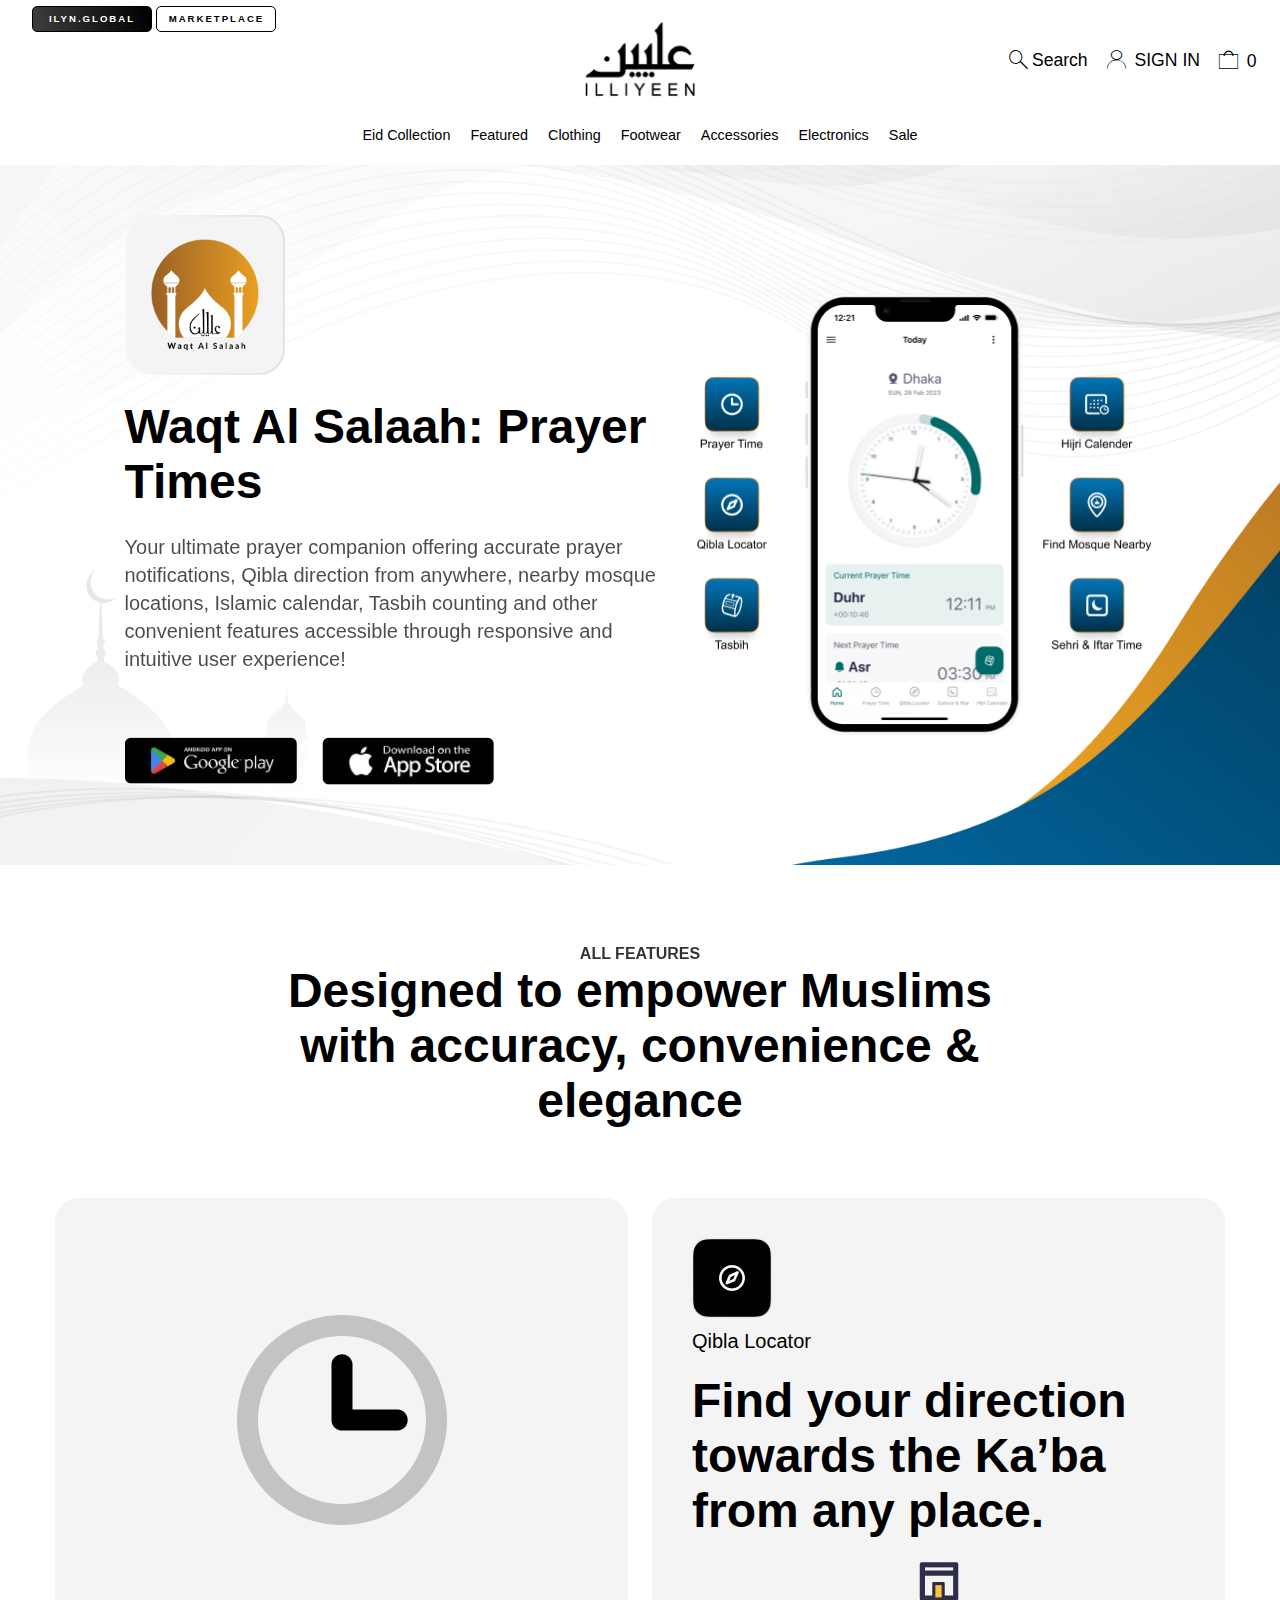
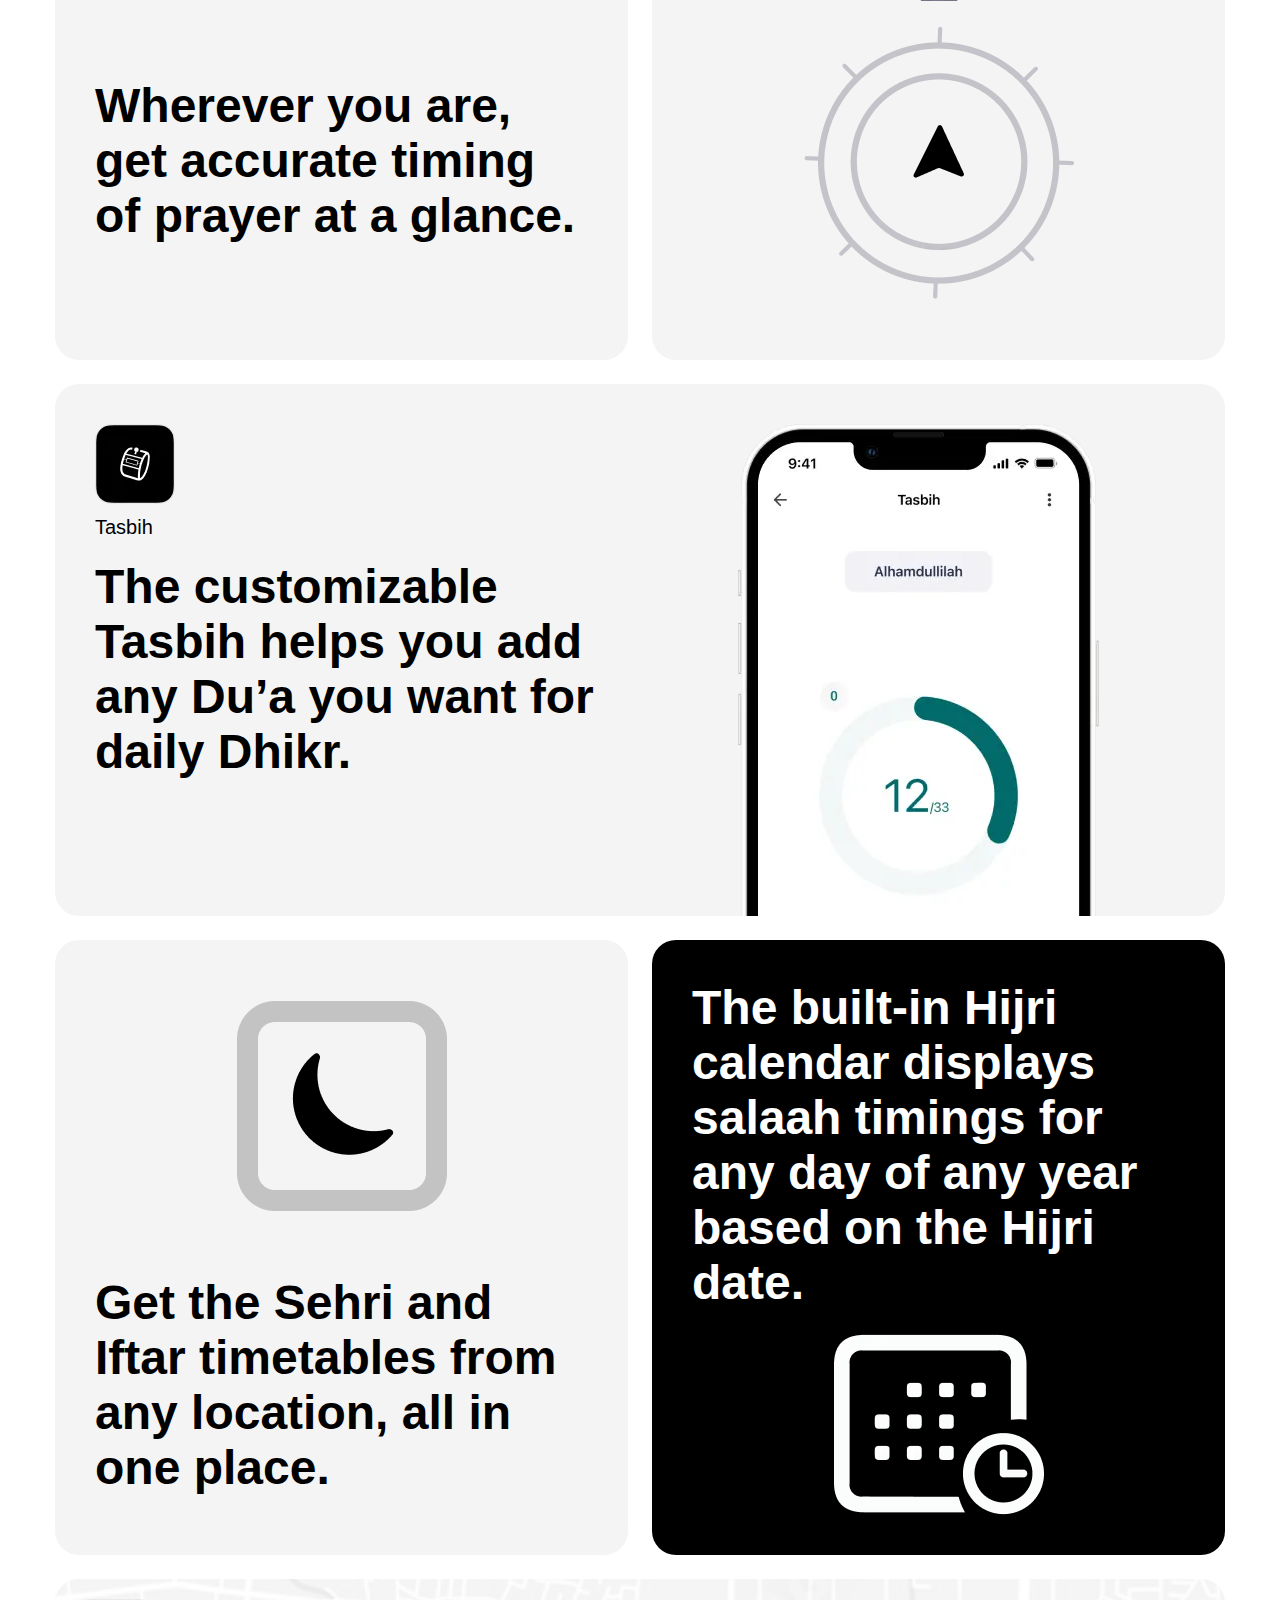
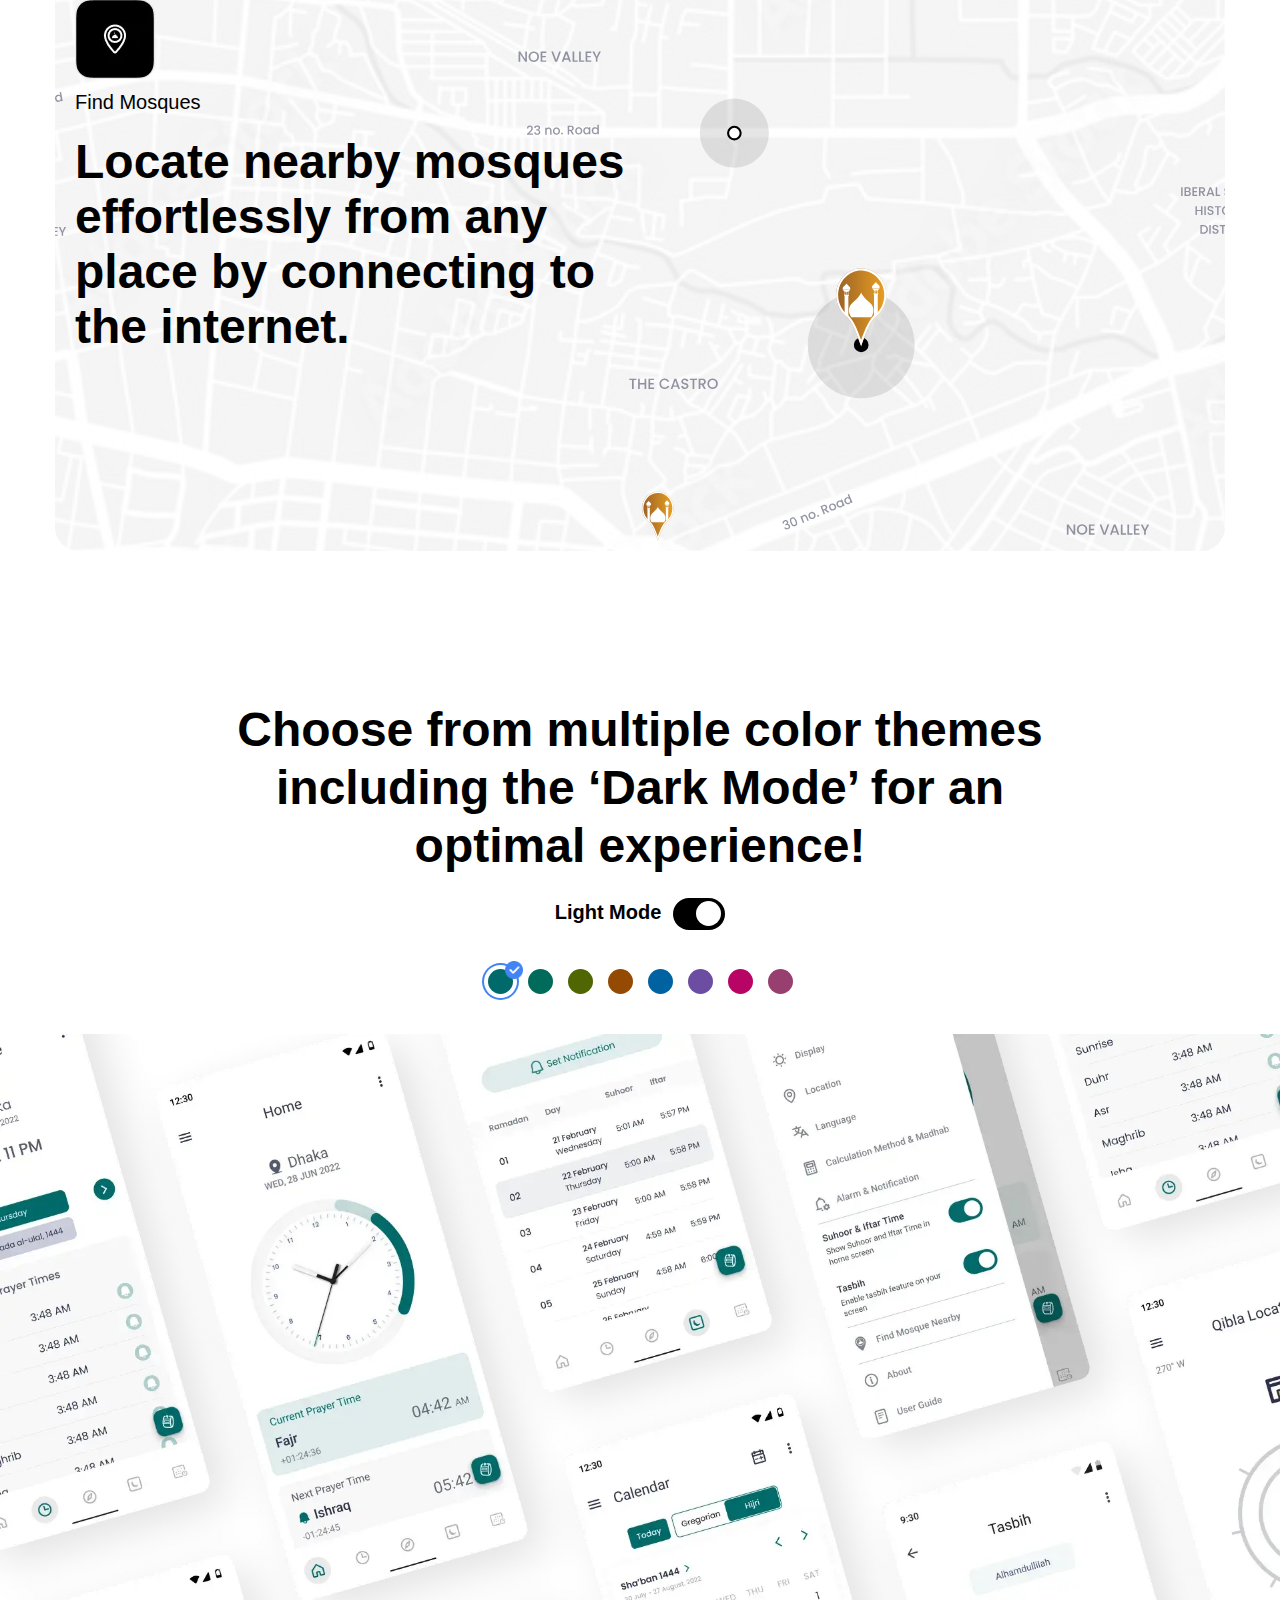
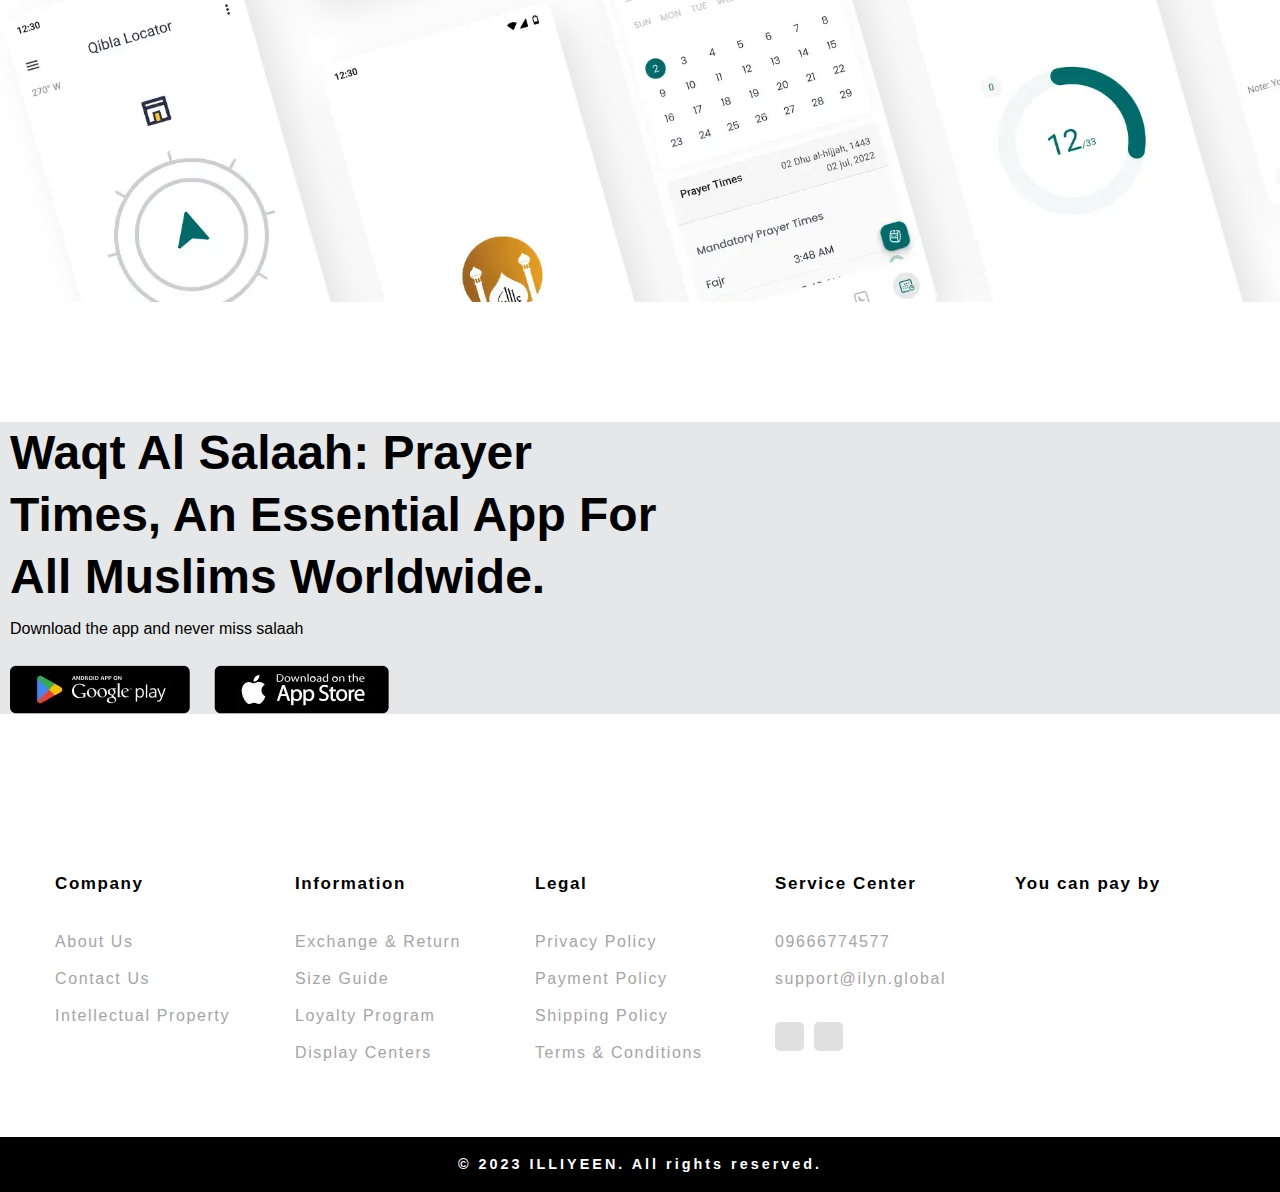
==== index.html @ 1ae60f1d "Image sized" ====
﻿<!DOCTYPE html>
<html class="no-js" lang="en" dir="ltr">
   <head>
      <meta charset="utf-8">
      <meta http-equiv="x-ua-compatible" content="ie=edge">
      <meta name="viewport" content="height=device-height, width=device-width, initial-scale=1.0, minimum-scale=1.0, maximum-scale=1.0">
      <meta name="theme-color" content="#ffffff">
      <!-- Meta Tags including title -->
      <title>Waqt Al Salaah | ILYN</title>
      <link type="image/x-icon" rel="shortcut icon" href="./assets/images/ILLIYEEN-Logo2.webp" loading="lazy">

      <!-- Global CSS-->
      <link rel="stylesheet" href="./assets/css/foundation.css" type="text/css">
      <link rel="stylesheet" href="./assets/css/app.css" type="text/css">
      <link rel="stylesheet" href="./assets/css/classic_fonts.css" type="text/css">
      <link rel="stylesheet" href="./assets/css/style.css" type="text/css">
      <link rel="stylesheet" href="./assets/css/waqs.css">
      <link rel="stylesheet" href="./assets/css/fontawesome.css" type="text/css">

   </head>
   <body class="">

      <div style="display:none;" class="loaing-thems-images">
         <img style="display:none;" class="loaded-image" src="./assets/img/thems/switch-1.webp" alt="theme-error">
         <img style="display:none;" class="loaded-image" src="./assets/img/thems/switch-2.webp" alt="theme-error">
         <img style="display:none;" class="loaded-image" src="./assets/img/thems/switch-3.webp" alt="theme-error">
         <img style="display:none;" class="loaded-image" src="./assets/img/thems/switch-4.webp" alt="theme-error">
         <img style="display:none;" class="loaded-image" src="./assets/img/thems/switch-5.webp" alt="theme-error">
         <img style="display:none;" class="loaded-image" src="./assets/img/thems/switch-6.webp" alt="theme-error">
         <img style="display:none;" class="loaded-image" src="./assets/img/thems/switch-7.webp" alt="theme-error">
         <img style="display:none;" class="loaded-image" src="./assets/img/thems/switch-8.webp" alt="theme-error">
         <img style="display:none;" class="loaded-image" src="./assets/img/thems/switch-9.webp" alt="theme-error">
         <img style="display:none;" class="loaded-image" src="./assets/img/thems/switch-10.webp" alt="theme-error">
         <img style="display:none;" class="loaded-image" src="./assets/img/thems/switch-11.webp" alt="theme-error">
         <img style="display:none;" class="loaded-image" src="./assets/img/thems/switch-12.webp" alt="theme-error">
         <img style="display:none;" class="loaded-image" src="./assets/img/thems/switch-13.webp" alt="theme-error">
         <img style="display:none;" class="loaded-image" src="./assets/img/thems/switch-14.webp" alt="theme-error">
         <img style="display:none;" class="loaded-image" src="./assets/img/thems/switch-15.webp" alt="theme-error">
         <img style="display:none;" class="loaded-image" src="./assets/img/thems/switch-16.webp" alt="theme-error">
      </div>
      <!-- Top Bar -->
      <div class="cover-element"></div>
      <!-- Top Bar Container -->
      <div class="top-bar-container">
         <div class="top_bar" aria-label="Shopping Bag" align="center">
            <button class="shopping_cart_btn" id="shopping_cart_btn" type="button" data-toggle="shopping-cart-menu">
            <i class="icon-shopping-bag"></i>
            <span>0</span>
            </button>
            <button class="user_menu_btn" aria-label="Sign In" type="button" data-toggle="user-menu">
            <i class="icon-user"></i><span>SIGN IN</span>
            </button>
            <button class="main_menu_btn" aria-label="Main Menu" type="button" data-toggle="main-menu">
            <i class="icon-menu-wide"></i><span>Menu</span>
            </button>
            <button class="search_menu_btn" aria-label="Search" type="button" data-toggle="search-menu">
            <i class="icon-search"></i><span>Search</span>
            </button>
            <button class="search-menu-btn-large" aria-label="Search" type="button" data-toggle="search-menu-large">
            <i class="icon-search"></i><span>Search</span>
            </button>

            <div class="switch-sites-ctn mx">
               <a class="switch-sites active" href="#">ILYN.GLOBAL</a>
               <a class="switch-sites" href="https://marketplace.global/">MARKETPLACE</a>
           </div>

            <a href="./index.htm">
            <img src="./assets/img/ILLIYEEN-Logo3.webp" alt="ILLIYEEN" class="logo_scroll" id="logo_scroll" loading="lazy">
            </a>
            <div class="logo_container" align="center">
               <a href="/index.html">
               <img src="./assets/img/ILLIYEEN-Logo.webp" alt="ILLIYEEN" id="logo" loading="lazy">
               </a>
            </div>
         </div>
         <!-- Top Bar Menu -->
         <div class="top-bar-menu">
            <ul class="menu align-center">
               <li>
                  <button data-class="eid-collection-435" class="parent-menu-button">Eid Collection</button>
               </li>
               <li>
                  <a href="featured-675.html">
                  <button>Featured</button>
                  </a>
               </li>
               <li>
                  <button data-class="clothing-84" class="parent-menu-button">Clothing</button>
               </li>
               <li>
                  <button data-class="footwear-112" class="parent-menu-button">Footwear</button>
               </li>
               <li>
                  <button data-class="accessories-75" class="parent-menu-button">Accessories</button>
               </li>
               <li>
                  <button data-class="electronics-646" class="parent-menu-button">Electronics</button>
               </li>
               <li>
                  <button data-class="sale-173" class="parent-menu-button">Sale</button>
               </li>
            </ul>
         </div>
         <div class="top-bar-sub-menu">
            <div class="grid-x grid-margin-x main-links parent-menu parent-menu-level-2 eid-collection-435">
               <div class="cell small-12 medium-2" align="center">
                  <a href="eid-collection-435.html">All Eid Collection</a>
               </div>
               <div class="cell small-12 medium-2" align="center">
                  <a href="panjabi-639.html">Panjabi</a>
               </div>
               <div class="cell small-12 medium-2" align="center">
                  <a href="thobe-640.html">Thobe</a>
               </div>
               <div class="cell small-12 medium-2" align="center">
                  <a href="footwear-645.html">Footwear</a>
               </div>
               <div class="cell small-12 medium-2" align="center">
                  <a href="waistcoats-638.html">Waistcoats</a>
               </div>
               <div class="cell small-12 medium-2" align="center">
                  <a href="trousers-and-chinos-663.html">Trousers and Chinos</a>
               </div>
               <div class="cell small-12 medium-2" align="center">
                  <a href="perfumes-664.html">Perfumes</a>
               </div>
            </div>
            <div class="grid-x main-links parent-menu parent-menu-level-3 clothing-84">
               <div class="cell small-12 medium-2" align="center">
                  <a href="thobe-104.html">
                     <h1>Thobe</h1>
                  </a>
                  <div class="section1">
                     <a href="thobe-premium-107.html">Premium</a>
                     <a href="thobe-platinum-144.html">Platinum</a>
                  </div>
               </div>
               <div class="cell small-12 medium-2" align="center">
                  <a href="kabli-88.html">
                     <h1>Kabli</h1>
                  </a>
                  <div class="section1">
                     <a href="kabli-platinum-89.html">Platinum</a>
                  </div>
               </div>
               <div class="cell small-12 medium-2" align="center">
                  <a href="panjabi-95.html">
                     <h1>Panjabi</h1>
                  </a>
                  <div class="section1">
                     <a href="panjabi-premium-97.html">Premium</a>
                     <a href="panjabi-luxury-142.html">Luxury</a>
                     <a href="panjabi-platinum-96.html">Platinum</a>
                     <a href="panjabi-sahara-98.html">Sahara</a>
                     <a href="panjabi-legends-634.html">Legends</a>
                  </div>
               </div>
               <div class="cell small-12 medium-2" align="center">
                  <a href="waistcoats-184.html">
                     <h1>Waistcoats</h1>
                  </a>
                  <div class="section1">
                     <a href="waistcoats-premium-209.html">Premium</a>
                     <a href="waistcoats-platinum-186.html">PLATINUM</a>
                     <a href="waistcoats-sahara-216.html">SAHARA</a>
                  </div>
               </div>
               <div class="cell small-12 medium-2" align="center">
                  <a href="shirts-99.html">
                     <h1>Shirts</h1>
                  </a>
                  <div class="section1">
                     <a href="shirts-premium-102.html">Premium</a>
                     <a href="shirts-luxury-218.html">Luxury</a>
                     <a href="shirts-platinum-226.html">Platinum</a>
                     <a href="shirts-holiday-island-485.html">Holiday Island</a>
                  </div>
               </div>
               <div class="cell small-12 medium-2" align="center">
                  <a href="tshirts-and-polos-182.html">
                     <h1>T-Shirts And Polos</h1>
                  </a>
                  <div class="section1">
                     <a href="tshirts-and-polos-luxury-183.html">Luxury</a>
                     <a href="tshirts-and-polos-platinum-208.html">Platinum</a>
                  </div>
               </div>
               <div class="cell small-12 medium-2" align="center">
                  <a href="jeans-210.html">
                     <h1>Jeans</h1>
                  </a>
                  <div class="section1">
                     <a href="jeans-premium-211.html">Premium</a>
                     <a href="jeans-platinum-228.html">PLATINUM</a>
                     <a href="jeans-max-678.html">MAX</a>
                  </div>
               </div>
               <div class="cell small-12 medium-2" align="center">
                  <a href="joggers-and-lchino-91.html">
                     <h1>Joggers And L-Chino</h1>
                  </a>
                  <div class="section1">
                     <a href="joggers-and-lchino-premium-92.html">Premium</a>
                  </div>
               </div>
               <div class="cell small-12 medium-2" align="center">
                  <a href="jackets-and-outerwear-187.html">
                     <h1>Jackets And Outerwear</h1>
                  </a>
                  <div class="section1">
                     <a href="jackets-and-outerwear-platinum-188.html">PLATINUM</a>
                     <a href="jackets-and-outerwear-premium-190.html">Premium</a>
                  </div>
               </div>
               <div class="cell small-12 medium-2" align="center">
                  <a href="trousers-and-chinos-108.html">
                     <h1>Trousers And Chinos</h1>
                  </a>
                  <div class="section1">
                     <a href="trousers-and-chinos-premium-153.html">Premium</a>
                     <a href="trousers-and-chinos-luxury-486.html">Luxury</a>
                     <a href="trousers-and-chinos-platinum-110.html">Platinum</a>
                  </div>
               </div>
               <div class="cell small-12 medium-2" align="center">
                  <a href="essentials-193.html">
                     <h1>Essentials</h1>
                  </a>
                  <div class="section1">
                     <a href="essentials-innerwear-194.html">Innerwear</a>
                  </div>
               </div>
               <div class="cell small-12 medium-2" align="center">
                  <a href="kids-222.html">
                     <h1>Kids</h1>
                  </a>
                  <div class="section1">
                     <a href="kids-panjabi-225.html">Panjabi</a>
                  </div>
               </div>
            </div>
            <div class="grid-x grid-margin-x main-links parent-menu parent-menu-level-2 footwear-112">
               <div class="cell small-12 medium-3" align="center">
                  <a href="footwear-112.html">All Footwear</a>
               </div>
               <div class="cell small-12 medium-3" align="center">
                  <a href="shoes-152.html">Shoes</a>
               </div>
               <div class="cell small-12 medium-3" align="center">
                  <a href="sneakers-206.html">Sneakers</a>
               </div>
               <div class="cell small-12 medium-3" align="center">
                  <a href="sandals-113.html">Sandals</a>
               </div>
            </div>
            <div class="grid-x grid-margin-x main-links parent-menu parent-menu-level-2 accessories-75">
               <div class="cell small-12 medium-2" align="center">
                  <a href="accessories-75.html">All Accessories</a>
               </div>
               <div class="cell small-12 medium-2" align="center">
                  <a href="perfumes-233.html">Perfumes</a>
               </div>
               <div class="cell small-12 medium-2" align="center">
                  <a href="bags-80.html">Bags</a>
               </div>
               <div class="cell small-12 medium-2" align="center">
                  <a href="home-decor-232.html">Home Decor</a>
               </div>
               <div class="cell small-12 medium-2" align="center">
                  <a href="watches-227.html">Watches</a>
               </div>
               <div class="cell small-12 medium-2" align="center">
                  <a href="wallets-612.html">Wallets</a>
               </div>
            </div>
            <div class="grid-x main-links parent-menu parent-menu-level-3 electronics-646">
               <div class="cell small-12 medium-4" align="center">
                  <a href="smartphone-647.html">
                     <h1>Smartphone</h1>
                  </a>
                  <div class="section1">
                     <a href="smartphone-iphone-650.html">iPhone</a>
                     <a href="smartphone-samsung-679.html">Samsung</a>
                  </div>
               </div>
               <div class="cell small-12 medium-4" align="center">
                  <a href="accessories-649.html">
                     <h1>Accessories</h1>
                  </a>
                  <div class="section1">
                     <a href="accessories-smartwatches-655.html">Smartwatches</a>
                  </div>
               </div>
               <div class="cell small-12 medium-4" align="center">
                  <a href="computers-and-tablets-648.html">
                     <h1>Computers And Tablets</h1>
                  </a>
                  <div class="section1">
                     <a href="computers-and-tablets-laptop-651.html">Laptop</a>
                     <a href="computers-and-tablets-desktop-652.html">Desktop</a>
                     <a href="computers-and-tablets-tablets-653.html">Tablets</a>
                  </div>
               </div>
            </div>
            <div class="grid-x grid-margin-x main-links parent-menu parent-menu-level-2 sale-173">
               <div class="cell small-12 medium-2" align="center">
                  <a href="sale-173.html">All Sale</a>
               </div>
               <div class="cell small-12 medium-2" align="center">
                  <a href="waistcoats-203.html">Waistcoats</a>
               </div>
               <div class="cell small-12 medium-2" align="center">
                  <a href="panjabi-176.html">Panjabi</a>
               </div>
               <div class="cell small-12 medium-2" align="center">
                  <a href="trousers-and-chinos-192.html">Trousers And Chinos</a>
               </div>
               <div class="cell small-12 medium-2" align="center">
                  <a href="tshirts-and-polos-212.html">T-Shirts And Polos</a>
               </div>
               <div class="cell small-12 medium-2" align="center">
                  <a href="jeans-229.html">Jeans</a>
               </div>
               <div class="cell small-12 medium-2" align="center">
                  <a href="footwear-204.html">Footwear</a>
               </div>
               <div class="cell small-12 medium-2" align="center">
                  <a href="shirts-179.html">Shirts</a>
               </div>
               <div class="cell small-12 medium-2" align="center">
                  <a href="jackets-and-outerwear-220.html">Jackets And Outerwear</a>
               </div>
               <div class="cell small-12 medium-2" align="center">
                  <a href="joggers-and-lchino-191.html">Joggers And L-Chino</a>
               </div>
            </div>
         </div>
      </div>
      <!-- Search Menu for small screen -->
      <div id="search-menu" class="offcanvas-full-screen" data-off-canvas="" data-transition="overlap" data-content-scroll="true">
         <div class="offcanvas-full-screen-inner">
            <button class="offcanvas-full-screen-close" aria-label="Close menu" type="button" data-close="">
            <i class="icon-close"></i>
            </button>
            <form action="/search" method="get">
               <input type="search" name="q" placeholder="Search.." class="search-form" required="">
               <button class="btn-custom-fill btn-search">
                  <span>
                     Search 
                     <svg version="1.1" id="Layer_1" xmlns="http://www.w3.org/2000/svg" x="0px" y="0px" viewbox="0 0 36.1 25.8" enable-background="new 0 0 36.1 25.8" xml:space="preserve">
                        <g>
                           <line fill="none" stroke="#FFFFFF" stroke-width="3" stroke-miterlimit="10" x1="0" y1="12.9" x2="34" y2="12.9"></line>
                           <polyline fill="none" stroke="#FFFFFF" stroke-width="3" stroke-miterlimit="10" points="22.2,1.1 34,12.9 22.2,24.7"></polyline>
                        </g>
                     </svg>
                  </span>
               </button>
            </form>
            <div class="suggested-searches">
               <h1>Suggested Searches:<br></h1>
               <p>You can search for product codes -
                  <br>222514 or 225124
                  <br>
               </p>
               <p>You can search for product collections -
                  <br>Premium or Platinum
                  <br>
               </p>
               <p>You can search for product categories -
                  <br>Panjabi or Trouser
               </p>
            </div>
         </div>
      </div>
      <!-- Search Menu for large screen -->
      <div id="search-menu-large" class="offcanvas-full-screen" data-off-canvas="" data-transition="overlap" data-content-scroll="true">
         <div class="offcanvas-full-screen-inner">
            <button class="offcanvas-full-screen-close" aria-label="Close menu" type="button" data-close="">
            <i class="icon-close"></i>
            </button>
            <form action="/search" method="get">
               <input type="search" name="q" placeholder="Search.." class="search-form" required="">
               <button class="btn-custom-fill btn-search">
                  <span>
                     Search 
                     <svg version="1.1" id="Layer_1" xmlns="http://www.w3.org/2000/svg" x="0px" y="0px" viewbox="0 0 36.1 25.8" enable-background="new 0 0 36.1 25.8" xml:space="preserve">
                        <g>
                           <line fill="none" stroke="#FFFFFF" stroke-width="3" stroke-miterlimit="10" x1="0" y1="12.9" x2="34" y2="12.9"></line>
                           <polyline fill="none" stroke="#FFFFFF" stroke-width="3" stroke-miterlimit="10" points="22.2,1.1 34,12.9 22.2,24.7"></polyline>
                        </g>
                     </svg>
                  </span>
               </button>
            </form>
            <div class="suggested-searches">
               <h1>Suggested Searches:<br></h1>
               <p>You can search for product codes -
                  <br>222514 or 225124
                  <br>
               </p>
               <p>You can search for product collections -
                  <br>Premium or Platinum
                  <br>
               </p>
               <p>You can search for product categories -
                  <br>Panjabi or Trouser
               </p>
            </div>
         </div>
      </div>
      <!-- User login or sign up section -->
      <div id="user-menu" class="offcanvas-full-screen" data-off-canvas="" data-transition="overlap" data-content-scroll="true">
         <div class="offcanvas-full-screen-inner">
            <button class="offcanvas-full-screen-close sign-in-section" aria-label="Close menu" type="button" data-close="">
            <i class="icon-close"></i>
            </button>
            <div class="grid-x" id="user-menu-so">
               <div class="cell small-12 medium-7 login-separator">
                  <form action="" id="login-form" method="post" data-login-url="/do-sign-in" data-forgot-url="/forgot-password" data-profile-url="/profile" data-sign-up-url="/sign-up">
                     <div class="sign-in-form" style="text-align: center;">
                        <h4 class="text-center">Sign In</h4>
                        <label for="login">Phone Number</label>
                        <!--  maxlength="16" -->
                        <input id="login" type="tel" class="country-code-login" name="login" required/="">
                        <div style="height: 7px;">&nbsp;</div>
                        <label id="login-error" class="error" for="login"></label>
                        <span id="valid-msg" class="hide">✓ Valid Number</span>
                        <span id="error-msg" class="hide"></span>
                        <div style="height: 15px;">&nbsp;</div>
                        <label for="passkey">Password</label>
                        <input name="passkey" type="password" class="sign-in-form-password country-code-login" minlength="8" id="passkey" required/="">
                        <label id="passkey-error" class="error" for="passkey"></label>
                        <br>
                        <div class="cell small-12 country-code-login" style="display: none;" id="response-text-wrp">
                           <h6 style="text-align: center"></h6>
                        </div>
                        <div style="display: none;"></div>
                        <button type="submit" class="outline-form-button-small" id="login-submit">Sign In</button>
                     </div>
                  </form>
               </div>
               <div class="cell small-12 medium-5">
                  <div class="sign-up">
                     <p>Don't have an account? To join us</p>
                     <a class="button uppercase sign" href="/sign-up.html">Sign Up</a>
                     <p class="forget-section">Forgot your password?</p>
                     <p class="forget-password"><a href="/forgot-password.html">Recover Password</a></p>
                  </div>
               </div>
            </div>
         </div>
      </div>
      <!-- main Menu -->
      <!-- Shopping Cart Menu -->
      <!-- Shopping Cart Menu -->
      <div id="shopping-cart-menu" class="offcanvas-full-screen sh-drawer" data-off-canvas="" data-transition="overlap" data-content-scroll="true">
         <div class="offcanvas-full-screen-inner">
            <div class="shopping-bag-title-container">
               <button class="offcanvas-full-screen-close" aria-label="Close menu" type="button" data-close="">
               <i class="icon-close"></i>
               </button>
               <h3 id="shopping-bag-title">
                  Shopping Bag (0)
               </h3>
            </div>
            <div class="bag-items bag-drawer" id="shopping-cart-items">
               <div class="cart-details" id="menu_cart_details_no_product_msg" style="display:block;">
                  <p style="margin-top: 1.5rem;">Your Shopping Bag Is Empty</p>
               </div>
            </div>
            <div class="cart-total" id="menu_cart_total_price">
               <p>Subtotal: BDT  0</p>
            </div>
            <div class="cart-btns">
               <div class="grid-x">
                  <div class="cell small-6" align="center" id="view-bag-btn-cell">
                     <a href="/shopping-cart.html"><button class="view-cart-btn uppercase">View Bag</button></a>
                  </div>
                  <div class="cell small-6" align="center">
                     <a href="/checkout.html"><button class="checkout-btn uppercase">Checkout</button></a>
                  </div>
               </div>
            </div>
         </div>
      </div>
      <!-- Main Menu For Mobile -->
      <div id="main-menu" class="offcanvas-full-screen" data-off-canvas="" data-transition="overlap" data-content-scroll="true">
         <div class="offcanvas-full-screen-inner">
            <button class="offcanvas-full-screen-close" aria-label="Close menu" type="button" data-close="">
            <i class="icon-close"></i>
            </button>
            <div class="menu-logo-container">
               <img src="./assets/img/ILLIYEEN-Logo3.webp" alt="ILLIYEEN" id="white-logo" loading="lazy">
            </div>
            <ul class="offcanvas-full-screen-menu">
               <li>
                  <button data-toggle="eid-collection-435" data-close="">Eid Collection</button>
               </li>
               <li>
                  <a href="featured-675.html">
                  Featured
                  </a>
               </li>
               <li>
                  <button data-toggle="clothing-84" data-close="">Clothing</button>
               </li>
               <li>
                  <button data-toggle="footwear-112" data-close="">Footwear</button>
               </li>
               <li>
                  <button data-toggle="accessories-75" data-close="">Accessories</button>
               </li>
               <li>
                  <button data-toggle="electronics-646" data-close="">Electronics</button>
               </li>
               <li>
                  <button data-toggle="sale-173" data-close="">Sale</button>
               </li>
            </ul>
            <div class="switch-sites-ctn mn">
               <a class="switch-sites active" href="#">ILYN.GLOBAL</a>
               <a class="switch-sites" href="https://marketplace.global/">MARKETPLACE</a>
            </div>
         </div>
      </div>
      <div class="offcanvas-full-screen parent-menu-mobile parent-menu-mobile-lvl-2" data-off-canvas="" data-transition="overlap" id="eid-collection-435" data-content-scroll="true">
         <div class="offcanvas-full-screen-inner">
            <button class="offcanvas-full-screen-close" aria-label="Close menu" type="button" data-close="">
            <i class="icon-close"></i>
            </button>
            <button class="offcanvas-full-screen-back" aria-label="previous menu" type="button" data-toggle="main-menu" data-close="">
            <i class="icon-back"></i>
            </button>
            <div class="grid-x main-links no-child">
               <div class="cell small-12 medium-6" align="center">
                  <a href="eid-collection-435.html"><b>All Eid Collection</b></a>
               </div>
               <div class="cell small-12 medium-6" align="center">
                  <a href="panjabi-639.html"><b>Panjabi</b></a>
               </div>
               <div class="cell small-12 medium-6" align="center">
                  <a href="thobe-640.html"><b>Thobe</b></a>
               </div>
               <div class="cell small-12 medium-6" align="center">
                  <a href="footwear-645.html"><b>Footwear</b></a>
               </div>
               <div class="cell small-12 medium-6" align="center">
                  <a href="waistcoats-638.html"><b>Waistcoats</b></a>
               </div>
               <div class="cell small-12 medium-6" align="center">
                  <a href="trousers-and-chinos-663.html"><b>Trousers and Chinos</b></a>
               </div>
               <div class="cell small-12 medium-6" align="center">
                  <a href="perfumes-664.html"><b>Perfumes</b></a>
               </div>
            </div>
         </div>
      </div>
      <div class="offcanvas-full-screen parent-menu-mobile parent-menu-mobile-lvl-3" data-off-canvas="" data-transition="overlap" id="clothing-84" data-content-scroll="true">
         <div class="offcanvas-full-screen-inner">
            <button class="offcanvas-full-screen-close" aria-label="Close menu" type="button" data-close="">
            <i class="icon-close"></i>
            </button>
            <button class="offcanvas-full-screen-back" aria-label="previous menu" type="button" data-toggle="main-menu" data-close="">
            <i class="icon-back"></i>
            </button>
            <div class="grid-x main-links">
               <div class="cell small-12 medium-6" align="center">
                  <a href="thobe-104.html">
                     <h1>Thobe</h1>
                  </a>
                  <div class="section1">
                     <!--<a href="/category/premium-107">Premium</a>-->
                     <a href="thobe-premium-107.html">Premium</a>
                     <!--<a href="/category/platinum-144">Platinum</a>-->
                     <a href="thobe-platinum-144.html">Platinum</a>
                  </div>
               </div>
               <div class="cell small-12 medium-6" align="center">
                  <a href="kabli-88.html">
                     <h1>Kabli</h1>
                  </a>
                  <div class="section1">
                     <!--<a href="/category/platinum-89">Platinum</a>-->
                     <a href="kabli-platinum-89.html">Platinum</a>
                  </div>
               </div>
               <div class="cell small-12 medium-6" align="center">
                  <a href="panjabi-95.html">
                     <h1>Panjabi</h1>
                  </a>
                  <div class="section1">
                     <!--<a href="/category/premium-97">Premium</a>-->
                     <a href="panjabi-premium-97.html">Premium</a>
                     <!--<a href="/category/luxury-142">Luxury</a>-->
                     <a href="panjabi-luxury-142.html">Luxury</a>
                     <!--<a href="/category/platinum-96">Platinum</a>-->
                     <a href="panjabi-platinum-96.html">Platinum</a>
                     <!--<a href="/category/sahara-98">Sahara</a>-->
                     <a href="panjabi-sahara-98.html">Sahara</a>
                     <!--<a href="/category/legends-634">Legends</a>-->
                     <a href="panjabi-legends-634.html">Legends</a>
                  </div>
               </div>
               <div class="cell small-12 medium-6" align="center">
                  <a href="waistcoats-184.html">
                     <h1>Waistcoats</h1>
                  </a>
                  <div class="section1">
                     <!--<a href="/category/premium-209">Premium</a>-->
                     <a href="waistcoats-premium-209.html">Premium</a>
                     <!--<a href="/category/platinum-186">PLATINUM</a>-->
                     <a href="waistcoats-platinum-186.html">PLATINUM</a>
                     <!--<a href="/category/sahara-216">SAHARA</a>-->
                     <a href="waistcoats-sahara-216.html">SAHARA</a>
                  </div>
               </div>
               <div class="cell small-12 medium-6" align="center">
                  <a href="shirts-99.html">
                     <h1>Shirts</h1>
                  </a>
                  <div class="section1">
                     <!--<a href="/category/premium-102">Premium</a>-->
                     <a href="shirts-premium-102.html">Premium</a>
                     <!--<a href="/category/luxury-218">Luxury</a>-->
                     <a href="shirts-luxury-218.html">Luxury</a>
                     <!--<a href="/category/platinum-226">Platinum</a>-->
                     <a href="shirts-platinum-226.html">Platinum</a>
                     <!--<a href="/category/holiday-island-485">Holiday Island</a>-->
                     <a href="shirts-holiday-island-485.html">Holiday Island</a>
                  </div>
               </div>
               <div class="cell small-12 medium-6" align="center">
                  <a href="tshirts-and-polos-182.html">
                     <h1>T-Shirts And Polos</h1>
                  </a>
                  <div class="section1">
                     <!--<a href="/category/luxury-183">Luxury</a>-->
                     <a href="tshirts-and-polos-luxury-183.html">Luxury</a>
                     <!--<a href="/category/platinum-208">Platinum</a>-->
                     <a href="tshirts-and-polos-platinum-208.html">Platinum</a>
                  </div>
               </div>
               <div class="cell small-12 medium-6" align="center">
                  <a href="jeans-210.html">
                     <h1>Jeans</h1>
                  </a>
                  <div class="section1">
                     <!--<a href="/category/premium-211">Premium</a>-->
                     <a href="jeans-premium-211.html">Premium</a>
                     <!--<a href="/category/platinum-228">PLATINUM</a>-->
                     <a href="jeans-platinum-228.html">PLATINUM</a>
                     <!--<a href="/category/max-678">MAX</a>-->
                     <a href="jeans-max-678.html">MAX</a>
                  </div>
               </div>
               <div class="cell small-12 medium-6" align="center">
                  <a href="joggers-and-lchino-91.html">
                     <h1>Joggers And L-Chino</h1>
                  </a>
                  <div class="section1">
                     <!--<a href="/category/premium-92">Premium</a>-->
                     <a href="joggers-and-lchino-premium-92.html">Premium</a>
                  </div>
               </div>
               <div class="cell small-12 medium-6" align="center">
                  <a href="jackets-and-outerwear-187.html">
                     <h1>Jackets And Outerwear</h1>
                  </a>
                  <div class="section1">
                     <!--<a href="/category/platinum-188">PLATINUM</a>-->
                     <a href="jackets-and-outerwear-platinum-188.html">PLATINUM</a>
                     <!--<a href="/category/premium-190">Premium</a>-->
                     <a href="jackets-and-outerwear-premium-190.html">Premium</a>
                  </div>
               </div>
               <div class="cell small-12 medium-6" align="center">
                  <a href="trousers-and-chinos-108.html">
                     <h1>Trousers And Chinos</h1>
                  </a>
                  <div class="section1">
                     <!--<a href="/category/premium-153">Premium</a>-->
                     <a href="trousers-and-chinos-premium-153.html">Premium</a>
                     <!--<a href="/category/luxury-486">Luxury</a>-->
                     <a href="trousers-and-chinos-luxury-486.html">Luxury</a>
                     <!--<a href="/category/platinum-110">Platinum</a>-->
                     <a href="trousers-and-chinos-platinum-110.html">Platinum</a>
                  </div>
               </div>
               <div class="cell small-12 medium-6" align="center">
                  <a href="essentials-193.html">
                     <h1>Essentials</h1>
                  </a>
                  <div class="section1">
                     <!--<a href="/category/innerwear-194">Innerwear</a>-->
                     <a href="essentials-innerwear-194.html">Innerwear</a>
                  </div>
               </div>
               <div class="cell small-12 medium-6" align="center">
                  <a href="kids-222.html">
                     <h1>Kids</h1>
                  </a>
                  <div class="section1">
                     <!--<a href="/category/panjabi-225">Panjabi</a>-->
                     <a href="kids-panjabi-225.html">Panjabi</a>
                  </div>
               </div>
            </div>
         </div>
      </div>
      <div class="offcanvas-full-screen parent-menu-mobile parent-menu-mobile-lvl-2" data-off-canvas="" data-transition="overlap" id="footwear-112" data-content-scroll="true">
         <div class="offcanvas-full-screen-inner">
            <button class="offcanvas-full-screen-close" aria-label="Close menu" type="button" data-close="">
            <i class="icon-close"></i>
            </button>
            <button class="offcanvas-full-screen-back" aria-label="previous menu" type="button" data-toggle="main-menu" data-close="">
            <i class="icon-back"></i>
            </button>
            <div class="grid-x main-links no-child">
               <div class="cell small-12 medium-6" align="center">
                  <a href="footwear-112.html"><b>All Footwear</b></a>
               </div>
               <div class="cell small-12 medium-6" align="center">
                  <a href="shoes-152.html"><b>Shoes</b></a>
               </div>
               <div class="cell small-12 medium-6" align="center">
                  <a href="sneakers-206.html"><b>Sneakers</b></a>
               </div>
               <div class="cell small-12 medium-6" align="center">
                  <a href="sandals-113.html"><b>Sandals</b></a>
               </div>
            </div>
         </div>
      </div>
      <div class="offcanvas-full-screen parent-menu-mobile parent-menu-mobile-lvl-2" data-off-canvas="" data-transition="overlap" id="accessories-75" data-content-scroll="true">
         <div class="offcanvas-full-screen-inner">
            <button class="offcanvas-full-screen-close" aria-label="Close menu" type="button" data-close="">
            <i class="icon-close"></i>
            </button>
            <button class="offcanvas-full-screen-back" aria-label="previous menu" type="button" data-toggle="main-menu" data-close="">
            <i class="icon-back"></i>
            </button>
            <div class="grid-x main-links no-child">
               <div class="cell small-12 medium-6" align="center">
                  <a href="accessories-75.html"><b>All Accessories</b></a>
               </div>
               <div class="cell small-12 medium-6" align="center">
                  <a href="perfumes-233.html"><b>Perfumes</b></a>
               </div>
               <div class="cell small-12 medium-6" align="center">
                  <a href="bags-80.html"><b>Bags</b></a>
               </div>
               <div class="cell small-12 medium-6" align="center">
                  <a href="home-decor-232.html"><b>Home Decor</b></a>
               </div>
               <div class="cell small-12 medium-6" align="center">
                  <a href="watches-227.html"><b>Watches</b></a>
               </div>
               <div class="cell small-12 medium-6" align="center">
                  <a href="wallets-612.html"><b>Wallets</b></a>
               </div>
            </div>
         </div>
      </div>
      <div class="offcanvas-full-screen parent-menu-mobile parent-menu-mobile-lvl-3" data-off-canvas="" data-transition="overlap" id="electronics-646" data-content-scroll="true">
         <div class="offcanvas-full-screen-inner">
            <button class="offcanvas-full-screen-close" aria-label="Close menu" type="button" data-close="">
            <i class="icon-close"></i>
            </button>
            <button class="offcanvas-full-screen-back" aria-label="previous menu" type="button" data-toggle="main-menu" data-close="">
            <i class="icon-back"></i>
            </button>
            <div class="grid-x main-links">
               <div class="cell small-12 medium-6" align="center">
                  <a href="smartphone-647.html">
                     <h1>Smartphone</h1>
                  </a>
                  <div class="section1">
                     <!--<a href="/category/iphone-650">iPhone</a>-->
                     <a href="smartphone-iphone-650.html">iPhone</a>
                     <!--<a href="/category/samsung-679">Samsung</a>-->
                     <a href="smartphone-samsung-679.html">Samsung</a>
                  </div>
               </div>
               <div class="cell small-12 medium-6" align="center">
                  <a href="accessories-649.html">
                     <h1>Accessories</h1>
                  </a>
                  <div class="section1">
                     <!--<a href="/category/smartwatches-655">Smartwatches</a>-->
                     <a href="accessories-smartwatches-655.html">Smartwatches</a>
                  </div>
               </div>
               <div class="cell small-12 medium-6" align="center">
                  <a href="computers-and-tablets-648.html">
                     <h1>Computers And Tablets</h1>
                  </a>
                  <div class="section1">
                     <!--<a href="/category/laptop-651">Laptop</a>-->
                     <a href="computers-and-tablets-laptop-651.html">Laptop</a>
                     <!--<a href="/category/desktop-652">Desktop</a>-->
                     <a href="computers-and-tablets-desktop-652.html">Desktop</a>
                     <!--<a href="/category/tablets-653">Tablets</a>-->
                     <a href="computers-and-tablets-tablets-653.html">Tablets</a>
                  </div>
               </div>
            </div>
         </div>
      </div>
      <div class="offcanvas-full-screen parent-menu-mobile parent-menu-mobile-lvl-2" data-off-canvas="" data-transition="overlap" id="sale-173" data-content-scroll="true">
         <div class="offcanvas-full-screen-inner">
            <button class="offcanvas-full-screen-close" aria-label="Close menu" type="button" data-close="">
            <i class="icon-close"></i>
            </button>
            <button class="offcanvas-full-screen-back" aria-label="previous menu" type="button" data-toggle="main-menu" data-close="">
            <i class="icon-back"></i>
            </button>
            <div class="grid-x main-links no-child">
               <div class="cell small-12 medium-6" align="center">
                  <a href="sale-173.html"><b>All Sale</b></a>
               </div>
               <div class="cell small-12 medium-6" align="center">
                  <a href="waistcoats-203.html"><b>Waistcoats</b></a>
               </div>
               <div class="cell small-12 medium-6" align="center">
                  <a href="panjabi-176.html"><b>Panjabi</b></a>
               </div>
               <div class="cell small-12 medium-6" align="center">
                  <a href="trousers-and-chinos-192.html"><b>Trousers And Chinos</b></a>
               </div>
               <div class="cell small-12 medium-6" align="center">
                  <a href="tshirts-and-polos-212.html"><b>T-Shirts And Polos</b></a>
               </div>
               <div class="cell small-12 medium-6" align="center">
                  <a href="jeans-229.html"><b>Jeans</b></a>
               </div>
               <div class="cell small-12 medium-6" align="center">
                  <a href="footwear-204.html"><b>Footwear</b></a>
               </div>
               <div class="cell small-12 medium-6" align="center">
                  <a href="shirts-179.html"><b>Shirts</b></a>
               </div>
               <div class="cell small-12 medium-6" align="center">
                  <a href="jackets-and-outerwear-220.html"><b>Jackets And Outerwear</b></a>
               </div>
               <div class="cell small-12 medium-6" align="center">
                  <a href="joggers-and-lchino-191.html"><b>Joggers And L-Chino</b></a>
               </div>
            </div>
         </div>
      </div>
      <!-- Breadcrumb -->
      <!-- Filters Bar, Breadcrumb and Total items -->
      <div class="show-for-small-only responsive-maintain"></div>
      <nav class="second-nav hide-for-small-only"></nav>


      <!-- Content Section -->
      <img id="white-logo" src="./assets/images/logos/ILLIYEEN-Logo3.webp" alt="ILLIYEEN" loading="lazy">

      <section class="waqs-section">
          <div class="waqs-hero ">
              <div class="grid-container">
                  <div class="waqs-hero-content">
                      <div class="waqs-hero-content-left">
                          <img class="wqs-logo" src="./assets/img/was_logo.webp" alt="was-logo" loading="lazy"/>
                          
                          <h1>Waqt Al Salaah: Prayer Times</h1>
                          <p>
                           Your ultimate prayer companion offering accurate prayer notifications,
                           Qibla direction from anywhere, nearby mosque locations, Islamic calendar,
                           Tasbih counting and other convenient features accessible through 
                           responsive and intuitive user experience!
                          </p>
                          <div class="desktop_marketplace  marketplace_image d-flex gap-24">
                              <div>
                                 <a target="_blank" href="https://play.google.com/store/apps/details?id=com.bysl.waqt_al_salaah"><img src="./assets/img/google_play store.webp" alt="error"/></a>
                              </div>
                              <div>
                                 <a target="_blank" href="https://apps.apple.com/us/app/waqt-al-salaah/id6443634455"><img src="./assets/img/apple_store.webp" alt="error"/></a>
                              </div>
                          </div>
                      </div>
                      <div class="hero_image">
                          <img src="./assets/img/hero_mobile_sm.webp" srcset="./assets/img/hero_mobile.webp desktop" alt="error_image" loading="lazy" style="aspect-ratio: 312 / 287;" />
                      </div>
  
                      <div class="mobile_marketplace  marketplace_image d-flex flex-column gap-24">
                          <div>
                              <a target="_blank" href="https://play.google.com/store/apps/details?id=com.bysl.waqt_al_salaah"  ><img src="./assets/img/google_play store.webp" alt="error"  loading="lazy"/></a>
                          </div>
                          <div >
                              <a target="_blank" href="https://apps.apple.com/us/app/waqt-al-salaah/id6443634455" ><img src="./assets/img/apple_store.webp" alt="error" loading="lazy"/></a>
                          </div>
                      </div>
  
                  </div>
              </div>
          </div>
  
          <div class="waqs-feature">
              <div class="grid-container ">
                  <p class="text-center section-name">All Features</p>
                  <div class="waqs_heading text-center">
                      <h1>Designed to empower Muslims 
                        with accuracy, convenience & elegance
                        </h1>
                  </div>
  
  
                   <div class="card-group  d-flex  space-around gap-24">
                      <div class="feature-card half-card  feature-card-gray d-flex flex-column space-around ">
                          <div class="text-center">
                              <img class="mx-auto card_icon_image has-bottom-gap" src="./assets/img/clock.webp" alt="error_image" loading="lazy">
                          </div>
                          <div class="feature-card-content">
                              <p>
                                 Wherever you are, get accurate timing of prayer at a glance.
                              </p>
                          </div>
                      </div>
                      <div class="feature-card half-card  feature-card-gray ">
                          <div class="card-water-mark">
                              <img src="./assets/img/qibla_water_mark.webp" alt="error_image" loading="lazy">
                              <label for="">Qibla Locator</label>
                          </div>
                          <div class="feature-card-content">
                              <p>
                                 Find your direction towards the Ka’ba from any place.
                              </p>
                          </div>
      
                          <div class="text-center">
                              <img class="mx-auto card_icon_image mt-24" src="./assets/img/compus.webp" alt="error" loading="lazy">
                          </div>
                      </div>
                   </div>
  
                   <div class="card-group mt-24">
                      <div style="padding-bottom: 0px;" class="feature-card  feature-card-gray d-flex iphone-card">
                          
  
                          <div style="max-width:557px;width:100%" class="feature-card-content">
                              <div class="card-water-mark">
                                  <img src="./assets/img/tasbih_water_mark.webp" alt="error_image" loading="lazy">
                                  <label for="">Tasbih</label>
                              </div>
                              <p>
                                 The customizable Tasbih 
                                 helps you add any Du’a you want 
                                 for daily Dhikr.

                              </p>
                          </div>
                          <div class="text-center mx-auto">
                              <img class="mx-auto" src="./assets/img/iPhone.webp" alt="error_image" loading="lazy">
                          </div>
                      </div>
                   </div>
  
  
                   <div class="card-group  d-flex  space-around gap-24 mt-24 d-flex space-around ">
                      <div class="feature-card half-card  feature-card-gray d-flex flex-column space-around ">
                          <div class="text-center">
                              <img class="mx-auto mb-24 card_icon_image has-bottom-gap" src="./assets/img/moon.webp" alt="error_image" loading="lazy">
                          </div>
                          <div class="feature-card-content">
                              <p>
                                 Get the Sehri and Iftar timetables from any location, all in one place.
                                 </p>
                          </div>
                      </div>
                      <div class="feature-card half-card  feature-card-black d-flex flex-column space-around">
                          <div class="feature-card-content">
                              <p>
                                 The built-in Hijri calendar displays salaah timings for any day of any year based on the Hijri date.
                              </p>
                          </div>
      
                          <div class="text-center mt-24">
                              <img class="mx-auto card_icon_image" src="./assets/img/white_calendar.webp" alt="error_image" loading="lazy">
                          </div>
                      </div>
                   </div>

                   <div   class="card-group mt-24 map-desktop">
                     <div style="padding: 0px;" class="feature-card  feature-card-gray d-flex map-card">
                        <!-- Svg for desktop   -->
                        <svg  viewBox="0 0 1116 546" fill="none" xmlns="http://www.w3.org/2000/svg" xmlns:xlink="http://www.w3.org/1999/xlink">
                           <g clip-path="url(#clip0_1525_97675)">
                           <rect width="1116" height="546" rx="24" fill="#F5F4F4"></rect>
                           <rect x="-724" width="1920" height="637" fill="url(#pattern0)"></rect>
                           <mask id="mask0_1525_97675" style="mask-type:alpha" maskUnits="userSpaceOnUse" x="643" y="142" width="421" height="305">
                           <path class="animate" d="M646 147.5C745.74 148.016 804.268 148.088 909.398 144.556C918.879 144.238 927.333 150.344 930.586 159.254C938.579 181.146 947.368 194.896 965 213.5C997.058 240.237 1012.16 255.232 1028 282C1045.93 311.961 1054.06 330.257 1060.55 353.452C1063.35 363.47 1057.81 373.833 1048.17 377.733C991.729 400.558 956.634 417.348 905.965 441.679C894.936 446.975 881.769 441.732 877.016 430.459C862.947 397.084 848.905 371.962 832.506 358.224C831.514 357.393 830.433 356.666 829.232 356.183C809.554 348.267 785.988 376.652 769 348.5" stroke="url(#paint0_linear_1525_97675)" stroke-width="5" stroke-linecap="round"></path>
                           </mask>
                           <g mask="url(#mask0_1525_97675)">
                           <rect x="642" y="137" width="423" height="315" fill="#000"></rect>
                           <rect width="5" height="28" transform="matrix(1 0 0 -1 641 162)" fill="black"></rect>
                           <rect width="6" height="3" transform="matrix(1 0 0 -1 923 146)" fill="black"></rect>
                           <rect width="4" height="15" transform="matrix(1 0 0 -1 1059 327)" fill="black"></rect>
                           </g>
                           <circle opacity="0.1" cx="769" cy="349" r="51" fill="black"></circle>
                           <circle cx="769" cy="349" r="7" fill="black"></circle>
                           <g clip-path="url(#clip1_1525_97675)">
                           <path fill-rule="evenodd" clip-rule="evenodd" d="M790.158 289.431C792.024 293.124 793 297.248 793 301.436C793.008 304.798 792.384 308.128 791.166 311.233C789.948 314.337 788.16 317.153 785.905 319.518C784.808 320.667 783.61 321.702 782.327 322.609H782.232C776.731 328.595 773.743 336.812 768.999 350.039V350.583C764.241 337.08 761.25 328.706 755.717 322.609H755.696C754.414 321.702 753.216 320.667 752.118 319.518C749.309 316.571 747.23 312.935 746.066 308.933C744.901 304.93 744.687 300.684 745.443 296.573C746.199 292.461 747.901 288.611 750.398 285.365C752.895 282.118 756.11 279.575 759.757 277.962C763.405 276.349 767.371 275.715 771.305 276.118C775.239 276.52 779.018 277.946 782.307 280.268C785.596 282.591 788.293 285.738 790.158 289.431Z" fill="url(#paint1_linear_1525_97675)"></path>
                           <mask id="mask1_1525_97675" style="mask-type:luminance" maskUnits="userSpaceOnUse" x="745" y="276" width="49" height="75">
                           <path fill-rule="evenodd" clip-rule="evenodd" d="M790.16 289.431C792.026 293.124 793.002 297.248 793.002 301.436C793.01 304.798 792.386 308.128 791.168 311.233C789.95 314.337 788.162 317.153 785.907 319.518C784.81 320.667 783.611 321.702 782.329 322.609H782.234C776.733 328.595 773.745 336.812 769.001 350.039V350.583C764.243 337.08 761.252 328.706 755.719 322.609H755.698C754.416 321.702 753.218 320.667 752.12 319.518C749.311 316.571 747.232 312.935 746.068 308.933C744.903 304.93 744.689 300.684 745.445 296.573C746.201 292.461 747.903 288.611 750.4 285.365C752.897 282.118 756.112 279.575 759.759 277.962C763.407 276.349 767.373 275.715 771.307 276.118C775.241 276.52 779.02 277.946 782.309 280.268C785.598 282.591 788.295 285.738 790.16 289.431Z" fill="white"></path>
                           </mask>
                           <g mask="url(#mask1_1525_97675)">
                           <path d="M793 301.438L791 301.438V301.443L793 301.438ZM790.158 289.432L791.922 288.433L790.158 289.432ZM791.166 311.234L793.013 312.047L791.166 311.234ZM785.905 319.519L787.31 321.026L787.312 321.025L785.905 319.519ZM782.327 322.611V324.729H782.934L783.438 324.372L782.327 322.611ZM782.232 322.611V320.492H781.388L780.799 321.133L782.232 322.611ZM768.999 350.04L767.13 349.288L766.999 349.651V350.04H768.999ZM768.999 350.585L767.125 351.326L770.999 350.585H768.999ZM755.717 322.611L757.159 321.143L756.569 320.492H755.717V322.611ZM755.696 322.611L754.585 324.372L755.09 324.729H755.696V322.611ZM752.118 319.519L750.711 321.025L750.713 321.026L752.118 319.519ZM746.066 308.934L744.154 309.558L746.066 308.934ZM745.443 296.574L747.406 296.979L745.443 296.574ZM750.398 285.366L748.847 284.028L750.398 285.366ZM759.757 277.963L758.987 276.008V276.008L759.757 277.963ZM771.305 276.119L771.497 274.01L771.305 276.119ZM782.307 280.27L783.416 278.507L782.307 280.27ZM795 301.438C795 296.9 793.942 292.433 791.922 288.433L788.395 290.432C790.105 293.817 791 297.598 791 301.438L795 301.438ZM793.013 312.047C794.333 308.684 795.008 305.075 795 301.433L791 301.443C791.007 304.524 790.436 307.576 789.32 310.421L793.013 312.047ZM787.312 321.025C789.756 318.463 791.694 315.411 793.013 312.047L789.32 310.421C788.203 313.266 786.564 315.847 784.498 318.014L787.312 321.025ZM783.438 324.372C784.826 323.39 786.123 322.27 787.31 321.026L784.499 318.012C783.492 319.066 782.393 320.016 781.216 320.849L783.438 324.372ZM782.232 324.729H782.327V320.492H782.232V324.729ZM780.799 321.133C774.947 327.5 771.824 336.199 767.13 349.288L770.869 350.793C775.662 337.427 778.515 329.692 783.665 324.089L780.799 321.133ZM766.999 350.04V350.585H770.999V350.04H766.999ZM770.873 349.844C766.164 336.481 763.04 327.624 757.159 321.143L754.275 324.079C759.459 329.792 762.318 337.682 767.125 351.326L770.873 349.844ZM755.696 324.729H755.717V320.492H755.696V324.729ZM750.713 321.026C751.9 322.27 753.197 323.39 754.585 324.372L756.808 320.849C755.631 320.016 754.531 319.066 753.524 318.012L750.713 321.026ZM744.154 309.558C745.416 313.894 747.668 317.833 750.711 321.025L753.526 318.014C750.95 315.313 749.044 311.98 747.977 308.31L744.154 309.558ZM743.48 296.169C742.661 300.623 742.893 305.222 744.154 309.558L747.977 308.31C746.909 304.641 746.713 300.748 747.406 296.979L743.48 296.169ZM748.847 284.028C746.142 287.545 744.299 291.715 743.48 296.169L747.406 296.979C748.099 293.21 749.659 289.681 751.948 286.704L748.847 284.028ZM758.987 276.008C755.035 277.756 751.553 280.511 748.847 284.028L751.948 286.704C754.238 283.728 757.185 281.397 760.528 279.919L758.987 276.008ZM771.497 274.01C767.235 273.574 762.938 274.261 758.987 276.008L760.528 279.919C763.871 278.44 767.507 277.859 771.113 278.228L771.497 274.01ZM783.416 278.507C779.853 275.991 775.759 274.446 771.497 274.01L771.113 278.228C774.719 278.597 778.183 279.904 781.198 282.032L783.416 278.507ZM791.922 288.433C789.901 284.432 786.98 281.023 783.416 278.507L781.198 282.032C784.213 284.161 786.685 287.047 788.395 290.432L791.922 288.433Z" fill="white"></path>
                           </g>
                           <path d="M775.706 307.335C774.392 306.224 773.16 305.01 772.02 303.701C770.491 301.952 769.366 300.262 769 298.965C768.634 300.262 767.509 301.947 765.98 303.701C764.84 305.01 763.608 306.224 762.294 307.335C761.089 308.353 759.828 309.347 758.941 310.709C757.791 312.484 757.225 314.611 757.331 316.761C757.437 318.912 758.209 320.965 759.528 322.603H778.472C779.789 320.963 780.558 318.909 780.662 316.759C780.765 314.609 780.197 312.482 779.045 310.709C778.177 309.347 776.916 308.353 775.706 307.335Z" fill="white"></path>
                           <path d="M758.326 296.561H751.662C751.648 296.559 751.634 296.563 751.622 296.571C751.609 296.578 751.6 296.59 751.595 296.604C751.589 296.618 751.588 296.634 751.592 296.648C751.596 296.663 751.604 296.676 751.615 296.685L752.82 297.962C752.939 298.089 753.033 298.238 753.096 298.403C753.16 298.567 753.192 298.744 753.191 298.922V301.223H753.013C752.946 301.222 752.88 301.241 752.823 301.277C752.766 301.314 752.719 301.366 752.687 301.428C752.656 301.491 752.641 301.561 752.645 301.632C752.648 301.703 752.67 301.771 752.708 301.829L753.177 302.59V319.339C754.274 320.487 755.472 321.523 756.755 322.431V302.59L757.224 301.829C757.261 301.771 757.283 301.703 757.287 301.632C757.291 301.561 757.276 301.491 757.245 301.428C757.213 301.366 757.166 301.314 757.109 301.277C757.051 301.241 756.986 301.222 756.919 301.223H756.741V298.902C756.741 298.724 756.774 298.547 756.838 298.383C756.902 298.218 756.997 298.068 757.116 297.943L758.321 296.665C758.335 296.652 758.343 296.634 758.344 296.614C758.344 296.595 758.338 296.575 758.326 296.561ZM754.795 301.178H753.716V298.966C753.709 298.889 753.718 298.81 753.741 298.736C753.764 298.662 753.802 298.594 753.852 298.536C753.901 298.478 753.962 298.432 754.029 298.4C754.097 298.368 754.17 298.352 754.244 298.352C754.317 298.352 754.39 298.368 754.458 298.4C754.525 298.432 754.586 298.478 754.636 298.536C754.685 298.594 754.723 298.662 754.746 298.736C754.77 298.81 754.778 298.889 754.771 298.966L754.795 301.178ZM756.295 301.178H755.217V298.966C755.21 298.889 755.218 298.81 755.242 298.736C755.265 298.662 755.303 298.594 755.352 298.536C755.402 298.478 755.463 298.432 755.53 298.4C755.597 298.368 755.671 298.352 755.744 298.352C755.818 298.352 755.891 298.368 755.959 298.4C756.026 298.432 756.086 298.478 756.136 298.536C756.186 298.594 756.224 298.662 756.247 298.736C756.27 298.81 756.279 298.889 756.272 298.966L756.295 301.178Z" fill="white"></path>
                           <path d="M758.27 296.365C758.332 296.366 758.391 296.343 758.438 296.3C758.485 296.257 758.515 296.197 758.523 296.132C758.964 292.936 756.919 293.378 754.992 290.406C753.069 293.388 751.02 292.936 751.461 296.132C751.47 296.196 751.5 296.255 751.547 296.298C751.593 296.341 751.653 296.365 751.714 296.365H758.27Z" fill="white"></path>
                           <path d="M779.66 295.289H786.324C786.338 295.288 786.353 295.291 786.365 295.299C786.377 295.307 786.386 295.319 786.392 295.333C786.397 295.347 786.398 295.362 786.394 295.377C786.39 295.392 786.382 295.404 786.371 295.414L785.166 296.691C785.047 296.817 784.954 296.967 784.89 297.131C784.826 297.296 784.794 297.472 784.795 297.65V299.951H784.973C785.04 299.951 785.106 299.97 785.163 300.006C785.221 300.042 785.268 300.094 785.299 300.157C785.331 300.219 785.345 300.29 785.341 300.36C785.338 300.431 785.316 300.499 785.278 300.558L784.809 301.318V318.068C783.712 319.216 782.514 320.251 781.231 321.159V301.318L780.762 300.558C780.725 300.499 780.703 300.431 780.699 300.36C780.696 300.29 780.71 300.219 780.742 300.157C780.773 300.094 780.82 300.042 780.877 300.006C780.935 299.97 781 299.951 781.067 299.951H781.245V297.63C781.246 297.452 781.213 297.276 781.148 297.111C781.084 296.946 780.989 296.797 780.87 296.671L779.665 295.394C779.652 295.381 779.644 295.362 779.643 295.343C779.642 295.323 779.648 295.304 779.66 295.289ZM783.192 299.907H784.27V297.695C784.277 297.617 784.269 297.539 784.245 297.464C784.222 297.39 784.184 297.322 784.134 297.264C784.085 297.206 784.024 297.16 783.957 297.129C783.889 297.097 783.816 297.081 783.742 297.081C783.669 297.081 783.596 297.097 783.528 297.129C783.461 297.16 783.4 297.206 783.351 297.264C783.301 297.322 783.263 297.39 783.24 297.464C783.217 297.539 783.208 297.617 783.215 297.695L783.192 299.907ZM781.691 299.907H782.769V297.695C782.776 297.617 782.768 297.539 782.745 297.464C782.721 297.39 782.684 297.322 782.634 297.264C782.584 297.206 782.524 297.16 782.456 297.129C782.389 297.097 782.316 297.081 782.242 297.081C782.168 297.081 782.095 297.097 782.028 297.129C781.96 297.16 781.9 297.206 781.85 297.264C781.8 297.322 781.763 297.39 781.739 297.464C781.716 297.539 781.707 297.617 781.714 297.695L781.691 299.907Z" fill="white"></path>
                           <path d="M779.714 295.094C779.652 295.095 779.592 295.071 779.546 295.028C779.499 294.985 779.469 294.925 779.461 294.86C779.02 291.665 781.065 292.107 782.992 289.135C784.915 292.117 786.964 291.665 786.523 294.86C786.514 294.925 786.484 294.984 786.437 295.027C786.391 295.07 786.332 295.093 786.27 295.094H779.714Z" fill="white"></path>
                           </g>
                           <g clip-path="url(#clip2_1525_97675)">
                           <path fill-rule="evenodd" clip-rule="evenodd" d="M588.299 497.417C589.468 499.731 590.08 502.315 590.08 504.94C590.085 507.047 589.694 509.134 588.931 511.079C588.168 513.024 587.047 514.789 585.634 516.271C584.946 516.991 584.195 517.64 583.392 518.209H583.332C579.885 521.959 578.012 527.109 575.039 535.398V535.739C572.058 527.277 570.183 522.029 566.716 518.209H566.703C565.899 517.64 565.149 516.991 564.461 516.271C562.7 514.425 561.398 512.146 560.668 509.638C559.938 507.129 559.804 504.469 560.278 501.892C560.751 499.316 561.818 496.903 563.383 494.868C564.948 492.834 566.962 491.24 569.248 490.23C571.534 489.219 574.019 488.822 576.485 489.074C578.95 489.326 581.318 490.219 583.379 491.675C585.44 493.13 587.13 495.103 588.299 497.417Z" fill="url(#paint2_linear_1525_97675)"></path>
                           <mask id="mask2_1525_97675" style="mask-type:luminance" maskUnits="userSpaceOnUse" x="560" y="489" width="31" height="47">
                           <path fill-rule="evenodd" clip-rule="evenodd" d="M588.301 497.417C589.47 499.731 590.082 502.315 590.082 504.94C590.087 507.047 589.696 509.134 588.933 511.079C588.17 513.024 587.049 514.789 585.636 516.271C584.948 516.991 584.197 517.64 583.394 518.209H583.334C579.887 521.959 578.014 527.109 575.041 535.398V535.739C572.06 527.277 570.185 522.029 566.718 518.209H566.705C565.901 517.64 565.151 516.991 564.463 516.271C562.702 514.425 561.4 512.146 560.67 509.638C559.94 507.129 559.806 504.469 560.28 501.892C560.753 499.316 561.82 496.903 563.385 494.868C564.95 492.834 566.964 491.24 569.25 490.23C571.535 489.219 574.021 488.822 576.486 489.074C578.952 489.326 581.32 490.219 583.381 491.675C585.442 493.13 587.132 495.103 588.301 497.417Z" fill="white"></path>
                           </mask>
                           <g mask="url(#mask2_1525_97675)">
                           <path d="M590.081 504.94L588.828 504.94V504.943L590.081 504.94ZM588.301 497.416L589.406 496.79L588.301 497.416ZM588.932 511.079L590.09 511.588L588.932 511.079ZM585.635 516.271L586.516 517.215L586.517 517.214L585.635 516.271ZM583.393 518.208V519.536H583.773L584.089 519.312L583.393 518.208ZM583.334 518.208V516.88H582.805L582.436 517.282L583.334 518.208ZM575.041 535.397L573.869 534.926L573.788 535.154V535.397H575.041ZM575.041 535.739L573.867 536.203L576.294 535.739H575.041ZM566.718 518.208L567.621 517.288L567.251 516.88H566.718V518.208ZM566.704 518.208L566.008 519.312L566.324 519.536H566.704V518.208ZM564.462 516.271L563.58 517.214L563.581 517.215L564.462 516.271ZM560.669 509.637L559.471 510.028L560.669 509.637ZM560.279 501.892L561.509 502.146L560.279 501.892ZM563.384 494.868L562.412 494.029L563.384 494.868ZM569.249 490.229L568.766 489.004V489.004L569.249 490.229ZM576.486 489.073L576.606 487.752L576.486 489.073ZM583.38 491.674L584.076 490.57L583.38 491.674ZM591.335 504.94C591.334 502.096 590.672 499.297 589.406 496.79L587.195 498.043C588.267 500.164 588.828 502.533 588.828 504.94L591.335 504.94ZM590.09 511.588C590.917 509.48 591.34 507.219 591.335 504.936L588.828 504.943C588.833 506.874 588.475 508.786 587.775 510.569L590.09 511.588ZM586.517 517.214C588.048 515.609 589.263 513.696 590.09 511.588L587.775 510.569C587.075 512.352 586.048 513.969 584.753 515.327L586.517 517.214ZM584.089 519.312C584.959 518.696 585.772 517.994 586.516 517.215L584.754 515.326C584.123 515.987 583.434 516.582 582.697 517.104L584.089 519.312ZM583.334 519.536H583.393V516.88H583.334V519.536ZM582.436 517.282C578.768 521.272 576.811 526.724 573.869 534.926L576.212 535.869C579.216 527.493 581.004 522.646 584.232 519.134L582.436 517.282ZM573.788 535.397V535.739H576.294V535.397H573.788ZM576.215 535.274C573.264 526.9 571.307 521.35 567.621 517.288L565.814 519.128C569.062 522.708 570.854 527.653 573.867 536.203L576.215 535.274ZM566.704 519.536H566.718V516.88H566.704V519.536ZM563.581 517.215C564.326 517.994 565.138 518.696 566.008 519.312L567.401 517.104C566.663 516.582 565.974 515.987 565.343 515.326L563.581 517.215ZM559.471 510.028C560.262 512.746 561.673 515.214 563.58 517.214L565.344 515.327C563.73 513.635 562.536 511.546 561.867 509.246L559.471 510.028ZM559.049 501.638C558.536 504.429 558.681 507.311 559.471 510.028L561.867 509.246C561.198 506.947 561.075 504.508 561.509 502.146L559.049 501.638ZM562.412 494.029C560.717 496.233 559.562 498.847 559.049 501.638L561.509 502.146C561.943 499.784 562.921 497.572 564.356 495.707L562.412 494.029ZM568.766 489.004C566.29 490.099 564.108 491.825 562.412 494.029L564.356 495.707C565.79 493.842 567.637 492.381 569.732 491.454L568.766 489.004ZM576.606 487.752C573.936 487.479 571.243 487.909 568.766 489.004L569.732 491.454C571.827 490.528 574.106 490.164 576.365 490.395L576.606 487.752ZM584.076 490.57C581.843 488.993 579.277 488.025 576.606 487.752L576.365 490.395C578.625 490.626 580.796 491.445 582.685 492.779L584.076 490.57ZM589.406 496.79C588.139 494.283 586.309 492.146 584.076 490.57L582.685 492.779C584.575 494.113 586.124 495.921 587.195 498.043L589.406 496.79Z" fill="white"></path>
                           </g>
                           <path d="M579.242 508.638C578.418 507.942 577.646 507.181 576.932 506.361C575.974 505.264 575.268 504.205 575.039 503.393C574.81 504.205 574.105 505.261 573.147 506.361C572.432 507.181 571.66 507.942 570.837 508.638C570.082 509.276 569.291 509.899 568.736 510.752C568.015 511.865 567.66 513.198 567.727 514.545C567.793 515.893 568.277 517.179 569.103 518.206H580.975C581.8 517.178 582.283 515.891 582.347 514.544C582.412 513.196 582.056 511.864 581.334 510.752C580.79 509.899 580 509.276 579.242 508.638Z" fill="white"></path>
                           <path d="M568.35 501.885H564.174C564.165 501.884 564.156 501.886 564.149 501.891C564.141 501.896 564.135 501.903 564.132 501.912C564.129 501.921 564.128 501.931 564.13 501.94C564.133 501.949 564.138 501.957 564.145 501.963L564.9 502.763C564.974 502.842 565.033 502.936 565.073 503.039C565.113 503.142 565.133 503.253 565.132 503.364V504.807H565.021C564.979 504.806 564.938 504.818 564.902 504.841C564.866 504.863 564.836 504.896 564.817 504.935C564.797 504.974 564.788 505.018 564.79 505.063C564.792 505.107 564.806 505.15 564.83 505.186L565.123 505.663V516.159C565.811 516.879 566.562 517.528 567.366 518.097V505.663L567.659 505.186C567.683 505.15 567.697 505.107 567.699 505.063C567.701 505.018 567.692 504.974 567.673 504.935C567.653 504.896 567.623 504.863 567.587 504.841C567.551 504.818 567.51 504.806 567.468 504.807H567.357V503.352C567.357 503.24 567.377 503.13 567.418 503.027C567.458 502.923 567.517 502.83 567.592 502.751L568.347 501.95C568.356 501.942 568.361 501.931 568.361 501.918C568.362 501.906 568.358 501.894 568.35 501.885ZM566.137 504.778H565.461V503.392C565.457 503.344 565.462 503.294 565.477 503.248C565.492 503.202 565.515 503.159 565.546 503.123C565.578 503.086 565.615 503.057 565.658 503.038C565.7 503.018 565.746 503.007 565.792 503.007C565.838 503.007 565.884 503.018 565.926 503.038C565.969 503.057 566.006 503.086 566.038 503.123C566.069 503.159 566.092 503.202 566.107 503.248C566.122 503.294 566.127 503.344 566.123 503.392L566.137 504.778ZM567.078 504.778H566.402V503.392C566.397 503.344 566.403 503.294 566.417 503.248C566.432 503.202 566.456 503.159 566.487 503.123C566.518 503.086 566.556 503.057 566.598 503.038C566.64 503.018 566.686 503.007 566.732 503.007C566.779 503.007 566.824 503.018 566.867 503.038C566.909 503.057 566.947 503.086 566.978 503.123C567.009 503.159 567.033 503.202 567.047 503.248C567.062 503.294 567.067 503.344 567.063 503.392L567.078 504.778Z" fill="white"></path>
                           <path d="M568.316 501.762C568.355 501.762 568.393 501.747 568.422 501.72C568.451 501.694 568.47 501.656 568.475 501.615C568.751 499.613 567.47 499.89 566.262 498.027C565.058 499.896 563.773 499.613 564.05 501.615C564.055 501.656 564.074 501.693 564.103 501.72C564.133 501.747 564.17 501.761 564.208 501.762H568.316Z" fill="white"></path>
                           <path d="M581.72 501.088H585.896C585.905 501.087 585.914 501.089 585.921 501.094C585.929 501.099 585.935 501.106 585.939 501.115C585.942 501.124 585.942 501.134 585.94 501.143C585.938 501.152 585.932 501.16 585.925 501.166L585.17 501.966C585.096 502.045 585.037 502.139 584.997 502.242C584.957 502.346 584.937 502.456 584.938 502.568V504.01H585.05C585.092 504.009 585.133 504.021 585.169 504.044C585.205 504.066 585.234 504.099 585.254 504.138C585.273 504.177 585.283 504.222 585.28 504.266C585.278 504.31 585.264 504.353 585.241 504.39L584.947 504.866V515.362C584.259 516.082 583.508 516.731 582.705 517.3V504.866L582.411 504.39C582.387 504.353 582.373 504.31 582.371 504.266C582.369 504.222 582.378 504.177 582.398 504.138C582.417 504.099 582.447 504.066 582.483 504.044C582.519 504.021 582.56 504.009 582.602 504.01H582.713V502.555C582.714 502.443 582.693 502.333 582.653 502.23C582.612 502.127 582.553 502.033 582.478 501.954L581.723 501.154C581.715 501.145 581.71 501.134 581.709 501.121C581.708 501.109 581.712 501.097 581.72 501.088ZM583.933 503.982H584.609V502.596C584.613 502.547 584.608 502.498 584.593 502.451C584.579 502.405 584.555 502.362 584.524 502.326C584.493 502.289 584.455 502.26 584.413 502.241C584.37 502.221 584.325 502.211 584.278 502.211C584.232 502.211 584.186 502.221 584.144 502.241C584.102 502.26 584.064 502.289 584.033 502.326C584.002 502.362 583.978 502.405 583.963 502.451C583.949 502.498 583.943 502.547 583.948 502.596L583.933 503.982ZM582.993 503.982H583.668V502.596C583.673 502.547 583.668 502.498 583.653 502.451C583.638 502.405 583.615 502.362 583.583 502.326C583.552 502.289 583.514 502.26 583.472 502.241C583.43 502.221 583.384 502.211 583.338 502.211C583.292 502.211 583.246 502.221 583.204 502.241C583.161 502.26 583.123 502.289 583.092 502.326C583.061 502.362 583.038 502.405 583.023 502.451C583.008 502.498 583.003 502.547 583.007 502.596L582.993 503.982Z" fill="white"></path>
                           <path d="M581.755 500.967C581.717 500.967 581.679 500.953 581.65 500.926C581.62 500.899 581.602 500.861 581.597 500.82C581.32 498.818 582.602 499.095 583.809 497.232C585.014 499.101 586.298 498.818 586.022 500.82C586.016 500.861 585.997 500.898 585.968 500.925C585.939 500.952 585.902 500.967 585.864 500.967H581.755Z" fill="white"></path>
                           </g>
                           <path opacity="0.5" d="M-63.2337 240.812C-63.2337 239.996 -63.0457 239.264 -62.6697 238.616C-62.2857 237.968 -61.7697 237.464 -61.1217 237.104C-60.4657 236.736 -59.7497 236.552 -58.9737 236.552C-58.0857 236.552 -57.2977 236.772 -56.6097 237.212C-55.9137 237.644 -55.4097 238.26 -55.0977 239.06H-56.7417C-56.9577 238.62 -57.2577 238.292 -57.6417 238.076C-58.0257 237.86 -58.4697 237.752 -58.9737 237.752C-59.5257 237.752 -60.0177 237.876 -60.4497 238.124C-60.8817 238.372 -61.2217 238.728 -61.4697 239.192C-61.7097 239.656 -61.8297 240.196 -61.8297 240.812C-61.8297 241.428 -61.7097 241.968 -61.4697 242.432C-61.2217 242.896 -60.8817 243.256 -60.4497 243.512C-60.0177 243.76 -59.5257 243.884 -58.9737 243.884C-58.4697 243.884 -58.0257 243.776 -57.6417 243.56C-57.2577 243.344 -56.9577 243.016 -56.7417 242.576H-55.0977C-55.4097 243.376 -55.9137 243.992 -56.6097 244.424C-57.2977 244.856 -58.0857 245.072 -58.9737 245.072C-59.7577 245.072 -60.4737 244.892 -61.1217 244.532C-61.7697 244.164 -62.2857 243.656 -62.6697 243.008C-63.0457 242.36 -63.2337 241.628 -63.2337 240.812ZM-49.6925 245.084C-50.4685 245.084 -51.1845 244.904 -51.8405 244.544C-52.4885 244.176 -53.0045 243.668 -53.3885 243.02C-53.7645 242.364 -53.9525 241.628 -53.9525 240.812C-53.9525 239.996 -53.7645 239.264 -53.3885 238.616C-53.0045 237.968 -52.4885 237.464 -51.8405 237.104C-51.1845 236.736 -50.4685 236.552 -49.6925 236.552C-48.9085 236.552 -48.1925 236.736 -47.5445 237.104C-46.8885 237.464 -46.3725 237.968 -45.9965 238.616C-45.6205 239.264 -45.4325 239.996 -45.4325 240.812C-45.4325 241.628 -45.6205 242.364 -45.9965 243.02C-46.3725 243.668 -46.8885 244.176 -47.5445 244.544C-48.1925 244.904 -48.9085 245.084 -49.6925 245.084ZM-49.6925 243.896C-49.1405 243.896 -48.6485 243.772 -48.2165 243.524C-47.7845 243.268 -47.4485 242.908 -47.2085 242.444C-46.9605 241.972 -46.8365 241.428 -46.8365 240.812C-46.8365 240.196 -46.9605 239.656 -47.2085 239.192C-47.4485 238.728 -47.7845 238.372 -48.2165 238.124C-48.6485 237.876 -49.1405 237.752 -49.6925 237.752C-50.2445 237.752 -50.7365 237.876 -51.1685 238.124C-51.6005 238.372 -51.9405 238.728 -52.1885 239.192C-52.4285 239.656 -52.5485 240.196 -52.5485 240.812C-52.5485 241.428 -52.4285 241.972 -52.1885 242.444C-51.9405 242.908 -51.6005 243.268 -51.1685 243.524C-50.7365 243.772 -50.2445 243.896 -49.6925 243.896ZM-42.7183 243.896H-39.8983V245H-44.0863V236.66H-42.7183V243.896ZM-37.3863 237.764V240.212H-34.5063V241.328H-37.3863V243.884H-34.1463V245H-38.7543V236.648H-34.1463V237.764H-37.3863ZM-22.1561 236.66L-25.2881 245H-26.8721L-30.0161 236.66H-28.5521L-26.0801 243.596L-23.5961 236.66H-22.1561ZM-15.9841 243.296H-19.4761L-20.0761 245H-21.5041L-18.5161 236.648H-16.9321L-13.9441 245H-15.3841L-15.9841 243.296ZM-16.3681 242.18L-17.7241 238.304L-19.0921 242.18H-16.3681ZM-11.2769 243.896H-8.45692V245H-12.6449V236.66H-11.2769V243.896ZM-5.94489 243.896H-3.12489V245H-7.31289V236.66H-5.94489V243.896ZM-0.612859 237.764V240.212H2.26714V241.328H-0.612859V243.884H2.62714V245H-1.98086V236.648H2.62714V237.764H-0.612859ZM10.4921 236.66L7.73211 241.976V245H6.36411V241.976L3.59211 236.66H5.11611L7.04811 240.752L8.98011 236.66H10.4921Z" fill="#2B2E4B"></path>
                           <path opacity="0.5" d="M-59.5615 120.082L-59.768 118.851L-57.3064 118.438L-55.8589 127.066L-57.2199 127.294L-58.4609 119.898L-59.5615 120.082ZM-50.4783 119.349C-50.626 119.001 -50.8294 118.755 -51.0887 118.612C-51.3479 118.469 -51.6827 118.432 -52.0929 118.501C-52.7162 118.605 -53.1413 118.924 -53.3683 119.457C-53.5966 119.982 -53.6259 120.798 -53.4564 121.905C-53.3095 121.524 -53.0547 121.205 -52.692 120.95C-52.3293 120.694 -51.9191 120.528 -51.4615 120.451C-50.9408 120.364 -50.464 120.401 -50.0311 120.564C-49.5917 120.717 -49.2258 120.989 -48.9334 121.378C-48.6331 121.765 -48.4333 122.255 -48.334 122.847C-48.2414 123.399 -48.2691 123.911 -48.4172 124.382C-48.5574 124.851 -48.8194 125.248 -49.203 125.572C-49.5881 125.888 -50.0804 126.096 -50.68 126.197C-51.4926 126.333 -52.1615 126.263 -52.6865 125.986C-53.205 125.7 -53.6139 125.245 -53.9131 124.622C-54.2045 123.998 -54.4322 123.196 -54.5963 122.218C-55.0808 119.33 -54.3053 117.716 -52.2697 117.374C-51.4808 117.242 -50.8257 117.351 -50.3045 117.702C-49.7754 118.051 -49.4191 118.531 -49.2357 119.141L-50.4783 119.349ZM-51.5668 121.637C-52.048 121.718 -52.4338 121.932 -52.7241 122.281C-53.0078 122.621 -53.104 123.063 -53.0127 123.607C-52.9213 124.152 -52.6947 124.56 -52.3327 124.832C-51.9642 125.094 -51.4998 125.179 -50.9396 125.085C-50.4426 125.001 -50.0778 124.782 -49.8454 124.426C-49.6052 124.07 -49.528 123.635 -49.6141 123.122C-49.7041 122.586 -49.9176 122.183 -50.2546 121.916C-50.585 121.638 -51.0224 121.545 -51.5668 121.637ZM-40.9826 117.756C-40.4698 117.67 -39.9943 117.7 -39.5562 117.845C-39.1102 117.989 -38.7377 118.251 -38.4387 118.631C-38.1398 119.011 -37.9406 119.497 -37.8414 120.088L-37.1961 123.935L-38.5334 124.159L-39.1449 120.514C-39.2429 119.93 -39.4636 119.509 -39.8072 119.25C-40.152 118.984 -40.5769 118.893 -41.0819 118.977C-41.5868 119.062 -41.9627 119.287 -42.2096 119.653C-42.4499 120.01 -42.5211 120.48 -42.4231 121.064L-41.8115 124.709L-43.1607 124.935L-44.2547 118.415L-42.9056 118.188L-42.7805 118.934C-42.6046 118.628 -42.3596 118.372 -42.0455 118.166C-41.7235 117.957 -41.3692 117.821 -40.9826 117.756ZM-32.6288 123.278C-33.2442 123.381 -33.8236 123.336 -34.367 123.144C-34.9117 122.943 -35.3684 122.614 -35.7372 122.157C-36.1072 121.692 -36.3485 121.124 -36.461 120.453C-36.5722 119.79 -36.5249 119.178 -36.319 118.616C-36.1131 118.054 -35.7809 117.593 -35.3223 117.232C-34.8637 116.871 -34.3227 116.639 -33.6994 116.534C-33.0761 116.429 -32.4889 116.473 -31.9376 116.664C-31.3863 116.856 -30.9217 117.183 -30.5437 117.647C-30.1658 118.111 -29.9212 118.674 -29.81 119.337C-29.6988 120 -29.7501 120.613 -29.9639 121.176C-30.1776 121.739 -30.521 122.206 -30.9941 122.578C-31.4606 122.94 -32.0055 123.173 -32.6288 123.278ZM-32.8254 122.106C-32.4782 122.048 -32.1686 121.911 -31.8966 121.695C-31.6167 121.478 -31.4099 121.187 -31.2761 120.824C-31.1424 120.461 -31.1152 120.043 -31.1946 119.569C-31.2741 119.096 -31.4317 118.713 -31.6674 118.42C-31.9044 118.119 -32.1868 117.911 -32.5144 117.795C-32.842 117.68 -33.1794 117.651 -33.5265 117.71C-33.8737 117.768 -34.1833 117.905 -34.4553 118.121C-34.7194 118.336 -34.9104 118.623 -35.0284 118.984C-35.1477 119.336 -35.1677 119.749 -35.0882 120.223C-34.9704 120.925 -34.7016 121.439 -34.2817 121.767C-33.8552 122.084 -33.3698 122.198 -32.8254 122.106ZM-27.37 122.371C-27.6146 122.412 -27.8336 122.364 -28.0271 122.226C-28.2206 122.088 -28.3378 121.897 -28.3789 121.652C-28.4199 121.408 -28.3715 121.189 -28.2336 120.995C-28.0957 120.802 -27.9045 120.684 -27.6599 120.643C-27.4232 120.604 -27.2081 120.653 -27.0146 120.791C-26.8211 120.929 -26.7039 121.12 -26.6628 121.364C-26.6218 121.609 -26.6702 121.828 -26.8081 122.021C-26.946 122.215 -27.1333 122.332 -27.37 122.371ZM-17.7271 120.668L-20.1727 117.696L-21.2023 117.869L-20.6503 121.159L-21.9994 121.385L-23.3794 113.16L-20.5391 112.683C-19.9079 112.578 -19.3568 112.599 -18.8858 112.747C-18.407 112.893 -18.0299 113.134 -17.7547 113.47C-17.4715 113.803 -17.2916 114.199 -17.2148 114.657C-17.1248 115.193 -17.2005 115.709 -17.442 116.203C-17.6769 116.689 -18.1046 117.065 -18.725 117.331L-16.1176 120.398L-17.7271 120.668ZM-21.383 116.792L-19.8918 116.541C-19.3869 116.457 -19.0293 116.267 -18.8192 115.972C-18.6012 115.676 -18.528 115.315 -18.5994 114.889C-18.6709 114.463 -18.8528 114.153 -19.1449 113.958C-19.4384 113.756 -19.8416 113.698 -20.3544 113.784L-21.8456 114.034L-21.383 116.792ZM-11.6756 119.762C-12.291 119.866 -12.8704 119.821 -13.4137 119.628C-13.9585 119.427 -14.4152 119.099 -14.7839 118.641C-15.154 118.176 -15.3953 117.608 -15.5078 116.938C-15.619 116.275 -15.5717 115.663 -15.3658 115.101C-15.1599 114.539 -14.8277 114.078 -14.369 113.717C-13.9104 113.356 -13.3695 113.123 -12.7462 113.019C-12.1229 112.914 -11.5356 112.957 -10.9844 113.149C-10.4331 113.34 -9.96847 113.668 -9.5905 114.132C-9.21254 114.596 -8.96796 115.159 -8.85677 115.822C-8.74558 116.484 -8.79687 117.097 -9.01063 117.66C-9.2244 118.224 -9.56782 118.691 -10.0409 119.062C-10.5074 119.424 -11.0523 119.658 -11.6756 119.762ZM-11.8721 118.591C-11.525 118.533 -11.2154 118.395 -10.9434 118.179C-10.6635 117.962 -10.4567 117.672 -10.3229 117.309C-10.1892 116.946 -10.162 116.527 -10.2414 116.054C-10.3208 115.581 -10.4784 115.197 -10.7142 114.904C-10.9512 114.603 -11.2336 114.395 -11.5612 114.28C-11.8888 114.164 -12.2261 114.136 -12.5733 114.194C-12.9204 114.252 -13.23 114.39 -13.502 114.606C-13.7662 114.82 -13.9572 115.108 -14.0752 115.468C-14.1945 115.821 -14.2144 116.234 -14.135 116.707C-14.0172 117.409 -13.7483 117.924 -13.3284 118.251C-12.902 118.569 -12.4165 118.682 -11.8721 118.591ZM-7.97676 115.65C-8.08662 114.995 -8.04979 114.392 -7.86626 113.842C-7.67484 113.291 -7.36955 112.838 -6.95038 112.484C-6.52465 112.121 -6.02776 111.891 -5.4597 111.796C-4.94687 111.71 -4.48389 111.738 -4.07076 111.879C-3.65107 112.012 -3.30168 112.209 -3.02257 112.47L-3.18142 111.523L-1.82044 111.295L-0.726386 117.816L-2.08736 118.044L-2.25018 117.074C-2.42736 117.42 -2.69598 117.729 -3.05605 118C-3.41612 118.271 -3.84863 118.449 -4.35357 118.534C-4.91374 118.628 -5.4504 118.572 -5.96355 118.366C-6.47802 118.152 -6.91634 117.812 -7.27853 117.345C-7.63414 116.87 -7.86689 116.304 -7.97676 115.65ZM-2.63538 114.778C-2.71084 114.328 -2.87104 113.953 -3.11599 113.654C-3.35305 113.353 -3.63604 113.141 -3.96498 113.018C-4.29391 112.894 -4.63195 112.862 -4.97909 112.92C-5.32624 112.978 -5.63516 113.119 -5.90585 113.343C-6.17786 113.559 -6.38074 113.849 -6.5145 114.212C-6.64169 114.566 -6.66756 114.968 -6.59211 115.417C-6.51666 115.867 -6.35974 116.246 -6.12135 116.555C-5.87508 116.863 -5.58682 117.082 -5.25656 117.213C-4.91974 117.335 -4.5817 117.368 -4.24244 117.311C-3.89529 117.252 -3.58638 117.111 -3.31569 116.887C-3.045 116.664 -2.84672 116.371 -2.72086 116.009C-2.58842 115.638 -2.55993 115.228 -2.63538 114.778ZM0.0439512 114.304C-0.0659179 113.649 -0.0290863 113.047 0.154446 112.497C0.345868 111.945 0.651161 111.493 1.07032 111.138C1.49605 110.775 1.99689 110.545 2.57284 110.448C2.99889 110.377 3.43293 110.401 3.87496 110.522C4.32356 110.633 4.69597 110.822 4.99218 111.089L4.46401 107.941L5.82499 107.713L7.29432 116.47L5.93334 116.698L5.76854 115.716C5.60058 116.069 5.33656 116.381 4.97649 116.652C4.62431 116.922 4.19575 117.1 3.69081 117.184C3.12275 117.28 2.5782 117.225 2.05716 117.02C1.54269 116.806 1.10436 116.466 0.74218 116C0.386563 115.524 0.15382 114.959 0.0439512 114.304ZM5.38532 113.432C5.30987 112.982 5.14967 112.608 4.90472 112.308C4.66766 112.007 4.38466 111.795 4.05573 111.672C3.7268 111.549 3.38876 111.516 3.04161 111.574C2.69446 111.633 2.38555 111.774 2.11486 111.997C1.84285 112.213 1.63996 112.503 1.50621 112.866C1.37902 113.22 1.35315 113.622 1.4286 114.072C1.50405 114.521 1.66097 114.901 1.89935 115.209C2.14563 115.517 2.43389 115.736 2.76415 115.867C3.10097 115.989 3.43901 116.022 3.77826 115.965C4.12541 115.907 4.43433 115.766 4.70502 115.542C4.97571 115.318 5.17398 115.025 5.29985 114.663C5.43228 114.292 5.46077 113.882 5.38532 113.432Z" fill="#2B2E4B"></path>
                           <path opacity="0.5" d="M451.028 146.831C451.789 146.159 452.388 145.609 452.823 145.18C453.267 144.743 453.634 144.292 453.925 143.825C454.217 143.358 454.36 142.892 454.355 142.428C454.35 141.948 454.23 141.573 453.995 141.304C453.769 141.034 453.411 140.902 452.923 140.907C452.451 140.912 452.085 141.067 451.824 141.374C451.571 141.673 451.439 142.074 451.428 142.578L450.109 142.592C450.123 141.68 450.388 140.981 450.903 140.496C451.426 140.002 452.091 139.751 452.899 139.743C453.771 139.734 454.454 139.967 454.947 140.442C455.448 140.917 455.702 141.554 455.71 142.354C455.716 142.93 455.574 143.488 455.284 144.027C455.001 144.558 454.658 145.037 454.254 145.465C453.859 145.885 453.352 146.375 452.733 146.933L452.198 147.419L456.002 147.379L456.014 148.519L450.182 148.579L450.172 147.583L451.028 146.831ZM457.125 142.039C457.165 141.295 457.443 140.712 457.959 140.291C458.483 139.869 459.153 139.654 459.968 139.646C460.528 139.64 461.013 139.735 461.423 139.931C461.834 140.127 462.144 140.396 462.356 140.737C462.567 141.079 462.675 141.466 462.68 141.898C462.685 142.394 462.557 142.819 462.297 143.174C462.037 143.529 461.723 143.768 461.356 143.892L461.357 143.94C461.83 144.079 462.201 144.339 462.469 144.72C462.737 145.094 462.874 145.576 462.88 146.168C462.885 146.64 462.781 147.061 462.569 147.432C462.357 147.802 462.04 148.097 461.618 148.317C461.196 148.53 460.689 148.639 460.097 148.645C459.233 148.654 458.519 148.441 457.955 148.007C457.398 147.565 457.095 146.928 457.047 146.096L458.367 146.083C458.403 146.507 458.571 146.853 458.87 147.122C459.168 147.383 459.57 147.511 460.074 147.505C460.562 147.5 460.936 147.364 461.197 147.098C461.459 146.823 461.587 146.474 461.583 146.05C461.577 145.49 461.393 145.096 461.03 144.867C460.676 144.631 460.131 144.517 459.395 144.524L459.083 144.527L459.071 143.399L459.395 143.396C460.043 143.381 460.534 143.268 460.868 143.057C461.21 142.845 461.378 142.516 461.374 142.068C461.37 141.684 461.242 141.381 460.992 141.16C460.742 140.93 460.389 140.818 459.933 140.822C459.485 140.827 459.138 140.947 458.892 141.181C458.647 141.408 458.501 141.689 458.457 142.026L457.125 142.039ZM470.905 141.765C471.425 141.76 471.89 141.863 472.3 142.075C472.719 142.287 473.046 142.603 473.282 143.025C473.519 143.446 473.64 143.957 473.646 144.557L473.686 148.457L472.33 148.471L472.292 144.775C472.286 144.183 472.133 143.733 471.834 143.424C471.535 143.107 471.129 142.951 470.617 142.956C470.105 142.962 469.699 143.126 469.398 143.449C469.106 143.764 468.962 144.217 468.968 144.809L469.007 148.505L467.639 148.519L467.57 141.908L468.938 141.894L468.946 142.65C469.167 142.375 469.449 142.16 469.792 142.005C470.142 141.849 470.513 141.769 470.905 141.765ZM478.3 148.517C477.676 148.524 477.111 148.39 476.604 148.115C476.097 147.832 475.697 147.436 475.404 146.927C475.11 146.41 474.96 145.812 474.953 145.132C474.946 144.46 475.088 143.862 475.379 143.339C475.669 142.816 476.069 142.412 476.578 142.127C477.087 141.842 477.658 141.696 478.29 141.689C478.922 141.683 479.495 141.817 480.01 142.091C480.525 142.366 480.933 142.762 481.234 143.279C481.536 143.796 481.69 144.39 481.697 145.062C481.704 145.734 481.558 146.332 481.259 146.855C480.96 147.378 480.549 147.786 480.024 148.08C479.507 148.365 478.932 148.511 478.3 148.517ZM478.288 147.329C478.64 147.326 478.967 147.238 479.269 147.067C479.579 146.896 479.829 146.642 480.017 146.304C480.206 145.966 480.298 145.557 480.293 145.077C480.288 144.597 480.192 144.194 480.004 143.868C479.817 143.533 479.57 143.284 479.264 143.119C478.959 142.954 478.63 142.874 478.278 142.877C477.926 142.881 477.599 142.968 477.297 143.139C477.002 143.31 476.769 143.565 476.596 143.903C476.424 144.232 476.34 144.637 476.345 145.117C476.352 145.829 476.538 146.379 476.902 146.768C477.274 147.148 477.736 147.335 478.288 147.329ZM483.636 148.438C483.388 148.441 483.179 148.359 483.009 148.193C482.84 148.027 482.753 147.819 482.751 147.571C482.748 147.323 482.83 147.115 482.996 146.945C483.163 146.775 483.37 146.689 483.618 146.686C483.858 146.684 484.063 146.766 484.232 146.932C484.402 147.098 484.488 147.305 484.491 147.553C484.493 147.801 484.412 148.01 484.245 148.18C484.079 148.35 483.876 148.436 483.636 148.438ZM493.426 148.253L491.472 144.937L490.428 144.948L490.462 148.284L489.094 148.298L489.008 139.958L491.888 139.929C492.528 139.922 493.069 140.029 493.512 140.248C493.962 140.467 494.297 140.764 494.517 141.138C494.745 141.511 494.861 141.93 494.866 142.394C494.871 142.938 494.717 143.436 494.401 143.887C494.094 144.33 493.613 144.635 492.959 144.802L495.058 148.236L493.426 148.253ZM490.417 143.856L491.929 143.841C492.441 143.835 492.823 143.703 493.077 143.445C493.338 143.186 493.466 142.841 493.462 142.409C493.458 141.977 493.326 141.642 493.068 141.405C492.809 141.159 492.42 141.039 491.9 141.045L490.388 141.06L490.417 143.856ZM499.545 148.298C498.921 148.305 498.356 148.17 497.849 147.896C497.342 147.613 496.942 147.217 496.649 146.708C496.355 146.191 496.205 145.593 496.198 144.913C496.191 144.241 496.333 143.643 496.623 143.12C496.914 142.597 497.314 142.193 497.823 141.908C498.332 141.622 498.903 141.476 499.535 141.47C500.167 141.463 500.74 141.598 501.255 141.872C501.77 142.147 502.178 142.543 502.479 143.06C502.781 143.577 502.935 144.171 502.942 144.843C502.949 145.515 502.803 146.112 502.504 146.636C502.205 147.159 501.794 147.567 501.269 147.86C500.752 148.146 500.177 148.292 499.545 148.298ZM499.533 147.11C499.885 147.107 500.212 147.019 500.514 146.848C500.824 146.677 501.074 146.422 501.262 146.084C501.451 145.746 501.543 145.337 501.538 144.857C501.533 144.377 501.437 143.974 501.249 143.648C501.062 143.314 500.815 143.065 500.509 142.9C500.204 142.735 499.875 142.655 499.523 142.658C499.171 142.662 498.844 142.749 498.542 142.92C498.247 143.091 498.014 143.346 497.841 143.684C497.669 144.013 497.585 144.418 497.59 144.898C497.597 145.61 497.783 146.16 498.147 146.549C498.519 146.929 498.981 147.116 499.533 147.11ZM503.838 144.81C503.831 144.146 503.961 143.556 504.227 143.042C504.502 142.527 504.874 142.127 505.343 141.842C505.82 141.549 506.347 141.4 506.923 141.394C507.443 141.388 507.896 141.488 508.282 141.692C508.676 141.888 508.99 142.136 509.225 142.438L509.216 141.478L510.595 141.464L510.664 148.076L509.284 148.09L509.274 147.106C509.045 147.42 508.732 147.683 508.334 147.896C507.936 148.108 507.481 148.216 506.969 148.222C506.401 148.227 505.88 148.089 505.405 147.806C504.93 147.515 504.549 147.111 504.264 146.593C503.987 146.068 503.845 145.474 503.838 144.81ZM509.25 144.778C509.245 144.322 509.145 143.927 508.949 143.593C508.762 143.259 508.515 143.005 508.209 142.833C507.904 142.66 507.575 142.575 507.223 142.579C506.871 142.582 506.544 142.674 506.242 142.853C505.939 143.024 505.694 143.279 505.505 143.616C505.325 143.946 505.237 144.339 505.242 144.795C505.246 145.251 505.342 145.65 505.53 145.992C505.725 146.334 505.976 146.596 506.282 146.777C506.596 146.949 506.925 147.034 507.269 147.03C507.621 147.027 507.948 146.935 508.25 146.756C508.552 146.577 508.793 146.319 508.974 145.981C509.162 145.635 509.254 145.234 509.25 144.778ZM511.97 144.726C511.963 144.062 512.093 143.473 512.36 142.958C512.635 142.443 513.006 142.043 513.476 141.758C513.953 141.465 514.483 141.316 515.067 141.31C515.499 141.305 515.924 141.397 516.342 141.585C516.768 141.764 517.106 142.009 517.357 142.318L517.325 139.126L518.704 139.112L518.796 147.992L517.416 148.006L517.406 147.01C517.185 147.332 516.876 147.599 516.478 147.812C516.088 148.024 515.637 148.132 515.125 148.137C514.549 148.143 514.02 148.005 513.537 147.722C513.062 147.431 512.682 147.027 512.396 146.51C512.119 145.984 511.977 145.39 511.97 144.726ZM517.382 144.694C517.377 144.238 517.277 143.843 517.082 143.509C516.894 143.175 516.648 142.921 516.342 142.749C516.036 142.576 515.707 142.491 515.355 142.495C515.003 142.498 514.676 142.59 514.374 142.769C514.072 142.94 513.826 143.195 513.638 143.533C513.457 143.862 513.369 144.255 513.374 144.711C513.379 145.167 513.475 145.566 513.662 145.908C513.858 146.25 514.109 146.512 514.414 146.693C514.728 146.866 515.057 146.95 515.401 146.947C515.753 146.943 516.08 146.852 516.382 146.672C516.685 146.493 516.926 146.235 517.106 145.897C517.295 145.551 517.387 145.15 517.382 144.694Z" fill="#2B2E4B"></path>
                           <path opacity="0.5" d="M694.136 519.659C693.897 518.953 693.939 518.308 694.262 517.726C694.592 517.14 695.134 516.692 695.889 516.382C696.406 516.168 696.892 516.077 697.345 516.106C697.799 516.136 698.187 516.271 698.51 516.509C698.834 516.748 699.078 517.068 699.242 517.467C699.431 517.926 699.47 518.368 699.36 518.794C699.249 519.22 699.047 519.559 698.752 519.81L698.771 519.854C699.262 519.808 699.703 519.912 700.093 520.166C700.48 520.414 700.786 520.811 701.012 521.359C701.191 521.795 701.251 522.225 701.191 522.647C701.132 523.07 700.947 523.461 700.637 523.822C700.324 524.176 699.894 524.466 699.346 524.691C698.547 525.02 697.805 525.087 697.12 524.893C696.439 524.689 695.922 524.21 695.568 523.456L696.789 522.953C696.98 523.333 697.264 523.593 697.641 523.732C698.015 523.863 698.435 523.833 698.901 523.641C699.353 523.455 699.65 523.19 699.794 522.846C699.935 522.494 699.924 522.122 699.763 521.73C699.55 521.212 699.233 520.914 698.811 520.836C698.395 520.748 697.846 520.844 697.165 521.124L696.877 521.243L696.448 520.2L696.747 520.077C697.343 519.823 697.757 519.536 697.989 519.216C698.228 518.892 698.262 518.523 698.092 518.109C697.946 517.754 697.715 517.52 697.401 517.407C697.083 517.287 696.713 517.314 696.292 517.487C695.877 517.658 695.6 517.897 695.459 518.206C695.314 518.508 695.284 518.823 695.368 519.152L694.136 519.659ZM701.546 518.881C701.019 517.601 700.823 516.514 700.957 515.62C701.095 514.715 701.693 514.045 702.751 513.61C703.809 513.175 704.702 513.231 705.429 513.78C706.161 514.318 706.79 515.227 707.317 516.507C707.849 517.801 708.048 518.905 707.913 519.817C707.782 520.718 707.188 521.387 706.13 521.822C705.072 522.257 704.176 522.202 703.441 521.657C702.71 521.101 702.079 520.176 701.546 518.881ZM706.074 517.018C705.827 516.419 705.578 515.929 705.326 515.548C705.082 515.164 704.788 514.891 704.445 514.73C704.098 514.561 703.692 514.572 703.226 514.764C702.76 514.956 702.463 515.233 702.336 515.597C702.206 515.954 702.185 516.356 702.274 516.803C702.371 517.248 702.542 517.77 702.789 518.369C703.045 518.991 703.296 519.497 703.544 519.889C703.791 520.28 704.087 520.556 704.43 520.718C704.781 520.876 705.189 520.86 705.655 520.668C706.121 520.476 706.419 520.202 706.55 519.846C706.687 519.486 706.706 519.08 706.607 518.628C706.507 518.176 706.33 517.639 706.074 517.018ZM713.94 511.368C714.421 511.17 714.891 511.093 715.351 511.138C715.818 511.179 716.239 511.352 716.615 511.656C716.991 511.959 717.293 512.389 717.521 512.944L719.005 516.55L717.751 517.066L716.345 513.648C716.12 513.101 715.811 512.739 715.418 512.563C715.023 512.38 714.588 512.386 714.115 512.581C713.641 512.775 713.325 513.079 713.166 513.49C713.011 513.891 713.046 514.366 713.271 514.913L714.677 518.331L713.412 518.852L710.896 512.737L712.161 512.216L712.449 512.916C712.553 512.579 712.735 512.275 712.995 512.003C713.263 511.729 713.578 511.517 713.94 511.368ZM723.312 514.895C722.735 515.132 722.16 515.218 721.588 515.15C721.012 515.076 720.494 514.857 720.033 514.493C719.568 514.121 719.207 513.621 718.948 512.992C718.692 512.371 718.603 511.764 718.678 511.17C718.754 510.577 718.976 510.053 719.343 509.599C719.71 509.145 720.185 508.798 720.77 508.558C721.354 508.317 721.937 508.229 722.517 508.293C723.097 508.357 723.622 508.574 724.094 508.942C724.566 509.31 724.929 509.805 725.185 510.426C725.441 511.048 725.527 511.657 725.444 512.253C725.36 512.85 725.129 513.382 724.751 513.849C724.376 514.306 723.897 514.655 723.312 514.895ZM722.86 513.796C723.186 513.662 723.457 513.46 723.674 513.189C723.899 512.915 724.036 512.586 724.086 512.202C724.136 511.818 724.069 511.405 723.887 510.961C723.704 510.517 723.465 510.178 723.17 509.945C722.872 509.704 722.551 509.564 722.206 509.524C721.86 509.484 721.525 509.532 721.2 509.666C720.874 509.799 720.603 510.002 720.386 510.273C720.176 510.541 720.053 510.864 720.018 511.242C719.981 511.612 720.053 512.019 720.235 512.463C720.506 513.121 720.883 513.563 721.365 513.789C721.851 514.004 722.35 514.006 722.86 513.796ZM728.238 512.842C728.009 512.937 727.785 512.938 727.565 512.847C727.346 512.755 727.189 512.595 727.095 512.366C727 512.136 726.999 511.912 727.09 511.693C727.182 511.473 727.342 511.317 727.572 511.222C727.794 511.131 728.014 511.131 728.233 511.222C728.453 511.314 728.61 511.474 728.704 511.704C728.798 511.933 728.8 512.157 728.708 512.376C728.617 512.596 728.46 512.751 728.238 512.842ZM737.261 509.039L734.217 506.684L733.251 507.082L734.52 510.167L733.255 510.687L730.082 502.975L732.745 501.879C733.337 501.635 733.879 501.533 734.371 501.573C734.871 501.61 735.292 501.761 735.635 502.026C735.985 502.289 736.248 502.635 736.425 503.064C736.632 503.567 736.673 504.086 736.547 504.623C736.426 505.148 736.093 505.61 735.547 506.007L738.771 508.418L737.261 509.039ZM732.836 506.072L734.234 505.497C734.707 505.302 735.014 505.037 735.153 504.703C735.3 504.366 735.291 503.998 735.127 503.598C734.962 503.199 734.716 502.936 734.388 502.812C734.057 502.68 733.651 502.713 733.17 502.911L731.772 503.486L732.836 506.072ZM742.96 506.811C742.383 507.048 741.808 507.134 741.236 507.066C740.66 506.992 740.142 506.773 739.681 506.409C739.216 506.037 738.855 505.537 738.596 504.908C738.341 504.287 738.251 503.679 738.326 503.086C738.402 502.492 738.624 501.969 738.991 501.515C739.358 501.061 739.833 500.714 740.418 500.474C741.002 500.233 741.585 500.145 742.165 500.209C742.745 500.273 743.27 500.49 743.742 500.858C744.214 501.226 744.577 501.721 744.833 502.342C745.089 502.964 745.175 503.573 745.092 504.169C745.008 504.766 744.777 505.298 744.399 505.765C744.024 506.222 743.545 506.57 742.96 506.811ZM742.508 505.712C742.834 505.578 743.105 505.376 743.322 505.105C743.547 504.831 743.684 504.502 743.734 504.118C743.784 503.734 743.717 503.32 743.535 502.877C743.352 502.433 743.113 502.094 742.818 501.861C742.52 501.62 742.199 501.48 741.854 501.44C741.508 501.4 741.173 501.448 740.848 501.581C740.522 501.715 740.251 501.918 740.034 502.189C739.824 502.457 739.701 502.78 739.666 503.157C739.629 503.528 739.701 503.935 739.884 504.379C740.154 505.037 740.531 505.479 741.013 505.705C741.499 505.92 741.998 505.922 742.508 505.712ZM745.653 501.979C745.4 501.365 745.302 500.77 745.359 500.193C745.423 499.612 745.62 499.103 745.95 498.665C746.284 498.216 746.718 497.882 747.25 497.662C747.731 497.465 748.189 497.389 748.623 497.435C749.062 497.471 749.446 497.585 749.776 497.778L749.411 496.89L750.687 496.365L753.203 502.48L751.927 503.005L751.553 502.095C751.457 502.472 751.263 502.832 750.973 503.177C750.682 503.522 750.3 503.791 749.826 503.986C749.301 504.202 748.765 504.267 748.219 504.18C747.67 504.086 747.167 503.852 746.71 503.477C746.258 503.093 745.905 502.593 745.653 501.979ZM750.667 499.942C750.493 499.52 750.254 499.191 749.948 498.953C749.65 498.712 749.327 498.568 748.979 498.521C748.631 498.474 748.294 498.518 747.969 498.652C747.643 498.785 747.373 498.992 747.159 499.27C746.942 499.541 746.809 499.869 746.759 500.252C746.714 500.626 746.778 501.023 746.951 501.445C747.125 501.867 747.362 502.201 747.663 502.45C747.971 502.695 748.301 502.844 748.652 502.899C749.008 502.943 749.345 502.9 749.663 502.769C749.988 502.635 750.258 502.429 750.472 502.15C750.686 501.872 750.815 501.542 750.857 501.161C750.904 500.77 750.84 500.364 750.667 499.942ZM753.174 498.885C752.921 498.271 752.823 497.675 752.88 497.098C752.944 496.518 753.141 496.009 753.471 495.57C753.805 495.121 754.243 494.786 754.783 494.563C755.182 494.399 755.611 494.326 756.069 494.346C756.531 494.355 756.936 494.456 757.284 494.65L756.069 491.698L757.345 491.173L760.724 499.385L759.448 499.91L759.069 498.989C758.984 499.37 758.796 499.733 758.505 500.078C758.221 500.419 757.843 500.688 757.37 500.882C756.837 501.102 756.294 501.169 755.74 501.086C755.191 500.991 754.688 500.757 754.231 500.383C753.779 499.998 753.426 499.499 753.174 498.885ZM758.188 496.848C758.014 496.426 757.775 496.096 757.469 495.858C757.171 495.618 756.848 495.474 756.5 495.427C756.152 495.38 755.815 495.423 755.49 495.557C755.164 495.691 754.895 495.897 754.68 496.176C754.463 496.447 754.33 496.774 754.28 497.158C754.235 497.531 754.299 497.929 754.472 498.35C754.646 498.772 754.883 499.107 755.184 499.355C755.492 499.6 755.822 499.75 756.173 499.804C756.529 499.848 756.866 499.805 757.184 499.674C757.509 499.54 757.779 499.334 757.993 499.056C758.208 498.777 758.336 498.448 758.378 498.067C758.425 497.676 758.361 497.269 758.188 496.848Z" fill="#2B2E4B"></path>
                           <path opacity="0.5" d="M554.577 381.27V382.572H551.987V391H550.391V382.572H547.787V381.27H554.577ZM563.964 381.27V391H562.368V386.744H557.79V391H556.194V381.27H557.79V385.442H562.368V381.27H563.964ZM567.661 382.558V385.414H571.021V386.716H567.661V389.698H571.441V391H566.065V381.256H571.441V382.558H567.661ZM576.511 386.114C576.511 385.162 576.73 384.308 577.169 383.552C577.617 382.796 578.219 382.208 578.975 381.788C579.74 381.359 580.576 381.144 581.481 381.144C582.517 381.144 583.436 381.401 584.239 381.914C585.051 382.418 585.639 383.137 586.003 384.07H584.085C583.833 383.557 583.483 383.174 583.035 382.922C582.587 382.67 582.069 382.544 581.481 382.544C580.837 382.544 580.263 382.689 579.759 382.978C579.255 383.267 578.858 383.683 578.569 384.224C578.289 384.765 578.149 385.395 578.149 386.114C578.149 386.833 578.289 387.463 578.569 388.004C578.858 388.545 579.255 388.965 579.759 389.264C580.263 389.553 580.837 389.698 581.481 389.698C582.069 389.698 582.587 389.572 583.035 389.32C583.483 389.068 583.833 388.685 584.085 388.172H586.003C585.639 389.105 585.051 389.824 584.239 390.328C583.436 390.832 582.517 391.084 581.481 391.084C580.566 391.084 579.731 390.874 578.975 390.454C578.219 390.025 577.617 389.432 577.169 388.676C576.73 387.92 576.511 387.066 576.511 386.114ZM593.737 389.012H589.663L588.963 391H587.297L590.783 381.256H592.631L596.117 391H594.437L593.737 389.012ZM593.289 387.71L591.707 383.188L590.111 387.71H593.289ZM600.839 391.098C600.186 391.098 599.598 390.986 599.075 390.762C598.552 390.529 598.142 390.202 597.843 389.782C597.544 389.362 597.395 388.872 597.395 388.312H599.103C599.14 388.732 599.304 389.077 599.593 389.348C599.892 389.619 600.307 389.754 600.839 389.754C601.39 389.754 601.819 389.623 602.127 389.362C602.435 389.091 602.589 388.746 602.589 388.326C602.589 387.999 602.491 387.733 602.295 387.528C602.108 387.323 601.87 387.164 601.581 387.052C601.301 386.94 600.909 386.819 600.405 386.688C599.77 386.52 599.252 386.352 598.851 386.184C598.459 386.007 598.123 385.736 597.843 385.372C597.563 385.008 597.423 384.523 597.423 383.916C597.423 383.356 597.563 382.866 597.843 382.446C598.123 382.026 598.515 381.704 599.019 381.48C599.523 381.256 600.106 381.144 600.769 381.144C601.712 381.144 602.482 381.382 603.079 381.858C603.686 382.325 604.022 382.969 604.087 383.79H602.323C602.295 383.435 602.127 383.132 601.819 382.88C601.511 382.628 601.105 382.502 600.601 382.502C600.144 382.502 599.77 382.619 599.481 382.852C599.192 383.085 599.047 383.421 599.047 383.86C599.047 384.159 599.136 384.406 599.313 384.602C599.5 384.789 599.733 384.938 600.013 385.05C600.293 385.162 600.676 385.283 601.161 385.414C601.805 385.591 602.328 385.769 602.729 385.946C603.14 386.123 603.485 386.399 603.765 386.772C604.054 387.136 604.199 387.626 604.199 388.242C604.199 388.737 604.064 389.203 603.793 389.642C603.532 390.081 603.144 390.435 602.631 390.706C602.127 390.967 601.53 391.098 600.839 391.098ZM612.368 381.27V382.572H609.778V391H608.182V382.572H605.578V381.27H612.368ZM619.039 391L616.799 387.108H615.581V391H613.985V381.27H617.345C618.091 381.27 618.721 381.401 619.235 381.662C619.757 381.923 620.145 382.273 620.397 382.712C620.658 383.151 620.789 383.641 620.789 384.182C620.789 384.817 620.602 385.395 620.229 385.918C619.865 386.431 619.3 386.781 618.535 386.968L620.943 391H619.039ZM615.581 385.834H617.345C617.942 385.834 618.39 385.685 618.689 385.386C618.997 385.087 619.151 384.686 619.151 384.182C619.151 383.678 619.001 383.286 618.703 383.006C618.404 382.717 617.951 382.572 617.345 382.572H615.581V385.834ZM627.268 391.098C626.363 391.098 625.528 390.888 624.762 390.468C624.006 390.039 623.404 389.446 622.956 388.69C622.518 387.925 622.298 387.066 622.298 386.114C622.298 385.162 622.518 384.308 622.956 383.552C623.404 382.796 624.006 382.208 624.762 381.788C625.528 381.359 626.363 381.144 627.268 381.144C628.183 381.144 629.018 381.359 629.774 381.788C630.54 382.208 631.142 382.796 631.58 383.552C632.019 384.308 632.238 385.162 632.238 386.114C632.238 387.066 632.019 387.925 631.58 388.69C631.142 389.446 630.54 390.039 629.774 390.468C629.018 390.888 628.183 391.098 627.268 391.098ZM627.268 389.712C627.912 389.712 628.486 389.567 628.99 389.278C629.494 388.979 629.886 388.559 630.166 388.018C630.456 387.467 630.6 386.833 630.6 386.114C630.6 385.395 630.456 384.765 630.166 384.224C629.886 383.683 629.494 383.267 628.99 382.978C628.486 382.689 627.912 382.544 627.268 382.544C626.624 382.544 626.05 382.689 625.546 382.978C625.042 383.267 624.646 383.683 624.356 384.224C624.076 384.765 623.936 385.395 623.936 386.114C623.936 386.833 624.076 387.467 624.356 388.018C624.646 388.559 625.042 388.979 625.546 389.278C626.05 389.567 626.624 389.712 627.268 389.712Z" fill="#2B2E4B"></path>
                           <path opacity="0.5" d="M973.149 530H971.553L966.751 522.734V530H965.155V520.256H966.751L971.553 527.508V520.256H973.149V530ZM979.683 530.098C978.778 530.098 977.943 529.888 977.177 529.468C976.421 529.039 975.819 528.446 975.371 527.69C974.933 526.925 974.713 526.066 974.713 525.114C974.713 524.162 974.933 523.308 975.371 522.552C975.819 521.796 976.421 521.208 977.177 520.788C977.943 520.359 978.778 520.144 979.683 520.144C980.598 520.144 981.433 520.359 982.189 520.788C982.955 521.208 983.557 521.796 983.995 522.552C984.434 523.308 984.653 524.162 984.653 525.114C984.653 526.066 984.434 526.925 983.995 527.69C983.557 528.446 982.955 529.039 982.189 529.468C981.433 529.888 980.598 530.098 979.683 530.098ZM979.683 528.712C980.327 528.712 980.901 528.567 981.405 528.278C981.909 527.979 982.301 527.559 982.581 527.018C982.871 526.467 983.015 525.833 983.015 525.114C983.015 524.395 982.871 523.765 982.581 523.224C982.301 522.683 981.909 522.267 981.405 521.978C980.901 521.689 980.327 521.544 979.683 521.544C979.039 521.544 978.465 521.689 977.961 521.978C977.457 522.267 977.061 522.683 976.771 523.224C976.491 523.765 976.351 524.395 976.351 525.114C976.351 525.833 976.491 526.467 976.771 527.018C977.061 527.559 977.457 527.979 977.961 528.278C978.465 528.567 979.039 528.712 979.683 528.712ZM987.82 521.558V524.414H991.18V525.716H987.82V528.698H991.6V530H986.224V520.256H991.6V521.558H987.82ZM1005.59 520.27L1001.93 530H1000.09L996.418 520.27H998.126L1001.01 528.362L1003.91 520.27H1005.59ZM1012.79 528.012H1008.72L1008.02 530H1006.35L1009.84 520.256H1011.68L1015.17 530H1013.49L1012.79 528.012ZM1012.34 526.71L1010.76 522.188L1009.16 526.71H1012.34ZM1018.28 528.712H1021.57V530H1016.68V520.27H1018.28V528.712ZM1024.5 528.712H1027.79V530H1022.91V520.27H1024.5V528.712ZM1030.72 521.558V524.414H1034.08V525.716H1030.72V528.698H1034.5V530H1029.13V520.256H1034.5V521.558H1030.72ZM1043.68 520.27L1040.46 526.472V530H1038.86V526.472L1035.63 520.27H1037.41L1039.66 525.044L1041.91 520.27H1043.68Z" fill="#2B2E4B"></path>
                           <path opacity="0.5" d="M450.149 79H448.553L443.751 71.734V79H442.155V69.256H443.751L448.553 76.508V69.256H450.149V79ZM456.683 79.098C455.778 79.098 454.943 78.888 454.177 78.468C453.421 78.0387 452.819 77.446 452.371 76.69C451.933 75.9247 451.713 75.066 451.713 74.114C451.713 73.162 451.933 72.308 452.371 71.552C452.819 70.796 453.421 70.208 454.177 69.788C454.943 69.3587 455.778 69.144 456.683 69.144C457.598 69.144 458.433 69.3587 459.189 69.788C459.955 70.208 460.557 70.796 460.995 71.552C461.434 72.308 461.653 73.162 461.653 74.114C461.653 75.066 461.434 75.9247 460.995 76.69C460.557 77.446 459.955 78.0387 459.189 78.468C458.433 78.888 457.598 79.098 456.683 79.098ZM456.683 77.712C457.327 77.712 457.901 77.5673 458.405 77.278C458.909 76.9793 459.301 76.5593 459.581 76.018C459.871 75.4673 460.015 74.8327 460.015 74.114C460.015 73.3953 459.871 72.7653 459.581 72.224C459.301 71.6827 458.909 71.2673 458.405 70.978C457.901 70.6887 457.327 70.544 456.683 70.544C456.039 70.544 455.465 70.6887 454.961 70.978C454.457 71.2673 454.061 71.6827 453.771 72.224C453.491 72.7653 453.351 73.3953 453.351 74.114C453.351 74.8327 453.491 75.4673 453.771 76.018C454.061 76.5593 454.457 76.9793 454.961 77.278C455.465 77.5673 456.039 77.712 456.683 77.712ZM464.82 70.558V73.414H468.18V74.716H464.82V77.698H468.6V79H463.224V69.256H468.6V70.558H464.82ZM482.588 69.27L478.934 79H477.086L473.418 69.27H475.126L478.01 77.362L480.908 69.27H482.588ZM489.789 77.012H485.715L485.015 79H483.349L486.835 69.256H488.683L492.169 79H490.489L489.789 77.012ZM489.341 75.71L487.759 71.188L486.163 75.71H489.341ZM495.281 77.712H498.571V79H493.685V69.27H495.281V77.712ZM501.501 77.712H504.791V79H499.905V69.27H501.501V77.712ZM507.722 70.558V73.414H511.082V74.716H507.722V77.698H511.502V79H506.126V69.256H511.502V70.558H507.722ZM520.678 69.27L517.458 75.472V79H515.862V75.472L512.628 69.27H514.406L516.66 74.044L518.914 69.27H520.678Z" fill="#2B2E4B"></path>
                           <path opacity="0.5" d="M1075.58 198.66V207H1074.21V198.66H1075.58ZM1081.84 202.716C1082.29 202.796 1082.67 203.032 1082.98 203.424C1083.29 203.816 1083.45 204.26 1083.45 204.756C1083.45 205.18 1083.34 205.564 1083.11 205.908C1082.9 206.244 1082.58 206.512 1082.17 206.712C1081.75 206.904 1081.27 207 1080.71 207H1077.38V198.66H1080.56C1081.13 198.66 1081.61 198.756 1082.02 198.948C1082.43 199.14 1082.74 199.4 1082.95 199.728C1083.15 200.048 1083.26 200.408 1083.26 200.808C1083.26 201.288 1083.13 201.688 1082.87 202.008C1082.62 202.328 1082.27 202.564 1081.84 202.716ZM1078.75 202.164H1080.44C1080.89 202.164 1081.23 202.064 1081.48 201.864C1081.74 201.656 1081.87 201.36 1081.87 200.976C1081.87 200.6 1081.74 200.308 1081.48 200.1C1081.23 199.884 1080.89 199.776 1080.44 199.776H1078.75V202.164ZM1080.59 205.884C1081.06 205.884 1081.42 205.772 1081.69 205.548C1081.95 205.324 1082.08 205.012 1082.08 204.612C1082.08 204.204 1081.94 203.88 1081.66 203.64C1081.38 203.4 1081.01 203.28 1080.55 203.28H1078.75V205.884H1080.59ZM1086.31 199.764V202.212H1089.19V203.328H1086.31V205.884H1089.55V207H1084.94V198.648H1089.55V199.764H1086.31ZM1095.56 207L1093.64 203.664H1092.6V207H1091.23V198.66H1094.11C1094.75 198.66 1095.29 198.772 1095.73 198.996C1096.18 199.22 1096.51 199.52 1096.73 199.896C1096.95 200.272 1097.06 200.692 1097.06 201.156C1097.06 201.7 1096.9 202.196 1096.58 202.644C1096.27 203.084 1095.79 203.384 1095.13 203.544L1097.19 207H1095.56ZM1092.6 202.572H1094.11C1094.62 202.572 1095.01 202.444 1095.26 202.188C1095.53 201.932 1095.66 201.588 1095.66 201.156C1095.66 200.724 1095.53 200.388 1095.27 200.148C1095.02 199.9 1094.63 199.776 1094.11 199.776H1092.6V202.572ZM1103.84 205.296H1100.35L1099.75 207H1098.32L1101.31 198.648H1102.89L1105.88 207H1104.44L1103.84 205.296ZM1103.46 204.18L1102.1 200.304L1100.73 204.18H1103.46ZM1108.55 205.896H1111.37V207H1107.18V198.66H1108.55V205.896ZM1118.38 207.084C1117.82 207.084 1117.31 206.988 1116.86 206.796C1116.42 206.596 1116.06 206.316 1115.81 205.956C1115.55 205.596 1115.42 205.176 1115.42 204.696H1116.89C1116.92 205.056 1117.06 205.352 1117.31 205.584C1117.56 205.816 1117.92 205.932 1118.38 205.932C1118.85 205.932 1119.22 205.82 1119.48 205.596C1119.74 205.364 1119.88 205.068 1119.88 204.708C1119.88 204.428 1119.79 204.2 1119.62 204.024C1119.46 203.848 1119.26 203.712 1119.01 203.616C1118.77 203.52 1118.44 203.416 1118 203.304C1117.46 203.16 1117.02 203.016 1116.67 202.872C1116.34 202.72 1116.05 202.488 1115.81 202.176C1115.57 201.864 1115.45 201.448 1115.45 200.928C1115.45 200.448 1115.57 200.028 1115.81 199.668C1116.05 199.308 1116.38 199.032 1116.82 198.84C1117.25 198.648 1117.75 198.552 1118.32 198.552C1119.12 198.552 1119.78 198.756 1120.3 199.164C1120.82 199.564 1121.1 200.116 1121.16 200.82H1119.65C1119.62 200.516 1119.48 200.256 1119.22 200.04C1118.95 199.824 1118.6 199.716 1118.17 199.716C1117.78 199.716 1117.46 199.816 1117.21 200.016C1116.96 200.216 1116.84 200.504 1116.84 200.88C1116.84 201.136 1116.92 201.348 1117.07 201.516C1117.23 201.676 1117.43 201.804 1117.67 201.9C1117.91 201.996 1118.24 202.1 1118.65 202.212C1119.2 202.364 1119.65 202.516 1120 202.668C1120.35 202.82 1120.64 203.056 1120.88 203.376C1121.13 203.688 1121.26 204.108 1121.26 204.636C1121.26 205.06 1121.14 205.46 1120.91 205.836C1120.68 206.212 1120.35 206.516 1119.91 206.748C1119.48 206.972 1118.97 207.084 1118.38 207.084ZM1128.26 198.66V199.776H1126.04V207H1124.67V199.776H1122.44V198.66H1128.26ZM1133.98 207L1132.06 203.664H1131.01V207H1129.64V198.66H1132.52C1133.16 198.66 1133.7 198.772 1134.14 198.996C1134.59 199.22 1134.92 199.52 1135.14 199.896C1135.36 200.272 1135.48 200.692 1135.48 201.156C1135.48 201.7 1135.32 202.196 1135 202.644C1134.68 203.084 1134.2 203.384 1133.54 203.544L1135.61 207H1133.98ZM1131.01 202.572H1132.52C1133.04 202.572 1133.42 202.444 1133.68 202.188C1133.94 201.932 1134.07 201.588 1134.07 201.156C1134.07 200.724 1133.94 200.388 1133.69 200.148C1133.43 199.9 1133.04 199.776 1132.52 199.776H1131.01V202.572ZM1138.59 199.764V202.212H1141.47V203.328H1138.59V205.884H1141.83V207H1137.23V198.648H1141.83V199.764H1138.59ZM1144.89 199.764V202.212H1147.77V203.328H1144.89V205.884H1148.13V207H1143.52V198.648H1148.13V199.764H1144.89ZM1155.2 198.66V199.776H1152.98V207H1151.61V199.776H1149.38V198.66H1155.2ZM1094.52 216.66V225H1093.15V221.352H1089.23V225H1087.86V216.66H1089.23V220.236H1093.15V216.66H1094.52ZM1097.69 216.66V225H1096.32V216.66H1097.69ZM1102.23 225.084C1101.67 225.084 1101.17 224.988 1100.72 224.796C1100.27 224.596 1099.92 224.316 1099.67 223.956C1099.41 223.596 1099.28 223.176 1099.28 222.696H1100.75C1100.78 223.056 1100.92 223.352 1101.17 223.584C1101.42 223.816 1101.78 223.932 1102.23 223.932C1102.71 223.932 1103.07 223.82 1103.34 223.596C1103.6 223.364 1103.73 223.068 1103.73 222.708C1103.73 222.428 1103.65 222.2 1103.48 222.024C1103.32 221.848 1103.12 221.712 1102.87 221.616C1102.63 221.52 1102.29 221.416 1101.86 221.304C1101.32 221.16 1100.87 221.016 1100.53 220.872C1100.19 220.72 1099.91 220.488 1099.67 220.176C1099.43 219.864 1099.31 219.448 1099.31 218.928C1099.31 218.448 1099.43 218.028 1099.67 217.668C1099.91 217.308 1100.24 217.032 1100.67 216.84C1101.11 216.648 1101.61 216.552 1102.17 216.552C1102.98 216.552 1103.64 216.756 1104.15 217.164C1104.67 217.564 1104.96 218.116 1105.02 218.82H1103.51C1103.48 218.516 1103.34 218.256 1103.07 218.04C1102.81 217.824 1102.46 217.716 1102.03 217.716C1101.64 217.716 1101.32 217.816 1101.07 218.016C1100.82 218.216 1100.7 218.504 1100.7 218.88C1100.7 219.136 1100.77 219.348 1100.93 219.516C1101.09 219.676 1101.29 219.804 1101.53 219.9C1101.77 219.996 1102.09 220.1 1102.51 220.212C1103.06 220.364 1103.51 220.516 1103.85 220.668C1104.21 220.82 1104.5 221.056 1104.74 221.376C1104.99 221.688 1105.11 222.108 1105.11 222.636C1105.11 223.06 1105 223.46 1104.77 223.836C1104.54 224.212 1104.21 224.516 1103.77 224.748C1103.34 224.972 1102.83 225.084 1102.23 225.084ZM1112.12 216.66V217.776H1109.9V225H1108.53V217.776H1106.3V216.66H1112.12ZM1117.31 225.084C1116.53 225.084 1115.81 224.904 1115.16 224.544C1114.51 224.176 1113.99 223.668 1113.61 223.02C1113.23 222.364 1113.05 221.628 1113.05 220.812C1113.05 219.996 1113.23 219.264 1113.61 218.616C1113.99 217.968 1114.51 217.464 1115.16 217.104C1115.81 216.736 1116.53 216.552 1117.31 216.552C1118.09 216.552 1118.81 216.736 1119.45 217.104C1120.11 217.464 1120.63 217.968 1121 218.616C1121.38 219.264 1121.57 219.996 1121.57 220.812C1121.57 221.628 1121.38 222.364 1121 223.02C1120.63 223.668 1120.11 224.176 1119.45 224.544C1118.81 224.904 1118.09 225.084 1117.31 225.084ZM1117.31 223.896C1117.86 223.896 1118.35 223.772 1118.78 223.524C1119.21 223.268 1119.55 222.908 1119.79 222.444C1120.04 221.972 1120.16 221.428 1120.16 220.812C1120.16 220.196 1120.04 219.656 1119.79 219.192C1119.55 218.728 1119.21 218.372 1118.78 218.124C1118.35 217.876 1117.86 217.752 1117.31 217.752C1116.75 217.752 1116.26 217.876 1115.83 218.124C1115.4 218.372 1115.06 218.728 1114.81 219.192C1114.57 219.656 1114.45 220.196 1114.45 220.812C1114.45 221.428 1114.57 221.972 1114.81 222.444C1115.06 222.908 1115.4 223.268 1115.83 223.524C1116.26 223.772 1116.75 223.896 1117.31 223.896ZM1127.24 225L1125.32 221.664H1124.28V225H1122.91V216.66H1125.79C1126.43 216.66 1126.97 216.772 1127.41 216.996C1127.86 217.22 1128.19 217.52 1128.41 217.896C1128.63 218.272 1128.74 218.692 1128.74 219.156C1128.74 219.7 1128.58 220.196 1128.26 220.644C1127.95 221.084 1127.47 221.384 1126.81 221.544L1128.88 225H1127.24ZM1124.28 220.572H1125.79C1126.3 220.572 1126.69 220.444 1126.94 220.188C1127.21 219.932 1127.34 219.588 1127.34 219.156C1127.34 218.724 1127.21 218.388 1126.96 218.148C1126.7 217.9 1126.31 217.776 1125.79 217.776H1124.28V220.572ZM1131.86 216.66V225H1130.49V216.66H1131.86ZM1133.2 220.812C1133.2 219.996 1133.39 219.264 1133.77 218.616C1134.15 217.968 1134.67 217.464 1135.31 217.104C1135.97 216.736 1136.69 216.552 1137.46 216.552C1138.35 216.552 1139.14 216.772 1139.83 217.212C1140.52 217.644 1141.03 218.26 1141.34 219.06H1139.69C1139.48 218.62 1139.18 218.292 1138.79 218.076C1138.41 217.86 1137.97 217.752 1137.46 217.752C1136.91 217.752 1136.42 217.876 1135.99 218.124C1135.55 218.372 1135.21 218.728 1134.97 219.192C1134.73 219.656 1134.61 220.196 1134.61 220.812C1134.61 221.428 1134.73 221.968 1134.97 222.432C1135.21 222.896 1135.55 223.256 1135.99 223.512C1136.42 223.76 1136.91 223.884 1137.46 223.884C1137.97 223.884 1138.41 223.776 1138.79 223.56C1139.18 223.344 1139.48 223.016 1139.69 222.576H1141.34C1141.03 223.376 1140.52 223.992 1139.83 224.424C1139.14 224.856 1138.35 225.072 1137.46 225.072C1136.68 225.072 1135.96 224.892 1135.31 224.532C1134.67 224.164 1134.15 223.656 1133.77 223.008C1133.39 222.36 1133.2 221.628 1133.2 220.812ZM1095.27 234.66C1096.15 234.66 1096.93 234.832 1097.59 235.176C1098.27 235.512 1098.78 236 1099.14 236.64C1099.51 237.272 1099.69 238.012 1099.69 238.86C1099.69 239.708 1099.51 240.444 1099.14 241.068C1098.78 241.692 1098.27 242.172 1097.59 242.508C1096.93 242.836 1096.15 243 1095.27 243H1092.54V234.66H1095.27ZM1095.27 241.884C1096.24 241.884 1096.99 241.62 1097.51 241.092C1098.03 240.564 1098.29 239.82 1098.29 238.86C1098.29 237.892 1098.03 237.136 1097.51 236.592C1096.99 236.048 1096.24 235.776 1095.27 235.776H1093.91V241.884H1095.27ZM1102.42 234.66V243H1101.05V234.66H1102.42ZM1106.96 243.084C1106.4 243.084 1105.9 242.988 1105.45 242.796C1105 242.596 1104.65 242.316 1104.39 241.956C1104.14 241.596 1104.01 241.176 1104.01 240.696H1105.47C1105.51 241.056 1105.65 241.352 1105.89 241.584C1106.15 241.816 1106.51 241.932 1106.96 241.932C1107.43 241.932 1107.8 241.82 1108.07 241.596C1108.33 241.364 1108.46 241.068 1108.46 240.708C1108.46 240.428 1108.38 240.2 1108.21 240.024C1108.05 239.848 1107.85 239.712 1107.6 239.616C1107.36 239.52 1107.02 239.416 1106.59 239.304C1106.05 239.16 1105.6 239.016 1105.26 238.872C1104.92 238.72 1104.63 238.488 1104.39 238.176C1104.15 237.864 1104.03 237.448 1104.03 236.928C1104.03 236.448 1104.15 236.028 1104.39 235.668C1104.63 235.308 1104.97 235.032 1105.4 234.84C1105.83 234.648 1106.33 234.552 1106.9 234.552C1107.71 234.552 1108.37 234.756 1108.88 235.164C1109.4 235.564 1109.69 236.116 1109.75 236.82H1108.23C1108.21 236.516 1108.07 236.256 1107.8 236.04C1107.54 235.824 1107.19 235.716 1106.76 235.716C1106.37 235.716 1106.05 235.816 1105.8 236.016C1105.55 236.216 1105.43 236.504 1105.43 236.88C1105.43 237.136 1105.5 237.348 1105.65 237.516C1105.81 237.676 1106.01 237.804 1106.25 237.9C1106.49 237.996 1106.82 238.1 1107.24 238.212C1107.79 238.364 1108.24 238.516 1108.58 238.668C1108.93 238.82 1109.23 239.056 1109.47 239.376C1109.72 239.688 1109.84 240.108 1109.84 240.636C1109.84 241.06 1109.73 241.46 1109.49 241.836C1109.27 242.212 1108.94 242.516 1108.5 242.748C1108.07 242.972 1107.55 243.084 1106.96 243.084ZM1116.84 234.66V235.776H1114.62V243H1113.26V235.776H1111.02V234.66H1116.84ZM1122.56 243L1120.64 239.664H1119.6V243H1118.23V234.66H1121.11C1121.75 234.66 1122.29 234.772 1122.73 234.996C1123.18 235.22 1123.51 235.52 1123.73 235.896C1123.95 236.272 1124.06 236.692 1124.06 237.156C1124.06 237.7 1123.9 238.196 1123.58 238.644C1123.27 239.084 1122.79 239.384 1122.13 239.544L1124.19 243H1122.56ZM1119.6 238.572H1121.11C1121.62 238.572 1122.01 238.444 1122.26 238.188C1122.53 237.932 1122.66 237.588 1122.66 237.156C1122.66 236.724 1122.53 236.388 1122.27 236.148C1122.02 235.9 1121.63 235.776 1121.11 235.776H1119.6V238.572ZM1127.18 234.66V243H1125.81V234.66H1127.18ZM1128.52 238.812C1128.52 237.996 1128.71 237.264 1129.08 236.616C1129.47 235.968 1129.98 235.464 1130.63 235.104C1131.29 234.736 1132 234.552 1132.78 234.552C1133.67 234.552 1134.46 234.772 1135.14 235.212C1135.84 235.644 1136.34 236.26 1136.66 237.06H1135.01C1134.8 236.62 1134.5 236.292 1134.11 236.076C1133.73 235.86 1133.28 235.752 1132.78 235.752C1132.23 235.752 1131.74 235.876 1131.3 236.124C1130.87 236.372 1130.53 236.728 1130.28 237.192C1130.04 237.656 1129.92 238.196 1129.92 238.812C1129.92 239.428 1130.04 239.968 1130.28 240.432C1130.53 240.896 1130.87 241.256 1131.3 241.512C1131.74 241.76 1132.23 241.884 1132.78 241.884C1133.28 241.884 1133.73 241.776 1134.11 241.56C1134.5 241.344 1134.8 241.016 1135.01 240.576H1136.66C1136.34 241.376 1135.84 241.992 1135.14 242.424C1134.46 242.856 1133.67 243.072 1132.78 243.072C1132 243.072 1131.28 242.892 1130.63 242.532C1129.98 242.164 1129.47 241.656 1129.08 241.008C1128.71 240.36 1128.52 239.628 1128.52 238.812Z" fill="#2B2E4B"></path>
                           <circle opacity="0.1" cx="648" cy="147" r="33" fill="black"></circle>
                           <circle cx="648" cy="147" r="6" fill="white" stroke="black" stroke-width="2"></circle>
                           </g>
                           <defs>
                           <pattern id="pattern0" patternContentUnits="objectBoundingBox" width="1" height="1">
                           <use xlink:href="#image0_1525_97675" transform="matrix(0.00121004 0 0 0.0036472 -0.0886115 -0.174254)"></use>
                           </pattern>
                           <linearGradient id="paint0_linear_1525_97675" x1="665.787" y1="525.369" x2="1131.33" y2="408.699" gradientUnits="userSpaceOnUse">
                           <stop stop-color="#002F48"></stop>
                           <stop offset="1" stop-color="#0376B8"></stop>
                           </linearGradient>
                           <linearGradient id="paint1_linear_1525_97675" x1="745" y1="299.299" x2="793" y2="299.299" gradientUnits="userSpaceOnUse">
                           <stop stop-color="#9A6126"></stop>
                           <stop offset="1" stop-color="#EAA022"></stop>
                           </linearGradient>
                           <linearGradient id="paint2_linear_1525_97675" x1="560" y1="503.601" x2="590.08" y2="503.601" gradientUnits="userSpaceOnUse">
                           <stop stop-color="#9A6126"></stop>
                           <stop offset="1" stop-color="#EAA022"></stop>
                           </linearGradient>
                           <clipPath id="clip0_1525_97675">
                           <rect width="1116" height="546" rx="24" fill="white"></rect>
                           </clipPath>
                           <clipPath id="clip1_1525_97675">
                           <rect width="48" height="75" fill="white" transform="translate(745 276)"></rect>
                           </clipPath>
                           <clipPath id="clip2_1525_97675">
                           <rect width="30.08" height="47" fill="white" transform="translate(560 489)"></rect>
                           </clipPath>
                           <image id="image0_1525_97675" width="1000" height="563" xlink:href="[data-uri]"></image>
                           </defs>
                           </svg>



                        <!-- Svg for desktop  ended -->

                         <div style="max-width:600px;width:100%; position:absolute" class="feature-card-content">
                             <div class="card-water-mark">
                                 <img src="./assets/img/location_water_mark.webp" alt="error_image" loading="lazy">
                                 <label for="">Find Mosques</label>
                             </div>
                             <p >
                              Locate nearby mosques effortlessly from any place by connecting to the internet.
                             </p>
                         </div>
                         
                     </div>
                  </div>


            
                  <div class="card-group mt-24 map-mobile">
                     <div style="padding: 0px;" class="feature-card  feature-card-gray d-flex map-card">
                        <!-- Svg for desktop   -->
                        <svg  viewBox="0 0 288 600" fill="none" xmlns="http://www.w3.org/2000/svg" xmlns:xlink="http://www.w3.org/1999/xlink">
                           <g clip-path="url(#clip0_1552_95825)">
                           <rect width="288" height="600" rx="16" fill="#F5F4F4"/>
                           <rect x="-785.688" y="311.5" width="1145.37" height="380" fill="url(#pattern0)"/>
                           <rect width="1145.37" height="380" transform="matrix(1 0 0 -1 -785.688 312)" fill="url(#pattern1)"/>
                           <mask id="mask0_1552_95825" style="mask-type:alpha" maskUnits="userSpaceOnUse" x="30" y="396" width="251" height="182">
                           <path class="animate" d="M31.5781 399.49C91.0777 399.798 125.993 399.841 188.707 397.734C194.363 397.544 199.406 401.187 201.347 406.502C206.115 419.562 211.358 427.764 221.876 438.862C241 454.812 250.008 463.758 259.459 479.726C270.156 497.599 275.007 508.514 278.878 522.35C280.55 528.326 277.244 534.509 271.491 536.835C237.821 550.451 216.886 560.467 186.659 574.981C180.08 578.141 172.225 575.014 169.39 568.288C160.997 548.379 152.62 533.392 142.838 525.197C142.246 524.701 141.601 524.268 140.885 523.98C129.145 519.257 115.088 536.19 104.953 519.396" stroke="url(#paint0_linear_1552_95825)" stroke-width="2.98273" stroke-linecap="round"/>
                           </mask>
                           <g mask="url(#mask0_1552_95825)">
                           <rect x="29.1914" y="393.227" width="252.339" height="187.912" fill="#000000"/>
                           <rect width="2.98273" height="16.7033" transform="matrix(1 0 0 -1 28.5957 408.141)" fill="black"/>
                           <rect width="3.57928" height="1.78964" transform="matrix(1 0 0 -1 196.822 398.596)" fill="black"/>
                           <rect width="2.38619" height="8.9482" transform="matrix(1 0 0 -1 277.951 506.57)" fill="black"/>
                           </g>
                           <ellipse opacity="0.1" cx="104.959" cy="519.693" rx="30.4239" ry="30.4239" fill="black"/>
                           <ellipse cx="104.959" cy="519.693" rx="4.17583" ry="4.17582" fill="black"/>
                           <g clip-path="url(#clip1_1552_95825)">
                           <path fill-rule="evenodd" clip-rule="evenodd" d="M117.58 484.159C118.692 486.362 119.275 488.822 119.275 491.321C119.279 493.326 118.908 495.313 118.181 497.164C117.454 499.016 116.388 500.696 115.042 502.107C114.388 502.792 113.673 503.41 112.908 503.951H112.851C109.57 507.522 107.787 512.424 104.957 520.314V520.639C102.119 512.584 100.334 507.588 97.0341 503.951H97.0215C96.2564 503.41 95.5417 502.792 94.8871 502.107C93.2113 500.349 91.971 498.18 91.2763 495.792C90.5816 493.404 90.454 490.872 90.9049 488.419C91.3557 485.966 92.3711 483.67 93.8607 481.733C95.3504 479.796 97.2683 478.279 99.4441 477.317C101.62 476.355 103.986 475.977 106.333 476.217C108.68 476.457 110.934 477.307 112.896 478.693C114.858 480.078 116.467 481.956 117.58 484.159Z" fill="url(#paint1_linear_1552_95825)"/>
                           <mask id="mask1_1552_95825" style="mask-type:luminance" maskUnits="userSpaceOnUse" x="90" y="476" width="30" height="45">
                           <path fill-rule="evenodd" clip-rule="evenodd" d="M117.582 484.159C118.694 486.362 119.277 488.822 119.277 491.321C119.281 493.326 118.91 495.313 118.183 497.164C117.456 499.016 116.39 500.696 115.044 502.107C114.39 502.792 113.675 503.41 112.91 503.951H112.853C109.572 507.522 107.789 512.424 104.959 520.314V520.639C102.121 512.584 100.336 507.588 97.036 503.951H97.0235C96.2584 503.41 95.5437 502.792 94.889 502.107C93.2133 500.349 91.973 498.18 91.2783 495.792C90.5836 493.404 90.4559 490.872 90.9068 488.419C91.3577 485.966 92.373 483.67 93.8627 481.733C95.3524 479.796 97.2702 478.279 99.446 477.317C101.622 476.355 103.988 475.977 106.335 476.217C108.682 476.457 110.936 477.307 112.898 478.693C114.86 480.078 116.469 481.956 117.582 484.159Z" fill="white"/>
                           </mask>
                           <g mask="url(#mask1_1552_95825)">
                           <path d="M119.277 491.321L118.083 491.321V491.324L119.277 491.321ZM117.581 484.159L118.633 483.563L117.581 484.159ZM118.183 497.165L119.284 497.65L118.183 497.165ZM115.044 502.107L115.882 503.006L115.883 503.005L115.044 502.107ZM112.91 503.951V505.215H113.272L113.572 505.002L112.91 503.951ZM112.853 503.951V502.687H112.35L111.998 503.07L112.853 503.951ZM104.959 520.314L103.844 519.865L103.766 520.082V520.314H104.959ZM104.959 520.639L103.841 521.081L106.152 520.639H104.959ZM97.0357 503.951L97.8959 503.075L97.5438 502.687H97.0357V503.951ZM97.0232 503.951L96.3603 505.002L96.6613 505.215H97.0232V503.951ZM94.8888 502.107L94.0493 503.005L94.0503 503.006L94.8888 502.107ZM91.278 495.793L90.1378 496.165L91.278 495.793ZM90.9065 488.419L92.0776 488.661L90.9065 488.419ZM93.8624 481.733L92.9375 480.935L93.8624 481.733ZM99.4457 477.317L98.986 476.151V476.151L99.4457 477.317ZM106.335 476.217L106.449 474.959L106.335 476.217ZM112.898 478.693L113.559 477.641L112.898 478.693ZM120.47 491.321C120.469 488.614 119.839 485.949 118.633 483.563L116.529 484.755C117.549 486.775 118.083 489.03 118.083 491.321L120.47 491.321ZM119.284 497.65C120.072 495.643 120.475 493.491 120.47 491.318L118.083 491.324C118.088 493.162 117.747 494.982 117.081 496.68L119.284 497.65ZM115.883 503.005C117.341 501.477 118.497 499.656 119.284 497.65L117.081 496.68C116.415 498.377 115.437 499.916 114.205 501.209L115.883 503.005ZM113.572 505.002C114.401 504.416 115.174 503.748 115.882 503.006L114.206 501.208C113.605 501.837 112.949 502.404 112.247 502.901L113.572 505.002ZM112.853 505.215H112.91V502.687H112.853V505.215ZM111.998 503.07C108.507 506.868 106.644 512.058 103.844 519.865L106.074 520.763C108.934 512.79 110.636 508.176 113.708 504.833L111.998 503.07ZM103.766 520.314V520.639H106.152V520.314H103.766ZM106.077 520.197C103.268 512.226 101.404 506.942 97.8959 503.075L96.1756 504.827C99.2679 508.235 100.973 512.942 103.841 521.081L106.077 520.197ZM97.0232 505.215H97.0357V502.687H97.0232V505.215ZM94.0503 503.006C94.7588 503.748 95.5323 504.416 96.3603 505.002L97.6861 502.901C96.9839 502.404 96.3281 501.837 95.7273 501.208L94.0503 503.006ZM90.1378 496.165C90.8903 498.751 92.2339 501.101 94.0493 503.005L95.7282 501.209C94.1921 499.598 93.055 497.609 92.4182 495.42L90.1378 496.165ZM89.7354 488.178C89.2471 490.835 89.3853 493.578 90.1378 496.165L92.4182 495.42C91.7813 493.231 91.6643 490.909 92.0776 488.661L89.7354 488.178ZM92.9375 480.935C91.3237 483.033 90.2238 485.521 89.7354 488.178L92.0776 488.661C92.491 486.412 93.4218 484.307 94.7874 482.531L92.9375 480.935ZM98.986 476.151C96.6289 477.193 94.5512 478.837 92.9375 480.935L94.7874 482.531C96.1529 480.756 97.911 479.365 99.9054 478.483L98.986 476.151ZM106.449 474.959C103.907 474.699 101.343 475.108 98.986 476.151L99.9054 478.483C101.9 477.601 104.069 477.255 106.22 477.475L106.449 474.959ZM113.559 477.641C111.434 476.14 108.992 475.219 106.449 474.959L106.22 477.475C108.371 477.695 110.437 478.474 112.236 479.744L113.559 477.641ZM118.633 483.563C117.428 481.176 115.685 479.142 113.559 477.641L112.236 479.744C114.034 481.014 115.509 482.736 116.529 484.755L118.633 483.563Z" fill="white"/>
                           </g>
                           <path d="M108.961 494.841C108.177 494.178 107.442 493.454 106.762 492.673C105.85 491.63 105.179 490.621 104.961 489.848C104.743 490.621 104.071 491.627 103.159 492.673C102.479 493.454 101.744 494.178 100.961 494.841C100.242 495.448 99.4891 496.041 98.9604 496.854C98.2741 497.912 97.9365 499.181 97.9997 500.464C98.0629 501.747 98.5235 502.972 99.3101 503.949H110.612C111.397 502.971 111.856 501.745 111.918 500.463C111.979 499.18 111.64 497.911 110.953 496.854C110.435 496.041 109.683 495.448 108.961 494.841Z" fill="white"/>
                           <path d="M98.5925 488.412H94.6174C94.6089 488.411 94.6004 488.413 94.5931 488.418C94.5858 488.423 94.5802 488.43 94.577 488.438C94.5738 488.447 94.5734 488.456 94.5756 488.465C94.5778 488.473 94.5827 488.481 94.5894 488.486L95.3083 489.248C95.379 489.324 95.4349 489.413 95.4728 489.511C95.5108 489.609 95.53 489.715 95.5293 489.821V491.193H95.423C95.3832 491.193 95.344 491.204 95.3098 491.226C95.2756 491.248 95.2475 491.279 95.2288 491.316C95.2101 491.353 95.2013 491.395 95.2035 491.437C95.2057 491.48 95.2187 491.52 95.2412 491.555L95.5209 492.009V502.001C96.1756 502.686 96.8903 503.303 97.6554 503.845V492.009L97.9351 491.555C97.9576 491.52 97.9706 491.48 97.9728 491.437C97.975 491.395 97.9663 491.353 97.9475 491.316C97.9288 491.279 97.9008 491.248 97.8665 491.226C97.8323 491.204 97.7931 491.193 97.7533 491.193H97.647V489.809C97.6469 489.702 97.6666 489.597 97.705 489.499C97.7434 489.401 97.7997 489.312 97.8708 489.237L98.5897 488.475C98.5978 488.467 98.6026 488.456 98.6031 488.444C98.6036 488.432 98.5998 488.421 98.5925 488.412ZM96.4861 491.167H95.8427V489.847C95.8385 489.801 95.8436 489.754 95.8575 489.71C95.8715 489.666 95.894 489.625 95.9236 489.59C95.9532 489.556 95.9893 489.528 96.0295 489.509C96.0698 489.491 96.1133 489.481 96.1574 489.481C96.2014 489.481 96.2449 489.491 96.2852 489.509C96.3254 489.528 96.3615 489.556 96.3911 489.59C96.4208 489.625 96.4433 489.666 96.4572 489.71C96.4711 489.754 96.4762 489.801 96.4721 489.847L96.4861 491.167ZM97.3812 491.167H96.7378V489.847C96.7337 489.801 96.7388 489.754 96.7527 489.71C96.7666 489.666 96.7891 489.625 96.8187 489.59C96.8484 489.556 96.8845 489.528 96.9247 489.509C96.965 489.491 97.0085 489.481 97.0525 489.481C97.0965 489.481 97.1401 489.491 97.1803 489.509C97.2206 489.528 97.2567 489.556 97.2863 489.59C97.3159 489.625 97.3384 489.666 97.3524 489.71C97.3663 489.754 97.3714 489.801 97.3672 489.847L97.3812 491.167Z" fill="white"/>
                           <path d="M98.5569 488.297C98.5937 488.297 98.6295 488.283 98.6573 488.258C98.6851 488.232 98.7032 488.197 98.7079 488.158C98.9709 486.251 97.7512 486.515 96.6015 484.742C95.4545 486.521 94.2321 486.251 94.4951 488.158C94.5004 488.196 94.5186 488.232 94.5463 488.257C94.574 488.283 94.6094 488.297 94.6461 488.297H98.5569Z" fill="white"/>
                           <path d="M111.317 487.655H115.292C115.301 487.654 115.309 487.656 115.317 487.66C115.324 487.665 115.33 487.672 115.333 487.68C115.336 487.689 115.336 487.698 115.334 487.707C115.332 487.715 115.327 487.723 115.32 487.729L114.602 488.491C114.531 488.566 114.475 488.655 114.437 488.753C114.399 488.852 114.38 488.957 114.38 489.063V490.436H114.487C114.527 490.435 114.566 490.447 114.6 490.468C114.634 490.49 114.662 490.521 114.681 490.558C114.7 490.595 114.708 490.637 114.706 490.68C114.704 490.722 114.691 490.762 114.669 490.797L114.389 491.251V501.243C113.734 501.928 113.02 502.545 112.254 503.087V491.251L111.975 490.797C111.952 490.762 111.939 490.722 111.937 490.68C111.935 490.637 111.944 490.595 111.962 490.558C111.981 490.521 112.009 490.49 112.043 490.468C112.077 490.447 112.117 490.435 112.157 490.436H112.263V489.051C112.263 488.945 112.243 488.839 112.205 488.741C112.166 488.643 112.11 488.554 112.039 488.479L111.32 487.717C111.312 487.709 111.307 487.698 111.307 487.686C111.306 487.675 111.31 487.663 111.317 487.655ZM113.424 490.409H114.067V489.09C114.071 489.043 114.066 488.996 114.052 488.952C114.038 488.908 114.016 488.867 113.986 488.833C113.957 488.798 113.921 488.77 113.88 488.752C113.84 488.733 113.796 488.723 113.752 488.723C113.708 488.723 113.665 488.733 113.625 488.752C113.584 488.77 113.548 488.798 113.519 488.833C113.489 488.867 113.467 488.908 113.453 488.952C113.439 488.996 113.434 489.043 113.438 489.09L113.424 490.409ZM112.529 490.409H113.172V489.09C113.176 489.043 113.171 488.996 113.157 488.952C113.143 488.908 113.121 488.867 113.091 488.833C113.061 488.798 113.025 488.77 112.985 488.752C112.945 488.733 112.901 488.723 112.857 488.723C112.813 488.723 112.77 488.733 112.729 488.752C112.689 488.77 112.653 488.798 112.623 488.833C112.594 488.867 112.571 488.908 112.557 488.952C112.543 488.996 112.538 489.043 112.543 489.09L112.529 490.409Z" fill="white"/>
                           <path d="M111.349 487.539C111.312 487.54 111.277 487.526 111.249 487.5C111.221 487.474 111.203 487.439 111.198 487.4C110.935 485.494 112.155 485.757 113.305 483.984C114.452 485.763 115.674 485.494 115.411 487.4C115.406 487.438 115.388 487.474 115.36 487.499C115.332 487.525 115.297 487.539 115.26 487.539H111.349Z" fill="white"/>
                           </g>
                           <path opacity="0.5" d="M-22.6079 538.996V539.773H-24.153V544.801H-25.105V539.773H-26.6585V538.996H-22.6079ZM-17.0085 538.996V544.801H-17.9606V542.262H-20.6916V544.801H-21.6437V538.996H-20.6916V541.485H-17.9606V538.996H-17.0085ZM-14.803 539.765V541.468H-12.7986V542.245H-14.803V544.024H-12.5481V544.801H-15.7551V538.988H-12.5481V539.765H-14.803ZM-9.52328 541.886C-9.52328 541.318 -9.39244 540.809 -9.13075 540.358C-8.8635 539.907 -8.50438 539.556 -8.05339 539.305C-7.59683 539.049 -7.09852 538.921 -6.55844 538.921C-5.94042 538.921 -5.392 539.074 -4.91317 539.381C-4.42877 539.681 -4.078 540.11 -3.86086 540.667H-5.00504C-5.15537 540.36 -5.36416 540.132 -5.63141 539.982C-5.89866 539.832 -6.20767 539.756 -6.55844 539.756C-6.94262 539.756 -7.28504 539.843 -7.5857 540.015C-7.88636 540.188 -8.12299 540.436 -8.29559 540.759C-8.46262 541.082 -8.54614 541.457 -8.54614 541.886C-8.54614 542.315 -8.46262 542.691 -8.29559 543.014C-8.12299 543.336 -7.88636 543.587 -7.5857 543.765C-7.28504 543.938 -6.94262 544.024 -6.55844 544.024C-6.20767 544.024 -5.89866 543.949 -5.63141 543.799C-5.36416 543.648 -5.15537 543.42 -5.00504 543.114H-3.86086C-4.078 543.671 -4.42877 544.099 -4.91317 544.4C-5.392 544.701 -5.94042 544.851 -6.55844 544.851C-7.10408 544.851 -7.6024 544.726 -8.05339 544.475C-8.50438 544.219 -8.8635 543.865 -9.13075 543.414C-9.39244 542.963 -9.52328 542.454 -9.52328 541.886ZM0.752905 543.615H-1.67743L-2.09501 544.801H-3.08885L-1.00929 538.988H0.0931251L2.17269 544.801H1.17049L0.752905 543.615ZM0.485653 542.838L-0.458084 540.141L-1.41017 542.838H0.485653ZM4.98941 544.859C4.59967 544.859 4.2489 544.792 3.9371 544.659C3.62531 544.52 3.38033 544.325 3.20216 544.074C3.02399 543.824 2.9349 543.531 2.9349 543.197H3.95381C3.97608 543.448 4.07351 543.654 4.24611 543.815C4.42428 543.977 4.67205 544.057 4.98941 544.057C5.31791 544.057 5.57403 543.98 5.75776 543.824C5.9415 543.662 6.03337 543.456 6.03337 543.206C6.03337 543.011 5.97491 542.852 5.85798 542.73C5.74663 542.607 5.60465 542.512 5.43205 542.446C5.26501 542.379 5.03117 542.306 4.73051 542.228C4.3519 542.128 4.04289 542.028 3.80348 541.928C3.56963 541.822 3.36919 541.661 3.20216 541.443C3.03512 541.226 2.95161 540.937 2.95161 540.575C2.95161 540.241 3.03512 539.948 3.20216 539.698C3.36919 539.447 3.60304 539.255 3.9037 539.122C4.20435 538.988 4.55234 538.921 4.94765 538.921C5.51 538.921 5.96934 539.063 6.32567 539.347C6.68758 539.626 6.88802 540.01 6.92699 540.5H5.87469C5.85798 540.288 5.75776 540.107 5.57403 539.957C5.39029 539.806 5.14809 539.731 4.84743 539.731C4.57461 539.731 4.3519 539.801 4.1793 539.94C4.0067 540.079 3.9204 540.28 3.9204 540.541C3.9204 540.72 3.97329 540.867 4.07908 540.984C4.19044 541.095 4.32963 541.185 4.49666 541.251C4.6637 541.318 4.89197 541.391 5.1815 541.468C5.56567 541.574 5.87747 541.68 6.11688 541.786C6.36186 541.892 6.56787 542.056 6.73491 542.279C6.90751 542.496 6.99381 542.788 6.99381 543.156C6.99381 543.451 6.91307 543.729 6.75161 543.991C6.59571 544.252 6.36465 544.464 6.05842 544.625C5.75776 544.781 5.40143 544.859 4.98941 544.859ZM11.8671 538.996V539.773H10.3221V544.801H9.36998V539.773H7.81657V538.996H11.8671ZM15.8463 544.801L14.51 542.479H13.7834V544.801H12.8313V538.996H14.8357C15.2812 538.996 15.657 539.074 15.9632 539.23C16.275 539.386 16.5061 539.595 16.6564 539.857C16.8123 540.118 16.8903 540.411 16.8903 540.734C16.8903 541.112 16.7789 541.457 16.5562 541.769C16.339 542.075 16.0022 542.284 15.5456 542.396L16.9821 544.801H15.8463ZM13.7834 541.719H14.8357C15.1921 541.719 15.4593 541.63 15.6375 541.452C15.8212 541.274 15.9131 541.034 15.9131 540.734C15.9131 540.433 15.824 540.199 15.6459 540.032C15.4677 539.859 15.1977 539.773 14.8357 539.773H13.7834V541.719ZM20.7557 544.859C20.2156 544.859 19.7173 544.734 19.2608 544.483C18.8098 544.227 18.4506 543.874 18.1834 543.423C17.9217 542.966 17.7909 542.454 17.7909 541.886C17.7909 541.318 17.9217 540.809 18.1834 540.358C18.4506 539.907 18.8098 539.556 19.2608 539.305C19.7173 539.049 20.2156 538.921 20.7557 538.921C21.3013 538.921 21.7997 539.049 22.2506 539.305C22.7072 539.556 23.0663 539.907 23.328 540.358C23.5897 540.809 23.7205 541.318 23.7205 541.886C23.7205 542.454 23.5897 542.966 23.328 543.423C23.0663 543.874 22.7072 544.227 22.2506 544.483C21.7997 544.734 21.3013 544.859 20.7557 544.859ZM20.7557 544.032C21.1399 544.032 21.4823 543.946 21.783 543.774C22.0836 543.595 22.3175 543.345 22.4845 543.022C22.6571 542.693 22.7434 542.315 22.7434 541.886C22.7434 541.457 22.6571 541.082 22.4845 540.759C22.3175 540.436 22.0836 540.188 21.783 540.015C21.4823 539.843 21.1399 539.756 20.7557 539.756C20.3715 539.756 20.0291 539.843 19.7284 540.015C19.4278 540.188 19.1912 540.436 19.0186 540.759C18.8515 541.082 18.768 541.457 18.768 541.886C18.768 542.315 18.8515 542.693 19.0186 543.022C19.1912 543.345 19.4278 543.595 19.7284 543.774C20.0291 543.946 20.3715 544.032 20.7557 544.032Z" fill="#2B2E4B"/>
                           <path opacity="0.5" d="M288.089 430.255V435.23H287.272V430.255H288.089ZM291.823 432.675C292.09 432.723 292.317 432.863 292.503 433.097C292.689 433.331 292.782 433.596 292.782 433.892C292.782 434.145 292.715 434.374 292.582 434.579C292.453 434.779 292.264 434.939 292.016 435.059C291.768 435.173 291.479 435.23 291.15 435.23H289.16V430.255H291.057C291.396 430.255 291.687 430.313 291.93 430.427C292.174 430.542 292.357 430.697 292.482 430.892C292.606 431.083 292.668 431.298 292.668 431.537C292.668 431.823 292.591 432.062 292.439 432.253C292.286 432.443 292.081 432.584 291.823 432.675ZM289.976 432.346H290.985C291.253 432.346 291.46 432.286 291.608 432.167C291.761 432.043 291.837 431.866 291.837 431.637C291.837 431.413 291.761 431.238 291.608 431.114C291.46 430.985 291.253 430.921 290.985 430.921H289.976V432.346ZM291.078 434.565C291.355 434.565 291.572 434.498 291.73 434.364C291.887 434.231 291.966 434.045 291.966 433.806C291.966 433.563 291.883 433.369 291.716 433.226C291.549 433.083 291.327 433.011 291.05 433.011H289.976V434.565H291.078ZM294.485 430.914V432.374H296.203V433.04H294.485V434.565H296.418V435.23H293.669V430.248H296.418V430.914H294.485ZM300.007 435.23L298.862 433.24H298.239V435.23H297.423V430.255H299.141C299.523 430.255 299.845 430.322 300.108 430.456C300.375 430.589 300.573 430.768 300.702 430.993C300.835 431.217 300.902 431.467 300.902 431.744C300.902 432.069 300.807 432.365 300.616 432.632C300.43 432.894 300.141 433.073 299.75 433.169L300.981 435.23H300.007ZM298.239 432.589H299.141C299.447 432.589 299.676 432.513 299.828 432.36C299.986 432.207 300.065 432.002 300.065 431.744C300.065 431.487 299.988 431.286 299.836 431.143C299.683 430.995 299.451 430.921 299.141 430.921H298.239V432.589ZM304.946 434.214H302.862L302.504 435.23H301.653L303.435 430.248H304.38L306.163 435.23H305.303L304.946 434.214ZM304.716 433.548L303.908 431.236L303.092 433.548H304.716ZM307.754 434.572H309.436V435.23H306.938V430.255H307.754V434.572ZM313.617 435.281C313.283 435.281 312.982 435.223 312.715 435.109C312.448 434.989 312.238 434.822 312.085 434.608C311.933 434.393 311.856 434.142 311.856 433.856H312.73C312.749 434.071 312.832 434.247 312.98 434.386C313.133 434.524 313.345 434.593 313.617 434.593C313.899 434.593 314.118 434.527 314.276 434.393C314.433 434.255 314.512 434.078 314.512 433.863C314.512 433.696 314.462 433.56 314.362 433.455C314.266 433.35 314.145 433.269 313.997 433.212C313.853 433.154 313.653 433.092 313.395 433.026C313.071 432.94 312.806 432.854 312.601 432.768C312.4 432.677 312.228 432.539 312.085 432.353C311.942 432.167 311.871 431.918 311.871 431.608C311.871 431.322 311.942 431.071 312.085 430.857C312.228 430.642 312.429 430.477 312.687 430.363C312.944 430.248 313.243 430.191 313.581 430.191C314.063 430.191 314.457 430.313 314.763 430.556C315.073 430.795 315.245 431.124 315.278 431.544H314.376C314.362 431.362 314.276 431.207 314.118 431.079C313.961 430.95 313.753 430.885 313.496 430.885C313.262 430.885 313.071 430.945 312.923 431.064C312.775 431.183 312.701 431.355 312.701 431.58C312.701 431.732 312.746 431.859 312.837 431.959C312.932 432.054 313.052 432.131 313.195 432.188C313.338 432.245 313.534 432.307 313.782 432.374C314.111 432.465 314.378 432.556 314.584 432.646C314.794 432.737 314.97 432.878 315.113 433.069C315.261 433.255 315.335 433.505 315.335 433.82C315.335 434.073 315.266 434.312 315.128 434.536C314.994 434.76 314.796 434.942 314.534 435.08C314.276 435.214 313.97 435.281 313.617 435.281ZM319.512 430.255V430.921H318.188V435.23H317.372V430.921H316.04V430.255H319.512ZM322.923 435.23L321.778 433.24H321.155V435.23H320.339V430.255H322.057C322.439 430.255 322.761 430.322 323.023 430.456C323.291 430.589 323.489 430.768 323.617 430.993C323.751 431.217 323.818 431.467 323.818 431.744C323.818 432.069 323.722 432.365 323.532 432.632C323.345 432.894 323.057 433.073 322.665 433.169L323.897 435.23H322.923ZM321.155 432.589H322.057C322.362 432.589 322.591 432.513 322.744 432.36C322.902 432.207 322.98 432.002 322.98 431.744C322.98 431.487 322.904 431.286 322.751 431.143C322.599 430.995 322.367 430.921 322.057 430.921H321.155V432.589ZM325.678 430.914V432.374H327.396V433.04H325.678V434.565H327.611V435.23H324.862V430.248H327.611V430.914H325.678ZM329.432 430.914V432.374H331.15V433.04H329.432V434.565H331.365V435.23H328.616V430.248H331.365V430.914H329.432ZM335.584 430.255V430.921H334.26V435.23H333.444V430.921H332.112V430.255H335.584ZM299.386 441.255V446.23H298.57V444.054H296.229V446.23H295.413V441.255H296.229V443.389H298.57V441.255H299.386ZM301.277 441.255V446.23H300.461V441.255H301.277ZM303.987 446.281C303.653 446.281 303.353 446.223 303.085 446.109C302.818 445.989 302.608 445.822 302.455 445.608C302.303 445.393 302.226 445.142 302.226 444.856H303.1C303.119 445.071 303.202 445.247 303.35 445.386C303.503 445.524 303.715 445.593 303.987 445.593C304.269 445.593 304.489 445.527 304.646 445.393C304.803 445.255 304.882 445.078 304.882 444.863C304.882 444.696 304.832 444.56 304.732 444.455C304.636 444.35 304.515 444.269 304.367 444.212C304.224 444.154 304.023 444.092 303.765 444.026C303.441 443.94 303.176 443.854 302.971 443.768C302.77 443.677 302.599 443.539 302.455 443.353C302.312 443.167 302.241 442.918 302.241 442.608C302.241 442.322 302.312 442.071 302.455 441.857C302.599 441.642 302.799 441.477 303.057 441.363C303.315 441.248 303.613 441.191 303.952 441.191C304.434 441.191 304.827 441.313 305.133 441.556C305.443 441.795 305.615 442.124 305.648 442.544H304.746C304.732 442.362 304.646 442.207 304.489 442.079C304.331 441.95 304.123 441.885 303.866 441.885C303.632 441.885 303.441 441.945 303.293 442.064C303.145 442.183 303.071 442.355 303.071 442.58C303.071 442.732 303.116 442.859 303.207 442.959C303.303 443.054 303.422 443.131 303.565 443.188C303.708 443.245 303.904 443.307 304.152 443.374C304.481 443.465 304.749 443.556 304.954 443.646C305.164 443.737 305.34 443.878 305.484 444.069C305.631 444.255 305.705 444.505 305.705 444.82C305.705 445.073 305.636 445.312 305.498 445.536C305.364 445.76 305.166 445.942 304.904 446.08C304.646 446.214 304.341 446.281 303.987 446.281ZM309.883 441.255V441.921H308.558V446.23H307.742V441.921H306.411V441.255H309.883ZM312.978 446.281C312.515 446.281 312.088 446.173 311.697 445.958C311.31 445.739 311.003 445.436 310.773 445.049C310.549 444.658 310.437 444.219 310.437 443.732C310.437 443.245 310.549 442.809 310.773 442.422C311.003 442.036 311.31 441.735 311.697 441.52C312.088 441.301 312.515 441.191 312.978 441.191C313.446 441.191 313.873 441.301 314.26 441.52C314.651 441.735 314.959 442.036 315.183 442.422C315.407 442.809 315.52 443.245 315.52 443.732C315.52 444.219 315.407 444.658 315.183 445.049C314.959 445.436 314.651 445.739 314.26 445.958C313.873 446.173 313.446 446.281 312.978 446.281ZM312.978 445.572C313.308 445.572 313.601 445.498 313.859 445.35C314.117 445.197 314.317 444.982 314.46 444.706C314.608 444.424 314.682 444.1 314.682 443.732C314.682 443.365 314.608 443.043 314.46 442.766C314.317 442.489 314.117 442.277 313.859 442.129C313.601 441.981 313.308 441.907 312.978 441.907C312.649 441.907 312.356 441.981 312.098 442.129C311.84 442.277 311.637 442.489 311.489 442.766C311.346 443.043 311.275 443.365 311.275 443.732C311.275 444.1 311.346 444.424 311.489 444.706C311.637 444.982 311.84 445.197 312.098 445.35C312.356 445.498 312.649 445.572 312.978 445.572ZM318.907 446.23L317.762 444.24H317.139V446.23H316.323V441.255H318.041C318.423 441.255 318.745 441.322 319.007 441.456C319.274 441.589 319.472 441.768 319.601 441.993C319.735 442.217 319.802 442.467 319.802 442.744C319.802 443.069 319.706 443.365 319.515 443.632C319.329 443.894 319.041 444.073 318.649 444.169L319.88 446.23H318.907ZM317.139 443.589H318.041C318.346 443.589 318.575 443.513 318.728 443.36C318.885 443.207 318.964 443.002 318.964 442.744C318.964 442.487 318.888 442.286 318.735 442.143C318.582 441.995 318.351 441.921 318.041 441.921H317.139V443.589ZM321.662 441.255V446.23H320.846V441.255H321.662ZM322.461 443.732C322.461 443.245 322.573 442.809 322.798 442.422C323.027 442.036 323.335 441.735 323.721 441.52C324.112 441.301 324.54 441.191 325.002 441.191C325.532 441.191 326.002 441.322 326.413 441.585C326.828 441.842 327.129 442.21 327.315 442.687H326.334C326.205 442.425 326.026 442.229 325.797 442.1C325.568 441.971 325.303 441.907 325.002 441.907C324.673 441.907 324.38 441.981 324.122 442.129C323.864 442.277 323.661 442.489 323.513 442.766C323.37 443.043 323.299 443.365 323.299 443.732C323.299 444.1 323.37 444.422 323.513 444.699C323.661 444.975 323.864 445.19 324.122 445.343C324.38 445.491 324.673 445.565 325.002 445.565C325.303 445.565 325.568 445.5 325.797 445.371C326.026 445.243 326.205 445.047 326.334 444.784H327.315C327.129 445.262 326.828 445.629 326.413 445.887C326.002 446.145 325.532 446.273 325.002 446.273C324.535 446.273 324.108 446.166 323.721 445.951C323.335 445.732 323.027 445.429 322.798 445.042C322.573 444.656 322.461 444.219 322.461 443.732ZM299.831 452.255C300.361 452.255 300.824 452.358 301.22 452.563C301.621 452.764 301.929 453.055 302.143 453.436C302.363 453.813 302.473 454.255 302.473 454.761C302.473 455.267 302.363 455.706 302.143 456.078C301.929 456.45 301.621 456.737 301.22 456.937C300.824 457.133 300.361 457.23 299.831 457.23H298.206V452.255H299.831ZM299.831 456.565C300.413 456.565 300.86 456.407 301.17 456.092C301.48 455.777 301.635 455.333 301.635 454.761C301.635 454.183 301.48 453.732 301.17 453.408C300.86 453.083 300.413 452.921 299.831 452.921H299.022V456.565H299.831ZM304.097 452.255V457.23H303.281V452.255H304.097ZM306.808 457.281C306.474 457.281 306.173 457.223 305.906 457.109C305.639 456.989 305.429 456.822 305.276 456.608C305.124 456.393 305.047 456.142 305.047 455.856H305.921C305.94 456.071 306.023 456.247 306.171 456.386C306.324 456.524 306.536 456.593 306.808 456.593C307.09 456.593 307.309 456.527 307.467 456.393C307.624 456.255 307.703 456.078 307.703 455.863C307.703 455.696 307.653 455.56 307.553 455.455C307.457 455.35 307.336 455.269 307.188 455.212C307.044 455.154 306.844 455.092 306.586 455.026C306.262 454.94 305.997 454.854 305.792 454.768C305.591 454.677 305.419 454.539 305.276 454.353C305.133 454.167 305.062 453.918 305.062 453.608C305.062 453.322 305.133 453.071 305.276 452.857C305.419 452.642 305.62 452.477 305.878 452.363C306.135 452.248 306.434 452.191 306.772 452.191C307.254 452.191 307.648 452.313 307.954 452.556C308.264 452.795 308.436 453.124 308.469 453.544H307.567C307.553 453.362 307.467 453.207 307.309 453.079C307.152 452.95 306.944 452.885 306.686 452.885C306.453 452.885 306.262 452.945 306.114 453.064C305.966 453.183 305.892 453.355 305.892 453.58C305.892 453.732 305.937 453.859 306.028 453.959C306.123 454.054 306.243 454.131 306.386 454.188C306.529 454.245 306.725 454.307 306.973 454.374C307.302 454.465 307.569 454.556 307.775 454.646C307.985 454.737 308.161 454.878 308.304 455.069C308.452 455.255 308.526 455.505 308.526 455.82C308.526 456.073 308.457 456.312 308.319 456.536C308.185 456.76 307.987 456.942 307.724 457.08C307.467 457.214 307.161 457.281 306.808 457.281ZM312.703 452.255V452.921H311.379V457.23H310.563V452.921H309.231V452.255H312.703ZM316.114 457.23L314.969 455.24H314.346V457.23H313.53V452.255H315.248C315.63 452.255 315.952 452.322 316.214 452.456C316.482 452.589 316.68 452.768 316.808 452.993C316.942 453.217 317.009 453.467 317.009 453.744C317.009 454.069 316.913 454.365 316.723 454.632C316.536 454.894 316.248 455.073 315.856 455.169L317.088 457.23H316.114ZM314.346 454.589H315.248C315.553 454.589 315.782 454.513 315.935 454.36C316.093 454.207 316.171 454.002 316.171 453.744C316.171 453.487 316.095 453.286 315.942 453.143C315.79 452.995 315.558 452.921 315.248 452.921H314.346V454.589ZM318.869 452.255V457.23H318.053V452.255H318.869ZM319.668 454.732C319.668 454.245 319.781 453.809 320.005 453.422C320.234 453.036 320.542 452.735 320.928 452.52C321.32 452.301 321.747 452.191 322.21 452.191C322.739 452.191 323.209 452.322 323.62 452.585C324.035 452.842 324.336 453.21 324.522 453.687H323.541C323.412 453.425 323.233 453.229 323.004 453.1C322.775 452.971 322.51 452.907 322.21 452.907C321.88 452.907 321.587 452.981 321.329 453.129C321.071 453.277 320.869 453.489 320.721 453.766C320.578 454.043 320.506 454.365 320.506 454.732C320.506 455.1 320.578 455.422 320.721 455.699C320.869 455.975 321.071 456.19 321.329 456.343C321.587 456.491 321.88 456.565 322.21 456.565C322.51 456.565 322.775 456.5 323.004 456.371C323.233 456.243 323.412 456.047 323.541 455.784H324.522C324.336 456.262 324.035 456.629 323.62 456.887C323.209 457.145 322.739 457.273 322.21 457.273C321.742 457.273 321.315 457.166 320.928 456.951C320.542 456.732 320.234 456.429 320.005 456.042C319.781 455.656 319.668 455.219 319.668 454.732Z" fill="#2B2E4B"/>
                           <ellipse opacity="0.1" cx="32.7759" cy="399.192" rx="19.686" ry="19.686" fill="black"/>
                           <path d="M36.3528 399.193C36.3528 401.17 34.7503 402.773 32.7735 402.773C30.7967 402.773 29.1942 401.17 29.1942 399.193C29.1942 397.217 30.7967 395.614 32.7735 395.614C34.7503 395.614 36.3528 397.217 36.3528 399.193Z" fill="white" stroke="black" stroke-width="1.19309"/>
                           </g>
                           <defs>
                           <pattern id="pattern0" patternContentUnits="objectBoundingBox" width="1" height="1">
                           <use xlink:href="#image0_1552_95825" transform="matrix(0.00121004 0 0 0.0036472 -0.0886115 -0.174254)"/>
                           </pattern>
                           <pattern id="pattern1" patternContentUnits="objectBoundingBox" width="1" height="1">
                           <use xlink:href="#image0_1552_95825" transform="matrix(0.00121004 0 0 0.0036472 -0.0886115 -0.174254)"/>
                           </pattern>
                           <linearGradient id="paint0_linear_1552_95825" x1="43.3817" y1="624.907" x2="321.102" y2="555.308" gradientUnits="userSpaceOnUse">
                           <stop stop-color="#002F48"/>
                           <stop offset="1" stop-color="#0376B8"/>
                           </linearGradient>
                           <linearGradient id="paint1_linear_1552_95825" x1="90.6406" y1="490.046" x2="119.275" y2="490.046" gradientUnits="userSpaceOnUse">
                           <stop stop-color="#9A6126"/>
                           <stop offset="1" stop-color="#EAA022"/>
                           </linearGradient>
                           <clipPath id="clip0_1552_95825">
                           <rect width="288" height="600" rx="16" fill="white"/>
                           </clipPath>
                           <clipPath id="clip1_1552_95825">
                           <rect width="28.6342" height="44.741" fill="white" transform="translate(90.6406 476.146)"/>
                           </clipPath>
                           <image id="image0_1552_95825" width="1000" height="563" xlink:href="[data-uri]"/>
                           </defs>
                           </svg>
                           



                        <!-- Svg for desktop  ended -->

                         <div style="max-width:600px;width:100%; position:absolute" class="feature-card-content">
                             <div class="card-water-mark">
                                 <img src="./assets/img/location_water_mark.webp" alt="error_image" loading="lazy">
                                 <label for="">Find Mosques</label>
                             </div>
                             <p >
                              Locate nearby mosques effortlessly from any place by connecting to the internet.
                             </p>
                         </div>
                         
                     </div>
                  </div>

                   
  
  
              </div>
          </div>
  
  
          <div  class="theme-section mt-24">
              <div class="grid-container">
                  <div class="waqs-heading text-center">
                      <h1 class="mx-auto">Choose from multiple color themes including the ‘Dark Mode’
                        for an optimal experience!
                       </h1>
                  </div>
                  <div class="switches text-center">
                      <div class="d-flex justify-center gap-12 mt-24 mb-24">
                          <p class="mode_text">Light Mode</p>
                          <div class="mode_switcher">
                              <a>
                                  <div class="switch_ball"></div>
                              </a>
                          </div>
                      </div>
                      <div class="day_switches d-flex justify-center ">
                        <div class="switch-group d-flex align-center">
                           <div id="switch-1" class="switch active"></div>
                           <div id="switch-2" class="switch"></div>
                           <div id="switch-3" class="switch"></div>
                           <div id="switch-4" class="switch"></div>
                        </div>

                        <div class="switch-group d-flex">
                           <div id="switch-5" class="switch"></div>
                           <div id="switch-6" class="switch"></div>
                           <div id="switch-7" class="switch"></div>
                           <div id="switch-8" class="switch"></div>
                          </div>
                       </div>
                      <div class="night_switches d-flex justify-center">
                           <div class="switch-group d-flex">
                              <div id="switch-9" class="switch"></div>
                              <div id="switch-10" class="switch"></div>
                              <div id="switch-11" class="switch"></div>
                              <div id="switch-12" class="switch"></div>
                           </div>

                           <div class="switch-group d-flex">
                              <div id="switch-13" class="switch"></div>
                              <div id="switch-14" class="switch"></div>
                              <div id="switch-15" class="switch"></div>
                              <div id="switch-16" class="switch"></div>
                           </div>
                        </div>
                      </div>
  
  
                  </div>
              </div>
  
              <div  class="theme-display" style="padding-top: 25px;">
                  <img class="display-image" src="./assets/img/thems/switch-1.webp" alt="error_image" loading="lazy">
              </div>


              <div class="powered-by mx-auto text-center">
                  <img src="./assets/img/powered_by.webp" alt="error_image" loading="lazy">
              </div>
              
        
  
          <div  class="newsletter">
              <div class="d-flex align-items-center">
                  <div class="small-12 medium-6 xlarge-6 left-side">
                      <img  src="./assets/img/newsletter_image.webp" alt="error_image" loading="lazy">
                  </div>
                  <div class="small-12 medium-6 xlarge-6">
                      <div class="newsletter_content">
                          <h1 class="">
                           Waqt Al Salaah: Prayer Times,
                           an essential app for all Muslims
                           worldwide.
                          </h1>
                          <p>
                           Download the app and never miss salaah
                            </p>
  
                          <div class="marketplace_image d-flex gap-24   mt-24">
                           <div >
                              <a target="_blank" href="https://play.google.com/store/apps/details?id=com.bysl.waqt_al_salaah"><img loading="lazy" src="./assets/img/google_play store.webp" alt="error"/></a>
                           </div>
                           <div >
                              <a target="_blank" href="https://apps.apple.com/us/app/waqt-al-salaah/id6443634455"><img loading="lazy" src="./assets/img/apple_store.webp" alt="error"/></a>
                           </div>
                          </div>
                      </div>
  
                  </div>
              </div>
          </div>
  
      </section>
      <!-- Footer -->
      <footer class="footer-section">
         <section class="ilyn-new-footer-content">
            <div class="grid-container">
               <div class="grid-x grid-margin-x">
                  <div class="cell small-12 medium-6 large-auto">
                     <div class="footer-context-block">
                        <div class="footer-context-title">
                           <p>Company</p>
                        </div>
                        <div class="footer-list-menu">
                           <ul>
                              <li class="">
                                 <a href="/about-us/index.htm" target="_blank">About Us</a>
                              </li>
                              <li class="">
                                 <a href="/contact-us/index.htm" target="_blank">Contact Us</a>
                              </li>
                              <li class="">
                                 <a href="/intellectual-property/index.htm" target="_blank">Intellectual Property</a>
                              </li>
                           </ul>
                        </div>
                     </div>
                  </div>
                  <div class="cell small-12 medium-6 large-auto">
                     <div class="footer-context-block">
                        <div class="footer-context-title">
                           <p>Information</p>
                        </div>
                        <div class="footer-list-menu">
                           <ul>
                              <li class="">
                                 <a href="/exchange-return/index.htm" target="_blank">Exchange &amp; Return</a>
                              </li>
                              <li class="">
                                 <a href="/size-guide/index.htm" target="_blank">Size Guide</a>
                              </li>
                              <li class="">
                                 <a href="/loyalty-program/index.htm" target="_blank">Loyalty Program</a>
                              </li>
                              <li class="">
                                 <a href="/display-centers/index.htm" target="_blank">Display Centers</a>
                              </li>
                           </ul>
                        </div>
                     </div>
                  </div>
                  <div class="cell small-12 medium-6 large-auto">
                     <div class="footer-context-block mt-ipd">
                        <div class="footer-context-title">
                           <p>Legal</p>
                        </div>
                        <div class="footer-list-menu">
                           <ul>
                              <li class="">
                                 <a href="/privacy-policy/index.htm" target="_blank">Privacy Policy</a>
                              </li>
                              <li class="">
                                 <a href="/payment-policy/index.htm" target="_blank">Payment Policy</a>
                              </li>
                              <li class="">
                                 <a href="/shipping-policy/index.htm" target="_blank">Shipping Policy</a>
                              </li>
                              <li class="">
                                 <a href="/terms-conditions/index.htm" target="_blank">Terms &amp; Conditions</a>
                              </li>
                              <!--<li><a href="javascript:void(0)">Privacy Policy</a></li>-->
                           </ul>
                        </div>
                     </div>
                  </div>
                  <div class="cell small-12 medium-6 large-auto">
                     <div class="footer-context-block mt-ipd">
                        <div class="footer-context-title">
                           <p>Service Center</p>
                        </div>
                        <div class="footer-list-menu">
                           <ul>
                              <li>
                                 <a href="tel:+8809666774577">
                                 09666774577
                                 </a>
                              </li>
                              <li>
                                 <a href="mailto:support@ilyn.global">support@ilyn.global</a>
                              </li>
                           </ul>
                        </div>
                     </div>
                     <div style="margin-top:25px;">
                        <div class="footer-social-media-icons">
                           <ul>
                              <li>
                                 <a rel="noreferrer" target="_blank" href="https://www.facebook.com/ILYNLifeStyle/">
                                 <i class="fab fa-facebook-f"></i>
                                 </a>
                              </li>
                              <li>
                                 <a rel="noreferrer" target="_blank" href="https://www.instagram.com/ilynlifestyle/">
                                 <i class="fab fa-instagram"></i>
                                 </a>
                              </li>
                              <!--<li><a rel="noreferrer" href="https://www.facebook.com/ILYNLifeStyle/" target="_blank"><i class="fab fa-facebook-f"></i></a></li>
                                 <li><a rel="noreferrer" href="https://www.instagram.com/ilynlifestyle/" target="_blank"><i class="fab fa-instagram"></i></a></li>-->
                           </ul>
                        </div>
                     </div>
                  </div>
                  <div class="cell small-12 medium-12 large-auto">
                     <div class="footer-context-block">
                        <div class="footer-context-title footer-context-title-ipad">
                           <p>You can pay by</p>
                        </div>
                        <div class="footer-new-payment-icon">
                           <ul>
                              <li><img loading="lazy" class="lazy" data-src="https://kx-ilyn-shop-s3.s3.amazonaws.com/static/images/payment/footer-payment/visa.webp" alt="visa"></li>
                              <li><img loading="lazy" class="lazy" data-src="https://kx-ilyn-shop-s3.s3.amazonaws.com/static/images/payment/footer-payment/mastercard.webp" alt="mastercard"></li>
                              <li><img loading="lazy" class="lazy" data-src="https://kx-ilyn-shop-s3.s3.amazonaws.com/static/images/payment/footer-payment/ae.webp" alt="ae"></li>
                              <li><img loading="lazy" class="lazy" data-src="https://kx-ilyn-shop-s3.s3.amazonaws.com/static/images/payment/footer-payment/bkash.webp" alt="bkash"></li>
                              <li><img loading="lazy" class="lazy" data-src="https://kx-ilyn-shop-s3.s3.amazonaws.com/static/images/payment/footer-payment/nagad.webp" alt="nagad"></li>
                              <li><img loading="lazy" class="lazy" data-src="https://kx-ilyn-shop-s3.s3.amazonaws.com/static/images/payment/footer-payment/rocket.webp" alt="rocket"></li>
                           </ul>
                        </div>
                     </div>
                  </div>
               </div>
            </div>
         </section>
     
         <div>
            <ul class="menu align-center small-vertical footer-copyright">
               <li>
                  &copy; 2023 ILLIYEEN. All rights reserved.
               </li>
            </ul>
         </div>
         
      </footer>
      <!-- Display Centers -->
      <!-- Global JS -->
      <script  src="./assets/js/jquery.js"  type="text/javascript" ></script>
      <script  src="./assets/js/app-page.js" type="text/javascript" > </script>
      <script  src="./assets/js/foundation.js"  type="text/javascript" ></script>
      <script  src="./assets/js/app.js" type="text/javascript" ></script>
      <!-- Global Window Loader -->

   </body>
</html>
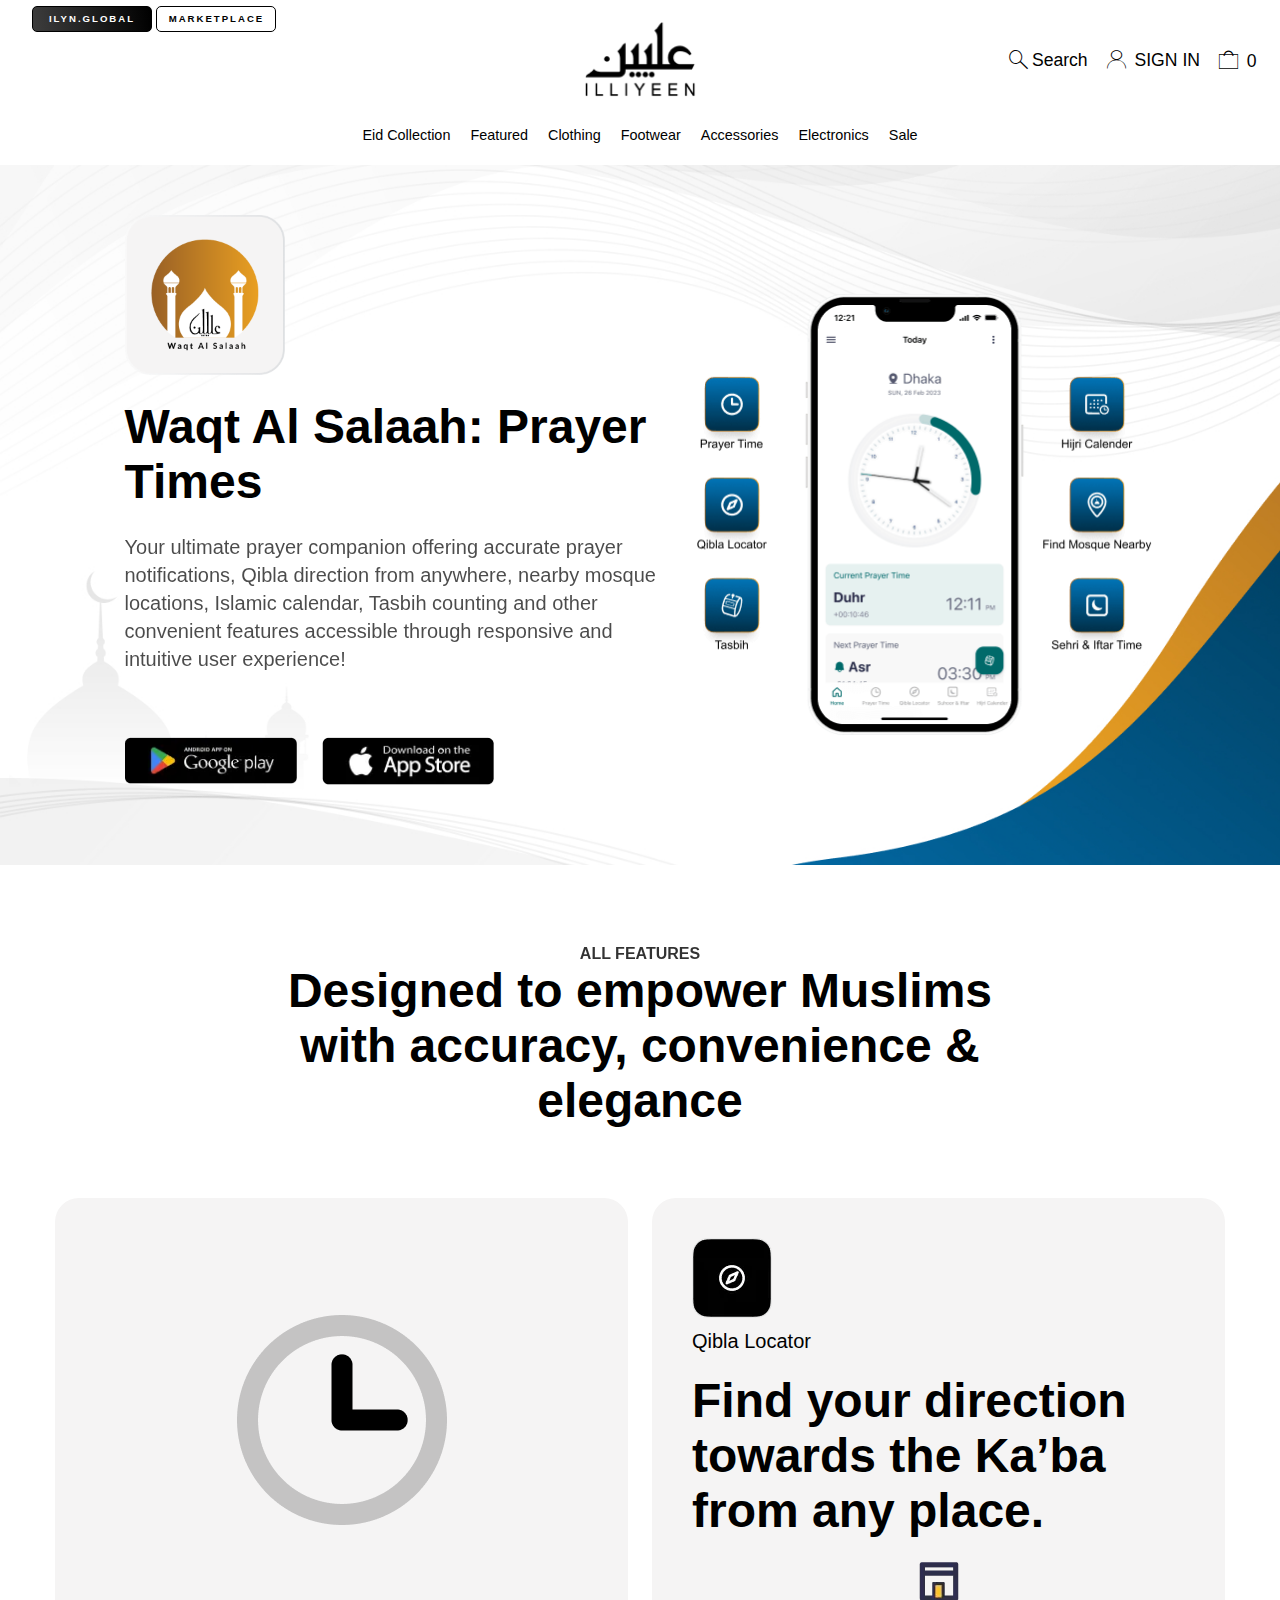
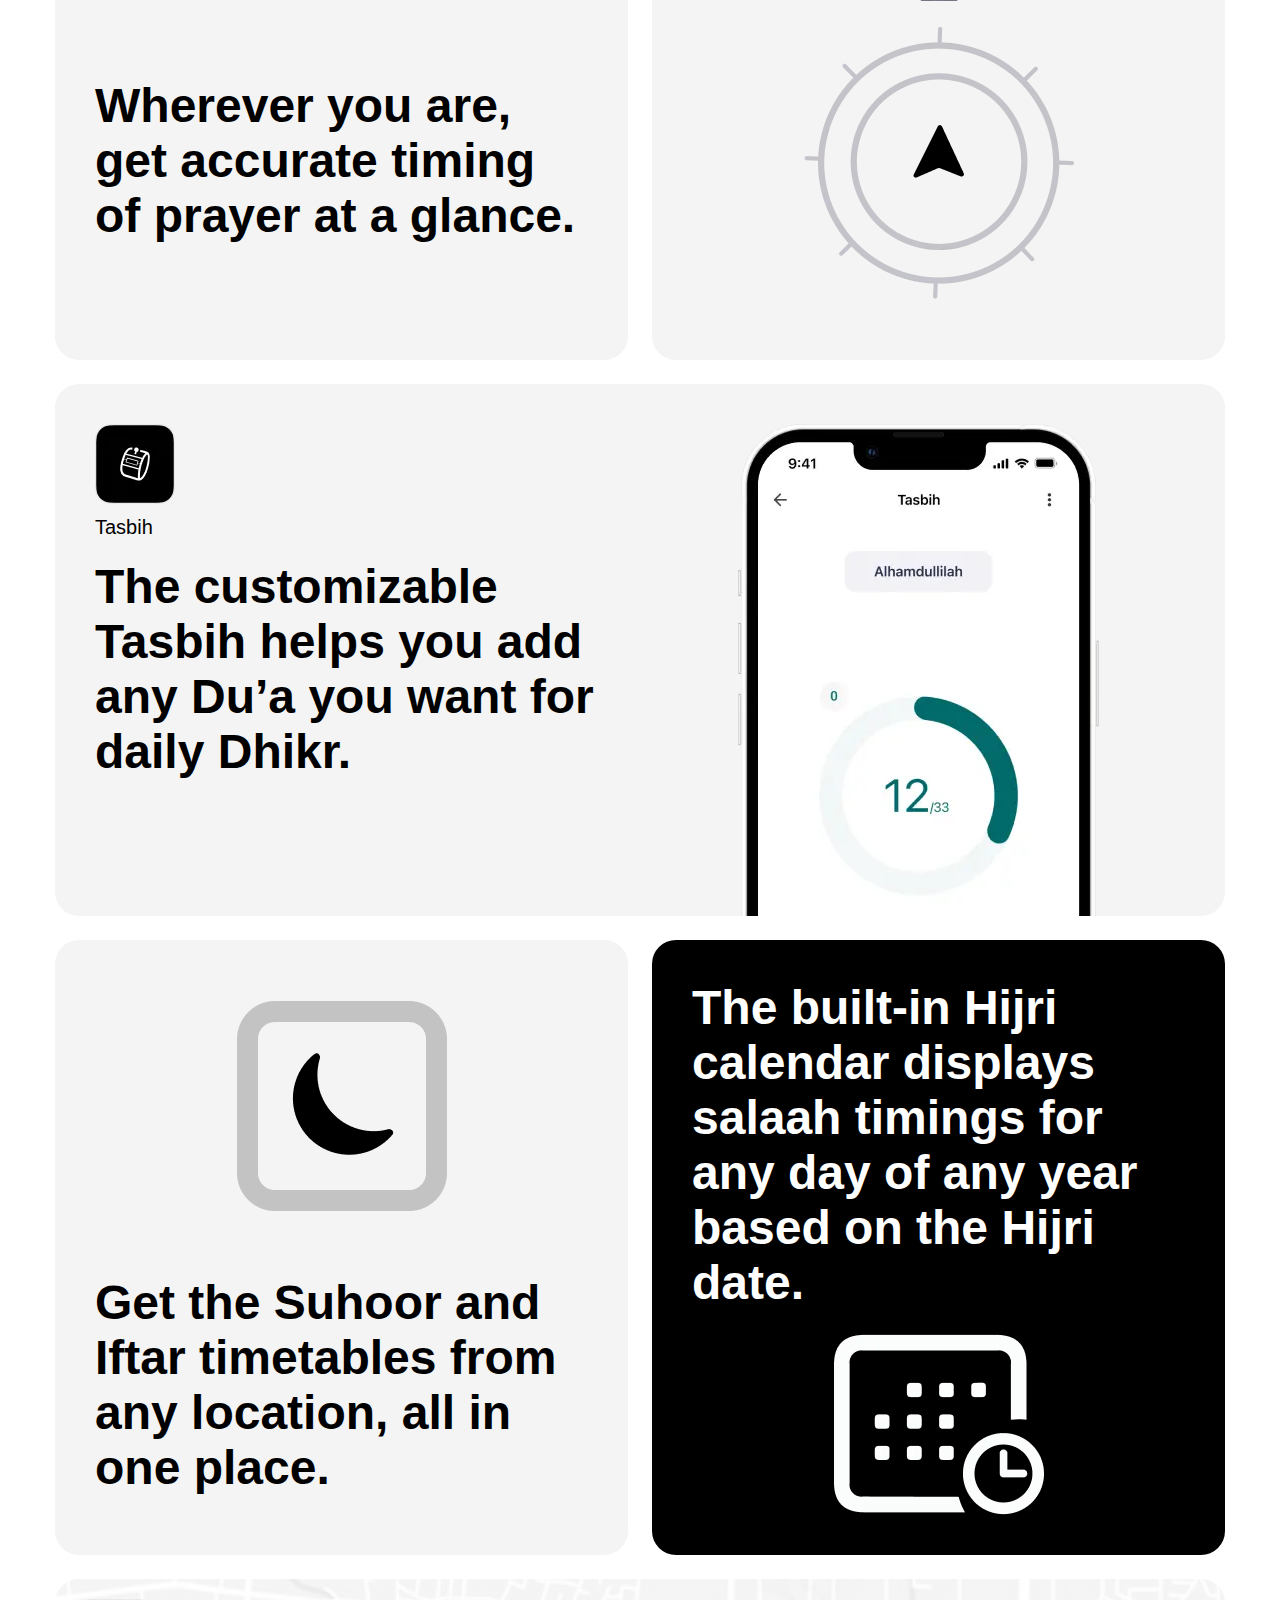
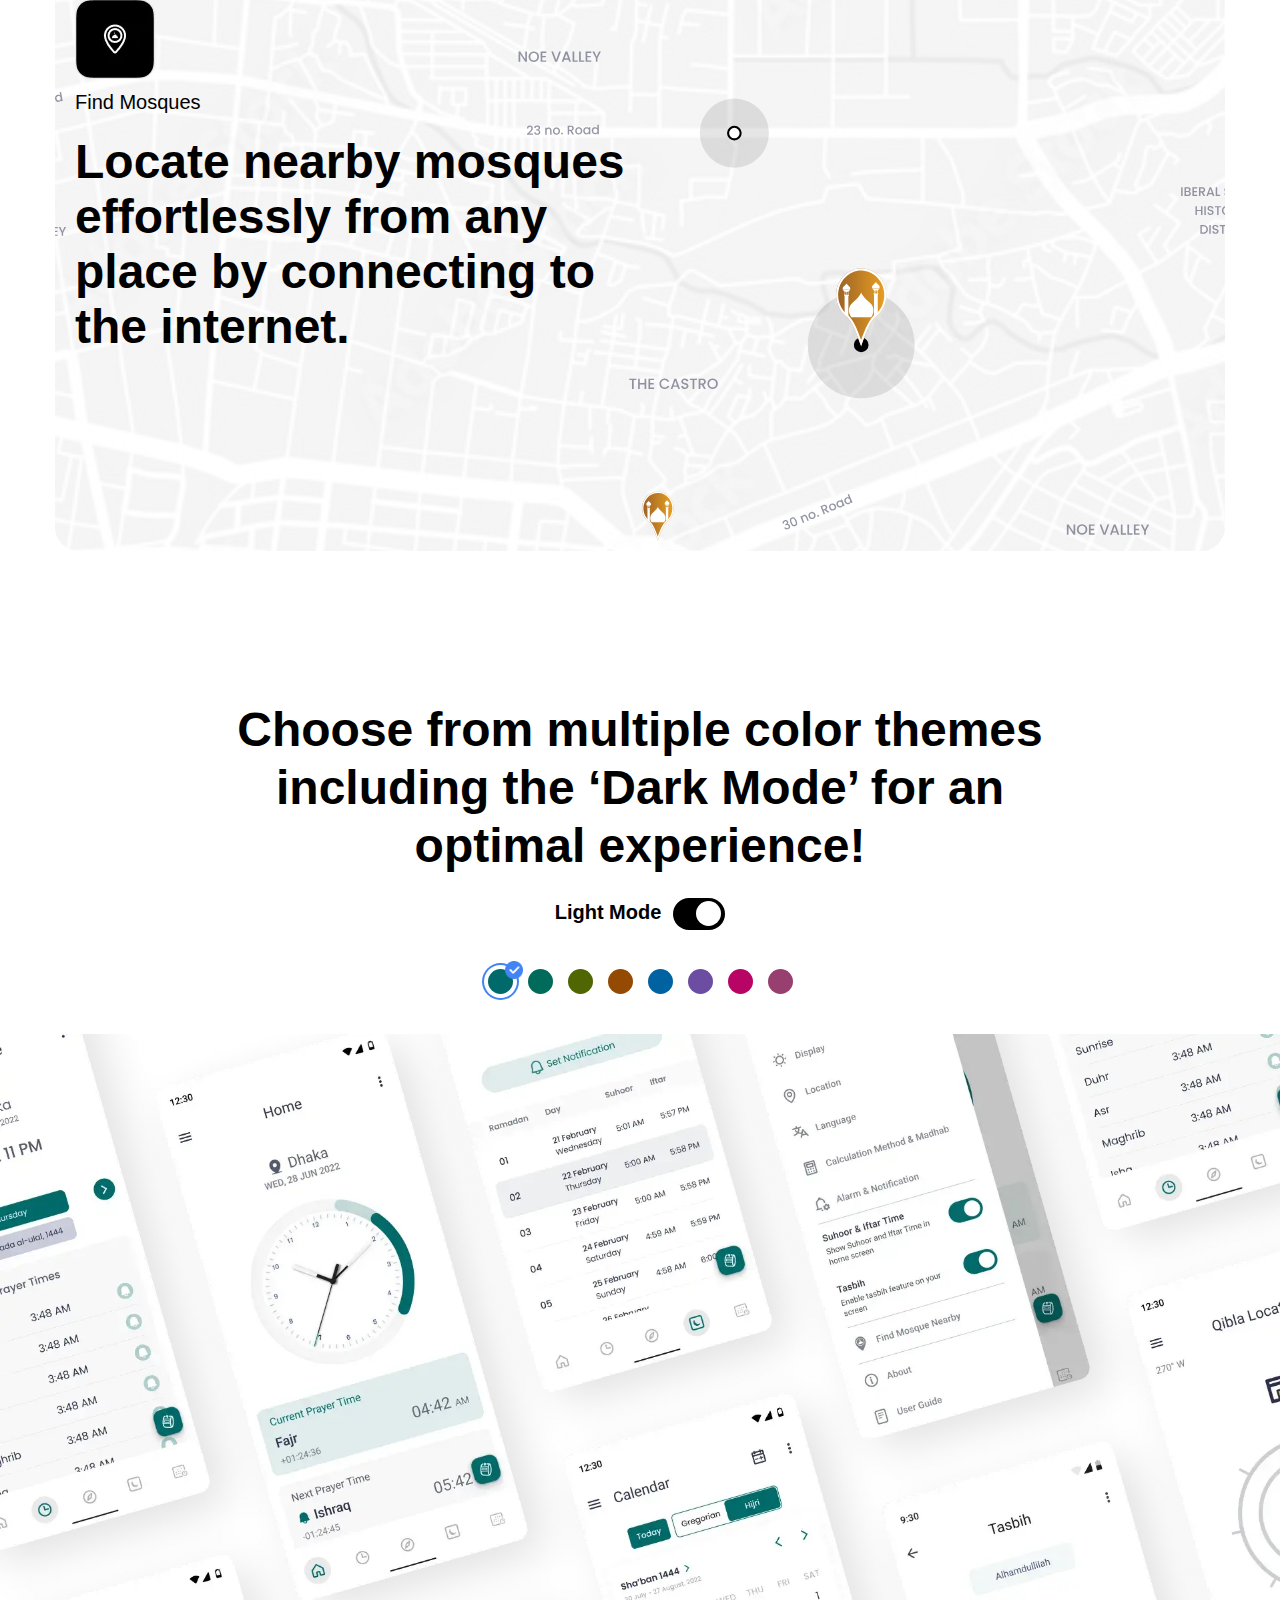
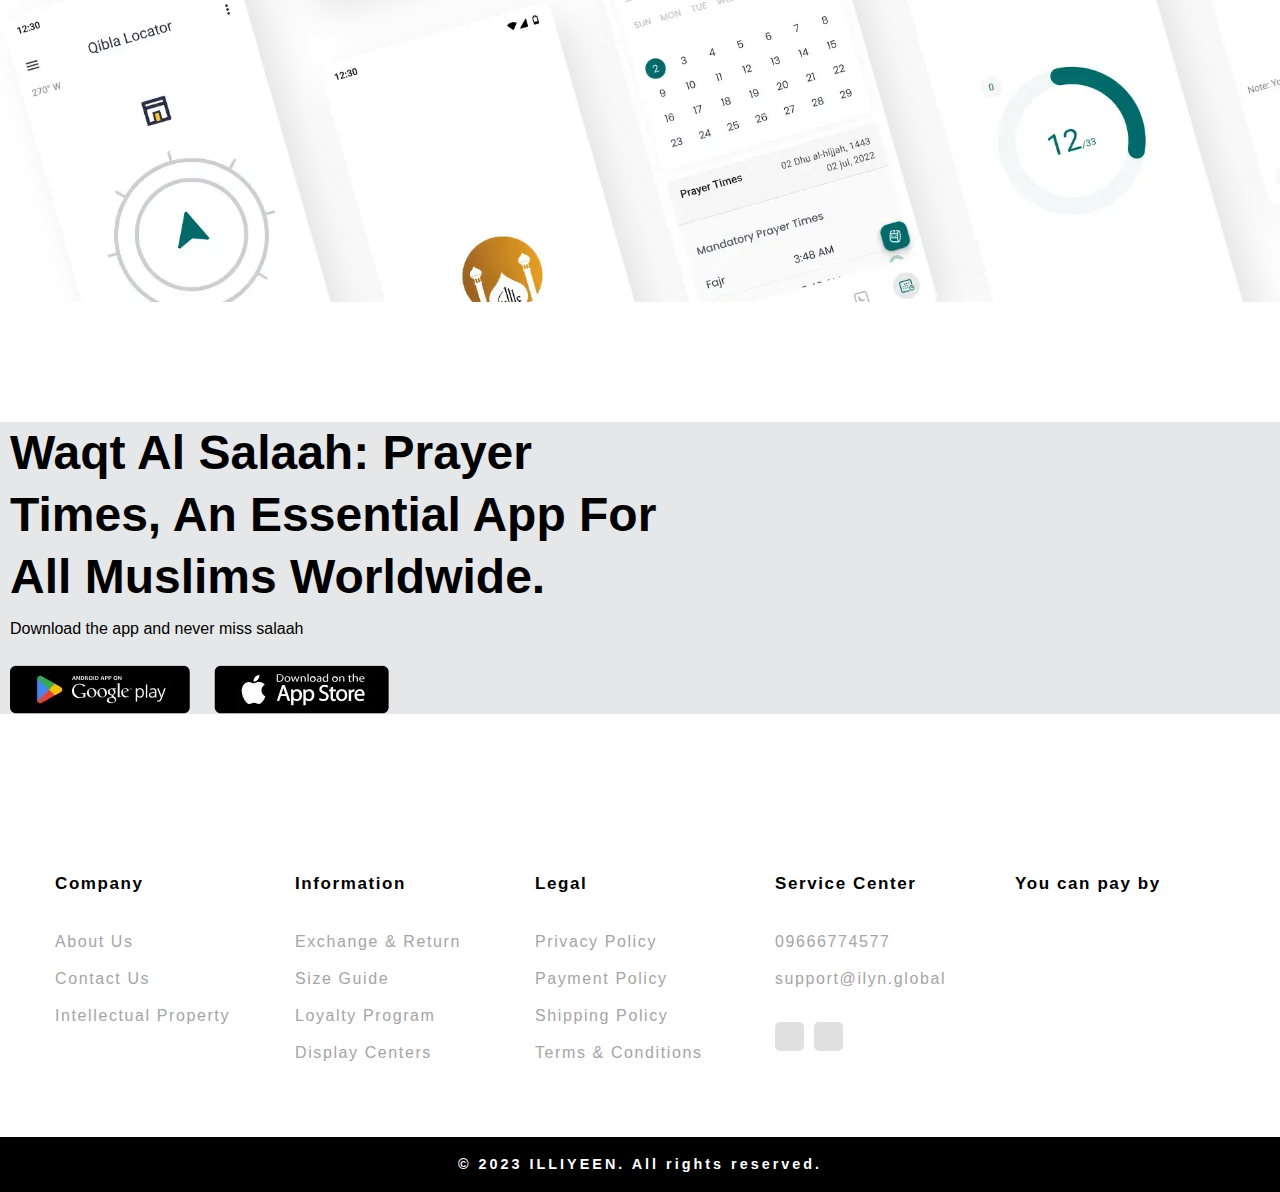
==== commit 7e3a03e1: "Fixed spelling to Suhoor" ====
--- a/index.html
+++ b/index.html
@@ -967,7 +967,7 @@
                           </div>
                           <div class="feature-card-content">
                               <p>
-                                 Get the Sehri and Iftar timetables from any location, all in one place.
+                                 Get the Suhoor and Iftar timetables from any location, all in one place.
                                  </p>
                           </div>
                       </div>
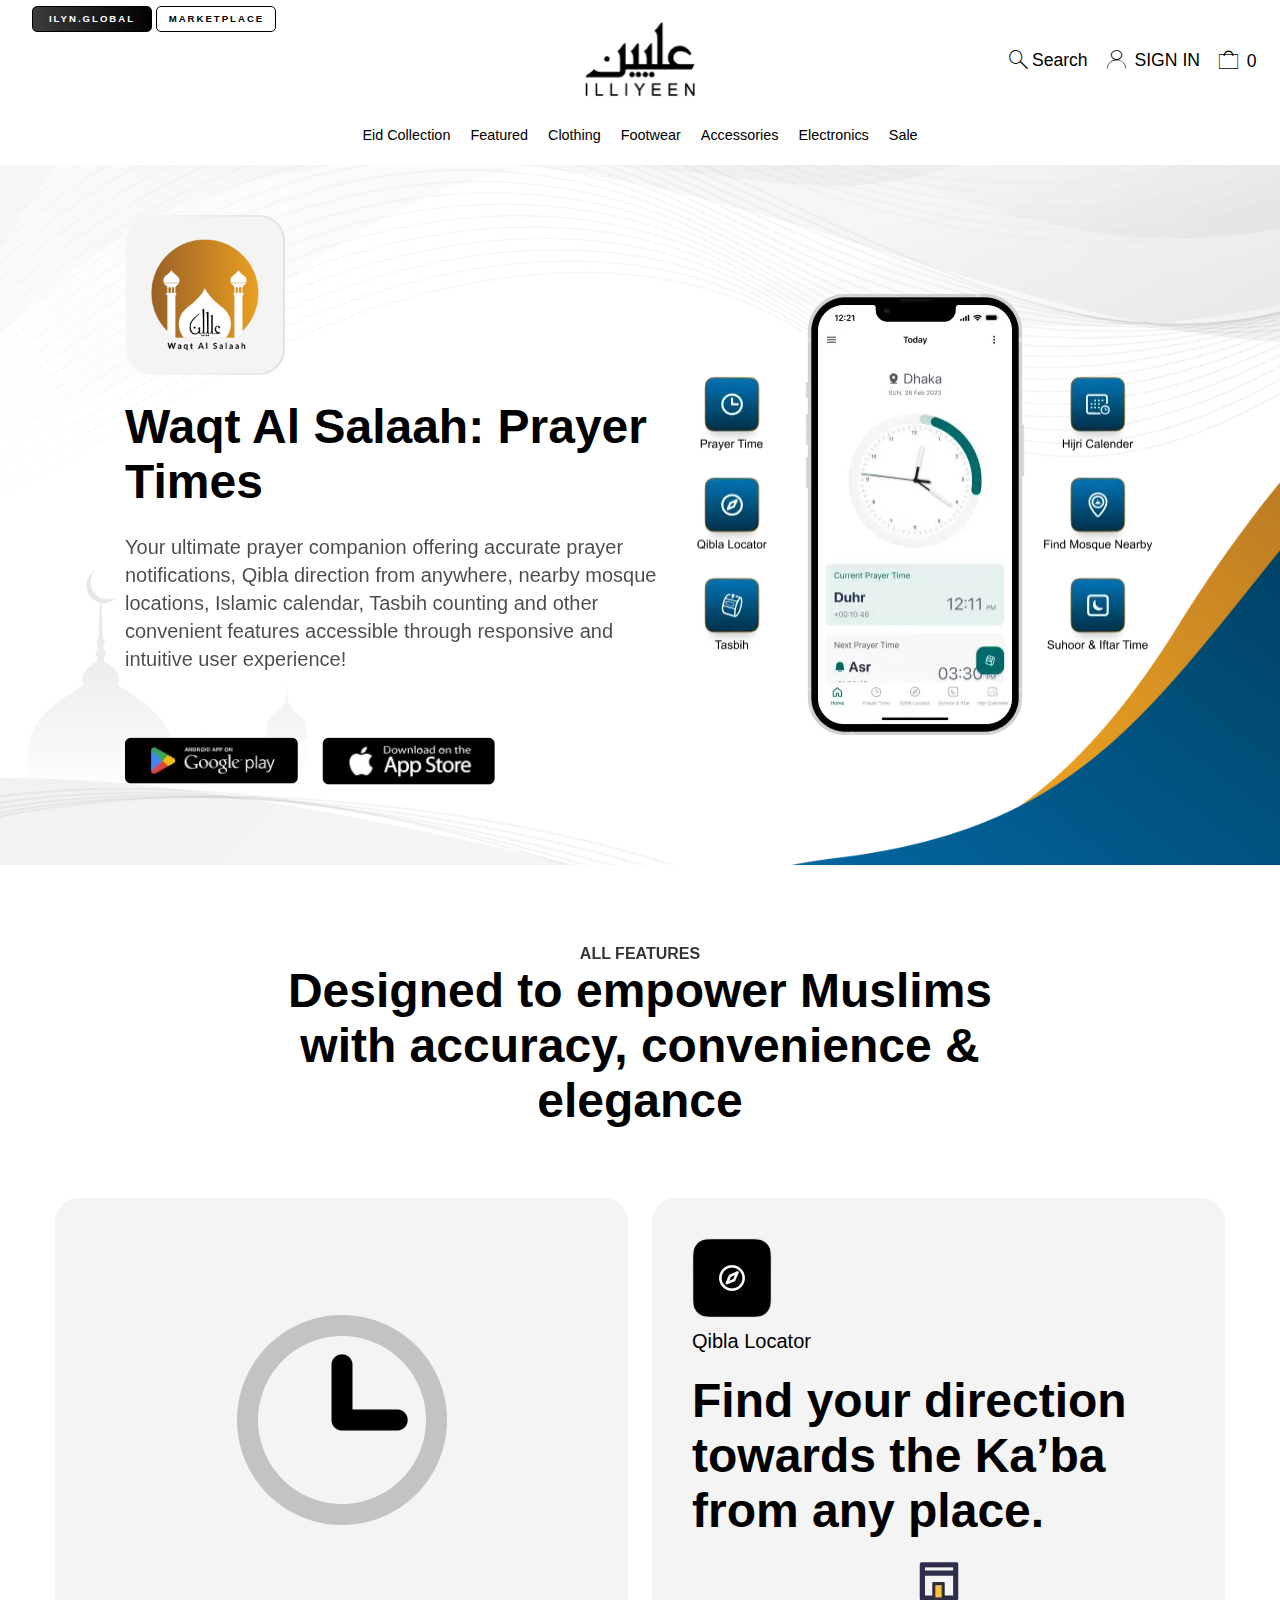
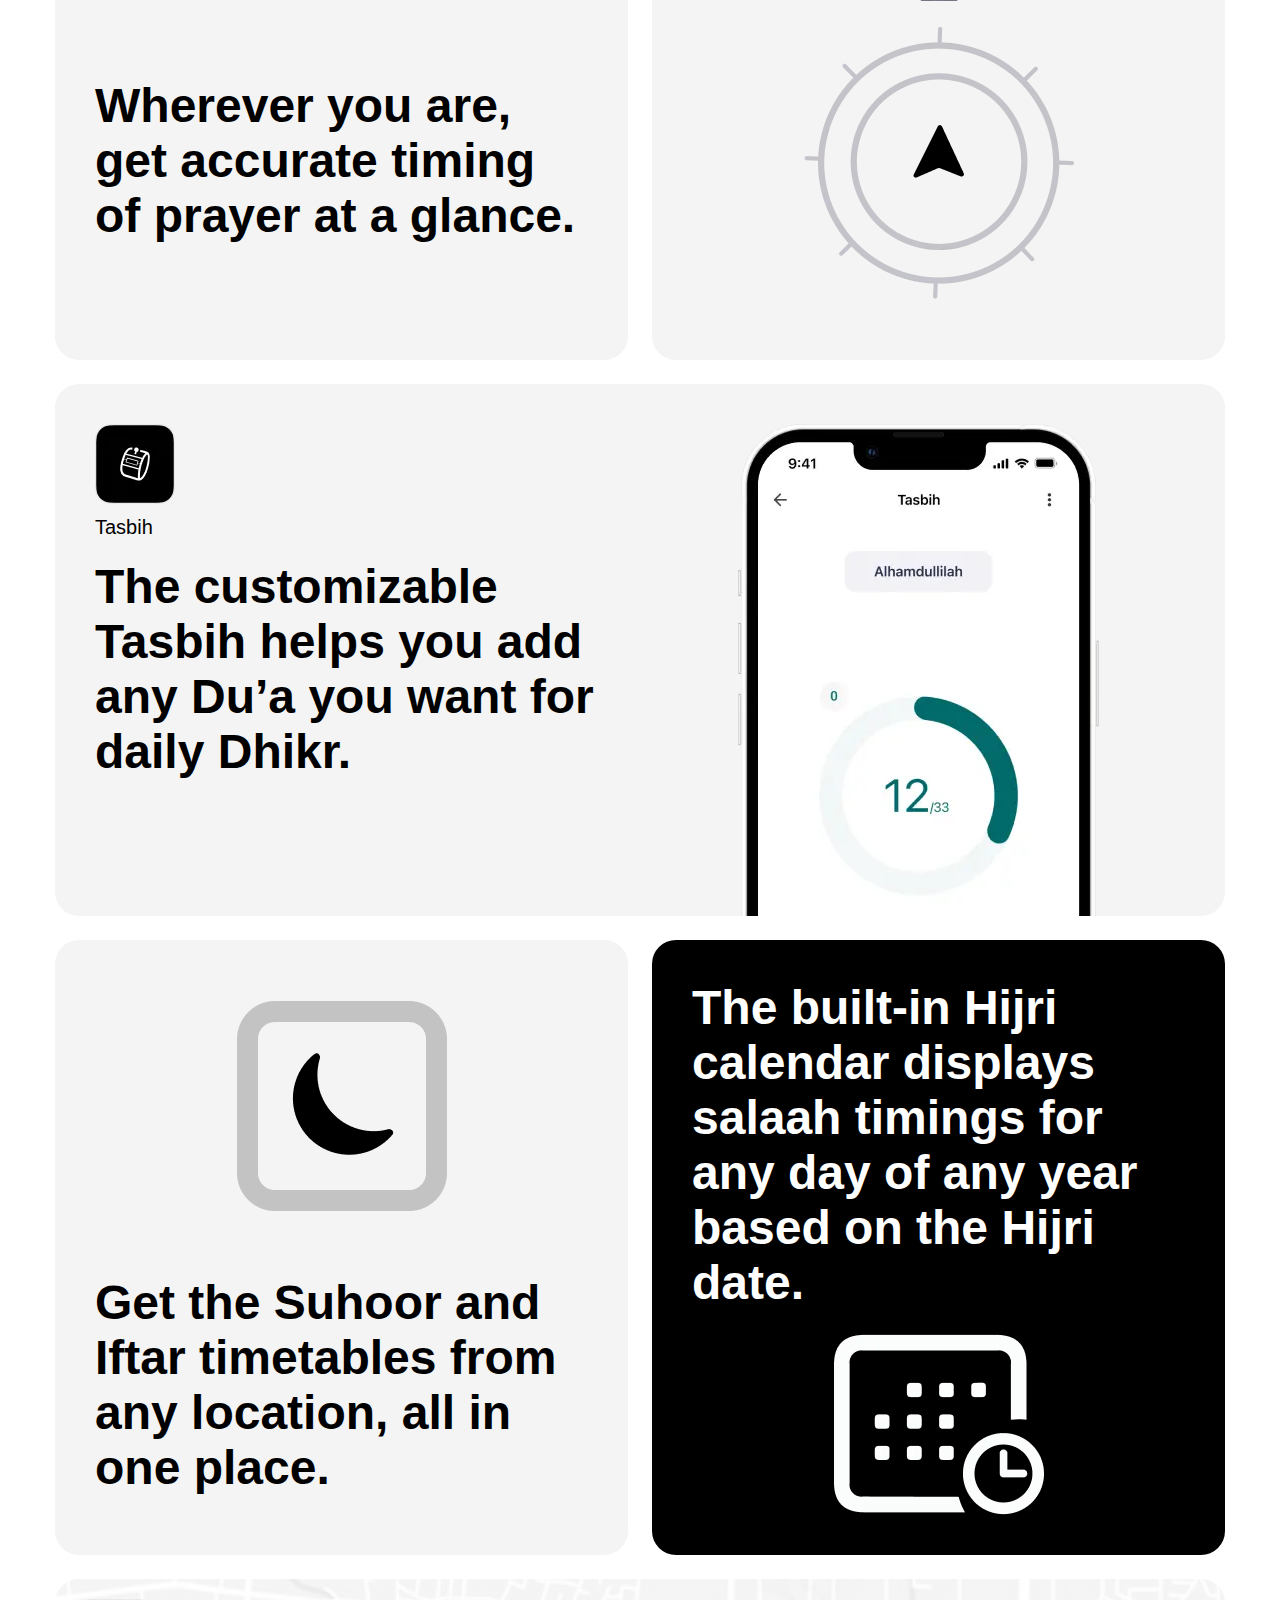
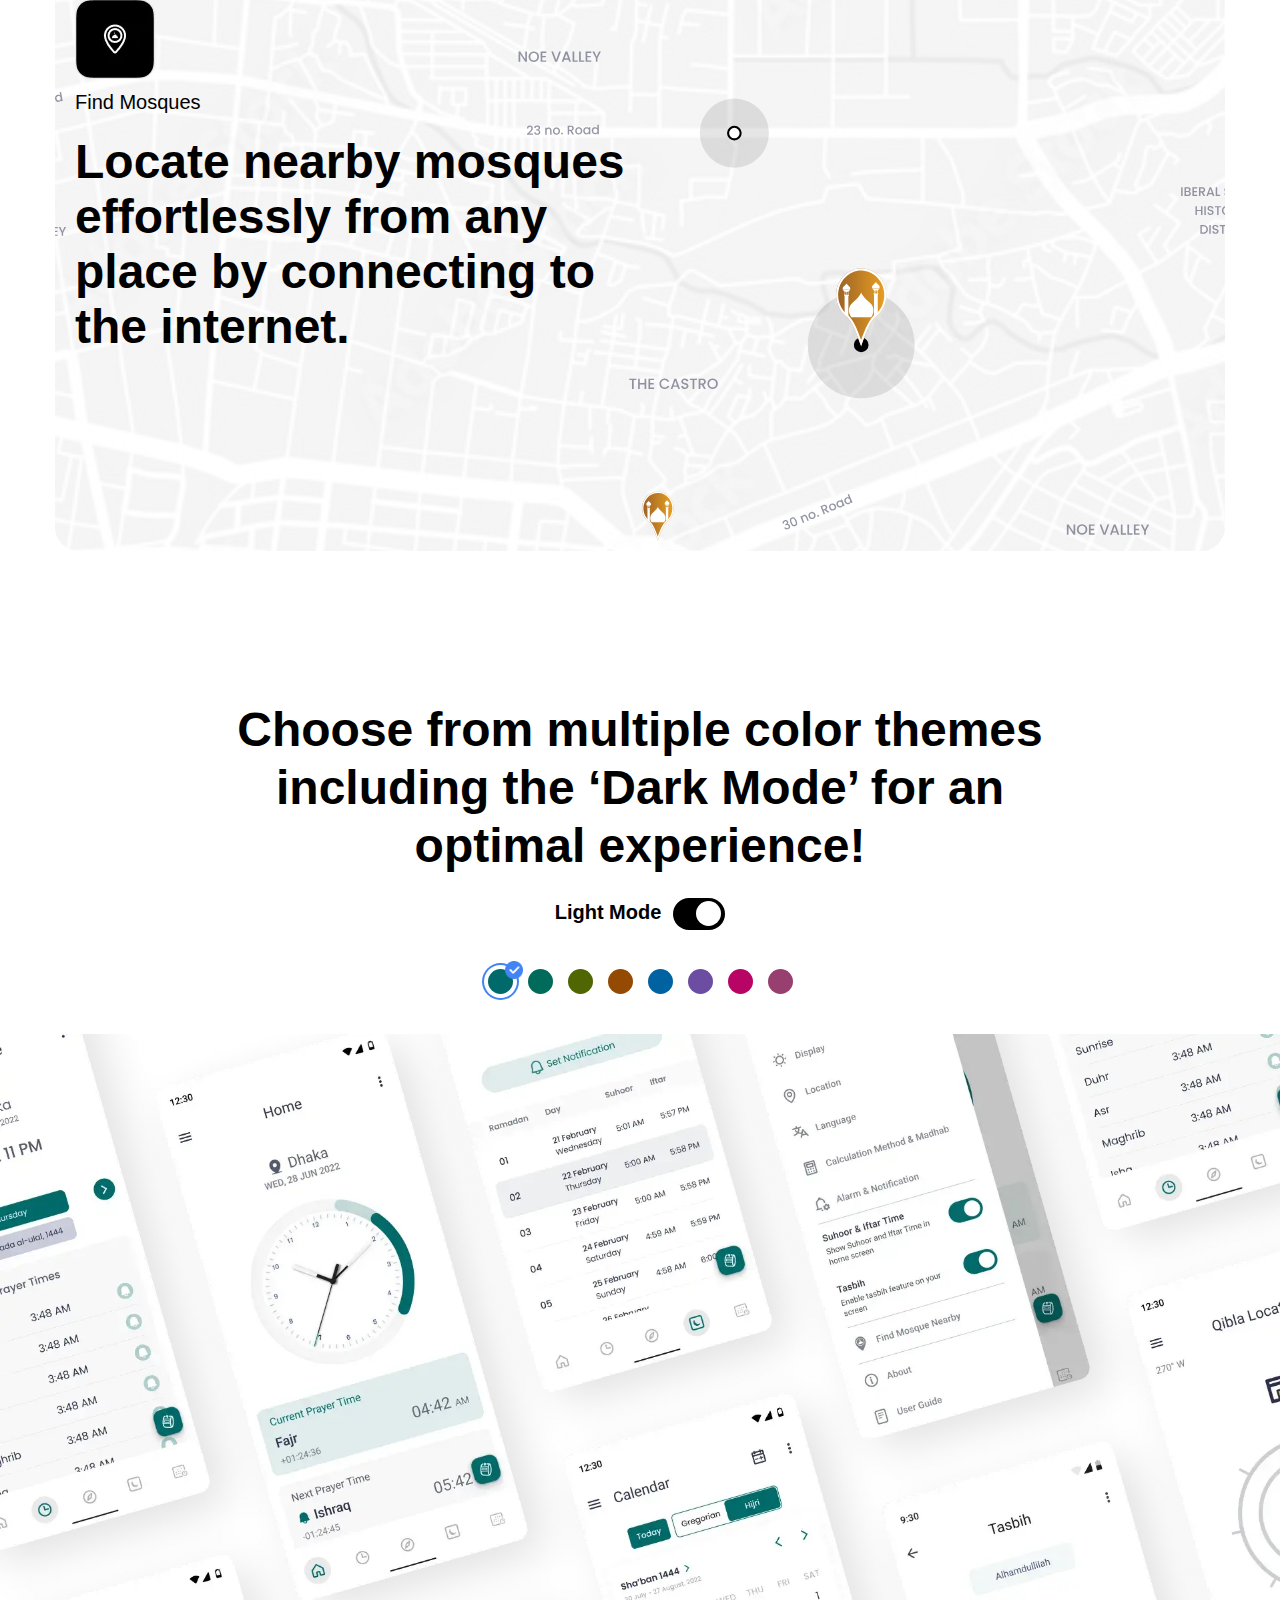
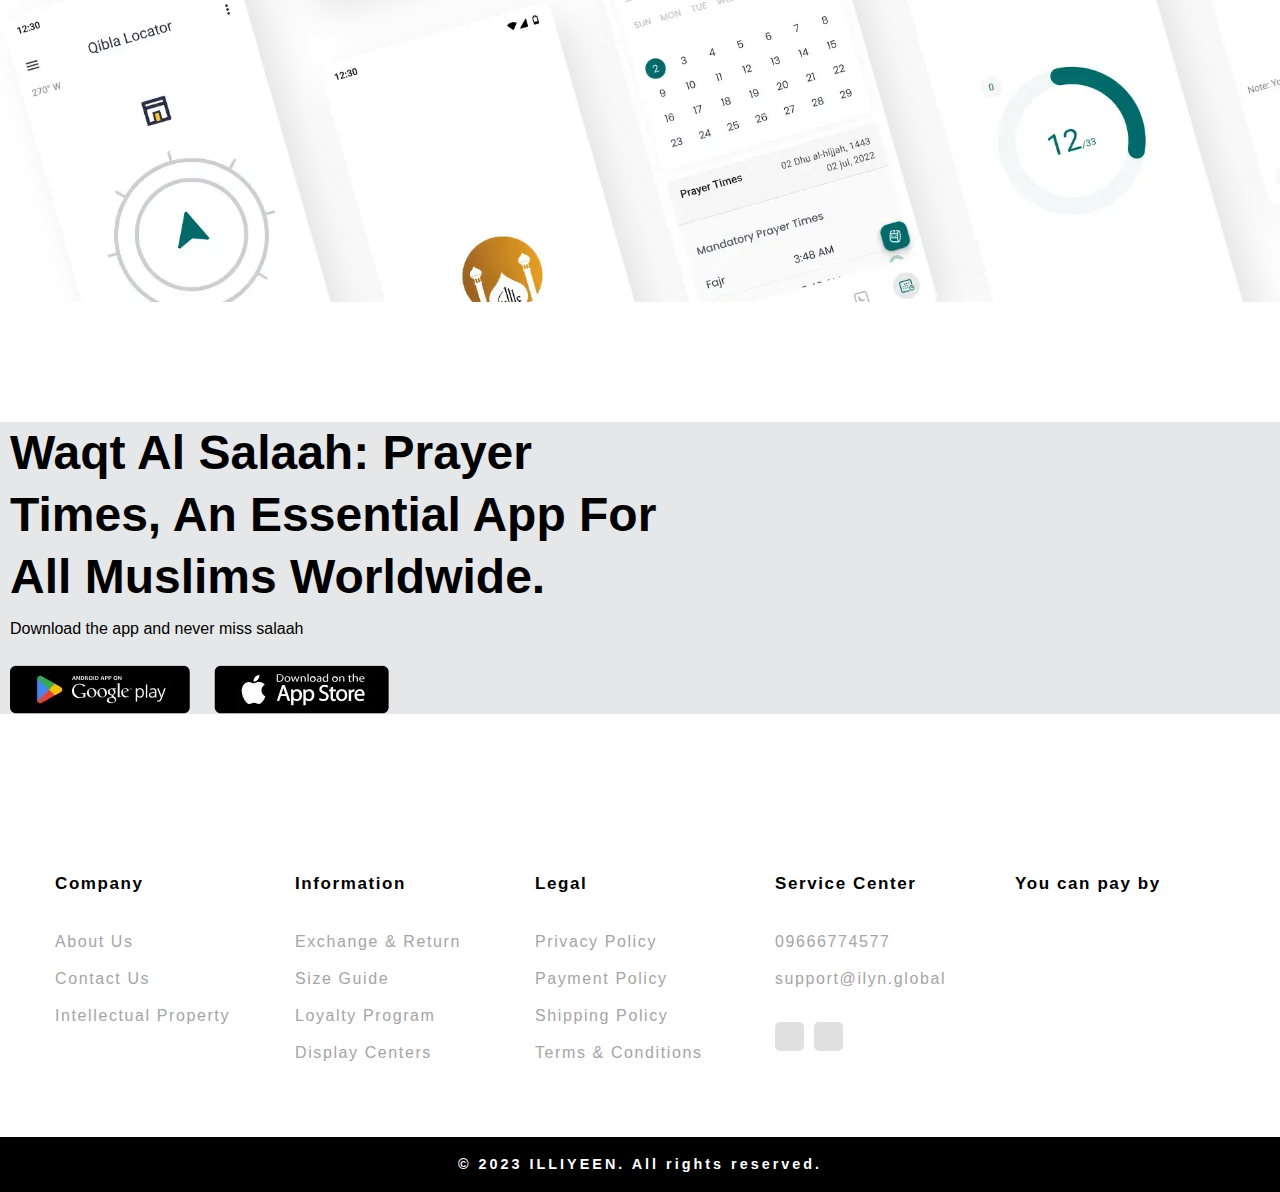
==== commit 527716c5: "Changed Suhoor spelling and updated image" ====
--- a/index.html
+++ b/index.html
@@ -968,7 +968,7 @@
                           <div class="feature-card-content">
                               <p>
                                  Get the Suhoor and Iftar timetables from any location, all in one place.
-                                 </p>
+                              </p>
                           </div>
                       </div>
                       <div class="feature-card half-card  feature-card-black d-flex flex-column space-around">
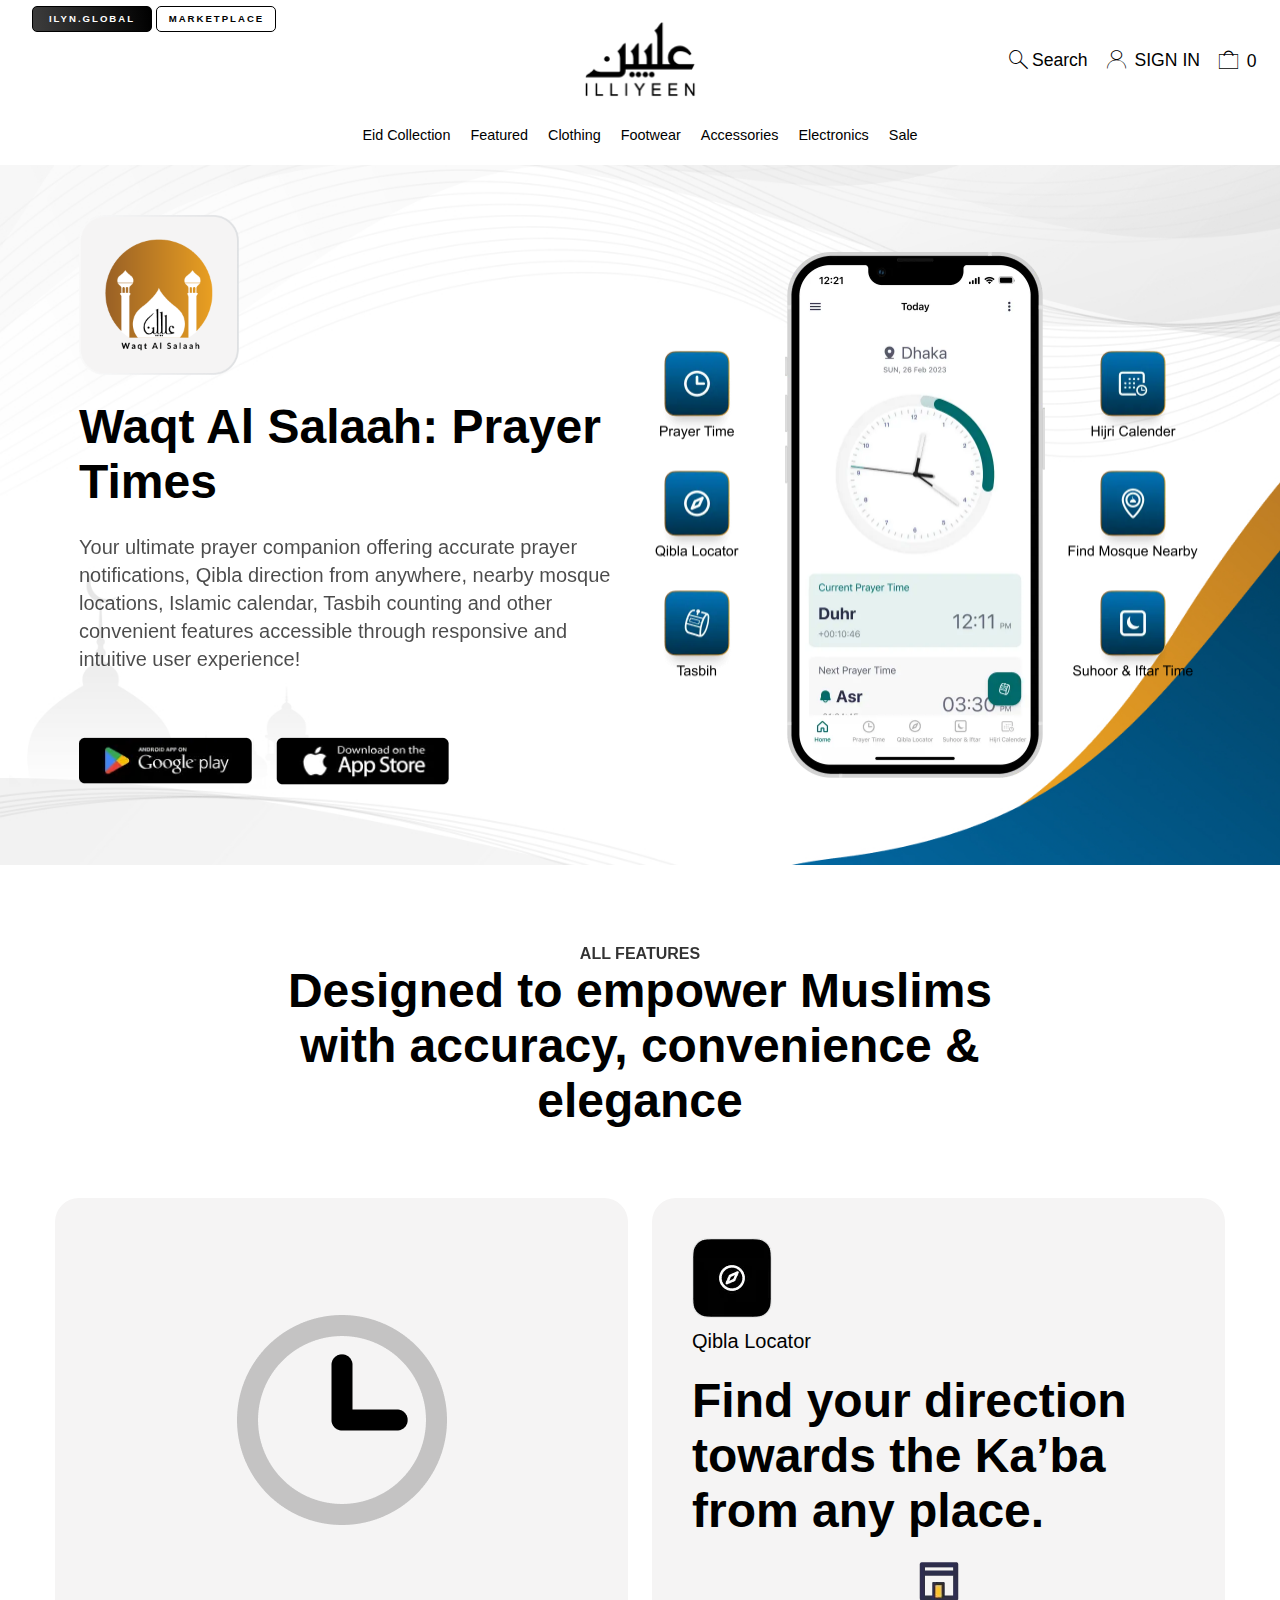
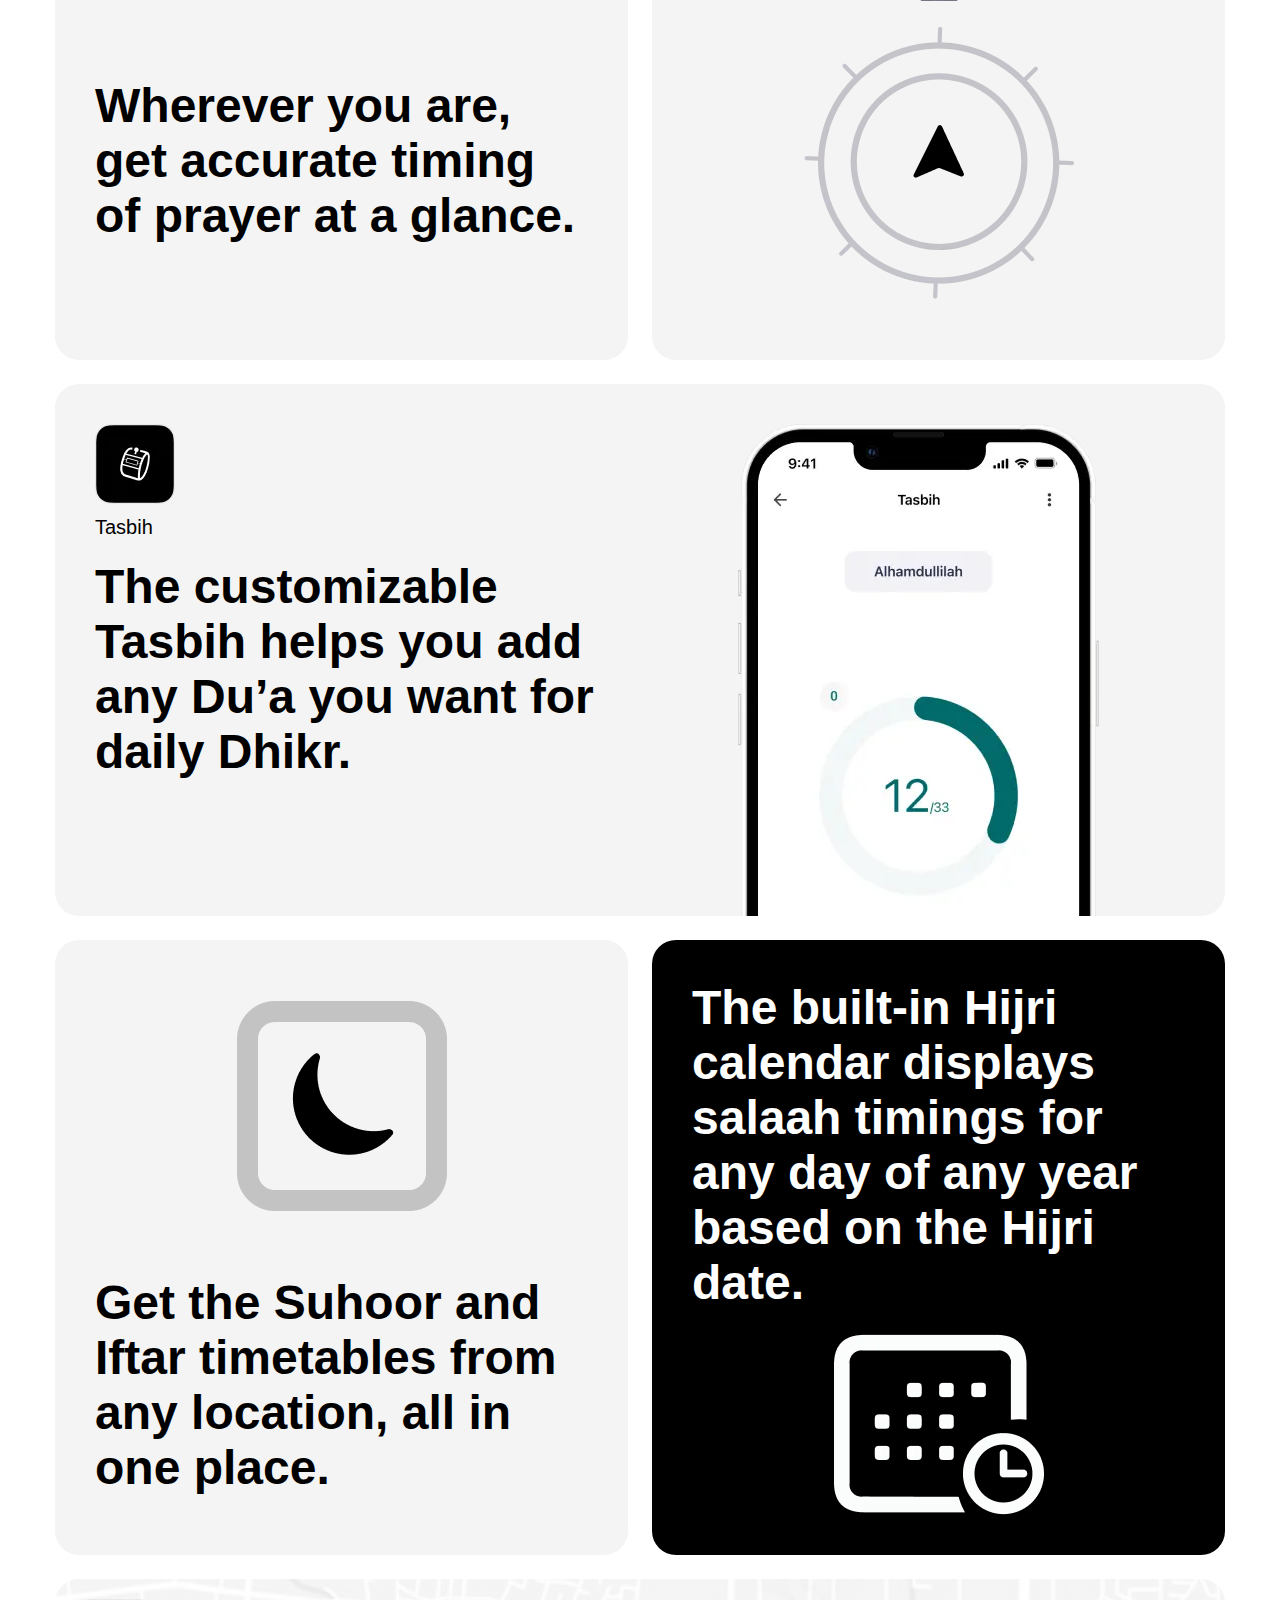
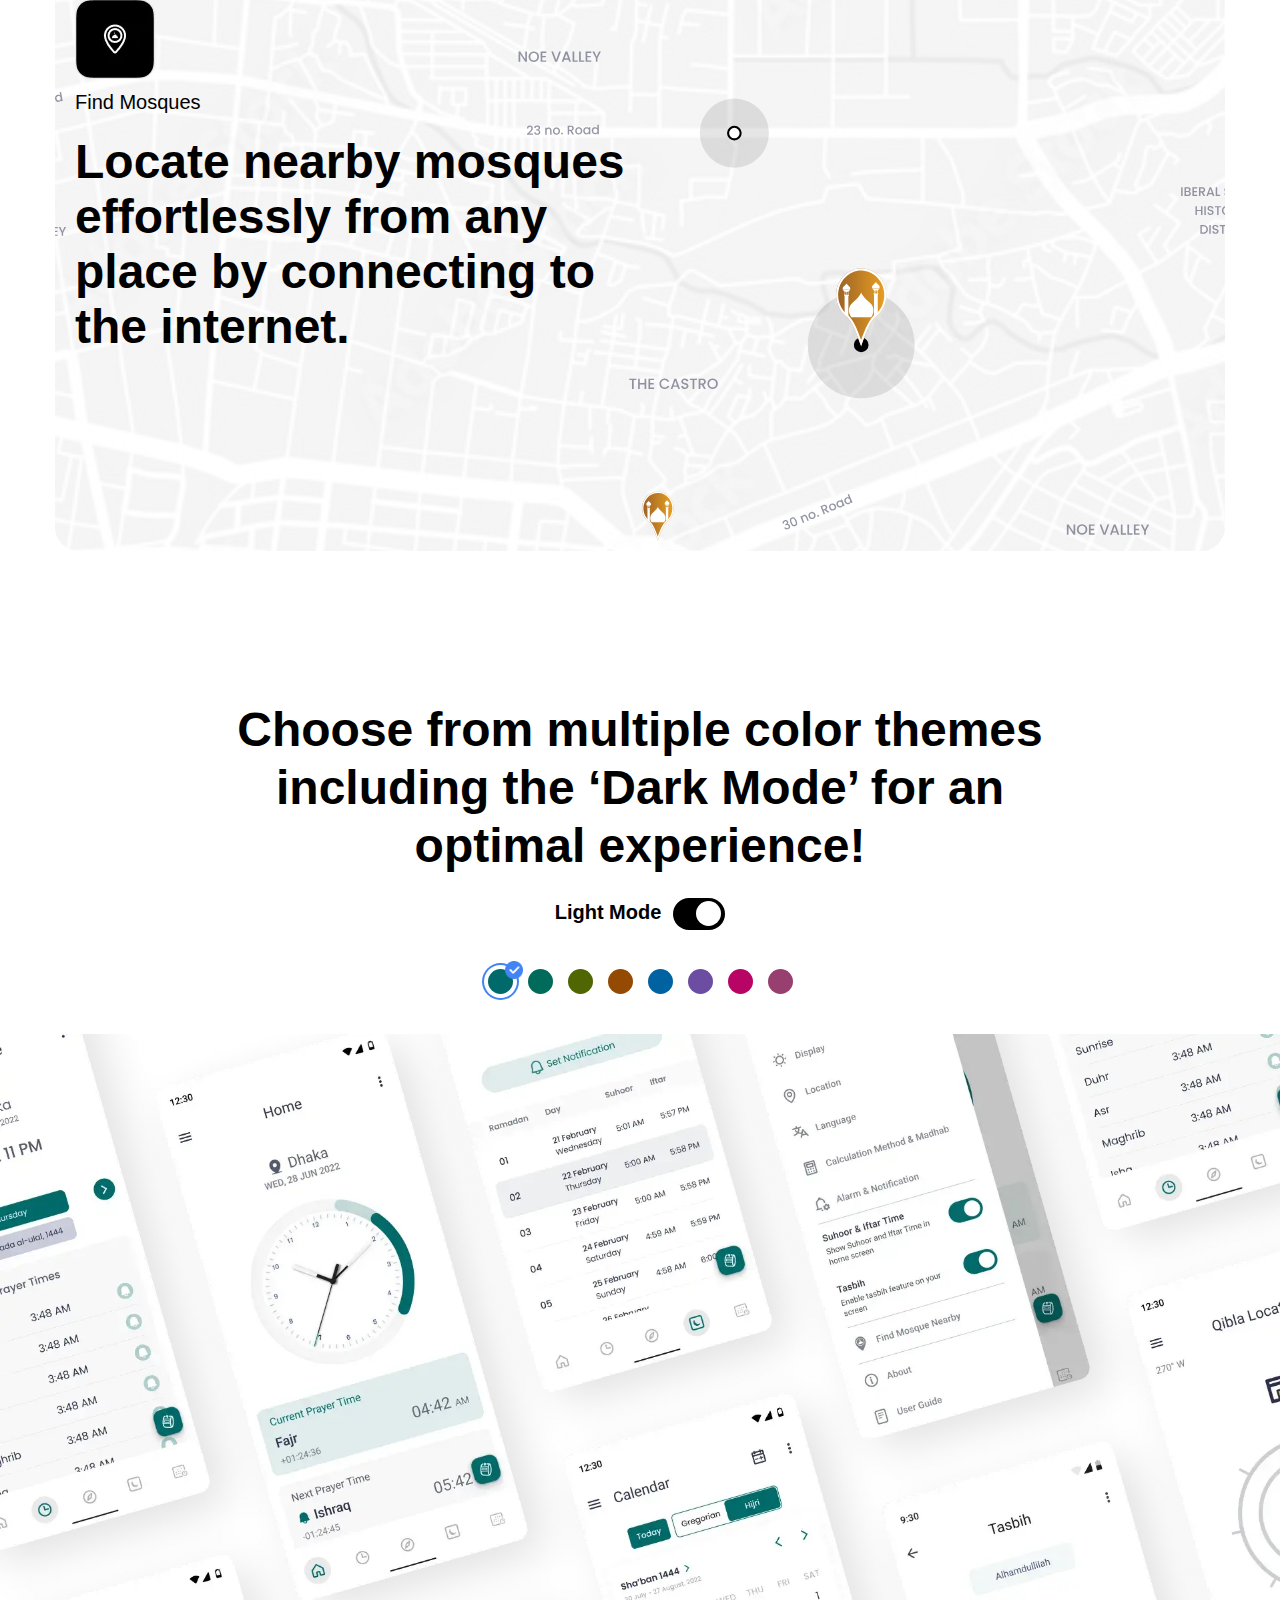
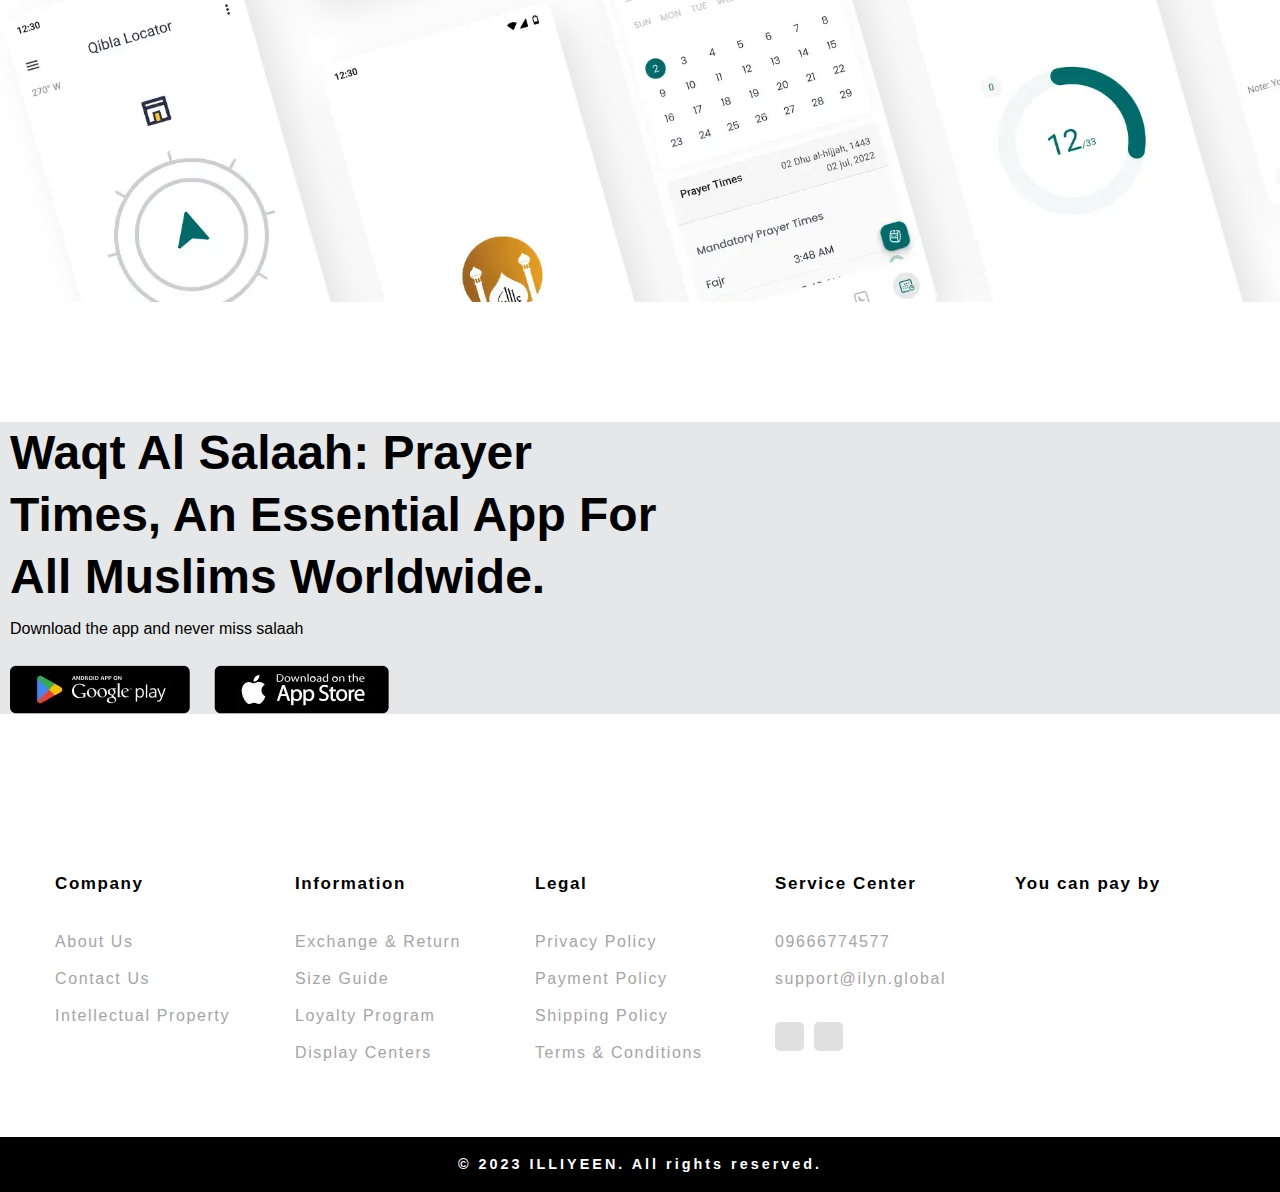
==== commit faf73390: "Update index.html" ====
--- a/index.html
+++ b/index.html
@@ -1,1422 +1,1422 @@
-﻿<!DOCTYPE html>
-<html class="no-js" lang="en" dir="ltr">
-   <head>
-      <meta charset="utf-8">
-      <meta http-equiv="x-ua-compatible" content="ie=edge">
-      <meta name="viewport" content="height=device-height, width=device-width, initial-scale=1.0, minimum-scale=1.0, maximum-scale=1.0">
-      <meta name="theme-color" content="#ffffff">
-      <!-- Meta Tags including title -->
-      <title>Waqt Al Salaah | ILYN</title>
-      <link type="image/x-icon" rel="shortcut icon" href="./assets/images/ILLIYEEN-Logo2.webp" loading="lazy">
-
-      <!-- Global CSS-->
-      <link rel="stylesheet" href="./assets/css/foundation.css" type="text/css">
-      <link rel="stylesheet" href="./assets/css/app.css" type="text/css">
-      <link rel="stylesheet" href="./assets/css/classic_fonts.css" type="text/css">
-      <link rel="stylesheet" href="./assets/css/style.css" type="text/css">
-      <link rel="stylesheet" href="./assets/css/waqs.css">
-      <link rel="stylesheet" href="./assets/css/fontawesome.css" type="text/css">
-
-   </head>
-   <body class="">
-
-      <div style="display:none;" class="loaing-thems-images">
-         <img style="display:none;" class="loaded-image" src="./assets/img/thems/switch-1.webp" alt="theme-error">
-         <img style="display:none;" class="loaded-image" src="./assets/img/thems/switch-2.webp" alt="theme-error">
-         <img style="display:none;" class="loaded-image" src="./assets/img/thems/switch-3.webp" alt="theme-error">
-         <img style="display:none;" class="loaded-image" src="./assets/img/thems/switch-4.webp" alt="theme-error">
-         <img style="display:none;" class="loaded-image" src="./assets/img/thems/switch-5.webp" alt="theme-error">
-         <img style="display:none;" class="loaded-image" src="./assets/img/thems/switch-6.webp" alt="theme-error">
-         <img style="display:none;" class="loaded-image" src="./assets/img/thems/switch-7.webp" alt="theme-error">
-         <img style="display:none;" class="loaded-image" src="./assets/img/thems/switch-8.webp" alt="theme-error">
-         <img style="display:none;" class="loaded-image" src="./assets/img/thems/switch-9.webp" alt="theme-error">
-         <img style="display:none;" class="loaded-image" src="./assets/img/thems/switch-10.webp" alt="theme-error">
-         <img style="display:none;" class="loaded-image" src="./assets/img/thems/switch-11.webp" alt="theme-error">
-         <img style="display:none;" class="loaded-image" src="./assets/img/thems/switch-12.webp" alt="theme-error">
-         <img style="display:none;" class="loaded-image" src="./assets/img/thems/switch-13.webp" alt="theme-error">
-         <img style="display:none;" class="loaded-image" src="./assets/img/thems/switch-14.webp" alt="theme-error">
-         <img style="display:none;" class="loaded-image" src="./assets/img/thems/switch-15.webp" alt="theme-error">
-         <img style="display:none;" class="loaded-image" src="./assets/img/thems/switch-16.webp" alt="theme-error">
-      </div>
-      <!-- Top Bar -->
-      <div class="cover-element"></div>
-      <!-- Top Bar Container -->
-      <div class="top-bar-container">
-         <div class="top_bar" aria-label="Shopping Bag" align="center">
-            <button class="shopping_cart_btn" id="shopping_cart_btn" type="button" data-toggle="shopping-cart-menu">
-            <i class="icon-shopping-bag"></i>
-            <span>0</span>
-            </button>
-            <button class="user_menu_btn" aria-label="Sign In" type="button" data-toggle="user-menu">
-            <i class="icon-user"></i><span>SIGN IN</span>
-            </button>
-            <button class="main_menu_btn" aria-label="Main Menu" type="button" data-toggle="main-menu">
-            <i class="icon-menu-wide"></i><span>Menu</span>
-            </button>
-            <button class="search_menu_btn" aria-label="Search" type="button" data-toggle="search-menu">
-            <i class="icon-search"></i><span>Search</span>
-            </button>
-            <button class="search-menu-btn-large" aria-label="Search" type="button" data-toggle="search-menu-large">
-            <i class="icon-search"></i><span>Search</span>
-            </button>
-
-            <div class="switch-sites-ctn mx">
-               <a class="switch-sites active" href="#">ILYN.GLOBAL</a>
-               <a class="switch-sites" href="https://marketplace.global/">MARKETPLACE</a>
-           </div>
-
-            <a href="./index.htm">
-            <img src="./assets/img/ILLIYEEN-Logo3.webp" alt="ILLIYEEN" class="logo_scroll" id="logo_scroll" loading="lazy">
-            </a>
-            <div class="logo_container" align="center">
-               <a href="/index.html">
-               <img src="./assets/img/ILLIYEEN-Logo.webp" alt="ILLIYEEN" id="logo" loading="lazy">
-               </a>
-            </div>
-         </div>
-         <!-- Top Bar Menu -->
-         <div class="top-bar-menu">
-            <ul class="menu align-center">
-               <li>
-                  <button data-class="eid-collection-435" class="parent-menu-button">Eid Collection</button>
-               </li>
-               <li>
-                  <a href="featured-675.html">
-                  <button>Featured</button>
-                  </a>
-               </li>
-               <li>
-                  <button data-class="clothing-84" class="parent-menu-button">Clothing</button>
-               </li>
-               <li>
-                  <button data-class="footwear-112" class="parent-menu-button">Footwear</button>
-               </li>
-               <li>
-                  <button data-class="accessories-75" class="parent-menu-button">Accessories</button>
-               </li>
-               <li>
-                  <button data-class="electronics-646" class="parent-menu-button">Electronics</button>
-               </li>
-               <li>
-                  <button data-class="sale-173" class="parent-menu-button">Sale</button>
-               </li>
-            </ul>
-         </div>
-         <div class="top-bar-sub-menu">
-            <div class="grid-x grid-margin-x main-links parent-menu parent-menu-level-2 eid-collection-435">
-               <div class="cell small-12 medium-2" align="center">
-                  <a href="eid-collection-435.html">All Eid Collection</a>
-               </div>
-               <div class="cell small-12 medium-2" align="center">
-                  <a href="panjabi-639.html">Panjabi</a>
-               </div>
-               <div class="cell small-12 medium-2" align="center">
-                  <a href="thobe-640.html">Thobe</a>
-               </div>
-               <div class="cell small-12 medium-2" align="center">
-                  <a href="footwear-645.html">Footwear</a>
-               </div>
-               <div class="cell small-12 medium-2" align="center">
-                  <a href="waistcoats-638.html">Waistcoats</a>
-               </div>
-               <div class="cell small-12 medium-2" align="center">
-                  <a href="trousers-and-chinos-663.html">Trousers and Chinos</a>
-               </div>
-               <div class="cell small-12 medium-2" align="center">
-                  <a href="perfumes-664.html">Perfumes</a>
-               </div>
-            </div>
-            <div class="grid-x main-links parent-menu parent-menu-level-3 clothing-84">
-               <div class="cell small-12 medium-2" align="center">
-                  <a href="thobe-104.html">
-                     <h1>Thobe</h1>
-                  </a>
-                  <div class="section1">
-                     <a href="thobe-premium-107.html">Premium</a>
-                     <a href="thobe-platinum-144.html">Platinum</a>
-                  </div>
-               </div>
-               <div class="cell small-12 medium-2" align="center">
-                  <a href="kabli-88.html">
-                     <h1>Kabli</h1>
-                  </a>
-                  <div class="section1">
-                     <a href="kabli-platinum-89.html">Platinum</a>
-                  </div>
-               </div>
-               <div class="cell small-12 medium-2" align="center">
-                  <a href="panjabi-95.html">
-                     <h1>Panjabi</h1>
-                  </a>
-                  <div class="section1">
-                     <a href="panjabi-premium-97.html">Premium</a>
-                     <a href="panjabi-luxury-142.html">Luxury</a>
-                     <a href="panjabi-platinum-96.html">Platinum</a>
-                     <a href="panjabi-sahara-98.html">Sahara</a>
-                     <a href="panjabi-legends-634.html">Legends</a>
-                  </div>
-               </div>
-               <div class="cell small-12 medium-2" align="center">
-                  <a href="waistcoats-184.html">
-                     <h1>Waistcoats</h1>
-                  </a>
-                  <div class="section1">
-                     <a href="waistcoats-premium-209.html">Premium</a>
-                     <a href="waistcoats-platinum-186.html">PLATINUM</a>
-                     <a href="waistcoats-sahara-216.html">SAHARA</a>
-                  </div>
-               </div>
-               <div class="cell small-12 medium-2" align="center">
-                  <a href="shirts-99.html">
-                     <h1>Shirts</h1>
-                  </a>
-                  <div class="section1">
-                     <a href="shirts-premium-102.html">Premium</a>
-                     <a href="shirts-luxury-218.html">Luxury</a>
-                     <a href="shirts-platinum-226.html">Platinum</a>
-                     <a href="shirts-holiday-island-485.html">Holiday Island</a>
-                  </div>
-               </div>
-               <div class="cell small-12 medium-2" align="center">
-                  <a href="tshirts-and-polos-182.html">
-                     <h1>T-Shirts And Polos</h1>
-                  </a>
-                  <div class="section1">
-                     <a href="tshirts-and-polos-luxury-183.html">Luxury</a>
-                     <a href="tshirts-and-polos-platinum-208.html">Platinum</a>
-                  </div>
-               </div>
-               <div class="cell small-12 medium-2" align="center">
-                  <a href="jeans-210.html">
-                     <h1>Jeans</h1>
-                  </a>
-                  <div class="section1">
-                     <a href="jeans-premium-211.html">Premium</a>
-                     <a href="jeans-platinum-228.html">PLATINUM</a>
-                     <a href="jeans-max-678.html">MAX</a>
-                  </div>
-               </div>
-               <div class="cell small-12 medium-2" align="center">
-                  <a href="joggers-and-lchino-91.html">
-                     <h1>Joggers And L-Chino</h1>
-                  </a>
-                  <div class="section1">
-                     <a href="joggers-and-lchino-premium-92.html">Premium</a>
-                  </div>
-               </div>
-               <div class="cell small-12 medium-2" align="center">
-                  <a href="jackets-and-outerwear-187.html">
-                     <h1>Jackets And Outerwear</h1>
-                  </a>
-                  <div class="section1">
-                     <a href="jackets-and-outerwear-platinum-188.html">PLATINUM</a>
-                     <a href="jackets-and-outerwear-premium-190.html">Premium</a>
-                  </div>
-               </div>
-               <div class="cell small-12 medium-2" align="center">
-                  <a href="trousers-and-chinos-108.html">
-                     <h1>Trousers And Chinos</h1>
-                  </a>
-                  <div class="section1">
-                     <a href="trousers-and-chinos-premium-153.html">Premium</a>
-                     <a href="trousers-and-chinos-luxury-486.html">Luxury</a>
-                     <a href="trousers-and-chinos-platinum-110.html">Platinum</a>
-                  </div>
-               </div>
-               <div class="cell small-12 medium-2" align="center">
-                  <a href="essentials-193.html">
-                     <h1>Essentials</h1>
-                  </a>
-                  <div class="section1">
-                     <a href="essentials-innerwear-194.html">Innerwear</a>
-                  </div>
-               </div>
-               <div class="cell small-12 medium-2" align="center">
-                  <a href="kids-222.html">
-                     <h1>Kids</h1>
-                  </a>
-                  <div class="section1">
-                     <a href="kids-panjabi-225.html">Panjabi</a>
-                  </div>
-               </div>
-            </div>
-            <div class="grid-x grid-margin-x main-links parent-menu parent-menu-level-2 footwear-112">
-               <div class="cell small-12 medium-3" align="center">
-                  <a href="footwear-112.html">All Footwear</a>
-               </div>
-               <div class="cell small-12 medium-3" align="center">
-                  <a href="shoes-152.html">Shoes</a>
-               </div>
-               <div class="cell small-12 medium-3" align="center">
-                  <a href="sneakers-206.html">Sneakers</a>
-               </div>
-               <div class="cell small-12 medium-3" align="center">
-                  <a href="sandals-113.html">Sandals</a>
-               </div>
-            </div>
-            <div class="grid-x grid-margin-x main-links parent-menu parent-menu-level-2 accessories-75">
-               <div class="cell small-12 medium-2" align="center">
-                  <a href="accessories-75.html">All Accessories</a>
-               </div>
-               <div class="cell small-12 medium-2" align="center">
-                  <a href="perfumes-233.html">Perfumes</a>
-               </div>
-               <div class="cell small-12 medium-2" align="center">
-                  <a href="bags-80.html">Bags</a>
-               </div>
-               <div class="cell small-12 medium-2" align="center">
-                  <a href="home-decor-232.html">Home Decor</a>
-               </div>
-               <div class="cell small-12 medium-2" align="center">
-                  <a href="watches-227.html">Watches</a>
-               </div>
-               <div class="cell small-12 medium-2" align="center">
-                  <a href="wallets-612.html">Wallets</a>
-               </div>
-            </div>
-            <div class="grid-x main-links parent-menu parent-menu-level-3 electronics-646">
-               <div class="cell small-12 medium-4" align="center">
-                  <a href="smartphone-647.html">
-                     <h1>Smartphone</h1>
-                  </a>
-                  <div class="section1">
-                     <a href="smartphone-iphone-650.html">iPhone</a>
-                     <a href="smartphone-samsung-679.html">Samsung</a>
-                  </div>
-               </div>
-               <div class="cell small-12 medium-4" align="center">
-                  <a href="accessories-649.html">
-                     <h1>Accessories</h1>
-                  </a>
-                  <div class="section1">
-                     <a href="accessories-smartwatches-655.html">Smartwatches</a>
-                  </div>
-               </div>
-               <div class="cell small-12 medium-4" align="center">
-                  <a href="computers-and-tablets-648.html">
-                     <h1>Computers And Tablets</h1>
-                  </a>
-                  <div class="section1">
-                     <a href="computers-and-tablets-laptop-651.html">Laptop</a>
-                     <a href="computers-and-tablets-desktop-652.html">Desktop</a>
-                     <a href="computers-and-tablets-tablets-653.html">Tablets</a>
-                  </div>
-               </div>
-            </div>
-            <div class="grid-x grid-margin-x main-links parent-menu parent-menu-level-2 sale-173">
-               <div class="cell small-12 medium-2" align="center">
-                  <a href="sale-173.html">All Sale</a>
-               </div>
-               <div class="cell small-12 medium-2" align="center">
-                  <a href="waistcoats-203.html">Waistcoats</a>
-               </div>
-               <div class="cell small-12 medium-2" align="center">
-                  <a href="panjabi-176.html">Panjabi</a>
-               </div>
-               <div class="cell small-12 medium-2" align="center">
-                  <a href="trousers-and-chinos-192.html">Trousers And Chinos</a>
-               </div>
-               <div class="cell small-12 medium-2" align="center">
-                  <a href="tshirts-and-polos-212.html">T-Shirts And Polos</a>
-               </div>
-               <div class="cell small-12 medium-2" align="center">
-                  <a href="jeans-229.html">Jeans</a>
-               </div>
-               <div class="cell small-12 medium-2" align="center">
-                  <a href="footwear-204.html">Footwear</a>
-               </div>
-               <div class="cell small-12 medium-2" align="center">
-                  <a href="shirts-179.html">Shirts</a>
-               </div>
-               <div class="cell small-12 medium-2" align="center">
-                  <a href="jackets-and-outerwear-220.html">Jackets And Outerwear</a>
-               </div>
-               <div class="cell small-12 medium-2" align="center">
-                  <a href="joggers-and-lchino-191.html">Joggers And L-Chino</a>
-               </div>
-            </div>
-         </div>
-      </div>
-      <!-- Search Menu for small screen -->
-      <div id="search-menu" class="offcanvas-full-screen" data-off-canvas="" data-transition="overlap" data-content-scroll="true">
-         <div class="offcanvas-full-screen-inner">
-            <button class="offcanvas-full-screen-close" aria-label="Close menu" type="button" data-close="">
-            <i class="icon-close"></i>
-            </button>
-            <form action="/search" method="get">
-               <input type="search" name="q" placeholder="Search.." class="search-form" required="">
-               <button class="btn-custom-fill btn-search">
-                  <span>
-                     Search 
-                     <svg version="1.1" id="Layer_1" xmlns="http://www.w3.org/2000/svg" x="0px" y="0px" viewbox="0 0 36.1 25.8" enable-background="new 0 0 36.1 25.8" xml:space="preserve">
-                        <g>
-                           <line fill="none" stroke="#FFFFFF" stroke-width="3" stroke-miterlimit="10" x1="0" y1="12.9" x2="34" y2="12.9"></line>
-                           <polyline fill="none" stroke="#FFFFFF" stroke-width="3" stroke-miterlimit="10" points="22.2,1.1 34,12.9 22.2,24.7"></polyline>
-                        </g>
-                     </svg>
-                  </span>
-               </button>
-            </form>
-            <div class="suggested-searches">
-               <h1>Suggested Searches:<br></h1>
-               <p>You can search for product codes -
-                  <br>222514 or 225124
-                  <br>
-               </p>
-               <p>You can search for product collections -
-                  <br>Premium or Platinum
-                  <br>
-               </p>
-               <p>You can search for product categories -
-                  <br>Panjabi or Trouser
-               </p>
-            </div>
-         </div>
-      </div>
-      <!-- Search Menu for large screen -->
-      <div id="search-menu-large" class="offcanvas-full-screen" data-off-canvas="" data-transition="overlap" data-content-scroll="true">
-         <div class="offcanvas-full-screen-inner">
-            <button class="offcanvas-full-screen-close" aria-label="Close menu" type="button" data-close="">
-            <i class="icon-close"></i>
-            </button>
-            <form action="/search" method="get">
-               <input type="search" name="q" placeholder="Search.." class="search-form" required="">
-               <button class="btn-custom-fill btn-search">
-                  <span>
-                     Search 
-                     <svg version="1.1" id="Layer_1" xmlns="http://www.w3.org/2000/svg" x="0px" y="0px" viewbox="0 0 36.1 25.8" enable-background="new 0 0 36.1 25.8" xml:space="preserve">
-                        <g>
-                           <line fill="none" stroke="#FFFFFF" stroke-width="3" stroke-miterlimit="10" x1="0" y1="12.9" x2="34" y2="12.9"></line>
-                           <polyline fill="none" stroke="#FFFFFF" stroke-width="3" stroke-miterlimit="10" points="22.2,1.1 34,12.9 22.2,24.7"></polyline>
-                        </g>
-                     </svg>
-                  </span>
-               </button>
-            </form>
-            <div class="suggested-searches">
-               <h1>Suggested Searches:<br></h1>
-               <p>You can search for product codes -
-                  <br>222514 or 225124
-                  <br>
-               </p>
-               <p>You can search for product collections -
-                  <br>Premium or Platinum
-                  <br>
-               </p>
-               <p>You can search for product categories -
-                  <br>Panjabi or Trouser
-               </p>
-            </div>
-         </div>
-      </div>
-      <!-- User login or sign up section -->
-      <div id="user-menu" class="offcanvas-full-screen" data-off-canvas="" data-transition="overlap" data-content-scroll="true">
-         <div class="offcanvas-full-screen-inner">
-            <button class="offcanvas-full-screen-close sign-in-section" aria-label="Close menu" type="button" data-close="">
-            <i class="icon-close"></i>
-            </button>
-            <div class="grid-x" id="user-menu-so">
-               <div class="cell small-12 medium-7 login-separator">
-                  <form action="" id="login-form" method="post" data-login-url="/do-sign-in" data-forgot-url="/forgot-password" data-profile-url="/profile" data-sign-up-url="/sign-up">
-                     <div class="sign-in-form" style="text-align: center;">
-                        <h4 class="text-center">Sign In</h4>
-                        <label for="login">Phone Number</label>
-                        <!--  maxlength="16" -->
-                        <input id="login" type="tel" class="country-code-login" name="login" required/="">
-                        <div style="height: 7px;">&nbsp;</div>
-                        <label id="login-error" class="error" for="login"></label>
-                        <span id="valid-msg" class="hide">✓ Valid Number</span>
-                        <span id="error-msg" class="hide"></span>
-                        <div style="height: 15px;">&nbsp;</div>
-                        <label for="passkey">Password</label>
-                        <input name="passkey" type="password" class="sign-in-form-password country-code-login" minlength="8" id="passkey" required/="">
-                        <label id="passkey-error" class="error" for="passkey"></label>
-                        <br>
-                        <div class="cell small-12 country-code-login" style="display: none;" id="response-text-wrp">
-                           <h6 style="text-align: center"></h6>
-                        </div>
-                        <div style="display: none;"></div>
-                        <button type="submit" class="outline-form-button-small" id="login-submit">Sign In</button>
-                     </div>
-                  </form>
-               </div>
-               <div class="cell small-12 medium-5">
-                  <div class="sign-up">
-                     <p>Don't have an account? To join us</p>
-                     <a class="button uppercase sign" href="/sign-up.html">Sign Up</a>
-                     <p class="forget-section">Forgot your password?</p>
-                     <p class="forget-password"><a href="/forgot-password.html">Recover Password</a></p>
-                  </div>
-               </div>
-            </div>
-         </div>
-      </div>
-      <!-- main Menu -->
-      <!-- Shopping Cart Menu -->
-      <!-- Shopping Cart Menu -->
-      <div id="shopping-cart-menu" class="offcanvas-full-screen sh-drawer" data-off-canvas="" data-transition="overlap" data-content-scroll="true">
-         <div class="offcanvas-full-screen-inner">
-            <div class="shopping-bag-title-container">
-               <button class="offcanvas-full-screen-close" aria-label="Close menu" type="button" data-close="">
-               <i class="icon-close"></i>
-               </button>
-               <h3 id="shopping-bag-title">
-                  Shopping Bag (0)
-               </h3>
-            </div>
-            <div class="bag-items bag-drawer" id="shopping-cart-items">
-               <div class="cart-details" id="menu_cart_details_no_product_msg" style="display:block;">
-                  <p style="margin-top: 1.5rem;">Your Shopping Bag Is Empty</p>
-               </div>
-            </div>
-            <div class="cart-total" id="menu_cart_total_price">
-               <p>Subtotal: BDT  0</p>
-            </div>
-            <div class="cart-btns">
-               <div class="grid-x">
-                  <div class="cell small-6" align="center" id="view-bag-btn-cell">
-                     <a href="/shopping-cart.html"><button class="view-cart-btn uppercase">View Bag</button></a>
-                  </div>
-                  <div class="cell small-6" align="center">
-                     <a href="/checkout.html"><button class="checkout-btn uppercase">Checkout</button></a>
-                  </div>
-               </div>
-            </div>
-         </div>
-      </div>
-      <!-- Main Menu For Mobile -->
-      <div id="main-menu" class="offcanvas-full-screen" data-off-canvas="" data-transition="overlap" data-content-scroll="true">
-         <div class="offcanvas-full-screen-inner">
-            <button class="offcanvas-full-screen-close" aria-label="Close menu" type="button" data-close="">
-            <i class="icon-close"></i>
-            </button>
-            <div class="menu-logo-container">
-               <img src="./assets/img/ILLIYEEN-Logo3.webp" alt="ILLIYEEN" id="white-logo" loading="lazy">
-            </div>
-            <ul class="offcanvas-full-screen-menu">
-               <li>
-                  <button data-toggle="eid-collection-435" data-close="">Eid Collection</button>
-               </li>
-               <li>
-                  <a href="featured-675.html">
-                  Featured
-                  </a>
-               </li>
-               <li>
-                  <button data-toggle="clothing-84" data-close="">Clothing</button>
-               </li>
-               <li>
-                  <button data-toggle="footwear-112" data-close="">Footwear</button>
-               </li>
-               <li>
-                  <button data-toggle="accessories-75" data-close="">Accessories</button>
-               </li>
-               <li>
-                  <button data-toggle="electronics-646" data-close="">Electronics</button>
-               </li>
-               <li>
-                  <button data-toggle="sale-173" data-close="">Sale</button>
-               </li>
-            </ul>
-            <div class="switch-sites-ctn mn">
-               <a class="switch-sites active" href="#">ILYN.GLOBAL</a>
-               <a class="switch-sites" href="https://marketplace.global/">MARKETPLACE</a>
-            </div>
-         </div>
-      </div>
-      <div class="offcanvas-full-screen parent-menu-mobile parent-menu-mobile-lvl-2" data-off-canvas="" data-transition="overlap" id="eid-collection-435" data-content-scroll="true">
-         <div class="offcanvas-full-screen-inner">
-            <button class="offcanvas-full-screen-close" aria-label="Close menu" type="button" data-close="">
-            <i class="icon-close"></i>
-            </button>
-            <button class="offcanvas-full-screen-back" aria-label="previous menu" type="button" data-toggle="main-menu" data-close="">
-            <i class="icon-back"></i>
-            </button>
-            <div class="grid-x main-links no-child">
-               <div class="cell small-12 medium-6" align="center">
-                  <a href="eid-collection-435.html"><b>All Eid Collection</b></a>
-               </div>
-               <div class="cell small-12 medium-6" align="center">
-                  <a href="panjabi-639.html"><b>Panjabi</b></a>
-               </div>
-               <div class="cell small-12 medium-6" align="center">
-                  <a href="thobe-640.html"><b>Thobe</b></a>
-               </div>
-               <div class="cell small-12 medium-6" align="center">
-                  <a href="footwear-645.html"><b>Footwear</b></a>
-               </div>
-               <div class="cell small-12 medium-6" align="center">
-                  <a href="waistcoats-638.html"><b>Waistcoats</b></a>
-               </div>
-               <div class="cell small-12 medium-6" align="center">
-                  <a href="trousers-and-chinos-663.html"><b>Trousers and Chinos</b></a>
-               </div>
-               <div class="cell small-12 medium-6" align="center">
-                  <a href="perfumes-664.html"><b>Perfumes</b></a>
-               </div>
-            </div>
-         </div>
-      </div>
-      <div class="offcanvas-full-screen parent-menu-mobile parent-menu-mobile-lvl-3" data-off-canvas="" data-transition="overlap" id="clothing-84" data-content-scroll="true">
-         <div class="offcanvas-full-screen-inner">
-            <button class="offcanvas-full-screen-close" aria-label="Close menu" type="button" data-close="">
-            <i class="icon-close"></i>
-            </button>
-            <button class="offcanvas-full-screen-back" aria-label="previous menu" type="button" data-toggle="main-menu" data-close="">
-            <i class="icon-back"></i>
-            </button>
-            <div class="grid-x main-links">
-               <div class="cell small-12 medium-6" align="center">
-                  <a href="thobe-104.html">
-                     <h1>Thobe</h1>
-                  </a>
-                  <div class="section1">
-                     <!--<a href="/category/premium-107">Premium</a>-->
-                     <a href="thobe-premium-107.html">Premium</a>
-                     <!--<a href="/category/platinum-144">Platinum</a>-->
-                     <a href="thobe-platinum-144.html">Platinum</a>
-                  </div>
-               </div>
-               <div class="cell small-12 medium-6" align="center">
-                  <a href="kabli-88.html">
-                     <h1>Kabli</h1>
-                  </a>
-                  <div class="section1">
-                     <!--<a href="/category/platinum-89">Platinum</a>-->
-                     <a href="kabli-platinum-89.html">Platinum</a>
-                  </div>
-               </div>
-               <div class="cell small-12 medium-6" align="center">
-                  <a href="panjabi-95.html">
-                     <h1>Panjabi</h1>
-                  </a>
-                  <div class="section1">
-                     <!--<a href="/category/premium-97">Premium</a>-->
-                     <a href="panjabi-premium-97.html">Premium</a>
-                     <!--<a href="/category/luxury-142">Luxury</a>-->
-                     <a href="panjabi-luxury-142.html">Luxury</a>
-                     <!--<a href="/category/platinum-96">Platinum</a>-->
-                     <a href="panjabi-platinum-96.html">Platinum</a>
-                     <!--<a href="/category/sahara-98">Sahara</a>-->
-                     <a href="panjabi-sahara-98.html">Sahara</a>
-                     <!--<a href="/category/legends-634">Legends</a>-->
-                     <a href="panjabi-legends-634.html">Legends</a>
-                  </div>
-               </div>
-               <div class="cell small-12 medium-6" align="center">
-                  <a href="waistcoats-184.html">
-                     <h1>Waistcoats</h1>
-                  </a>
-                  <div class="section1">
-                     <!--<a href="/category/premium-209">Premium</a>-->
-                     <a href="waistcoats-premium-209.html">Premium</a>
-                     <!--<a href="/category/platinum-186">PLATINUM</a>-->
-                     <a href="waistcoats-platinum-186.html">PLATINUM</a>
-                     <!--<a href="/category/sahara-216">SAHARA</a>-->
-                     <a href="waistcoats-sahara-216.html">SAHARA</a>
-                  </div>
-               </div>
-               <div class="cell small-12 medium-6" align="center">
-                  <a href="shirts-99.html">
-                     <h1>Shirts</h1>
-                  </a>
-                  <div class="section1">
-                     <!--<a href="/category/premium-102">Premium</a>-->
-                     <a href="shirts-premium-102.html">Premium</a>
-                     <!--<a href="/category/luxury-218">Luxury</a>-->
-                     <a href="shirts-luxury-218.html">Luxury</a>
-                     <!--<a href="/category/platinum-226">Platinum</a>-->
-                     <a href="shirts-platinum-226.html">Platinum</a>
-                     <!--<a href="/category/holiday-island-485">Holiday Island</a>-->
-                     <a href="shirts-holiday-island-485.html">Holiday Island</a>
-                  </div>
-               </div>
-               <div class="cell small-12 medium-6" align="center">
-                  <a href="tshirts-and-polos-182.html">
-                     <h1>T-Shirts And Polos</h1>
-                  </a>
-                  <div class="section1">
-                     <!--<a href="/category/luxury-183">Luxury</a>-->
-                     <a href="tshirts-and-polos-luxury-183.html">Luxury</a>
-                     <!--<a href="/category/platinum-208">Platinum</a>-->
-                     <a href="tshirts-and-polos-platinum-208.html">Platinum</a>
-                  </div>
-               </div>
-               <div class="cell small-12 medium-6" align="center">
-                  <a href="jeans-210.html">
-                     <h1>Jeans</h1>
-                  </a>
-                  <div class="section1">
-                     <!--<a href="/category/premium-211">Premium</a>-->
-                     <a href="jeans-premium-211.html">Premium</a>
-                     <!--<a href="/category/platinum-228">PLATINUM</a>-->
-                     <a href="jeans-platinum-228.html">PLATINUM</a>
-                     <!--<a href="/category/max-678">MAX</a>-->
-                     <a href="jeans-max-678.html">MAX</a>
-                  </div>
-               </div>
-               <div class="cell small-12 medium-6" align="center">
-                  <a href="joggers-and-lchino-91.html">
-                     <h1>Joggers And L-Chino</h1>
-                  </a>
-                  <div class="section1">
-                     <!--<a href="/category/premium-92">Premium</a>-->
-                     <a href="joggers-and-lchino-premium-92.html">Premium</a>
-                  </div>
-               </div>
-               <div class="cell small-12 medium-6" align="center">
-                  <a href="jackets-and-outerwear-187.html">
-                     <h1>Jackets And Outerwear</h1>
-                  </a>
-                  <div class="section1">
-                     <!--<a href="/category/platinum-188">PLATINUM</a>-->
-                     <a href="jackets-and-outerwear-platinum-188.html">PLATINUM</a>
-                     <!--<a href="/category/premium-190">Premium</a>-->
-                     <a href="jackets-and-outerwear-premium-190.html">Premium</a>
-                  </div>
-               </div>
-               <div class="cell small-12 medium-6" align="center">
-                  <a href="trousers-and-chinos-108.html">
-                     <h1>Trousers And Chinos</h1>
-                  </a>
-                  <div class="section1">
-                     <!--<a href="/category/premium-153">Premium</a>-->
-                     <a href="trousers-and-chinos-premium-153.html">Premium</a>
-                     <!--<a href="/category/luxury-486">Luxury</a>-->
-                     <a href="trousers-and-chinos-luxury-486.html">Luxury</a>
-                     <!--<a href="/category/platinum-110">Platinum</a>-->
-                     <a href="trousers-and-chinos-platinum-110.html">Platinum</a>
-                  </div>
-               </div>
-               <div class="cell small-12 medium-6" align="center">
-                  <a href="essentials-193.html">
-                     <h1>Essentials</h1>
-                  </a>
-                  <div class="section1">
-                     <!--<a href="/category/innerwear-194">Innerwear</a>-->
-                     <a href="essentials-innerwear-194.html">Innerwear</a>
-                  </div>
-               </div>
-               <div class="cell small-12 medium-6" align="center">
-                  <a href="kids-222.html">
-                     <h1>Kids</h1>
-                  </a>
-                  <div class="section1">
-                     <!--<a href="/category/panjabi-225">Panjabi</a>-->
-                     <a href="kids-panjabi-225.html">Panjabi</a>
-                  </div>
-               </div>
-            </div>
-         </div>
-      </div>
-      <div class="offcanvas-full-screen parent-menu-mobile parent-menu-mobile-lvl-2" data-off-canvas="" data-transition="overlap" id="footwear-112" data-content-scroll="true">
-         <div class="offcanvas-full-screen-inner">
-            <button class="offcanvas-full-screen-close" aria-label="Close menu" type="button" data-close="">
-            <i class="icon-close"></i>
-            </button>
-            <button class="offcanvas-full-screen-back" aria-label="previous menu" type="button" data-toggle="main-menu" data-close="">
-            <i class="icon-back"></i>
-            </button>
-            <div class="grid-x main-links no-child">
-               <div class="cell small-12 medium-6" align="center">
-                  <a href="footwear-112.html"><b>All Footwear</b></a>
-               </div>
-               <div class="cell small-12 medium-6" align="center">
-                  <a href="shoes-152.html"><b>Shoes</b></a>
-               </div>
-               <div class="cell small-12 medium-6" align="center">
-                  <a href="sneakers-206.html"><b>Sneakers</b></a>
-               </div>
-               <div class="cell small-12 medium-6" align="center">
-                  <a href="sandals-113.html"><b>Sandals</b></a>
-               </div>
-            </div>
-         </div>
-      </div>
-      <div class="offcanvas-full-screen parent-menu-mobile parent-menu-mobile-lvl-2" data-off-canvas="" data-transition="overlap" id="accessories-75" data-content-scroll="true">
-         <div class="offcanvas-full-screen-inner">
-            <button class="offcanvas-full-screen-close" aria-label="Close menu" type="button" data-close="">
-            <i class="icon-close"></i>
-            </button>
-            <button class="offcanvas-full-screen-back" aria-label="previous menu" type="button" data-toggle="main-menu" data-close="">
-            <i class="icon-back"></i>
-            </button>
-            <div class="grid-x main-links no-child">
-               <div class="cell small-12 medium-6" align="center">
-                  <a href="accessories-75.html"><b>All Accessories</b></a>
-               </div>
-               <div class="cell small-12 medium-6" align="center">
-                  <a href="perfumes-233.html"><b>Perfumes</b></a>
-               </div>
-               <div class="cell small-12 medium-6" align="center">
-                  <a href="bags-80.html"><b>Bags</b></a>
-               </div>
-               <div class="cell small-12 medium-6" align="center">
-                  <a href="home-decor-232.html"><b>Home Decor</b></a>
-               </div>
-               <div class="cell small-12 medium-6" align="center">
-                  <a href="watches-227.html"><b>Watches</b></a>
-               </div>
-               <div class="cell small-12 medium-6" align="center">
-                  <a href="wallets-612.html"><b>Wallets</b></a>
-               </div>
-            </div>
-         </div>
-      </div>
-      <div class="offcanvas-full-screen parent-menu-mobile parent-menu-mobile-lvl-3" data-off-canvas="" data-transition="overlap" id="electronics-646" data-content-scroll="true">
-         <div class="offcanvas-full-screen-inner">
-            <button class="offcanvas-full-screen-close" aria-label="Close menu" type="button" data-close="">
-            <i class="icon-close"></i>
-            </button>
-            <button class="offcanvas-full-screen-back" aria-label="previous menu" type="button" data-toggle="main-menu" data-close="">
-            <i class="icon-back"></i>
-            </button>
-            <div class="grid-x main-links">
-               <div class="cell small-12 medium-6" align="center">
-                  <a href="smartphone-647.html">
-                     <h1>Smartphone</h1>
-                  </a>
-                  <div class="section1">
-                     <!--<a href="/category/iphone-650">iPhone</a>-->
-                     <a href="smartphone-iphone-650.html">iPhone</a>
-                     <!--<a href="/category/samsung-679">Samsung</a>-->
-                     <a href="smartphone-samsung-679.html">Samsung</a>
-                  </div>
-               </div>
-               <div class="cell small-12 medium-6" align="center">
-                  <a href="accessories-649.html">
-                     <h1>Accessories</h1>
-                  </a>
-                  <div class="section1">
-                     <!--<a href="/category/smartwatches-655">Smartwatches</a>-->
-                     <a href="accessories-smartwatches-655.html">Smartwatches</a>
-                  </div>
-               </div>
-               <div class="cell small-12 medium-6" align="center">
-                  <a href="computers-and-tablets-648.html">
-                     <h1>Computers And Tablets</h1>
-                  </a>
-                  <div class="section1">
-                     <!--<a href="/category/laptop-651">Laptop</a>-->
-                     <a href="computers-and-tablets-laptop-651.html">Laptop</a>
-                     <!--<a href="/category/desktop-652">Desktop</a>-->
-                     <a href="computers-and-tablets-desktop-652.html">Desktop</a>
-                     <!--<a href="/category/tablets-653">Tablets</a>-->
-                     <a href="computers-and-tablets-tablets-653.html">Tablets</a>
-                  </div>
-               </div>
-            </div>
-         </div>
-      </div>
-      <div class="offcanvas-full-screen parent-menu-mobile parent-menu-mobile-lvl-2" data-off-canvas="" data-transition="overlap" id="sale-173" data-content-scroll="true">
-         <div class="offcanvas-full-screen-inner">
-            <button class="offcanvas-full-screen-close" aria-label="Close menu" type="button" data-close="">
-            <i class="icon-close"></i>
-            </button>
-            <button class="offcanvas-full-screen-back" aria-label="previous menu" type="button" data-toggle="main-menu" data-close="">
-            <i class="icon-back"></i>
-            </button>
-            <div class="grid-x main-links no-child">
-               <div class="cell small-12 medium-6" align="center">
-                  <a href="sale-173.html"><b>All Sale</b></a>
-               </div>
-               <div class="cell small-12 medium-6" align="center">
-                  <a href="waistcoats-203.html"><b>Waistcoats</b></a>
-               </div>
-               <div class="cell small-12 medium-6" align="center">
-                  <a href="panjabi-176.html"><b>Panjabi</b></a>
-               </div>
-               <div class="cell small-12 medium-6" align="center">
-                  <a href="trousers-and-chinos-192.html"><b>Trousers And Chinos</b></a>
-               </div>
-               <div class="cell small-12 medium-6" align="center">
-                  <a href="tshirts-and-polos-212.html"><b>T-Shirts And Polos</b></a>
-               </div>
-               <div class="cell small-12 medium-6" align="center">
-                  <a href="jeans-229.html"><b>Jeans</b></a>
-               </div>
-               <div class="cell small-12 medium-6" align="center">
-                  <a href="footwear-204.html"><b>Footwear</b></a>
-               </div>
-               <div class="cell small-12 medium-6" align="center">
-                  <a href="shirts-179.html"><b>Shirts</b></a>
-               </div>
-               <div class="cell small-12 medium-6" align="center">
-                  <a href="jackets-and-outerwear-220.html"><b>Jackets And Outerwear</b></a>
-               </div>
-               <div class="cell small-12 medium-6" align="center">
-                  <a href="joggers-and-lchino-191.html"><b>Joggers And L-Chino</b></a>
-               </div>
-            </div>
-         </div>
-      </div>
-      <!-- Breadcrumb -->
-      <!-- Filters Bar, Breadcrumb and Total items -->
-      <div class="show-for-small-only responsive-maintain"></div>
-      <nav class="second-nav hide-for-small-only"></nav>
-
-
-      <!-- Content Section -->
-      <img id="white-logo" src="./assets/images/logos/ILLIYEEN-Logo3.webp" alt="ILLIYEEN" loading="lazy">
-
-      <section class="waqs-section">
-          <div class="waqs-hero ">
-              <div class="grid-container">
-                  <div class="waqs-hero-content">
-                      <div class="waqs-hero-content-left">
-                          <img class="wqs-logo" src="./assets/img/was_logo.webp" alt="was-logo" loading="lazy"/>
-                          
-                          <h1>Waqt Al Salaah: Prayer Times</h1>
-                          <p>
-                           Your ultimate prayer companion offering accurate prayer notifications,
-                           Qibla direction from anywhere, nearby mosque locations, Islamic calendar,
-                           Tasbih counting and other convenient features accessible through 
-                           responsive and intuitive user experience!
-                          </p>
-                          <div class="desktop_marketplace  marketplace_image d-flex gap-24">
-                              <div>
-                                 <a target="_blank" href="https://play.google.com/store/apps/details?id=com.bysl.waqt_al_salaah"><img src="./assets/img/google_play store.webp" alt="error"/></a>
-                              </div>
-                              <div>
-                                 <a target="_blank" href="https://apps.apple.com/us/app/waqt-al-salaah/id6443634455"><img src="./assets/img/apple_store.webp" alt="error"/></a>
-                              </div>
-                          </div>
-                      </div>
-                      <div class="hero_image">
-                          <img src="./assets/img/hero_mobile_sm.webp" srcset="./assets/img/hero_mobile.webp desktop" alt="error_image" loading="lazy" style="aspect-ratio: 312 / 287;" />
-                      </div>
-  
-                      <div class="mobile_marketplace  marketplace_image d-flex flex-column gap-24">
-                          <div>
-                              <a target="_blank" href="https://play.google.com/store/apps/details?id=com.bysl.waqt_al_salaah"  ><img src="./assets/img/google_play store.webp" alt="error"  loading="lazy"/></a>
-                          </div>
-                          <div >
-                              <a target="_blank" href="https://apps.apple.com/us/app/waqt-al-salaah/id6443634455" ><img src="./assets/img/apple_store.webp" alt="error" loading="lazy"/></a>
-                          </div>
-                      </div>
-  
-                  </div>
-              </div>
-          </div>
-  
-          <div class="waqs-feature">
-              <div class="grid-container ">
-                  <p class="text-center section-name">All Features</p>
-                  <div class="waqs_heading text-center">
-                      <h1>Designed to empower Muslims 
-                        with accuracy, convenience & elegance
-                        </h1>
-                  </div>
-  
-  
-                   <div class="card-group  d-flex  space-around gap-24">
-                      <div class="feature-card half-card  feature-card-gray d-flex flex-column space-around ">
-                          <div class="text-center">
-                              <img class="mx-auto card_icon_image has-bottom-gap" src="./assets/img/clock.webp" alt="error_image" loading="lazy">
-                          </div>
-                          <div class="feature-card-content">
-                              <p>
-                                 Wherever you are, get accurate timing of prayer at a glance.
-                              </p>
-                          </div>
-                      </div>
-                      <div class="feature-card half-card  feature-card-gray ">
-                          <div class="card-water-mark">
-                              <img src="./assets/img/qibla_water_mark.webp" alt="error_image" loading="lazy">
-                              <label for="">Qibla Locator</label>
-                          </div>
-                          <div class="feature-card-content">
-                              <p>
-                                 Find your direction towards the Ka’ba from any place.
-                              </p>
-                          </div>
-      
-                          <div class="text-center">
-                              <img class="mx-auto card_icon_image mt-24" src="./assets/img/compus.webp" alt="error" loading="lazy">
-                          </div>
-                      </div>
-                   </div>
-  
-                   <div class="card-group mt-24">
-                      <div style="padding-bottom: 0px;" class="feature-card  feature-card-gray d-flex iphone-card">
-                          
-  
-                          <div style="max-width:557px;width:100%" class="feature-card-content">
-                              <div class="card-water-mark">
-                                  <img src="./assets/img/tasbih_water_mark.webp" alt="error_image" loading="lazy">
-                                  <label for="">Tasbih</label>
-                              </div>
-                              <p>
-                                 The customizable Tasbih 
-                                 helps you add any Du’a you want 
-                                 for daily Dhikr.
-
-                              </p>
-                          </div>
-                          <div class="text-center mx-auto">
-                              <img class="mx-auto" src="./assets/img/iPhone.webp" alt="error_image" loading="lazy">
-                          </div>
-                      </div>
-                   </div>
-  
-  
-                   <div class="card-group  d-flex  space-around gap-24 mt-24 d-flex space-around ">
-                      <div class="feature-card half-card  feature-card-gray d-flex flex-column space-around ">
-                          <div class="text-center">
-                              <img class="mx-auto mb-24 card_icon_image has-bottom-gap" src="./assets/img/moon.webp" alt="error_image" loading="lazy">
-                          </div>
-                          <div class="feature-card-content">
-                              <p>
-                                 Get the Suhoor and Iftar timetables from any location, all in one place.
-                              </p>
-                          </div>
-                      </div>
-                      <div class="feature-card half-card  feature-card-black d-flex flex-column space-around">
-                          <div class="feature-card-content">
-                              <p>
-                                 The built-in Hijri calendar displays salaah timings for any day of any year based on the Hijri date.
-                              </p>
-                          </div>
-      
-                          <div class="text-center mt-24">
-                              <img class="mx-auto card_icon_image" src="./assets/img/white_calendar.webp" alt="error_image" loading="lazy">
-                          </div>
-                      </div>
-                   </div>
-
-                   <div   class="card-group mt-24 map-desktop">
-                     <div style="padding: 0px;" class="feature-card  feature-card-gray d-flex map-card">
-                        <!-- Svg for desktop   -->
-                        <svg  viewBox="0 0 1116 546" fill="none" xmlns="http://www.w3.org/2000/svg" xmlns:xlink="http://www.w3.org/1999/xlink">
-                           <g clip-path="url(#clip0_1525_97675)">
-                           <rect width="1116" height="546" rx="24" fill="#F5F4F4"></rect>
-                           <rect x="-724" width="1920" height="637" fill="url(#pattern0)"></rect>
-                           <mask id="mask0_1525_97675" style="mask-type:alpha" maskUnits="userSpaceOnUse" x="643" y="142" width="421" height="305">
-                           <path class="animate" d="M646 147.5C745.74 148.016 804.268 148.088 909.398 144.556C918.879 144.238 927.333 150.344 930.586 159.254C938.579 181.146 947.368 194.896 965 213.5C997.058 240.237 1012.16 255.232 1028 282C1045.93 311.961 1054.06 330.257 1060.55 353.452C1063.35 363.47 1057.81 373.833 1048.17 377.733C991.729 400.558 956.634 417.348 905.965 441.679C894.936 446.975 881.769 441.732 877.016 430.459C862.947 397.084 848.905 371.962 832.506 358.224C831.514 357.393 830.433 356.666 829.232 356.183C809.554 348.267 785.988 376.652 769 348.5" stroke="url(#paint0_linear_1525_97675)" stroke-width="5" stroke-linecap="round"></path>
-                           </mask>
-                           <g mask="url(#mask0_1525_97675)">
-                           <rect x="642" y="137" width="423" height="315" fill="#000"></rect>
-                           <rect width="5" height="28" transform="matrix(1 0 0 -1 641 162)" fill="black"></rect>
-                           <rect width="6" height="3" transform="matrix(1 0 0 -1 923 146)" fill="black"></rect>
-                           <rect width="4" height="15" transform="matrix(1 0 0 -1 1059 327)" fill="black"></rect>
-                           </g>
-                           <circle opacity="0.1" cx="769" cy="349" r="51" fill="black"></circle>
-                           <circle cx="769" cy="349" r="7" fill="black"></circle>
-                           <g clip-path="url(#clip1_1525_97675)">
-                           <path fill-rule="evenodd" clip-rule="evenodd" d="M790.158 289.431C792.024 293.124 793 297.248 793 301.436C793.008 304.798 792.384 308.128 791.166 311.233C789.948 314.337 788.16 317.153 785.905 319.518C784.808 320.667 783.61 321.702 782.327 322.609H782.232C776.731 328.595 773.743 336.812 768.999 350.039V350.583C764.241 337.08 761.25 328.706 755.717 322.609H755.696C754.414 321.702 753.216 320.667 752.118 319.518C749.309 316.571 747.23 312.935 746.066 308.933C744.901 304.93 744.687 300.684 745.443 296.573C746.199 292.461 747.901 288.611 750.398 285.365C752.895 282.118 756.11 279.575 759.757 277.962C763.405 276.349 767.371 275.715 771.305 276.118C775.239 276.52 779.018 277.946 782.307 280.268C785.596 282.591 788.293 285.738 790.158 289.431Z" fill="url(#paint1_linear_1525_97675)"></path>
-                           <mask id="mask1_1525_97675" style="mask-type:luminance" maskUnits="userSpaceOnUse" x="745" y="276" width="49" height="75">
-                           <path fill-rule="evenodd" clip-rule="evenodd" d="M790.16 289.431C792.026 293.124 793.002 297.248 793.002 301.436C793.01 304.798 792.386 308.128 791.168 311.233C789.95 314.337 788.162 317.153 785.907 319.518C784.81 320.667 783.611 321.702 782.329 322.609H782.234C776.733 328.595 773.745 336.812 769.001 350.039V350.583C764.243 337.08 761.252 328.706 755.719 322.609H755.698C754.416 321.702 753.218 320.667 752.12 319.518C749.311 316.571 747.232 312.935 746.068 308.933C744.903 304.93 744.689 300.684 745.445 296.573C746.201 292.461 747.903 288.611 750.4 285.365C752.897 282.118 756.112 279.575 759.759 277.962C763.407 276.349 767.373 275.715 771.307 276.118C775.241 276.52 779.02 277.946 782.309 280.268C785.598 282.591 788.295 285.738 790.16 289.431Z" fill="white"></path>
-                           </mask>
-                           <g mask="url(#mask1_1525_97675)">
-                           <path d="M793 301.438L791 301.438V301.443L793 301.438ZM790.158 289.432L791.922 288.433L790.158 289.432ZM791.166 311.234L793.013 312.047L791.166 311.234ZM785.905 319.519L787.31 321.026L787.312 321.025L785.905 319.519ZM782.327 322.611V324.729H782.934L783.438 324.372L782.327 322.611ZM782.232 322.611V320.492H781.388L780.799 321.133L782.232 322.611ZM768.999 350.04L767.13 349.288L766.999 349.651V350.04H768.999ZM768.999 350.585L767.125 351.326L770.999 350.585H768.999ZM755.717 322.611L757.159 321.143L756.569 320.492H755.717V322.611ZM755.696 322.611L754.585 324.372L755.09 324.729H755.696V322.611ZM752.118 319.519L750.711 321.025L750.713 321.026L752.118 319.519ZM746.066 308.934L744.154 309.558L746.066 308.934ZM745.443 296.574L747.406 296.979L745.443 296.574ZM750.398 285.366L748.847 284.028L750.398 285.366ZM759.757 277.963L758.987 276.008V276.008L759.757 277.963ZM771.305 276.119L771.497 274.01L771.305 276.119ZM782.307 280.27L783.416 278.507L782.307 280.27ZM795 301.438C795 296.9 793.942 292.433 791.922 288.433L788.395 290.432C790.105 293.817 791 297.598 791 301.438L795 301.438ZM793.013 312.047C794.333 308.684 795.008 305.075 795 301.433L791 301.443C791.007 304.524 790.436 307.576 789.32 310.421L793.013 312.047ZM787.312 321.025C789.756 318.463 791.694 315.411 793.013 312.047L789.32 310.421C788.203 313.266 786.564 315.847 784.498 318.014L787.312 321.025ZM783.438 324.372C784.826 323.39 786.123 322.27 787.31 321.026L784.499 318.012C783.492 319.066 782.393 320.016 781.216 320.849L783.438 324.372ZM782.232 324.729H782.327V320.492H782.232V324.729ZM780.799 321.133C774.947 327.5 771.824 336.199 767.13 349.288L770.869 350.793C775.662 337.427 778.515 329.692 783.665 324.089L780.799 321.133ZM766.999 350.04V350.585H770.999V350.04H766.999ZM770.873 349.844C766.164 336.481 763.04 327.624 757.159 321.143L754.275 324.079C759.459 329.792 762.318 337.682 767.125 351.326L770.873 349.844ZM755.696 324.729H755.717V320.492H755.696V324.729ZM750.713 321.026C751.9 322.27 753.197 323.39 754.585 324.372L756.808 320.849C755.631 320.016 754.531 319.066 753.524 318.012L750.713 321.026ZM744.154 309.558C745.416 313.894 747.668 317.833 750.711 321.025L753.526 318.014C750.95 315.313 749.044 311.98 747.977 308.31L744.154 309.558ZM743.48 296.169C742.661 300.623 742.893 305.222 744.154 309.558L747.977 308.31C746.909 304.641 746.713 300.748 747.406 296.979L743.48 296.169ZM748.847 284.028C746.142 287.545 744.299 291.715 743.48 296.169L747.406 296.979C748.099 293.21 749.659 289.681 751.948 286.704L748.847 284.028ZM758.987 276.008C755.035 277.756 751.553 280.511 748.847 284.028L751.948 286.704C754.238 283.728 757.185 281.397 760.528 279.919L758.987 276.008ZM771.497 274.01C767.235 273.574 762.938 274.261 758.987 276.008L760.528 279.919C763.871 278.44 767.507 277.859 771.113 278.228L771.497 274.01ZM783.416 278.507C779.853 275.991 775.759 274.446 771.497 274.01L771.113 278.228C774.719 278.597 778.183 279.904 781.198 282.032L783.416 278.507ZM791.922 288.433C789.901 284.432 786.98 281.023 783.416 278.507L781.198 282.032C784.213 284.161 786.685 287.047 788.395 290.432L791.922 288.433Z" fill="white"></path>
-                           </g>
-                           <path d="M775.706 307.335C774.392 306.224 773.16 305.01 772.02 303.701C770.491 301.952 769.366 300.262 769 298.965C768.634 300.262 767.509 301.947 765.98 303.701C764.84 305.01 763.608 306.224 762.294 307.335C761.089 308.353 759.828 309.347 758.941 310.709C757.791 312.484 757.225 314.611 757.331 316.761C757.437 318.912 758.209 320.965 759.528 322.603H778.472C779.789 320.963 780.558 318.909 780.662 316.759C780.765 314.609 780.197 312.482 779.045 310.709C778.177 309.347 776.916 308.353 775.706 307.335Z" fill="white"></path>
-                           <path d="M758.326 296.561H751.662C751.648 296.559 751.634 296.563 751.622 296.571C751.609 296.578 751.6 296.59 751.595 296.604C751.589 296.618 751.588 296.634 751.592 296.648C751.596 296.663 751.604 296.676 751.615 296.685L752.82 297.962C752.939 298.089 753.033 298.238 753.096 298.403C753.16 298.567 753.192 298.744 753.191 298.922V301.223H753.013C752.946 301.222 752.88 301.241 752.823 301.277C752.766 301.314 752.719 301.366 752.687 301.428C752.656 301.491 752.641 301.561 752.645 301.632C752.648 301.703 752.67 301.771 752.708 301.829L753.177 302.59V319.339C754.274 320.487 755.472 321.523 756.755 322.431V302.59L757.224 301.829C757.261 301.771 757.283 301.703 757.287 301.632C757.291 301.561 757.276 301.491 757.245 301.428C757.213 301.366 757.166 301.314 757.109 301.277C757.051 301.241 756.986 301.222 756.919 301.223H756.741V298.902C756.741 298.724 756.774 298.547 756.838 298.383C756.902 298.218 756.997 298.068 757.116 297.943L758.321 296.665C758.335 296.652 758.343 296.634 758.344 296.614C758.344 296.595 758.338 296.575 758.326 296.561ZM754.795 301.178H753.716V298.966C753.709 298.889 753.718 298.81 753.741 298.736C753.764 298.662 753.802 298.594 753.852 298.536C753.901 298.478 753.962 298.432 754.029 298.4C754.097 298.368 754.17 298.352 754.244 298.352C754.317 298.352 754.39 298.368 754.458 298.4C754.525 298.432 754.586 298.478 754.636 298.536C754.685 298.594 754.723 298.662 754.746 298.736C754.77 298.81 754.778 298.889 754.771 298.966L754.795 301.178ZM756.295 301.178H755.217V298.966C755.21 298.889 755.218 298.81 755.242 298.736C755.265 298.662 755.303 298.594 755.352 298.536C755.402 298.478 755.463 298.432 755.53 298.4C755.597 298.368 755.671 298.352 755.744 298.352C755.818 298.352 755.891 298.368 755.959 298.4C756.026 298.432 756.086 298.478 756.136 298.536C756.186 298.594 756.224 298.662 756.247 298.736C756.27 298.81 756.279 298.889 756.272 298.966L756.295 301.178Z" fill="white"></path>
-                           <path d="M758.27 296.365C758.332 296.366 758.391 296.343 758.438 296.3C758.485 296.257 758.515 296.197 758.523 296.132C758.964 292.936 756.919 293.378 754.992 290.406C753.069 293.388 751.02 292.936 751.461 296.132C751.47 296.196 751.5 296.255 751.547 296.298C751.593 296.341 751.653 296.365 751.714 296.365H758.27Z" fill="white"></path>
-                           <path d="M779.66 295.289H786.324C786.338 295.288 786.353 295.291 786.365 295.299C786.377 295.307 786.386 295.319 786.392 295.333C786.397 295.347 786.398 295.362 786.394 295.377C786.39 295.392 786.382 295.404 786.371 295.414L785.166 296.691C785.047 296.817 784.954 296.967 784.89 297.131C784.826 297.296 784.794 297.472 784.795 297.65V299.951H784.973C785.04 299.951 785.106 299.97 785.163 300.006C785.221 300.042 785.268 300.094 785.299 300.157C785.331 300.219 785.345 300.29 785.341 300.36C785.338 300.431 785.316 300.499 785.278 300.558L784.809 301.318V318.068C783.712 319.216 782.514 320.251 781.231 321.159V301.318L780.762 300.558C780.725 300.499 780.703 300.431 780.699 300.36C780.696 300.29 780.71 300.219 780.742 300.157C780.773 300.094 780.82 300.042 780.877 300.006C780.935 299.97 781 299.951 781.067 299.951H781.245V297.63C781.246 297.452 781.213 297.276 781.148 297.111C781.084 296.946 780.989 296.797 780.87 296.671L779.665 295.394C779.652 295.381 779.644 295.362 779.643 295.343C779.642 295.323 779.648 295.304 779.66 295.289ZM783.192 299.907H784.27V297.695C784.277 297.617 784.269 297.539 784.245 297.464C784.222 297.39 784.184 297.322 784.134 297.264C784.085 297.206 784.024 297.16 783.957 297.129C783.889 297.097 783.816 297.081 783.742 297.081C783.669 297.081 783.596 297.097 783.528 297.129C783.461 297.16 783.4 297.206 783.351 297.264C783.301 297.322 783.263 297.39 783.24 297.464C783.217 297.539 783.208 297.617 783.215 297.695L783.192 299.907ZM781.691 299.907H782.769V297.695C782.776 297.617 782.768 297.539 782.745 297.464C782.721 297.39 782.684 297.322 782.634 297.264C782.584 297.206 782.524 297.16 782.456 297.129C782.389 297.097 782.316 297.081 782.242 297.081C782.168 297.081 782.095 297.097 782.028 297.129C781.96 297.16 781.9 297.206 781.85 297.264C781.8 297.322 781.763 297.39 781.739 297.464C781.716 297.539 781.707 297.617 781.714 297.695L781.691 299.907Z" fill="white"></path>
-                           <path d="M779.714 295.094C779.652 295.095 779.592 295.071 779.546 295.028C779.499 294.985 779.469 294.925 779.461 294.86C779.02 291.665 781.065 292.107 782.992 289.135C784.915 292.117 786.964 291.665 786.523 294.86C786.514 294.925 786.484 294.984 786.437 295.027C786.391 295.07 786.332 295.093 786.27 295.094H779.714Z" fill="white"></path>
-                           </g>
-                           <g clip-path="url(#clip2_1525_97675)">
-                           <path fill-rule="evenodd" clip-rule="evenodd" d="M588.299 497.417C589.468 499.731 590.08 502.315 590.08 504.94C590.085 507.047 589.694 509.134 588.931 511.079C588.168 513.024 587.047 514.789 585.634 516.271C584.946 516.991 584.195 517.64 583.392 518.209H583.332C579.885 521.959 578.012 527.109 575.039 535.398V535.739C572.058 527.277 570.183 522.029 566.716 518.209H566.703C565.899 517.64 565.149 516.991 564.461 516.271C562.7 514.425 561.398 512.146 560.668 509.638C559.938 507.129 559.804 504.469 560.278 501.892C560.751 499.316 561.818 496.903 563.383 494.868C564.948 492.834 566.962 491.24 569.248 490.23C571.534 489.219 574.019 488.822 576.485 489.074C578.95 489.326 581.318 490.219 583.379 491.675C585.44 493.13 587.13 495.103 588.299 497.417Z" fill="url(#paint2_linear_1525_97675)"></path>
-                           <mask id="mask2_1525_97675" style="mask-type:luminance" maskUnits="userSpaceOnUse" x="560" y="489" width="31" height="47">
-                           <path fill-rule="evenodd" clip-rule="evenodd" d="M588.301 497.417C589.47 499.731 590.082 502.315 590.082 504.94C590.087 507.047 589.696 509.134 588.933 511.079C588.17 513.024 587.049 514.789 585.636 516.271C584.948 516.991 584.197 517.64 583.394 518.209H583.334C579.887 521.959 578.014 527.109 575.041 535.398V535.739C572.06 527.277 570.185 522.029 566.718 518.209H566.705C565.901 517.64 565.151 516.991 564.463 516.271C562.702 514.425 561.4 512.146 560.67 509.638C559.94 507.129 559.806 504.469 560.28 501.892C560.753 499.316 561.82 496.903 563.385 494.868C564.95 492.834 566.964 491.24 569.25 490.23C571.535 489.219 574.021 488.822 576.486 489.074C578.952 489.326 581.32 490.219 583.381 491.675C585.442 493.13 587.132 495.103 588.301 497.417Z" fill="white"></path>
-                           </mask>
-                           <g mask="url(#mask2_1525_97675)">
-                           <path d="M590.081 504.94L588.828 504.94V504.943L590.081 504.94ZM588.301 497.416L589.406 496.79L588.301 497.416ZM588.932 511.079L590.09 511.588L588.932 511.079ZM585.635 516.271L586.516 517.215L586.517 517.214L585.635 516.271ZM583.393 518.208V519.536H583.773L584.089 519.312L583.393 518.208ZM583.334 518.208V516.88H582.805L582.436 517.282L583.334 518.208ZM575.041 535.397L573.869 534.926L573.788 535.154V535.397H575.041ZM575.041 535.739L573.867 536.203L576.294 535.739H575.041ZM566.718 518.208L567.621 517.288L567.251 516.88H566.718V518.208ZM566.704 518.208L566.008 519.312L566.324 519.536H566.704V518.208ZM564.462 516.271L563.58 517.214L563.581 517.215L564.462 516.271ZM560.669 509.637L559.471 510.028L560.669 509.637ZM560.279 501.892L561.509 502.146L560.279 501.892ZM563.384 494.868L562.412 494.029L563.384 494.868ZM569.249 490.229L568.766 489.004V489.004L569.249 490.229ZM576.486 489.073L576.606 487.752L576.486 489.073ZM583.38 491.674L584.076 490.57L583.38 491.674ZM591.335 504.94C591.334 502.096 590.672 499.297 589.406 496.79L587.195 498.043C588.267 500.164 588.828 502.533 588.828 504.94L591.335 504.94ZM590.09 511.588C590.917 509.48 591.34 507.219 591.335 504.936L588.828 504.943C588.833 506.874 588.475 508.786 587.775 510.569L590.09 511.588ZM586.517 517.214C588.048 515.609 589.263 513.696 590.09 511.588L587.775 510.569C587.075 512.352 586.048 513.969 584.753 515.327L586.517 517.214ZM584.089 519.312C584.959 518.696 585.772 517.994 586.516 517.215L584.754 515.326C584.123 515.987 583.434 516.582 582.697 517.104L584.089 519.312ZM583.334 519.536H583.393V516.88H583.334V519.536ZM582.436 517.282C578.768 521.272 576.811 526.724 573.869 534.926L576.212 535.869C579.216 527.493 581.004 522.646 584.232 519.134L582.436 517.282ZM573.788 535.397V535.739H576.294V535.397H573.788ZM576.215 535.274C573.264 526.9 571.307 521.35 567.621 517.288L565.814 519.128C569.062 522.708 570.854 527.653 573.867 536.203L576.215 535.274ZM566.704 519.536H566.718V516.88H566.704V519.536ZM563.581 517.215C564.326 517.994 565.138 518.696 566.008 519.312L567.401 517.104C566.663 516.582 565.974 515.987 565.343 515.326L563.581 517.215ZM559.471 510.028C560.262 512.746 561.673 515.214 563.58 517.214L565.344 515.327C563.73 513.635 562.536 511.546 561.867 509.246L559.471 510.028ZM559.049 501.638C558.536 504.429 558.681 507.311 559.471 510.028L561.867 509.246C561.198 506.947 561.075 504.508 561.509 502.146L559.049 501.638ZM562.412 494.029C560.717 496.233 559.562 498.847 559.049 501.638L561.509 502.146C561.943 499.784 562.921 497.572 564.356 495.707L562.412 494.029ZM568.766 489.004C566.29 490.099 564.108 491.825 562.412 494.029L564.356 495.707C565.79 493.842 567.637 492.381 569.732 491.454L568.766 489.004ZM576.606 487.752C573.936 487.479 571.243 487.909 568.766 489.004L569.732 491.454C571.827 490.528 574.106 490.164 576.365 490.395L576.606 487.752ZM584.076 490.57C581.843 488.993 579.277 488.025 576.606 487.752L576.365 490.395C578.625 490.626 580.796 491.445 582.685 492.779L584.076 490.57ZM589.406 496.79C588.139 494.283 586.309 492.146 584.076 490.57L582.685 492.779C584.575 494.113 586.124 495.921 587.195 498.043L589.406 496.79Z" fill="white"></path>
-                           </g>
-                           <path d="M579.242 508.638C578.418 507.942 577.646 507.181 576.932 506.361C575.974 505.264 575.268 504.205 575.039 503.393C574.81 504.205 574.105 505.261 573.147 506.361C572.432 507.181 571.66 507.942 570.837 508.638C570.082 509.276 569.291 509.899 568.736 510.752C568.015 511.865 567.66 513.198 567.727 514.545C567.793 515.893 568.277 517.179 569.103 518.206H580.975C581.8 517.178 582.283 515.891 582.347 514.544C582.412 513.196 582.056 511.864 581.334 510.752C580.79 509.899 580 509.276 579.242 508.638Z" fill="white"></path>
-                           <path d="M568.35 501.885H564.174C564.165 501.884 564.156 501.886 564.149 501.891C564.141 501.896 564.135 501.903 564.132 501.912C564.129 501.921 564.128 501.931 564.13 501.94C564.133 501.949 564.138 501.957 564.145 501.963L564.9 502.763C564.974 502.842 565.033 502.936 565.073 503.039C565.113 503.142 565.133 503.253 565.132 503.364V504.807H565.021C564.979 504.806 564.938 504.818 564.902 504.841C564.866 504.863 564.836 504.896 564.817 504.935C564.797 504.974 564.788 505.018 564.79 505.063C564.792 505.107 564.806 505.15 564.83 505.186L565.123 505.663V516.159C565.811 516.879 566.562 517.528 567.366 518.097V505.663L567.659 505.186C567.683 505.15 567.697 505.107 567.699 505.063C567.701 505.018 567.692 504.974 567.673 504.935C567.653 504.896 567.623 504.863 567.587 504.841C567.551 504.818 567.51 504.806 567.468 504.807H567.357V503.352C567.357 503.24 567.377 503.13 567.418 503.027C567.458 502.923 567.517 502.83 567.592 502.751L568.347 501.95C568.356 501.942 568.361 501.931 568.361 501.918C568.362 501.906 568.358 501.894 568.35 501.885ZM566.137 504.778H565.461V503.392C565.457 503.344 565.462 503.294 565.477 503.248C565.492 503.202 565.515 503.159 565.546 503.123C565.578 503.086 565.615 503.057 565.658 503.038C565.7 503.018 565.746 503.007 565.792 503.007C565.838 503.007 565.884 503.018 565.926 503.038C565.969 503.057 566.006 503.086 566.038 503.123C566.069 503.159 566.092 503.202 566.107 503.248C566.122 503.294 566.127 503.344 566.123 503.392L566.137 504.778ZM567.078 504.778H566.402V503.392C566.397 503.344 566.403 503.294 566.417 503.248C566.432 503.202 566.456 503.159 566.487 503.123C566.518 503.086 566.556 503.057 566.598 503.038C566.64 503.018 566.686 503.007 566.732 503.007C566.779 503.007 566.824 503.018 566.867 503.038C566.909 503.057 566.947 503.086 566.978 503.123C567.009 503.159 567.033 503.202 567.047 503.248C567.062 503.294 567.067 503.344 567.063 503.392L567.078 504.778Z" fill="white"></path>
-                           <path d="M568.316 501.762C568.355 501.762 568.393 501.747 568.422 501.72C568.451 501.694 568.47 501.656 568.475 501.615C568.751 499.613 567.47 499.89 566.262 498.027C565.058 499.896 563.773 499.613 564.05 501.615C564.055 501.656 564.074 501.693 564.103 501.72C564.133 501.747 564.17 501.761 564.208 501.762H568.316Z" fill="white"></path>
-                           <path d="M581.72 501.088H585.896C585.905 501.087 585.914 501.089 585.921 501.094C585.929 501.099 585.935 501.106 585.939 501.115C585.942 501.124 585.942 501.134 585.94 501.143C585.938 501.152 585.932 501.16 585.925 501.166L585.17 501.966C585.096 502.045 585.037 502.139 584.997 502.242C584.957 502.346 584.937 502.456 584.938 502.568V504.01H585.05C585.092 504.009 585.133 504.021 585.169 504.044C585.205 504.066 585.234 504.099 585.254 504.138C585.273 504.177 585.283 504.222 585.28 504.266C585.278 504.31 585.264 504.353 585.241 504.39L584.947 504.866V515.362C584.259 516.082 583.508 516.731 582.705 517.3V504.866L582.411 504.39C582.387 504.353 582.373 504.31 582.371 504.266C582.369 504.222 582.378 504.177 582.398 504.138C582.417 504.099 582.447 504.066 582.483 504.044C582.519 504.021 582.56 504.009 582.602 504.01H582.713V502.555C582.714 502.443 582.693 502.333 582.653 502.23C582.612 502.127 582.553 502.033 582.478 501.954L581.723 501.154C581.715 501.145 581.71 501.134 581.709 501.121C581.708 501.109 581.712 501.097 581.72 501.088ZM583.933 503.982H584.609V502.596C584.613 502.547 584.608 502.498 584.593 502.451C584.579 502.405 584.555 502.362 584.524 502.326C584.493 502.289 584.455 502.26 584.413 502.241C584.37 502.221 584.325 502.211 584.278 502.211C584.232 502.211 584.186 502.221 584.144 502.241C584.102 502.26 584.064 502.289 584.033 502.326C584.002 502.362 583.978 502.405 583.963 502.451C583.949 502.498 583.943 502.547 583.948 502.596L583.933 503.982ZM582.993 503.982H583.668V502.596C583.673 502.547 583.668 502.498 583.653 502.451C583.638 502.405 583.615 502.362 583.583 502.326C583.552 502.289 583.514 502.26 583.472 502.241C583.43 502.221 583.384 502.211 583.338 502.211C583.292 502.211 583.246 502.221 583.204 502.241C583.161 502.26 583.123 502.289 583.092 502.326C583.061 502.362 583.038 502.405 583.023 502.451C583.008 502.498 583.003 502.547 583.007 502.596L582.993 503.982Z" fill="white"></path>
-                           <path d="M581.755 500.967C581.717 500.967 581.679 500.953 581.65 500.926C581.62 500.899 581.602 500.861 581.597 500.82C581.32 498.818 582.602 499.095 583.809 497.232C585.014 499.101 586.298 498.818 586.022 500.82C586.016 500.861 585.997 500.898 585.968 500.925C585.939 500.952 585.902 500.967 585.864 500.967H581.755Z" fill="white"></path>
-                           </g>
-                           <path opacity="0.5" d="M-63.2337 240.812C-63.2337 239.996 -63.0457 239.264 -62.6697 238.616C-62.2857 237.968 -61.7697 237.464 -61.1217 237.104C-60.4657 236.736 -59.7497 236.552 -58.9737 236.552C-58.0857 236.552 -57.2977 236.772 -56.6097 237.212C-55.9137 237.644 -55.4097 238.26 -55.0977 239.06H-56.7417C-56.9577 238.62 -57.2577 238.292 -57.6417 238.076C-58.0257 237.86 -58.4697 237.752 -58.9737 237.752C-59.5257 237.752 -60.0177 237.876 -60.4497 238.124C-60.8817 238.372 -61.2217 238.728 -61.4697 239.192C-61.7097 239.656 -61.8297 240.196 -61.8297 240.812C-61.8297 241.428 -61.7097 241.968 -61.4697 242.432C-61.2217 242.896 -60.8817 243.256 -60.4497 243.512C-60.0177 243.76 -59.5257 243.884 -58.9737 243.884C-58.4697 243.884 -58.0257 243.776 -57.6417 243.56C-57.2577 243.344 -56.9577 243.016 -56.7417 242.576H-55.0977C-55.4097 243.376 -55.9137 243.992 -56.6097 244.424C-57.2977 244.856 -58.0857 245.072 -58.9737 245.072C-59.7577 245.072 -60.4737 244.892 -61.1217 244.532C-61.7697 244.164 -62.2857 243.656 -62.6697 243.008C-63.0457 242.36 -63.2337 241.628 -63.2337 240.812ZM-49.6925 245.084C-50.4685 245.084 -51.1845 244.904 -51.8405 244.544C-52.4885 244.176 -53.0045 243.668 -53.3885 243.02C-53.7645 242.364 -53.9525 241.628 -53.9525 240.812C-53.9525 239.996 -53.7645 239.264 -53.3885 238.616C-53.0045 237.968 -52.4885 237.464 -51.8405 237.104C-51.1845 236.736 -50.4685 236.552 -49.6925 236.552C-48.9085 236.552 -48.1925 236.736 -47.5445 237.104C-46.8885 237.464 -46.3725 237.968 -45.9965 238.616C-45.6205 239.264 -45.4325 239.996 -45.4325 240.812C-45.4325 241.628 -45.6205 242.364 -45.9965 243.02C-46.3725 243.668 -46.8885 244.176 -47.5445 244.544C-48.1925 244.904 -48.9085 245.084 -49.6925 245.084ZM-49.6925 243.896C-49.1405 243.896 -48.6485 243.772 -48.2165 243.524C-47.7845 243.268 -47.4485 242.908 -47.2085 242.444C-46.9605 241.972 -46.8365 241.428 -46.8365 240.812C-46.8365 240.196 -46.9605 239.656 -47.2085 239.192C-47.4485 238.728 -47.7845 238.372 -48.2165 238.124C-48.6485 237.876 -49.1405 237.752 -49.6925 237.752C-50.2445 237.752 -50.7365 237.876 -51.1685 238.124C-51.6005 238.372 -51.9405 238.728 -52.1885 239.192C-52.4285 239.656 -52.5485 240.196 -52.5485 240.812C-52.5485 241.428 -52.4285 241.972 -52.1885 242.444C-51.9405 242.908 -51.6005 243.268 -51.1685 243.524C-50.7365 243.772 -50.2445 243.896 -49.6925 243.896ZM-42.7183 243.896H-39.8983V245H-44.0863V236.66H-42.7183V243.896ZM-37.3863 237.764V240.212H-34.5063V241.328H-37.3863V243.884H-34.1463V245H-38.7543V236.648H-34.1463V237.764H-37.3863ZM-22.1561 236.66L-25.2881 245H-26.8721L-30.0161 236.66H-28.5521L-26.0801 243.596L-23.5961 236.66H-22.1561ZM-15.9841 243.296H-19.4761L-20.0761 245H-21.5041L-18.5161 236.648H-16.9321L-13.9441 245H-15.3841L-15.9841 243.296ZM-16.3681 242.18L-17.7241 238.304L-19.0921 242.18H-16.3681ZM-11.2769 243.896H-8.45692V245H-12.6449V236.66H-11.2769V243.896ZM-5.94489 243.896H-3.12489V245H-7.31289V236.66H-5.94489V243.896ZM-0.612859 237.764V240.212H2.26714V241.328H-0.612859V243.884H2.62714V245H-1.98086V236.648H2.62714V237.764H-0.612859ZM10.4921 236.66L7.73211 241.976V245H6.36411V241.976L3.59211 236.66H5.11611L7.04811 240.752L8.98011 236.66H10.4921Z" fill="#2B2E4B"></path>
-                           <path opacity="0.5" d="M-59.5615 120.082L-59.768 118.851L-57.3064 118.438L-55.8589 127.066L-57.2199 127.294L-58.4609 119.898L-59.5615 120.082ZM-50.4783 119.349C-50.626 119.001 -50.8294 118.755 -51.0887 118.612C-51.3479 118.469 -51.6827 118.432 -52.0929 118.501C-52.7162 118.605 -53.1413 118.924 -53.3683 119.457C-53.5966 119.982 -53.6259 120.798 -53.4564 121.905C-53.3095 121.524 -53.0547 121.205 -52.692 120.95C-52.3293 120.694 -51.9191 120.528 -51.4615 120.451C-50.9408 120.364 -50.464 120.401 -50.0311 120.564C-49.5917 120.717 -49.2258 120.989 -48.9334 121.378C-48.6331 121.765 -48.4333 122.255 -48.334 122.847C-48.2414 123.399 -48.2691 123.911 -48.4172 124.382C-48.5574 124.851 -48.8194 125.248 -49.203 125.572C-49.5881 125.888 -50.0804 126.096 -50.68 126.197C-51.4926 126.333 -52.1615 126.263 -52.6865 125.986C-53.205 125.7 -53.6139 125.245 -53.9131 124.622C-54.2045 123.998 -54.4322 123.196 -54.5963 122.218C-55.0808 119.33 -54.3053 117.716 -52.2697 117.374C-51.4808 117.242 -50.8257 117.351 -50.3045 117.702C-49.7754 118.051 -49.4191 118.531 -49.2357 119.141L-50.4783 119.349ZM-51.5668 121.637C-52.048 121.718 -52.4338 121.932 -52.7241 122.281C-53.0078 122.621 -53.104 123.063 -53.0127 123.607C-52.9213 124.152 -52.6947 124.56 -52.3327 124.832C-51.9642 125.094 -51.4998 125.179 -50.9396 125.085C-50.4426 125.001 -50.0778 124.782 -49.8454 124.426C-49.6052 124.07 -49.528 123.635 -49.6141 123.122C-49.7041 122.586 -49.9176 122.183 -50.2546 121.916C-50.585 121.638 -51.0224 121.545 -51.5668 121.637ZM-40.9826 117.756C-40.4698 117.67 -39.9943 117.7 -39.5562 117.845C-39.1102 117.989 -38.7377 118.251 -38.4387 118.631C-38.1398 119.011 -37.9406 119.497 -37.8414 120.088L-37.1961 123.935L-38.5334 124.159L-39.1449 120.514C-39.2429 119.93 -39.4636 119.509 -39.8072 119.25C-40.152 118.984 -40.5769 118.893 -41.0819 118.977C-41.5868 119.062 -41.9627 119.287 -42.2096 119.653C-42.4499 120.01 -42.5211 120.48 -42.4231 121.064L-41.8115 124.709L-43.1607 124.935L-44.2547 118.415L-42.9056 118.188L-42.7805 118.934C-42.6046 118.628 -42.3596 118.372 -42.0455 118.166C-41.7235 117.957 -41.3692 117.821 -40.9826 117.756ZM-32.6288 123.278C-33.2442 123.381 -33.8236 123.336 -34.367 123.144C-34.9117 122.943 -35.3684 122.614 -35.7372 122.157C-36.1072 121.692 -36.3485 121.124 -36.461 120.453C-36.5722 119.79 -36.5249 119.178 -36.319 118.616C-36.1131 118.054 -35.7809 117.593 -35.3223 117.232C-34.8637 116.871 -34.3227 116.639 -33.6994 116.534C-33.0761 116.429 -32.4889 116.473 -31.9376 116.664C-31.3863 116.856 -30.9217 117.183 -30.5437 117.647C-30.1658 118.111 -29.9212 118.674 -29.81 119.337C-29.6988 120 -29.7501 120.613 -29.9639 121.176C-30.1776 121.739 -30.521 122.206 -30.9941 122.578C-31.4606 122.94 -32.0055 123.173 -32.6288 123.278ZM-32.8254 122.106C-32.4782 122.048 -32.1686 121.911 -31.8966 121.695C-31.6167 121.478 -31.4099 121.187 -31.2761 120.824C-31.1424 120.461 -31.1152 120.043 -31.1946 119.569C-31.2741 119.096 -31.4317 118.713 -31.6674 118.42C-31.9044 118.119 -32.1868 117.911 -32.5144 117.795C-32.842 117.68 -33.1794 117.651 -33.5265 117.71C-33.8737 117.768 -34.1833 117.905 -34.4553 118.121C-34.7194 118.336 -34.9104 118.623 -35.0284 118.984C-35.1477 119.336 -35.1677 119.749 -35.0882 120.223C-34.9704 120.925 -34.7016 121.439 -34.2817 121.767C-33.8552 122.084 -33.3698 122.198 -32.8254 122.106ZM-27.37 122.371C-27.6146 122.412 -27.8336 122.364 -28.0271 122.226C-28.2206 122.088 -28.3378 121.897 -28.3789 121.652C-28.4199 121.408 -28.3715 121.189 -28.2336 120.995C-28.0957 120.802 -27.9045 120.684 -27.6599 120.643C-27.4232 120.604 -27.2081 120.653 -27.0146 120.791C-26.8211 120.929 -26.7039 121.12 -26.6628 121.364C-26.6218 121.609 -26.6702 121.828 -26.8081 122.021C-26.946 122.215 -27.1333 122.332 -27.37 122.371ZM-17.7271 120.668L-20.1727 117.696L-21.2023 117.869L-20.6503 121.159L-21.9994 121.385L-23.3794 113.16L-20.5391 112.683C-19.9079 112.578 -19.3568 112.599 -18.8858 112.747C-18.407 112.893 -18.0299 113.134 -17.7547 113.47C-17.4715 113.803 -17.2916 114.199 -17.2148 114.657C-17.1248 115.193 -17.2005 115.709 -17.442 116.203C-17.6769 116.689 -18.1046 117.065 -18.725 117.331L-16.1176 120.398L-17.7271 120.668ZM-21.383 116.792L-19.8918 116.541C-19.3869 116.457 -19.0293 116.267 -18.8192 115.972C-18.6012 115.676 -18.528 115.315 -18.5994 114.889C-18.6709 114.463 -18.8528 114.153 -19.1449 113.958C-19.4384 113.756 -19.8416 113.698 -20.3544 113.784L-21.8456 114.034L-21.383 116.792ZM-11.6756 119.762C-12.291 119.866 -12.8704 119.821 -13.4137 119.628C-13.9585 119.427 -14.4152 119.099 -14.7839 118.641C-15.154 118.176 -15.3953 117.608 -15.5078 116.938C-15.619 116.275 -15.5717 115.663 -15.3658 115.101C-15.1599 114.539 -14.8277 114.078 -14.369 113.717C-13.9104 113.356 -13.3695 113.123 -12.7462 113.019C-12.1229 112.914 -11.5356 112.957 -10.9844 113.149C-10.4331 113.34 -9.96847 113.668 -9.5905 114.132C-9.21254 114.596 -8.96796 115.159 -8.85677 115.822C-8.74558 116.484 -8.79687 117.097 -9.01063 117.66C-9.2244 118.224 -9.56782 118.691 -10.0409 119.062C-10.5074 119.424 -11.0523 119.658 -11.6756 119.762ZM-11.8721 118.591C-11.525 118.533 -11.2154 118.395 -10.9434 118.179C-10.6635 117.962 -10.4567 117.672 -10.3229 117.309C-10.1892 116.946 -10.162 116.527 -10.2414 116.054C-10.3208 115.581 -10.4784 115.197 -10.7142 114.904C-10.9512 114.603 -11.2336 114.395 -11.5612 114.28C-11.8888 114.164 -12.2261 114.136 -12.5733 114.194C-12.9204 114.252 -13.23 114.39 -13.502 114.606C-13.7662 114.82 -13.9572 115.108 -14.0752 115.468C-14.1945 115.821 -14.2144 116.234 -14.135 116.707C-14.0172 117.409 -13.7483 117.924 -13.3284 118.251C-12.902 118.569 -12.4165 118.682 -11.8721 118.591ZM-7.97676 115.65C-8.08662 114.995 -8.04979 114.392 -7.86626 113.842C-7.67484 113.291 -7.36955 112.838 -6.95038 112.484C-6.52465 112.121 -6.02776 111.891 -5.4597 111.796C-4.94687 111.71 -4.48389 111.738 -4.07076 111.879C-3.65107 112.012 -3.30168 112.209 -3.02257 112.47L-3.18142 111.523L-1.82044 111.295L-0.726386 117.816L-2.08736 118.044L-2.25018 117.074C-2.42736 117.42 -2.69598 117.729 -3.05605 118C-3.41612 118.271 -3.84863 118.449 -4.35357 118.534C-4.91374 118.628 -5.4504 118.572 -5.96355 118.366C-6.47802 118.152 -6.91634 117.812 -7.27853 117.345C-7.63414 116.87 -7.86689 116.304 -7.97676 115.65ZM-2.63538 114.778C-2.71084 114.328 -2.87104 113.953 -3.11599 113.654C-3.35305 113.353 -3.63604 113.141 -3.96498 113.018C-4.29391 112.894 -4.63195 112.862 -4.97909 112.92C-5.32624 112.978 -5.63516 113.119 -5.90585 113.343C-6.17786 113.559 -6.38074 113.849 -6.5145 114.212C-6.64169 114.566 -6.66756 114.968 -6.59211 115.417C-6.51666 115.867 -6.35974 116.246 -6.12135 116.555C-5.87508 116.863 -5.58682 117.082 -5.25656 117.213C-4.91974 117.335 -4.5817 117.368 -4.24244 117.311C-3.89529 117.252 -3.58638 117.111 -3.31569 116.887C-3.045 116.664 -2.84672 116.371 -2.72086 116.009C-2.58842 115.638 -2.55993 115.228 -2.63538 114.778ZM0.0439512 114.304C-0.0659179 113.649 -0.0290863 113.047 0.154446 112.497C0.345868 111.945 0.651161 111.493 1.07032 111.138C1.49605 110.775 1.99689 110.545 2.57284 110.448C2.99889 110.377 3.43293 110.401 3.87496 110.522C4.32356 110.633 4.69597 110.822 4.99218 111.089L4.46401 107.941L5.82499 107.713L7.29432 116.47L5.93334 116.698L5.76854 115.716C5.60058 116.069 5.33656 116.381 4.97649 116.652C4.62431 116.922 4.19575 117.1 3.69081 117.184C3.12275 117.28 2.5782 117.225 2.05716 117.02C1.54269 116.806 1.10436 116.466 0.74218 116C0.386563 115.524 0.15382 114.959 0.0439512 114.304ZM5.38532 113.432C5.30987 112.982 5.14967 112.608 4.90472 112.308C4.66766 112.007 4.38466 111.795 4.05573 111.672C3.7268 111.549 3.38876 111.516 3.04161 111.574C2.69446 111.633 2.38555 111.774 2.11486 111.997C1.84285 112.213 1.63996 112.503 1.50621 112.866C1.37902 113.22 1.35315 113.622 1.4286 114.072C1.50405 114.521 1.66097 114.901 1.89935 115.209C2.14563 115.517 2.43389 115.736 2.76415 115.867C3.10097 115.989 3.43901 116.022 3.77826 115.965C4.12541 115.907 4.43433 115.766 4.70502 115.542C4.97571 115.318 5.17398 115.025 5.29985 114.663C5.43228 114.292 5.46077 113.882 5.38532 113.432Z" fill="#2B2E4B"></path>
-                           <path opacity="0.5" d="M451.028 146.831C451.789 146.159 452.388 145.609 452.823 145.18C453.267 144.743 453.634 144.292 453.925 143.825C454.217 143.358 454.36 142.892 454.355 142.428C454.35 141.948 454.23 141.573 453.995 141.304C453.769 141.034 453.411 140.902 452.923 140.907C452.451 140.912 452.085 141.067 451.824 141.374C451.571 141.673 451.439 142.074 451.428 142.578L450.109 142.592C450.123 141.68 450.388 140.981 450.903 140.496C451.426 140.002 452.091 139.751 452.899 139.743C453.771 139.734 454.454 139.967 454.947 140.442C455.448 140.917 455.702 141.554 455.71 142.354C455.716 142.93 455.574 143.488 455.284 144.027C455.001 144.558 454.658 145.037 454.254 145.465C453.859 145.885 453.352 146.375 452.733 146.933L452.198 147.419L456.002 147.379L456.014 148.519L450.182 148.579L450.172 147.583L451.028 146.831ZM457.125 142.039C457.165 141.295 457.443 140.712 457.959 140.291C458.483 139.869 459.153 139.654 459.968 139.646C460.528 139.64 461.013 139.735 461.423 139.931C461.834 140.127 462.144 140.396 462.356 140.737C462.567 141.079 462.675 141.466 462.68 141.898C462.685 142.394 462.557 142.819 462.297 143.174C462.037 143.529 461.723 143.768 461.356 143.892L461.357 143.94C461.83 144.079 462.201 144.339 462.469 144.72C462.737 145.094 462.874 145.576 462.88 146.168C462.885 146.64 462.781 147.061 462.569 147.432C462.357 147.802 462.04 148.097 461.618 148.317C461.196 148.53 460.689 148.639 460.097 148.645C459.233 148.654 458.519 148.441 457.955 148.007C457.398 147.565 457.095 146.928 457.047 146.096L458.367 146.083C458.403 146.507 458.571 146.853 458.87 147.122C459.168 147.383 459.57 147.511 460.074 147.505C460.562 147.5 460.936 147.364 461.197 147.098C461.459 146.823 461.587 146.474 461.583 146.05C461.577 145.49 461.393 145.096 461.03 144.867C460.676 144.631 460.131 144.517 459.395 144.524L459.083 144.527L459.071 143.399L459.395 143.396C460.043 143.381 460.534 143.268 460.868 143.057C461.21 142.845 461.378 142.516 461.374 142.068C461.37 141.684 461.242 141.381 460.992 141.16C460.742 140.93 460.389 140.818 459.933 140.822C459.485 140.827 459.138 140.947 458.892 141.181C458.647 141.408 458.501 141.689 458.457 142.026L457.125 142.039ZM470.905 141.765C471.425 141.76 471.89 141.863 472.3 142.075C472.719 142.287 473.046 142.603 473.282 143.025C473.519 143.446 473.64 143.957 473.646 144.557L473.686 148.457L472.33 148.471L472.292 144.775C472.286 144.183 472.133 143.733 471.834 143.424C471.535 143.107 471.129 142.951 470.617 142.956C470.105 142.962 469.699 143.126 469.398 143.449C469.106 143.764 468.962 144.217 468.968 144.809L469.007 148.505L467.639 148.519L467.57 141.908L468.938 141.894L468.946 142.65C469.167 142.375 469.449 142.16 469.792 142.005C470.142 141.849 470.513 141.769 470.905 141.765ZM478.3 148.517C477.676 148.524 477.111 148.39 476.604 148.115C476.097 147.832 475.697 147.436 475.404 146.927C475.11 146.41 474.96 145.812 474.953 145.132C474.946 144.46 475.088 143.862 475.379 143.339C475.669 142.816 476.069 142.412 476.578 142.127C477.087 141.842 477.658 141.696 478.29 141.689C478.922 141.683 479.495 141.817 480.01 142.091C480.525 142.366 480.933 142.762 481.234 143.279C481.536 143.796 481.69 144.39 481.697 145.062C481.704 145.734 481.558 146.332 481.259 146.855C480.96 147.378 480.549 147.786 480.024 148.08C479.507 148.365 478.932 148.511 478.3 148.517ZM478.288 147.329C478.64 147.326 478.967 147.238 479.269 147.067C479.579 146.896 479.829 146.642 480.017 146.304C480.206 145.966 480.298 145.557 480.293 145.077C480.288 144.597 480.192 144.194 480.004 143.868C479.817 143.533 479.57 143.284 479.264 143.119C478.959 142.954 478.63 142.874 478.278 142.877C477.926 142.881 477.599 142.968 477.297 143.139C477.002 143.31 476.769 143.565 476.596 143.903C476.424 144.232 476.34 144.637 476.345 145.117C476.352 145.829 476.538 146.379 476.902 146.768C477.274 147.148 477.736 147.335 478.288 147.329ZM483.636 148.438C483.388 148.441 483.179 148.359 483.009 148.193C482.84 148.027 482.753 147.819 482.751 147.571C482.748 147.323 482.83 147.115 482.996 146.945C483.163 146.775 483.37 146.689 483.618 146.686C483.858 146.684 484.063 146.766 484.232 146.932C484.402 147.098 484.488 147.305 484.491 147.553C484.493 147.801 484.412 148.01 484.245 148.18C484.079 148.35 483.876 148.436 483.636 148.438ZM493.426 148.253L491.472 144.937L490.428 144.948L490.462 148.284L489.094 148.298L489.008 139.958L491.888 139.929C492.528 139.922 493.069 140.029 493.512 140.248C493.962 140.467 494.297 140.764 494.517 141.138C494.745 141.511 494.861 141.93 494.866 142.394C494.871 142.938 494.717 143.436 494.401 143.887C494.094 144.33 493.613 144.635 492.959 144.802L495.058 148.236L493.426 148.253ZM490.417 143.856L491.929 143.841C492.441 143.835 492.823 143.703 493.077 143.445C493.338 143.186 493.466 142.841 493.462 142.409C493.458 141.977 493.326 141.642 493.068 141.405C492.809 141.159 492.42 141.039 491.9 141.045L490.388 141.06L490.417 143.856ZM499.545 148.298C498.921 148.305 498.356 148.17 497.849 147.896C497.342 147.613 496.942 147.217 496.649 146.708C496.355 146.191 496.205 145.593 496.198 144.913C496.191 144.241 496.333 143.643 496.623 143.12C496.914 142.597 497.314 142.193 497.823 141.908C498.332 141.622 498.903 141.476 499.535 141.47C500.167 141.463 500.74 141.598 501.255 141.872C501.77 142.147 502.178 142.543 502.479 143.06C502.781 143.577 502.935 144.171 502.942 144.843C502.949 145.515 502.803 146.112 502.504 146.636C502.205 147.159 501.794 147.567 501.269 147.86C500.752 148.146 500.177 148.292 499.545 148.298ZM499.533 147.11C499.885 147.107 500.212 147.019 500.514 146.848C500.824 146.677 501.074 146.422 501.262 146.084C501.451 145.746 501.543 145.337 501.538 144.857C501.533 144.377 501.437 143.974 501.249 143.648C501.062 143.314 500.815 143.065 500.509 142.9C500.204 142.735 499.875 142.655 499.523 142.658C499.171 142.662 498.844 142.749 498.542 142.92C498.247 143.091 498.014 143.346 497.841 143.684C497.669 144.013 497.585 144.418 497.59 144.898C497.597 145.61 497.783 146.16 498.147 146.549C498.519 146.929 498.981 147.116 499.533 147.11ZM503.838 144.81C503.831 144.146 503.961 143.556 504.227 143.042C504.502 142.527 504.874 142.127 505.343 141.842C505.82 141.549 506.347 141.4 506.923 141.394C507.443 141.388 507.896 141.488 508.282 141.692C508.676 141.888 508.99 142.136 509.225 142.438L509.216 141.478L510.595 141.464L510.664 148.076L509.284 148.09L509.274 147.106C509.045 147.42 508.732 147.683 508.334 147.896C507.936 148.108 507.481 148.216 506.969 148.222C506.401 148.227 505.88 148.089 505.405 147.806C504.93 147.515 504.549 147.111 504.264 146.593C503.987 146.068 503.845 145.474 503.838 144.81ZM509.25 144.778C509.245 144.322 509.145 143.927 508.949 143.593C508.762 143.259 508.515 143.005 508.209 142.833C507.904 142.66 507.575 142.575 507.223 142.579C506.871 142.582 506.544 142.674 506.242 142.853C505.939 143.024 505.694 143.279 505.505 143.616C505.325 143.946 505.237 144.339 505.242 144.795C505.246 145.251 505.342 145.65 505.53 145.992C505.725 146.334 505.976 146.596 506.282 146.777C506.596 146.949 506.925 147.034 507.269 147.03C507.621 147.027 507.948 146.935 508.25 146.756C508.552 146.577 508.793 146.319 508.974 145.981C509.162 145.635 509.254 145.234 509.25 144.778ZM511.97 144.726C511.963 144.062 512.093 143.473 512.36 142.958C512.635 142.443 513.006 142.043 513.476 141.758C513.953 141.465 514.483 141.316 515.067 141.31C515.499 141.305 515.924 141.397 516.342 141.585C516.768 141.764 517.106 142.009 517.357 142.318L517.325 139.126L518.704 139.112L518.796 147.992L517.416 148.006L517.406 147.01C517.185 147.332 516.876 147.599 516.478 147.812C516.088 148.024 515.637 148.132 515.125 148.137C514.549 148.143 514.02 148.005 513.537 147.722C513.062 147.431 512.682 147.027 512.396 146.51C512.119 145.984 511.977 145.39 511.97 144.726ZM517.382 144.694C517.377 144.238 517.277 143.843 517.082 143.509C516.894 143.175 516.648 142.921 516.342 142.749C516.036 142.576 515.707 142.491 515.355 142.495C515.003 142.498 514.676 142.59 514.374 142.769C514.072 142.94 513.826 143.195 513.638 143.533C513.457 143.862 513.369 144.255 513.374 144.711C513.379 145.167 513.475 145.566 513.662 145.908C513.858 146.25 514.109 146.512 514.414 146.693C514.728 146.866 515.057 146.95 515.401 146.947C515.753 146.943 516.08 146.852 516.382 146.672C516.685 146.493 516.926 146.235 517.106 145.897C517.295 145.551 517.387 145.15 517.382 144.694Z" fill="#2B2E4B"></path>
-                           <path opacity="0.5" d="M694.136 519.659C693.897 518.953 693.939 518.308 694.262 517.726C694.592 517.14 695.134 516.692 695.889 516.382C696.406 516.168 696.892 516.077 697.345 516.106C697.799 516.136 698.187 516.271 698.51 516.509C698.834 516.748 699.078 517.068 699.242 517.467C699.431 517.926 699.47 518.368 699.36 518.794C699.249 519.22 699.047 519.559 698.752 519.81L698.771 519.854C699.262 519.808 699.703 519.912 700.093 520.166C700.48 520.414 700.786 520.811 701.012 521.359C701.191 521.795 701.251 522.225 701.191 522.647C701.132 523.07 700.947 523.461 700.637 523.822C700.324 524.176 699.894 524.466 699.346 524.691C698.547 525.02 697.805 525.087 697.12 524.893C696.439 524.689 695.922 524.21 695.568 523.456L696.789 522.953C696.98 523.333 697.264 523.593 697.641 523.732C698.015 523.863 698.435 523.833 698.901 523.641C699.353 523.455 699.65 523.19 699.794 522.846C699.935 522.494 699.924 522.122 699.763 521.73C699.55 521.212 699.233 520.914 698.811 520.836C698.395 520.748 697.846 520.844 697.165 521.124L696.877 521.243L696.448 520.2L696.747 520.077C697.343 519.823 697.757 519.536 697.989 519.216C698.228 518.892 698.262 518.523 698.092 518.109C697.946 517.754 697.715 517.52 697.401 517.407C697.083 517.287 696.713 517.314 696.292 517.487C695.877 517.658 695.6 517.897 695.459 518.206C695.314 518.508 695.284 518.823 695.368 519.152L694.136 519.659ZM701.546 518.881C701.019 517.601 700.823 516.514 700.957 515.62C701.095 514.715 701.693 514.045 702.751 513.61C703.809 513.175 704.702 513.231 705.429 513.78C706.161 514.318 706.79 515.227 707.317 516.507C707.849 517.801 708.048 518.905 707.913 519.817C707.782 520.718 707.188 521.387 706.13 521.822C705.072 522.257 704.176 522.202 703.441 521.657C702.71 521.101 702.079 520.176 701.546 518.881ZM706.074 517.018C705.827 516.419 705.578 515.929 705.326 515.548C705.082 515.164 704.788 514.891 704.445 514.73C704.098 514.561 703.692 514.572 703.226 514.764C702.76 514.956 702.463 515.233 702.336 515.597C702.206 515.954 702.185 516.356 702.274 516.803C702.371 517.248 702.542 517.77 702.789 518.369C703.045 518.991 703.296 519.497 703.544 519.889C703.791 520.28 704.087 520.556 704.43 520.718C704.781 520.876 705.189 520.86 705.655 520.668C706.121 520.476 706.419 520.202 706.55 519.846C706.687 519.486 706.706 519.08 706.607 518.628C706.507 518.176 706.33 517.639 706.074 517.018ZM713.94 511.368C714.421 511.17 714.891 511.093 715.351 511.138C715.818 511.179 716.239 511.352 716.615 511.656C716.991 511.959 717.293 512.389 717.521 512.944L719.005 516.55L717.751 517.066L716.345 513.648C716.12 513.101 715.811 512.739 715.418 512.563C715.023 512.38 714.588 512.386 714.115 512.581C713.641 512.775 713.325 513.079 713.166 513.49C713.011 513.891 713.046 514.366 713.271 514.913L714.677 518.331L713.412 518.852L710.896 512.737L712.161 512.216L712.449 512.916C712.553 512.579 712.735 512.275 712.995 512.003C713.263 511.729 713.578 511.517 713.94 511.368ZM723.312 514.895C722.735 515.132 722.16 515.218 721.588 515.15C721.012 515.076 720.494 514.857 720.033 514.493C719.568 514.121 719.207 513.621 718.948 512.992C718.692 512.371 718.603 511.764 718.678 511.17C718.754 510.577 718.976 510.053 719.343 509.599C719.71 509.145 720.185 508.798 720.77 508.558C721.354 508.317 721.937 508.229 722.517 508.293C723.097 508.357 723.622 508.574 724.094 508.942C724.566 509.31 724.929 509.805 725.185 510.426C725.441 511.048 725.527 511.657 725.444 512.253C725.36 512.85 725.129 513.382 724.751 513.849C724.376 514.306 723.897 514.655 723.312 514.895ZM722.86 513.796C723.186 513.662 723.457 513.46 723.674 513.189C723.899 512.915 724.036 512.586 724.086 512.202C724.136 511.818 724.069 511.405 723.887 510.961C723.704 510.517 723.465 510.178 723.17 509.945C722.872 509.704 722.551 509.564 722.206 509.524C721.86 509.484 721.525 509.532 721.2 509.666C720.874 509.799 720.603 510.002 720.386 510.273C720.176 510.541 720.053 510.864 720.018 511.242C719.981 511.612 720.053 512.019 720.235 512.463C720.506 513.121 720.883 513.563 721.365 513.789C721.851 514.004 722.35 514.006 722.86 513.796ZM728.238 512.842C728.009 512.937 727.785 512.938 727.565 512.847C727.346 512.755 727.189 512.595 727.095 512.366C727 512.136 726.999 511.912 727.09 511.693C727.182 511.473 727.342 511.317 727.572 511.222C727.794 511.131 728.014 511.131 728.233 511.222C728.453 511.314 728.61 511.474 728.704 511.704C728.798 511.933 728.8 512.157 728.708 512.376C728.617 512.596 728.46 512.751 728.238 512.842ZM737.261 509.039L734.217 506.684L733.251 507.082L734.52 510.167L733.255 510.687L730.082 502.975L732.745 501.879C733.337 501.635 733.879 501.533 734.371 501.573C734.871 501.61 735.292 501.761 735.635 502.026C735.985 502.289 736.248 502.635 736.425 503.064C736.632 503.567 736.673 504.086 736.547 504.623C736.426 505.148 736.093 505.61 735.547 506.007L738.771 508.418L737.261 509.039ZM732.836 506.072L734.234 505.497C734.707 505.302 735.014 505.037 735.153 504.703C735.3 504.366 735.291 503.998 735.127 503.598C734.962 503.199 734.716 502.936 734.388 502.812C734.057 502.68 733.651 502.713 733.17 502.911L731.772 503.486L732.836 506.072ZM742.96 506.811C742.383 507.048 741.808 507.134 741.236 507.066C740.66 506.992 740.142 506.773 739.681 506.409C739.216 506.037 738.855 505.537 738.596 504.908C738.341 504.287 738.251 503.679 738.326 503.086C738.402 502.492 738.624 501.969 738.991 501.515C739.358 501.061 739.833 500.714 740.418 500.474C741.002 500.233 741.585 500.145 742.165 500.209C742.745 500.273 743.27 500.49 743.742 500.858C744.214 501.226 744.577 501.721 744.833 502.342C745.089 502.964 745.175 503.573 745.092 504.169C745.008 504.766 744.777 505.298 744.399 505.765C744.024 506.222 743.545 506.57 742.96 506.811ZM742.508 505.712C742.834 505.578 743.105 505.376 743.322 505.105C743.547 504.831 743.684 504.502 743.734 504.118C743.784 503.734 743.717 503.32 743.535 502.877C743.352 502.433 743.113 502.094 742.818 501.861C742.52 501.62 742.199 501.48 741.854 501.44C741.508 501.4 741.173 501.448 740.848 501.581C740.522 501.715 740.251 501.918 740.034 502.189C739.824 502.457 739.701 502.78 739.666 503.157C739.629 503.528 739.701 503.935 739.884 504.379C740.154 505.037 740.531 505.479 741.013 505.705C741.499 505.92 741.998 505.922 742.508 505.712ZM745.653 501.979C745.4 501.365 745.302 500.77 745.359 500.193C745.423 499.612 745.62 499.103 745.95 498.665C746.284 498.216 746.718 497.882 747.25 497.662C747.731 497.465 748.189 497.389 748.623 497.435C749.062 497.471 749.446 497.585 749.776 497.778L749.411 496.89L750.687 496.365L753.203 502.48L751.927 503.005L751.553 502.095C751.457 502.472 751.263 502.832 750.973 503.177C750.682 503.522 750.3 503.791 749.826 503.986C749.301 504.202 748.765 504.267 748.219 504.18C747.67 504.086 747.167 503.852 746.71 503.477C746.258 503.093 745.905 502.593 745.653 501.979ZM750.667 499.942C750.493 499.52 750.254 499.191 749.948 498.953C749.65 498.712 749.327 498.568 748.979 498.521C748.631 498.474 748.294 498.518 747.969 498.652C747.643 498.785 747.373 498.992 747.159 499.27C746.942 499.541 746.809 499.869 746.759 500.252C746.714 500.626 746.778 501.023 746.951 501.445C747.125 501.867 747.362 502.201 747.663 502.45C747.971 502.695 748.301 502.844 748.652 502.899C749.008 502.943 749.345 502.9 749.663 502.769C749.988 502.635 750.258 502.429 750.472 502.15C750.686 501.872 750.815 501.542 750.857 501.161C750.904 500.77 750.84 500.364 750.667 499.942ZM753.174 498.885C752.921 498.271 752.823 497.675 752.88 497.098C752.944 496.518 753.141 496.009 753.471 495.57C753.805 495.121 754.243 494.786 754.783 494.563C755.182 494.399 755.611 494.326 756.069 494.346C756.531 494.355 756.936 494.456 757.284 494.65L756.069 491.698L757.345 491.173L760.724 499.385L759.448 499.91L759.069 498.989C758.984 499.37 758.796 499.733 758.505 500.078C758.221 500.419 757.843 500.688 757.37 500.882C756.837 501.102 756.294 501.169 755.74 501.086C755.191 500.991 754.688 500.757 754.231 500.383C753.779 499.998 753.426 499.499 753.174 498.885ZM758.188 496.848C758.014 496.426 757.775 496.096 757.469 495.858C757.171 495.618 756.848 495.474 756.5 495.427C756.152 495.38 755.815 495.423 755.49 495.557C755.164 495.691 754.895 495.897 754.68 496.176C754.463 496.447 754.33 496.774 754.28 497.158C754.235 497.531 754.299 497.929 754.472 498.35C754.646 498.772 754.883 499.107 755.184 499.355C755.492 499.6 755.822 499.75 756.173 499.804C756.529 499.848 756.866 499.805 757.184 499.674C757.509 499.54 757.779 499.334 757.993 499.056C758.208 498.777 758.336 498.448 758.378 498.067C758.425 497.676 758.361 497.269 758.188 496.848Z" fill="#2B2E4B"></path>
-                           <path opacity="0.5" d="M554.577 381.27V382.572H551.987V391H550.391V382.572H547.787V381.27H554.577ZM563.964 381.27V391H562.368V386.744H557.79V391H556.194V381.27H557.79V385.442H562.368V381.27H563.964ZM567.661 382.558V385.414H571.021V386.716H567.661V389.698H571.441V391H566.065V381.256H571.441V382.558H567.661ZM576.511 386.114C576.511 385.162 576.73 384.308 577.169 383.552C577.617 382.796 578.219 382.208 578.975 381.788C579.74 381.359 580.576 381.144 581.481 381.144C582.517 381.144 583.436 381.401 584.239 381.914C585.051 382.418 585.639 383.137 586.003 384.07H584.085C583.833 383.557 583.483 383.174 583.035 382.922C582.587 382.67 582.069 382.544 581.481 382.544C580.837 382.544 580.263 382.689 579.759 382.978C579.255 383.267 578.858 383.683 578.569 384.224C578.289 384.765 578.149 385.395 578.149 386.114C578.149 386.833 578.289 387.463 578.569 388.004C578.858 388.545 579.255 388.965 579.759 389.264C580.263 389.553 580.837 389.698 581.481 389.698C582.069 389.698 582.587 389.572 583.035 389.32C583.483 389.068 583.833 388.685 584.085 388.172H586.003C585.639 389.105 585.051 389.824 584.239 390.328C583.436 390.832 582.517 391.084 581.481 391.084C580.566 391.084 579.731 390.874 578.975 390.454C578.219 390.025 577.617 389.432 577.169 388.676C576.73 387.92 576.511 387.066 576.511 386.114ZM593.737 389.012H589.663L588.963 391H587.297L590.783 381.256H592.631L596.117 391H594.437L593.737 389.012ZM593.289 387.71L591.707 383.188L590.111 387.71H593.289ZM600.839 391.098C600.186 391.098 599.598 390.986 599.075 390.762C598.552 390.529 598.142 390.202 597.843 389.782C597.544 389.362 597.395 388.872 597.395 388.312H599.103C599.14 388.732 599.304 389.077 599.593 389.348C599.892 389.619 600.307 389.754 600.839 389.754C601.39 389.754 601.819 389.623 602.127 389.362C602.435 389.091 602.589 388.746 602.589 388.326C602.589 387.999 602.491 387.733 602.295 387.528C602.108 387.323 601.87 387.164 601.581 387.052C601.301 386.94 600.909 386.819 600.405 386.688C599.77 386.52 599.252 386.352 598.851 386.184C598.459 386.007 598.123 385.736 597.843 385.372C597.563 385.008 597.423 384.523 597.423 383.916C597.423 383.356 597.563 382.866 597.843 382.446C598.123 382.026 598.515 381.704 599.019 381.48C599.523 381.256 600.106 381.144 600.769 381.144C601.712 381.144 602.482 381.382 603.079 381.858C603.686 382.325 604.022 382.969 604.087 383.79H602.323C602.295 383.435 602.127 383.132 601.819 382.88C601.511 382.628 601.105 382.502 600.601 382.502C600.144 382.502 599.77 382.619 599.481 382.852C599.192 383.085 599.047 383.421 599.047 383.86C599.047 384.159 599.136 384.406 599.313 384.602C599.5 384.789 599.733 384.938 600.013 385.05C600.293 385.162 600.676 385.283 601.161 385.414C601.805 385.591 602.328 385.769 602.729 385.946C603.14 386.123 603.485 386.399 603.765 386.772C604.054 387.136 604.199 387.626 604.199 388.242C604.199 388.737 604.064 389.203 603.793 389.642C603.532 390.081 603.144 390.435 602.631 390.706C602.127 390.967 601.53 391.098 600.839 391.098ZM612.368 381.27V382.572H609.778V391H608.182V382.572H605.578V381.27H612.368ZM619.039 391L616.799 387.108H615.581V391H613.985V381.27H617.345C618.091 381.27 618.721 381.401 619.235 381.662C619.757 381.923 620.145 382.273 620.397 382.712C620.658 383.151 620.789 383.641 620.789 384.182C620.789 384.817 620.602 385.395 620.229 385.918C619.865 386.431 619.3 386.781 618.535 386.968L620.943 391H619.039ZM615.581 385.834H617.345C617.942 385.834 618.39 385.685 618.689 385.386C618.997 385.087 619.151 384.686 619.151 384.182C619.151 383.678 619.001 383.286 618.703 383.006C618.404 382.717 617.951 382.572 617.345 382.572H615.581V385.834ZM627.268 391.098C626.363 391.098 625.528 390.888 624.762 390.468C624.006 390.039 623.404 389.446 622.956 388.69C622.518 387.925 622.298 387.066 622.298 386.114C622.298 385.162 622.518 384.308 622.956 383.552C623.404 382.796 624.006 382.208 624.762 381.788C625.528 381.359 626.363 381.144 627.268 381.144C628.183 381.144 629.018 381.359 629.774 381.788C630.54 382.208 631.142 382.796 631.58 383.552C632.019 384.308 632.238 385.162 632.238 386.114C632.238 387.066 632.019 387.925 631.58 388.69C631.142 389.446 630.54 390.039 629.774 390.468C629.018 390.888 628.183 391.098 627.268 391.098ZM627.268 389.712C627.912 389.712 628.486 389.567 628.99 389.278C629.494 388.979 629.886 388.559 630.166 388.018C630.456 387.467 630.6 386.833 630.6 386.114C630.6 385.395 630.456 384.765 630.166 384.224C629.886 383.683 629.494 383.267 628.99 382.978C628.486 382.689 627.912 382.544 627.268 382.544C626.624 382.544 626.05 382.689 625.546 382.978C625.042 383.267 624.646 383.683 624.356 384.224C624.076 384.765 623.936 385.395 623.936 386.114C623.936 386.833 624.076 387.467 624.356 388.018C624.646 388.559 625.042 388.979 625.546 389.278C626.05 389.567 626.624 389.712 627.268 389.712Z" fill="#2B2E4B"></path>
-                           <path opacity="0.5" d="M973.149 530H971.553L966.751 522.734V530H965.155V520.256H966.751L971.553 527.508V520.256H973.149V530ZM979.683 530.098C978.778 530.098 977.943 529.888 977.177 529.468C976.421 529.039 975.819 528.446 975.371 527.69C974.933 526.925 974.713 526.066 974.713 525.114C974.713 524.162 974.933 523.308 975.371 522.552C975.819 521.796 976.421 521.208 977.177 520.788C977.943 520.359 978.778 520.144 979.683 520.144C980.598 520.144 981.433 520.359 982.189 520.788C982.955 521.208 983.557 521.796 983.995 522.552C984.434 523.308 984.653 524.162 984.653 525.114C984.653 526.066 984.434 526.925 983.995 527.69C983.557 528.446 982.955 529.039 982.189 529.468C981.433 529.888 980.598 530.098 979.683 530.098ZM979.683 528.712C980.327 528.712 980.901 528.567 981.405 528.278C981.909 527.979 982.301 527.559 982.581 527.018C982.871 526.467 983.015 525.833 983.015 525.114C983.015 524.395 982.871 523.765 982.581 523.224C982.301 522.683 981.909 522.267 981.405 521.978C980.901 521.689 980.327 521.544 979.683 521.544C979.039 521.544 978.465 521.689 977.961 521.978C977.457 522.267 977.061 522.683 976.771 523.224C976.491 523.765 976.351 524.395 976.351 525.114C976.351 525.833 976.491 526.467 976.771 527.018C977.061 527.559 977.457 527.979 977.961 528.278C978.465 528.567 979.039 528.712 979.683 528.712ZM987.82 521.558V524.414H991.18V525.716H987.82V528.698H991.6V530H986.224V520.256H991.6V521.558H987.82ZM1005.59 520.27L1001.93 530H1000.09L996.418 520.27H998.126L1001.01 528.362L1003.91 520.27H1005.59ZM1012.79 528.012H1008.72L1008.02 530H1006.35L1009.84 520.256H1011.68L1015.17 530H1013.49L1012.79 528.012ZM1012.34 526.71L1010.76 522.188L1009.16 526.71H1012.34ZM1018.28 528.712H1021.57V530H1016.68V520.27H1018.28V528.712ZM1024.5 528.712H1027.79V530H1022.91V520.27H1024.5V528.712ZM1030.72 521.558V524.414H1034.08V525.716H1030.72V528.698H1034.5V530H1029.13V520.256H1034.5V521.558H1030.72ZM1043.68 520.27L1040.46 526.472V530H1038.86V526.472L1035.63 520.27H1037.41L1039.66 525.044L1041.91 520.27H1043.68Z" fill="#2B2E4B"></path>
-                           <path opacity="0.5" d="M450.149 79H448.553L443.751 71.734V79H442.155V69.256H443.751L448.553 76.508V69.256H450.149V79ZM456.683 79.098C455.778 79.098 454.943 78.888 454.177 78.468C453.421 78.0387 452.819 77.446 452.371 76.69C451.933 75.9247 451.713 75.066 451.713 74.114C451.713 73.162 451.933 72.308 452.371 71.552C452.819 70.796 453.421 70.208 454.177 69.788C454.943 69.3587 455.778 69.144 456.683 69.144C457.598 69.144 458.433 69.3587 459.189 69.788C459.955 70.208 460.557 70.796 460.995 71.552C461.434 72.308 461.653 73.162 461.653 74.114C461.653 75.066 461.434 75.9247 460.995 76.69C460.557 77.446 459.955 78.0387 459.189 78.468C458.433 78.888 457.598 79.098 456.683 79.098ZM456.683 77.712C457.327 77.712 457.901 77.5673 458.405 77.278C458.909 76.9793 459.301 76.5593 459.581 76.018C459.871 75.4673 460.015 74.8327 460.015 74.114C460.015 73.3953 459.871 72.7653 459.581 72.224C459.301 71.6827 458.909 71.2673 458.405 70.978C457.901 70.6887 457.327 70.544 456.683 70.544C456.039 70.544 455.465 70.6887 454.961 70.978C454.457 71.2673 454.061 71.6827 453.771 72.224C453.491 72.7653 453.351 73.3953 453.351 74.114C453.351 74.8327 453.491 75.4673 453.771 76.018C454.061 76.5593 454.457 76.9793 454.961 77.278C455.465 77.5673 456.039 77.712 456.683 77.712ZM464.82 70.558V73.414H468.18V74.716H464.82V77.698H468.6V79H463.224V69.256H468.6V70.558H464.82ZM482.588 69.27L478.934 79H477.086L473.418 69.27H475.126L478.01 77.362L480.908 69.27H482.588ZM489.789 77.012H485.715L485.015 79H483.349L486.835 69.256H488.683L492.169 79H490.489L489.789 77.012ZM489.341 75.71L487.759 71.188L486.163 75.71H489.341ZM495.281 77.712H498.571V79H493.685V69.27H495.281V77.712ZM501.501 77.712H504.791V79H499.905V69.27H501.501V77.712ZM507.722 70.558V73.414H511.082V74.716H507.722V77.698H511.502V79H506.126V69.256H511.502V70.558H507.722ZM520.678 69.27L517.458 75.472V79H515.862V75.472L512.628 69.27H514.406L516.66 74.044L518.914 69.27H520.678Z" fill="#2B2E4B"></path>
-                           <path opacity="0.5" d="M1075.58 198.66V207H1074.21V198.66H1075.58ZM1081.84 202.716C1082.29 202.796 1082.67 203.032 1082.98 203.424C1083.29 203.816 1083.45 204.26 1083.45 204.756C1083.45 205.18 1083.34 205.564 1083.11 205.908C1082.9 206.244 1082.58 206.512 1082.17 206.712C1081.75 206.904 1081.27 207 1080.71 207H1077.38V198.66H1080.56C1081.13 198.66 1081.61 198.756 1082.02 198.948C1082.43 199.14 1082.74 199.4 1082.95 199.728C1083.15 200.048 1083.26 200.408 1083.26 200.808C1083.26 201.288 1083.13 201.688 1082.87 202.008C1082.62 202.328 1082.27 202.564 1081.84 202.716ZM1078.75 202.164H1080.44C1080.89 202.164 1081.23 202.064 1081.48 201.864C1081.74 201.656 1081.87 201.36 1081.87 200.976C1081.87 200.6 1081.74 200.308 1081.48 200.1C1081.23 199.884 1080.89 199.776 1080.44 199.776H1078.75V202.164ZM1080.59 205.884C1081.06 205.884 1081.42 205.772 1081.69 205.548C1081.95 205.324 1082.08 205.012 1082.08 204.612C1082.08 204.204 1081.94 203.88 1081.66 203.64C1081.38 203.4 1081.01 203.28 1080.55 203.28H1078.75V205.884H1080.59ZM1086.31 199.764V202.212H1089.19V203.328H1086.31V205.884H1089.55V207H1084.94V198.648H1089.55V199.764H1086.31ZM1095.56 207L1093.64 203.664H1092.6V207H1091.23V198.66H1094.11C1094.75 198.66 1095.29 198.772 1095.73 198.996C1096.18 199.22 1096.51 199.52 1096.73 199.896C1096.95 200.272 1097.06 200.692 1097.06 201.156C1097.06 201.7 1096.9 202.196 1096.58 202.644C1096.27 203.084 1095.79 203.384 1095.13 203.544L1097.19 207H1095.56ZM1092.6 202.572H1094.11C1094.62 202.572 1095.01 202.444 1095.26 202.188C1095.53 201.932 1095.66 201.588 1095.66 201.156C1095.66 200.724 1095.53 200.388 1095.27 200.148C1095.02 199.9 1094.63 199.776 1094.11 199.776H1092.6V202.572ZM1103.84 205.296H1100.35L1099.75 207H1098.32L1101.31 198.648H1102.89L1105.88 207H1104.44L1103.84 205.296ZM1103.46 204.18L1102.1 200.304L1100.73 204.18H1103.46ZM1108.55 205.896H1111.37V207H1107.18V198.66H1108.55V205.896ZM1118.38 207.084C1117.82 207.084 1117.31 206.988 1116.86 206.796C1116.42 206.596 1116.06 206.316 1115.81 205.956C1115.55 205.596 1115.42 205.176 1115.42 204.696H1116.89C1116.92 205.056 1117.06 205.352 1117.31 205.584C1117.56 205.816 1117.92 205.932 1118.38 205.932C1118.85 205.932 1119.22 205.82 1119.48 205.596C1119.74 205.364 1119.88 205.068 1119.88 204.708C1119.88 204.428 1119.79 204.2 1119.62 204.024C1119.46 203.848 1119.26 203.712 1119.01 203.616C1118.77 203.52 1118.44 203.416 1118 203.304C1117.46 203.16 1117.02 203.016 1116.67 202.872C1116.34 202.72 1116.05 202.488 1115.81 202.176C1115.57 201.864 1115.45 201.448 1115.45 200.928C1115.45 200.448 1115.57 200.028 1115.81 199.668C1116.05 199.308 1116.38 199.032 1116.82 198.84C1117.25 198.648 1117.75 198.552 1118.32 198.552C1119.12 198.552 1119.78 198.756 1120.3 199.164C1120.82 199.564 1121.1 200.116 1121.16 200.82H1119.65C1119.62 200.516 1119.48 200.256 1119.22 200.04C1118.95 199.824 1118.6 199.716 1118.17 199.716C1117.78 199.716 1117.46 199.816 1117.21 200.016C1116.96 200.216 1116.84 200.504 1116.84 200.88C1116.84 201.136 1116.92 201.348 1117.07 201.516C1117.23 201.676 1117.43 201.804 1117.67 201.9C1117.91 201.996 1118.24 202.1 1118.65 202.212C1119.2 202.364 1119.65 202.516 1120 202.668C1120.35 202.82 1120.64 203.056 1120.88 203.376C1121.13 203.688 1121.26 204.108 1121.26 204.636C1121.26 205.06 1121.14 205.46 1120.91 205.836C1120.68 206.212 1120.35 206.516 1119.91 206.748C1119.48 206.972 1118.97 207.084 1118.38 207.084ZM1128.26 198.66V199.776H1126.04V207H1124.67V199.776H1122.44V198.66H1128.26ZM1133.98 207L1132.06 203.664H1131.01V207H1129.64V198.66H1132.52C1133.16 198.66 1133.7 198.772 1134.14 198.996C1134.59 199.22 1134.92 199.52 1135.14 199.896C1135.36 200.272 1135.48 200.692 1135.48 201.156C1135.48 201.7 1135.32 202.196 1135 202.644C1134.68 203.084 1134.2 203.384 1133.54 203.544L1135.61 207H1133.98ZM1131.01 202.572H1132.52C1133.04 202.572 1133.42 202.444 1133.68 202.188C1133.94 201.932 1134.07 201.588 1134.07 201.156C1134.07 200.724 1133.94 200.388 1133.69 200.148C1133.43 199.9 1133.04 199.776 1132.52 199.776H1131.01V202.572ZM1138.59 199.764V202.212H1141.47V203.328H1138.59V205.884H1141.83V207H1137.23V198.648H1141.83V199.764H1138.59ZM1144.89 199.764V202.212H1147.77V203.328H1144.89V205.884H1148.13V207H1143.52V198.648H1148.13V199.764H1144.89ZM1155.2 198.66V199.776H1152.98V207H1151.61V199.776H1149.38V198.66H1155.2ZM1094.52 216.66V225H1093.15V221.352H1089.23V225H1087.86V216.66H1089.23V220.236H1093.15V216.66H1094.52ZM1097.69 216.66V225H1096.32V216.66H1097.69ZM1102.23 225.084C1101.67 225.084 1101.17 224.988 1100.72 224.796C1100.27 224.596 1099.92 224.316 1099.67 223.956C1099.41 223.596 1099.28 223.176 1099.28 222.696H1100.75C1100.78 223.056 1100.92 223.352 1101.17 223.584C1101.42 223.816 1101.78 223.932 1102.23 223.932C1102.71 223.932 1103.07 223.82 1103.34 223.596C1103.6 223.364 1103.73 223.068 1103.73 222.708C1103.73 222.428 1103.65 222.2 1103.48 222.024C1103.32 221.848 1103.12 221.712 1102.87 221.616C1102.63 221.52 1102.29 221.416 1101.86 221.304C1101.32 221.16 1100.87 221.016 1100.53 220.872C1100.19 220.72 1099.91 220.488 1099.67 220.176C1099.43 219.864 1099.31 219.448 1099.31 218.928C1099.31 218.448 1099.43 218.028 1099.67 217.668C1099.91 217.308 1100.24 217.032 1100.67 216.84C1101.11 216.648 1101.61 216.552 1102.17 216.552C1102.98 216.552 1103.64 216.756 1104.15 217.164C1104.67 217.564 1104.96 218.116 1105.02 218.82H1103.51C1103.48 218.516 1103.34 218.256 1103.07 218.04C1102.81 217.824 1102.46 217.716 1102.03 217.716C1101.64 217.716 1101.32 217.816 1101.07 218.016C1100.82 218.216 1100.7 218.504 1100.7 218.88C1100.7 219.136 1100.77 219.348 1100.93 219.516C1101.09 219.676 1101.29 219.804 1101.53 219.9C1101.77 219.996 1102.09 220.1 1102.51 220.212C1103.06 220.364 1103.51 220.516 1103.85 220.668C1104.21 220.82 1104.5 221.056 1104.74 221.376C1104.99 221.688 1105.11 222.108 1105.11 222.636C1105.11 223.06 1105 223.46 1104.77 223.836C1104.54 224.212 1104.21 224.516 1103.77 224.748C1103.34 224.972 1102.83 225.084 1102.23 225.084ZM1112.12 216.66V217.776H1109.9V225H1108.53V217.776H1106.3V216.66H1112.12ZM1117.31 225.084C1116.53 225.084 1115.81 224.904 1115.16 224.544C1114.51 224.176 1113.99 223.668 1113.61 223.02C1113.23 222.364 1113.05 221.628 1113.05 220.812C1113.05 219.996 1113.23 219.264 1113.61 218.616C1113.99 217.968 1114.51 217.464 1115.16 217.104C1115.81 216.736 1116.53 216.552 1117.31 216.552C1118.09 216.552 1118.81 216.736 1119.45 217.104C1120.11 217.464 1120.63 217.968 1121 218.616C1121.38 219.264 1121.57 219.996 1121.57 220.812C1121.57 221.628 1121.38 222.364 1121 223.02C1120.63 223.668 1120.11 224.176 1119.45 224.544C1118.81 224.904 1118.09 225.084 1117.31 225.084ZM1117.31 223.896C1117.86 223.896 1118.35 223.772 1118.78 223.524C1119.21 223.268 1119.55 222.908 1119.79 222.444C1120.04 221.972 1120.16 221.428 1120.16 220.812C1120.16 220.196 1120.04 219.656 1119.79 219.192C1119.55 218.728 1119.21 218.372 1118.78 218.124C1118.35 217.876 1117.86 217.752 1117.31 217.752C1116.75 217.752 1116.26 217.876 1115.83 218.124C1115.4 218.372 1115.06 218.728 1114.81 219.192C1114.57 219.656 1114.45 220.196 1114.45 220.812C1114.45 221.428 1114.57 221.972 1114.81 222.444C1115.06 222.908 1115.4 223.268 1115.83 223.524C1116.26 223.772 1116.75 223.896 1117.31 223.896ZM1127.24 225L1125.32 221.664H1124.28V225H1122.91V216.66H1125.79C1126.43 216.66 1126.97 216.772 1127.41 216.996C1127.86 217.22 1128.19 217.52 1128.41 217.896C1128.63 218.272 1128.74 218.692 1128.74 219.156C1128.74 219.7 1128.58 220.196 1128.26 220.644C1127.95 221.084 1127.47 221.384 1126.81 221.544L1128.88 225H1127.24ZM1124.28 220.572H1125.79C1126.3 220.572 1126.69 220.444 1126.94 220.188C1127.21 219.932 1127.34 219.588 1127.34 219.156C1127.34 218.724 1127.21 218.388 1126.96 218.148C1126.7 217.9 1126.31 217.776 1125.79 217.776H1124.28V220.572ZM1131.86 216.66V225H1130.49V216.66H1131.86ZM1133.2 220.812C1133.2 219.996 1133.39 219.264 1133.77 218.616C1134.15 217.968 1134.67 217.464 1135.31 217.104C1135.97 216.736 1136.69 216.552 1137.46 216.552C1138.35 216.552 1139.14 216.772 1139.83 217.212C1140.52 217.644 1141.03 218.26 1141.34 219.06H1139.69C1139.48 218.62 1139.18 218.292 1138.79 218.076C1138.41 217.86 1137.97 217.752 1137.46 217.752C1136.91 217.752 1136.42 217.876 1135.99 218.124C1135.55 218.372 1135.21 218.728 1134.97 219.192C1134.73 219.656 1134.61 220.196 1134.61 220.812C1134.61 221.428 1134.73 221.968 1134.97 222.432C1135.21 222.896 1135.55 223.256 1135.99 223.512C1136.42 223.76 1136.91 223.884 1137.46 223.884C1137.97 223.884 1138.41 223.776 1138.79 223.56C1139.18 223.344 1139.48 223.016 1139.69 222.576H1141.34C1141.03 223.376 1140.52 223.992 1139.83 224.424C1139.14 224.856 1138.35 225.072 1137.46 225.072C1136.68 225.072 1135.96 224.892 1135.31 224.532C1134.67 224.164 1134.15 223.656 1133.77 223.008C1133.39 222.36 1133.2 221.628 1133.2 220.812ZM1095.27 234.66C1096.15 234.66 1096.93 234.832 1097.59 235.176C1098.27 235.512 1098.78 236 1099.14 236.64C1099.51 237.272 1099.69 238.012 1099.69 238.86C1099.69 239.708 1099.51 240.444 1099.14 241.068C1098.78 241.692 1098.27 242.172 1097.59 242.508C1096.93 242.836 1096.15 243 1095.27 243H1092.54V234.66H1095.27ZM1095.27 241.884C1096.24 241.884 1096.99 241.62 1097.51 241.092C1098.03 240.564 1098.29 239.82 1098.29 238.86C1098.29 237.892 1098.03 237.136 1097.51 236.592C1096.99 236.048 1096.24 235.776 1095.27 235.776H1093.91V241.884H1095.27ZM1102.42 234.66V243H1101.05V234.66H1102.42ZM1106.96 243.084C1106.4 243.084 1105.9 242.988 1105.45 242.796C1105 242.596 1104.65 242.316 1104.39 241.956C1104.14 241.596 1104.01 241.176 1104.01 240.696H1105.47C1105.51 241.056 1105.65 241.352 1105.89 241.584C1106.15 241.816 1106.51 241.932 1106.96 241.932C1107.43 241.932 1107.8 241.82 1108.07 241.596C1108.33 241.364 1108.46 241.068 1108.46 240.708C1108.46 240.428 1108.38 240.2 1108.21 240.024C1108.05 239.848 1107.85 239.712 1107.6 239.616C1107.36 239.52 1107.02 239.416 1106.59 239.304C1106.05 239.16 1105.6 239.016 1105.26 238.872C1104.92 238.72 1104.63 238.488 1104.39 238.176C1104.15 237.864 1104.03 237.448 1104.03 236.928C1104.03 236.448 1104.15 236.028 1104.39 235.668C1104.63 235.308 1104.97 235.032 1105.4 234.84C1105.83 234.648 1106.33 234.552 1106.9 234.552C1107.71 234.552 1108.37 234.756 1108.88 235.164C1109.4 235.564 1109.69 236.116 1109.75 236.82H1108.23C1108.21 236.516 1108.07 236.256 1107.8 236.04C1107.54 235.824 1107.19 235.716 1106.76 235.716C1106.37 235.716 1106.05 235.816 1105.8 236.016C1105.55 236.216 1105.43 236.504 1105.43 236.88C1105.43 237.136 1105.5 237.348 1105.65 237.516C1105.81 237.676 1106.01 237.804 1106.25 237.9C1106.49 237.996 1106.82 238.1 1107.24 238.212C1107.79 238.364 1108.24 238.516 1108.58 238.668C1108.93 238.82 1109.23 239.056 1109.47 239.376C1109.72 239.688 1109.84 240.108 1109.84 240.636C1109.84 241.06 1109.73 241.46 1109.49 241.836C1109.27 242.212 1108.94 242.516 1108.5 242.748C1108.07 242.972 1107.55 243.084 1106.96 243.084ZM1116.84 234.66V235.776H1114.62V243H1113.26V235.776H1111.02V234.66H1116.84ZM1122.56 243L1120.64 239.664H1119.6V243H1118.23V234.66H1121.11C1121.75 234.66 1122.29 234.772 1122.73 234.996C1123.18 235.22 1123.51 235.52 1123.73 235.896C1123.95 236.272 1124.06 236.692 1124.06 237.156C1124.06 237.7 1123.9 238.196 1123.58 238.644C1123.27 239.084 1122.79 239.384 1122.13 239.544L1124.19 243H1122.56ZM1119.6 238.572H1121.11C1121.62 238.572 1122.01 238.444 1122.26 238.188C1122.53 237.932 1122.66 237.588 1122.66 237.156C1122.66 236.724 1122.53 236.388 1122.27 236.148C1122.02 235.9 1121.63 235.776 1121.11 235.776H1119.6V238.572ZM1127.18 234.66V243H1125.81V234.66H1127.18ZM1128.52 238.812C1128.52 237.996 1128.71 237.264 1129.08 236.616C1129.47 235.968 1129.98 235.464 1130.63 235.104C1131.29 234.736 1132 234.552 1132.78 234.552C1133.67 234.552 1134.46 234.772 1135.14 235.212C1135.84 235.644 1136.34 236.26 1136.66 237.06H1135.01C1134.8 236.62 1134.5 236.292 1134.11 236.076C1133.73 235.86 1133.28 235.752 1132.78 235.752C1132.23 235.752 1131.74 235.876 1131.3 236.124C1130.87 236.372 1130.53 236.728 1130.28 237.192C1130.04 237.656 1129.92 238.196 1129.92 238.812C1129.92 239.428 1130.04 239.968 1130.28 240.432C1130.53 240.896 1130.87 241.256 1131.3 241.512C1131.74 241.76 1132.23 241.884 1132.78 241.884C1133.28 241.884 1133.73 241.776 1134.11 241.56C1134.5 241.344 1134.8 241.016 1135.01 240.576H1136.66C1136.34 241.376 1135.84 241.992 1135.14 242.424C1134.46 242.856 1133.67 243.072 1132.78 243.072C1132 243.072 1131.28 242.892 1130.63 242.532C1129.98 242.164 1129.47 241.656 1129.08 241.008C1128.71 240.36 1128.52 239.628 1128.52 238.812Z" fill="#2B2E4B"></path>
-                           <circle opacity="0.1" cx="648" cy="147" r="33" fill="black"></circle>
-                           <circle cx="648" cy="147" r="6" fill="white" stroke="black" stroke-width="2"></circle>
-                           </g>
-                           <defs>
-                           <pattern id="pattern0" patternContentUnits="objectBoundingBox" width="1" height="1">
-                           <use xlink:href="#image0_1525_97675" transform="matrix(0.00121004 0 0 0.0036472 -0.0886115 -0.174254)"></use>
-                           </pattern>
-                           <linearGradient id="paint0_linear_1525_97675" x1="665.787" y1="525.369" x2="1131.33" y2="408.699" gradientUnits="userSpaceOnUse">
-                           <stop stop-color="#002F48"></stop>
-                           <stop offset="1" stop-color="#0376B8"></stop>
-                           </linearGradient>
-                           <linearGradient id="paint1_linear_1525_97675" x1="745" y1="299.299" x2="793" y2="299.299" gradientUnits="userSpaceOnUse">
-                           <stop stop-color="#9A6126"></stop>
-                           <stop offset="1" stop-color="#EAA022"></stop>
-                           </linearGradient>
-                           <linearGradient id="paint2_linear_1525_97675" x1="560" y1="503.601" x2="590.08" y2="503.601" gradientUnits="userSpaceOnUse">
-                           <stop stop-color="#9A6126"></stop>
-                           <stop offset="1" stop-color="#EAA022"></stop>
-                           </linearGradient>
-                           <clipPath id="clip0_1525_97675">
-                           <rect width="1116" height="546" rx="24" fill="white"></rect>
-                           </clipPath>
-                           <clipPath id="clip1_1525_97675">
-                           <rect width="48" height="75" fill="white" transform="translate(745 276)"></rect>
-                           </clipPath>
-                           <clipPath id="clip2_1525_97675">
-                           <rect width="30.08" height="47" fill="white" transform="translate(560 489)"></rect>
-                           </clipPath>
-                           <image id="image0_1525_97675" width="1000" height="563" xlink:href="[data-uri]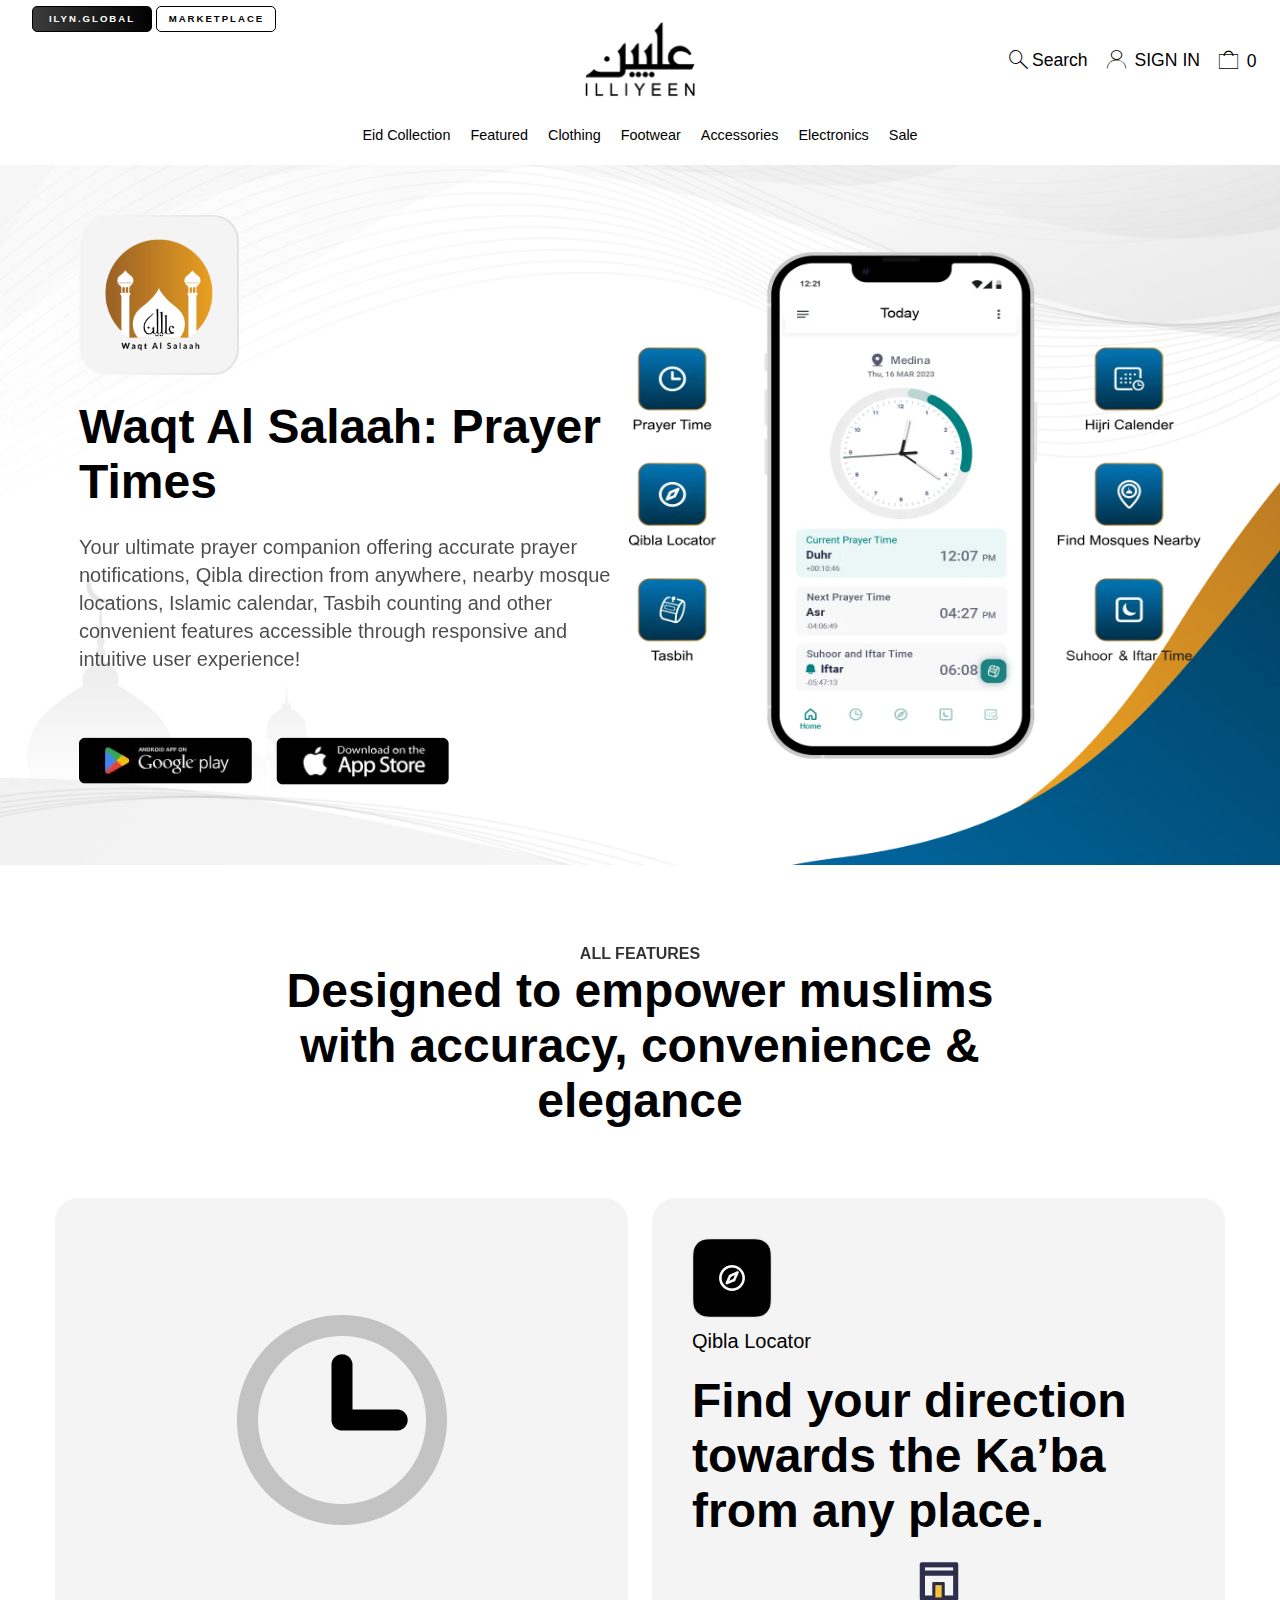
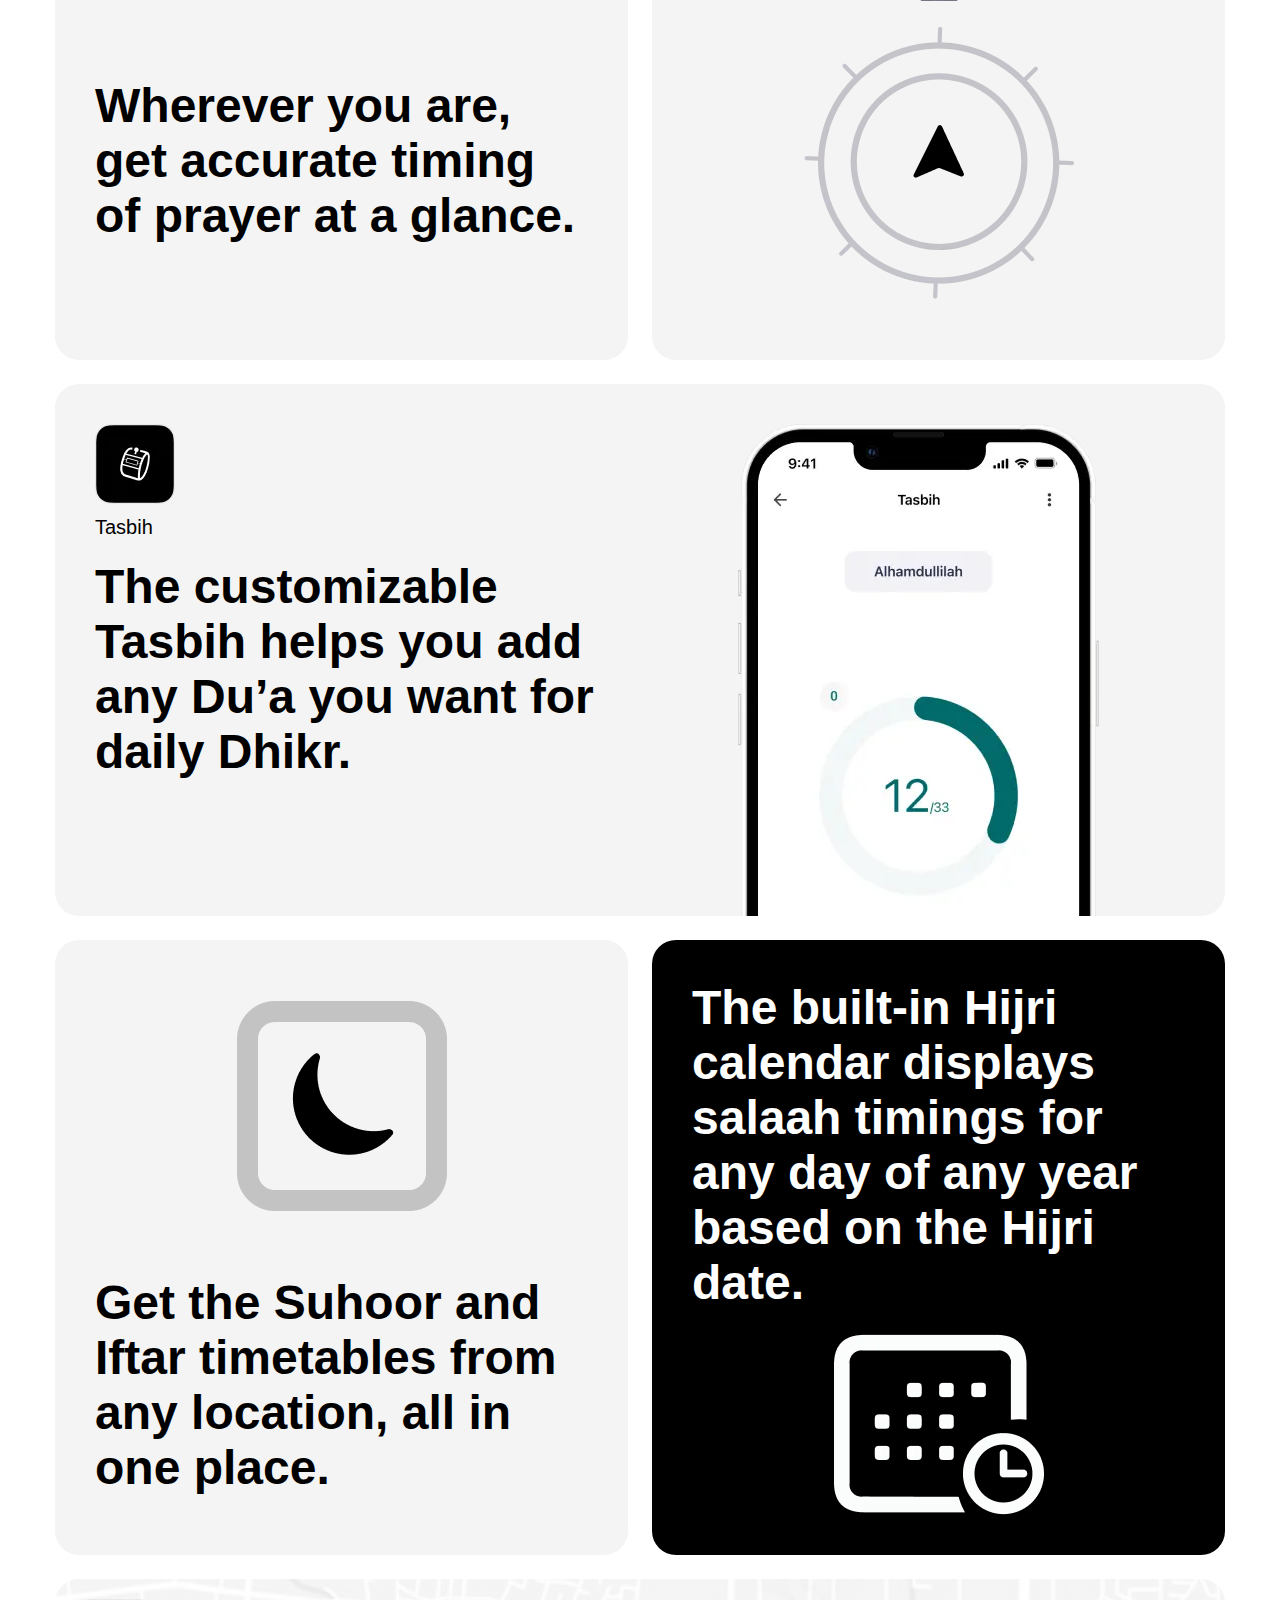
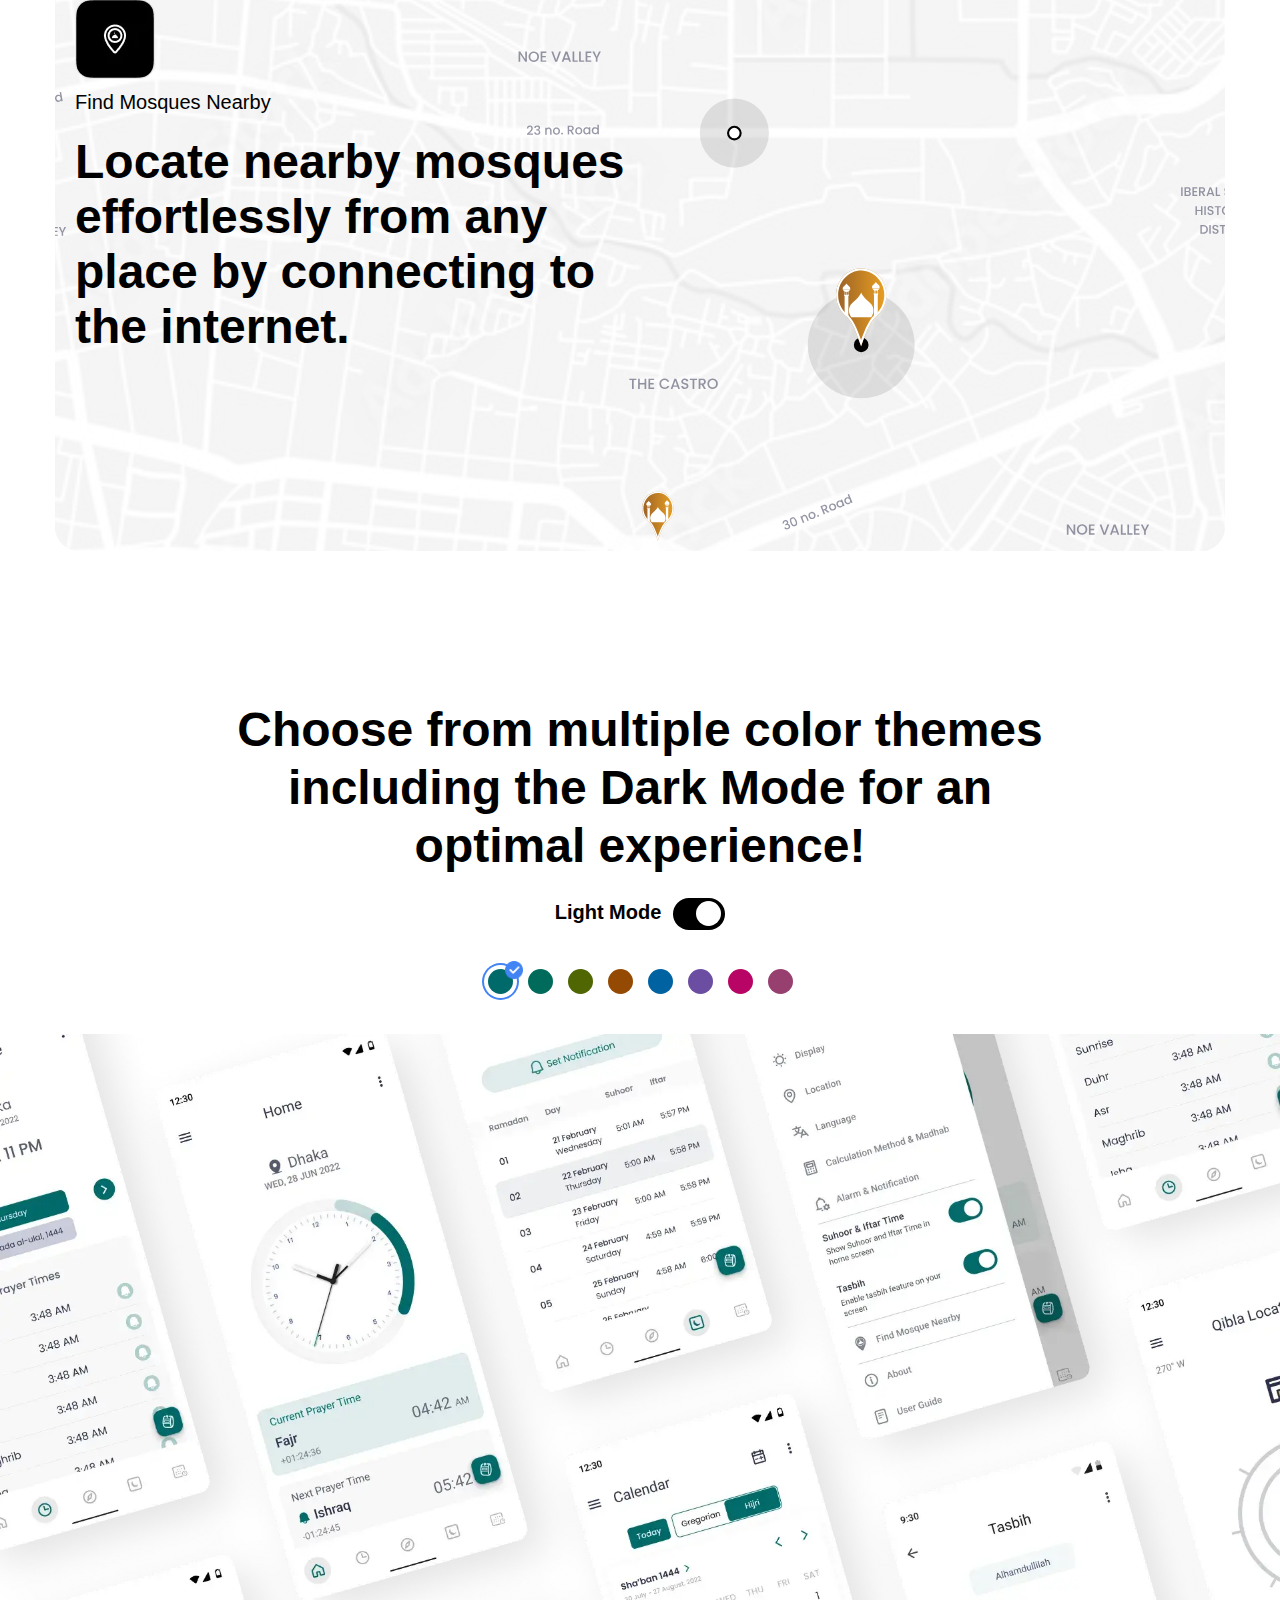
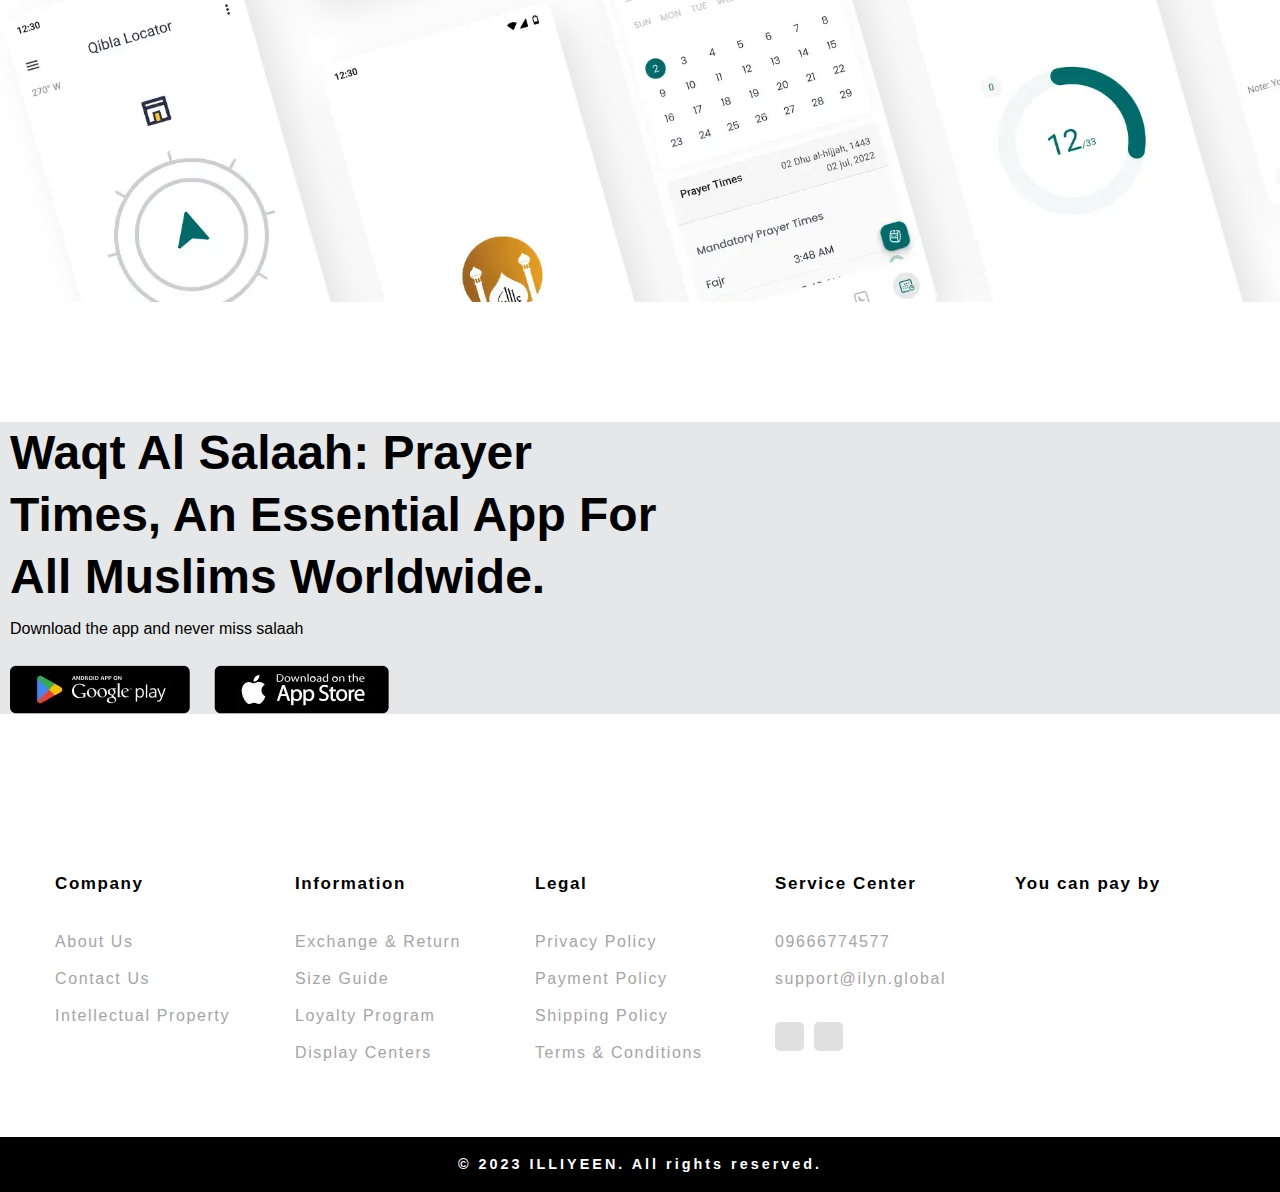
==== commit 11231c84: "Updated hero_mobile img and some spellings !" ====
--- a/index.html
+++ b/index.html
@@ -903,7 +903,7 @@
               <div class="grid-container ">
                   <p class="text-center section-name">All Features</p>
                   <div class="waqs_heading text-center">
-                      <h1>Designed to empower Muslims 
+                      <h1>Designed to empower muslims 
                         with accuracy, convenience & elegance
                         </h1>
                   </div>
@@ -1077,7 +1077,7 @@
                          <div style="max-width:600px;width:100%; position:absolute" class="feature-card-content">
                              <div class="card-water-mark">
                                  <img src="./assets/img/location_water_mark.webp" alt="error_image" loading="lazy">
-                                 <label for="">Find Mosques</label>
+                                 <label for="">Find Mosques Nearby</label>
                              </div>
                              <p >
                               Locate nearby mosques effortlessly from any place by connecting to the internet.
@@ -1160,7 +1160,7 @@
                          <div style="max-width:600px;width:100%; position:absolute" class="feature-card-content">
                              <div class="card-water-mark">
                                  <img src="./assets/img/location_water_mark.webp" alt="error_image" loading="lazy">
-                                 <label for="">Find Mosques</label>
+                                 <label for="">Find Mosques Nearby</label>
                              </div>
                              <p >
                               Locate nearby mosques effortlessly from any place by connecting to the internet.
@@ -1180,7 +1180,7 @@
           <div  class="theme-section mt-24">
               <div class="grid-container">
                   <div class="waqs-heading text-center">
-                      <h1 class="mx-auto">Choose from multiple color themes including the ‘Dark Mode’
+                      <h1 class="mx-auto">Choose from multiple color themes including the Dark Mode
                         for an optimal experience!
                        </h1>
                   </div>
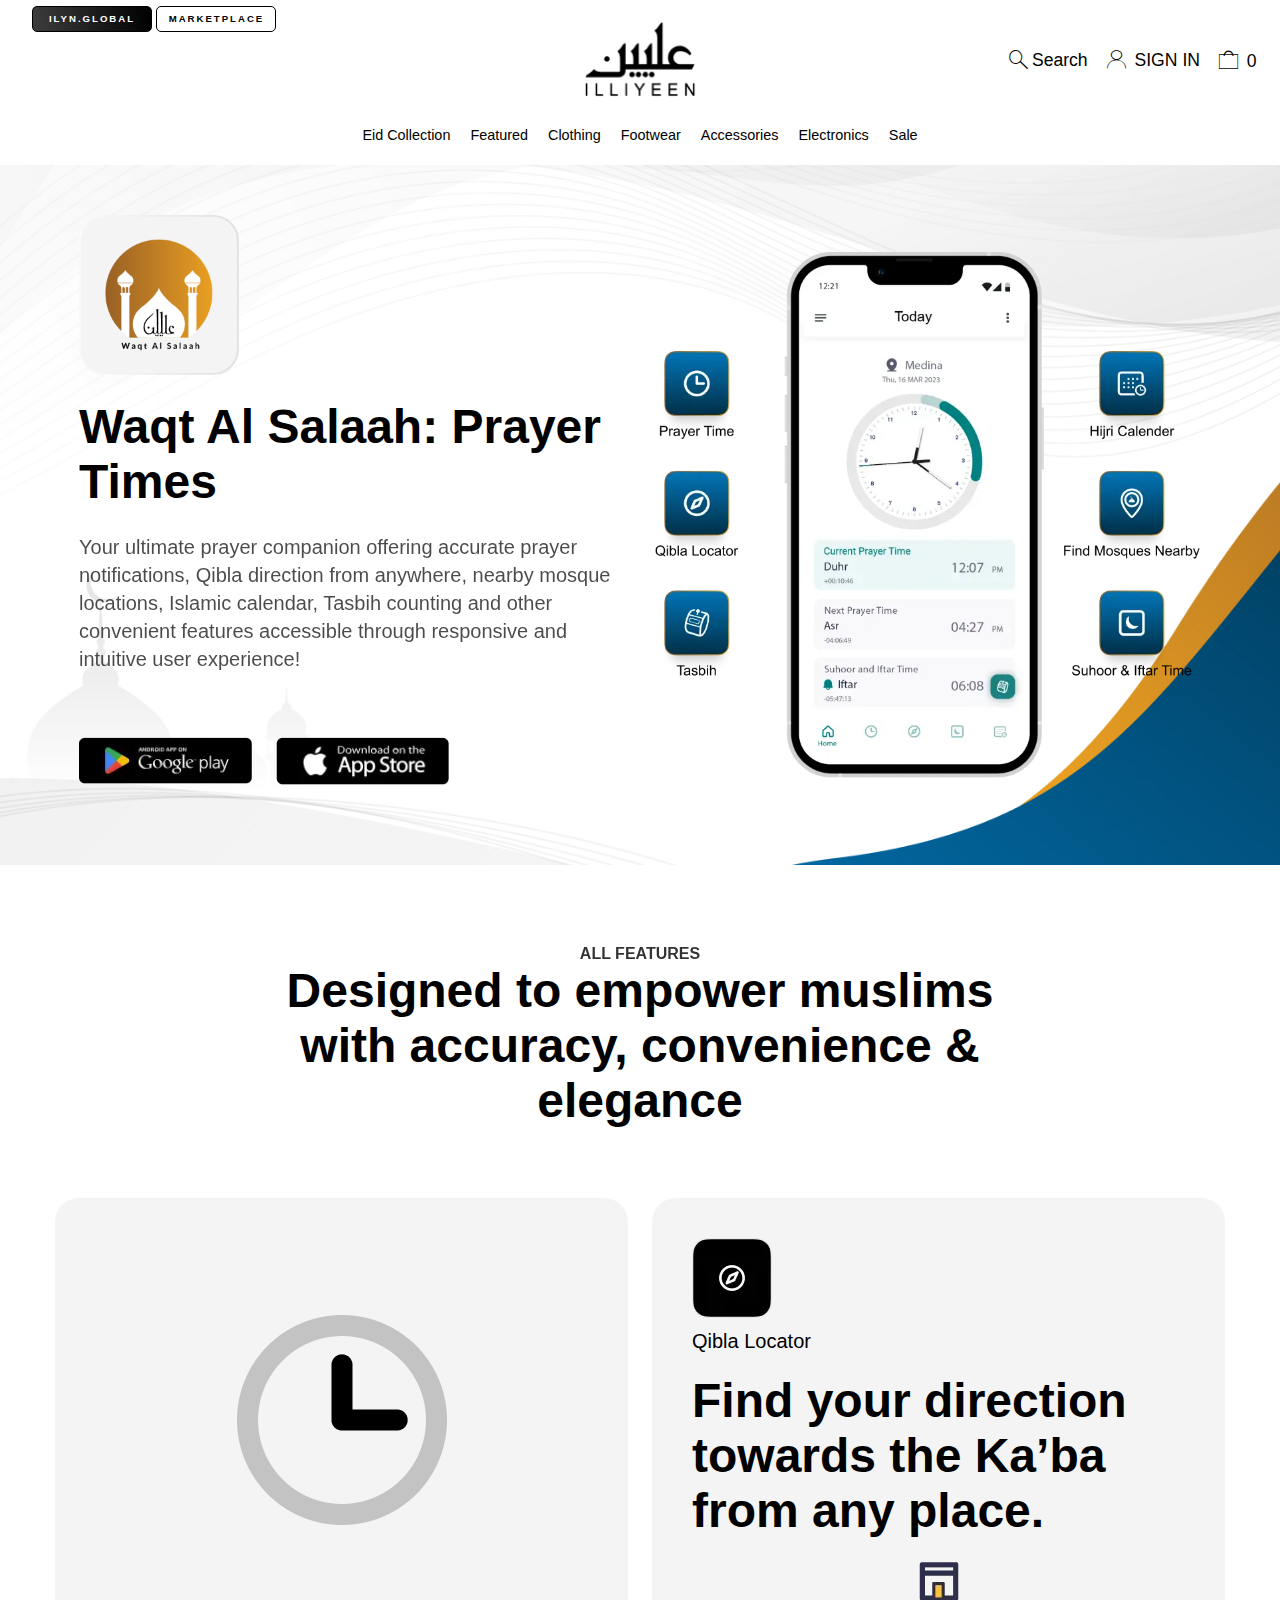
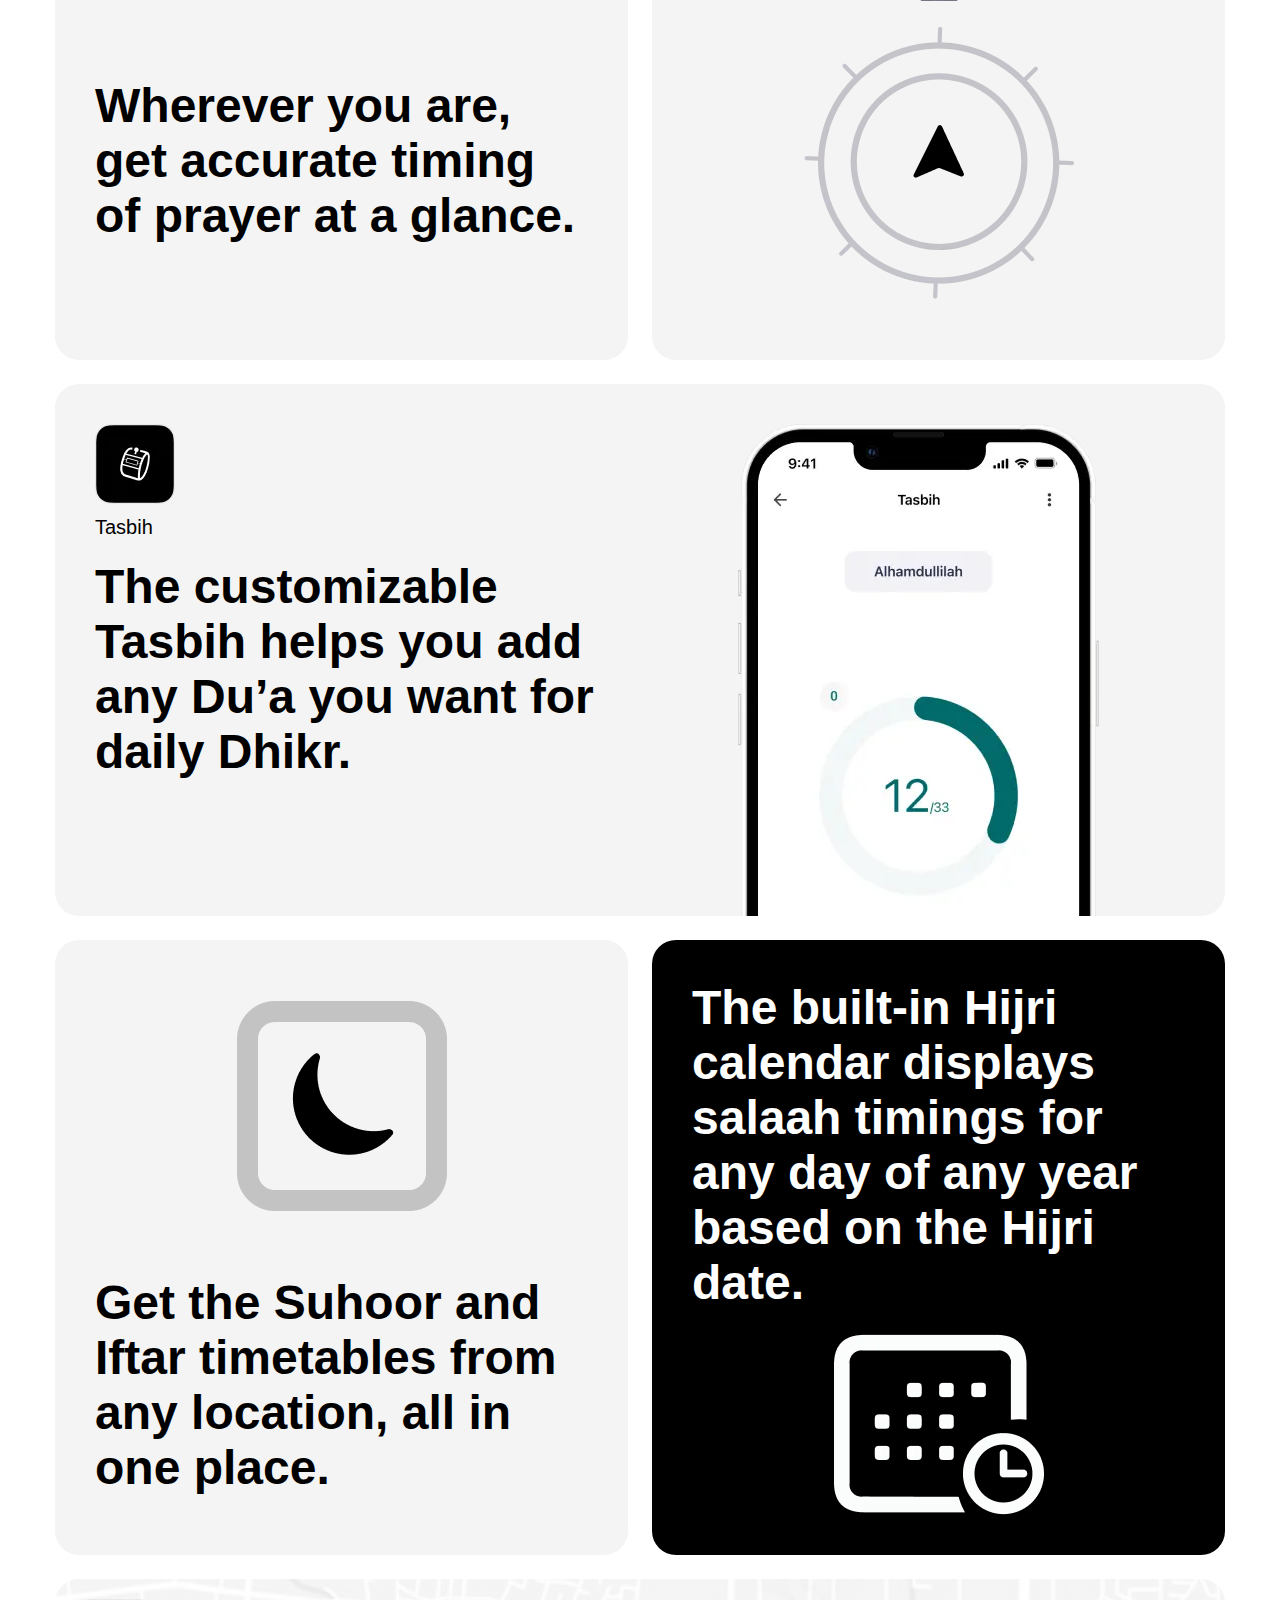
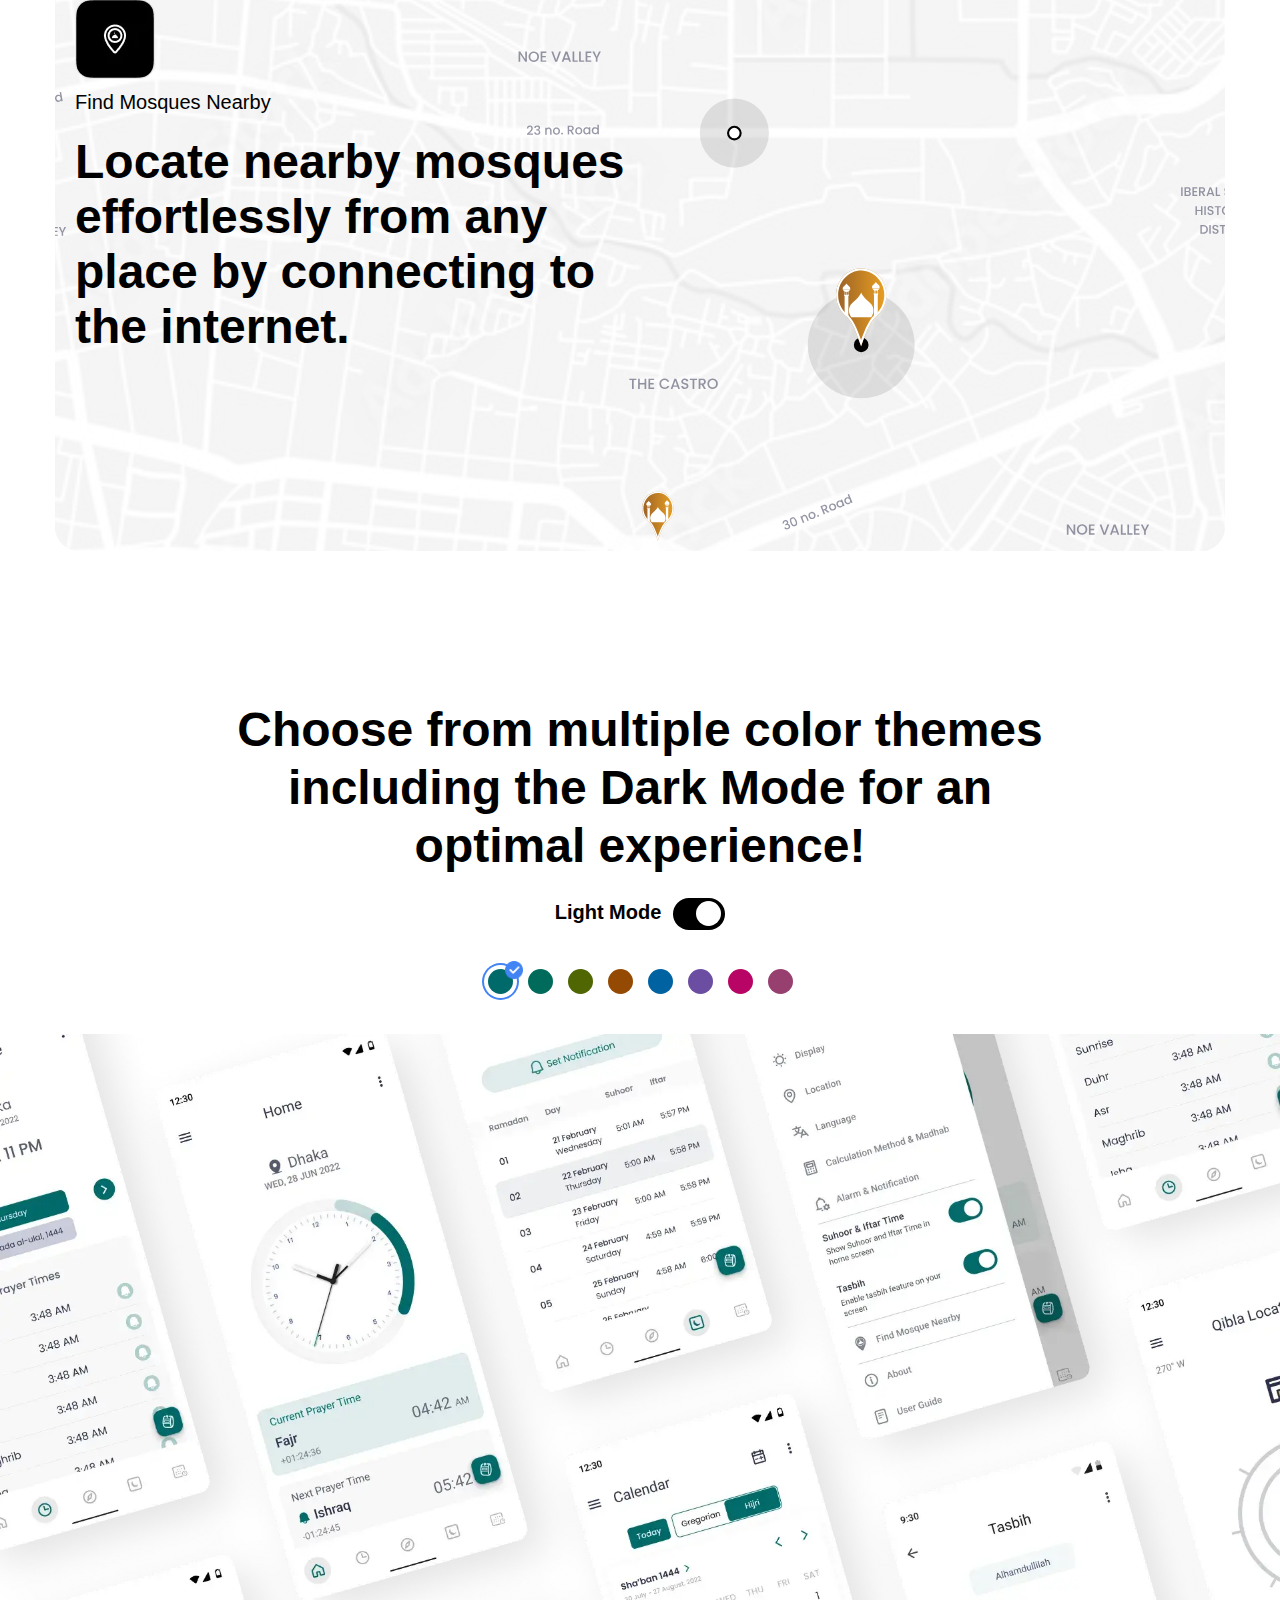
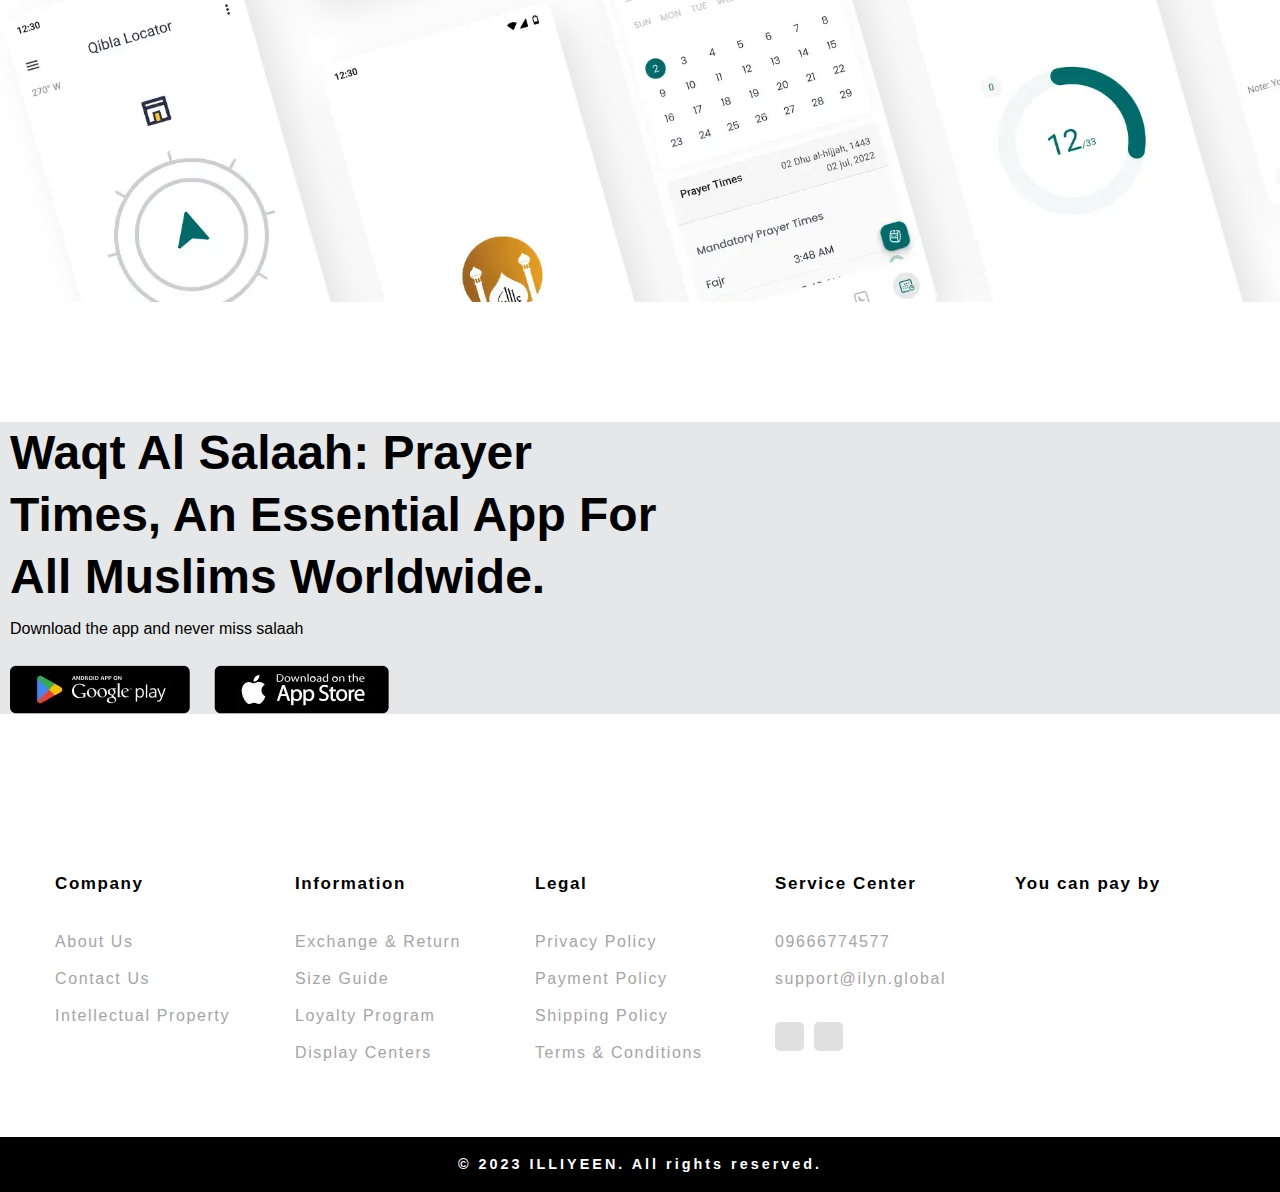
==== commit f66c37b5: "changed hero_mobile fixed made more pixel perfect" ====
--- a/index.html
+++ b/index.html
@@ -883,7 +883,7 @@
                           </div>
                       </div>
                       <div class="hero_image">
-                          <img src="./assets/img/hero_mobile.webp"  loading="lazy" style="aspect-ratio: 312 / 287;" />
+                          <img src="./assets/img/hero_mobile.webp"  loading="lazy" style="aspect-ratio: 312 / 287;" alt="Hero Mobile" />
                       </div>
   
                       <div class="mobile_marketplace  marketplace_image d-flex flex-column gap-24">
@@ -1243,7 +1243,7 @@
           <div  class="newsletter">
               <div class="d-flex align-items-center">
                   <div class="small-12 medium-6 xlarge-6 left-side">
-                      <img  src="./assets/img/newsletter_image.webp" alt="error_image" loading="lazy">
+                      <img   src="./assets/img/newsletter_image.webp" alt="error_image" loading="lazy">
                   </div>
                   <div class="small-12 medium-6 xlarge-6">
                       <div class="newsletter_content">
--- a/assets/css/waqs.css
+++ b/assets/css/waqs.css
@@ -42,6 +42,9 @@
     width: 100%
 }
 
+.hero_image{
+    min-width: 572px;
+}
 .hero_image img {
     max-width: 572px;
     width: 100%
@@ -447,6 +450,10 @@
 }
 
 @media screen and (max-width:1250px) {
+
+    .hero_image{
+        min-width: 372px;
+    }
     h1 {
         font-size: 30px !important
     }
@@ -504,6 +511,15 @@
     .newsletter .marketplace_image>div:nth-child(2) {
         margin-right: auto
     }
+    .newsletter .marketplace_image{
+        flex-direction: column;
+    }
+    .newsletter .marketplace_image img{
+        width: 80px;
+    }
+    .newsletter .marketplace_image>div{
+        margin: auto !important;
+    }
     .map-card .feature-card-content {
         max-width: 450px !important
     }
@@ -513,6 +529,14 @@
 }
 
 @media screen and (max-width:764px) {
+
+
+    .hero_image{
+        min-width: 100%;
+    }
+    .wqs-logo{
+        max-width: 130px;
+    }
     .switch.active::after {
         /* content: '';
         position: absolute; */
@@ -550,7 +574,10 @@
         margin-bottom: 24px
     }
     .newsletter_content .marketplace_image img {
-        width: 90%
+        width: 75%
+    }
+    .newsletter .left-side{
+        width: 150%;
     }
     .waqs-hero {
         background-position: calc(80%)
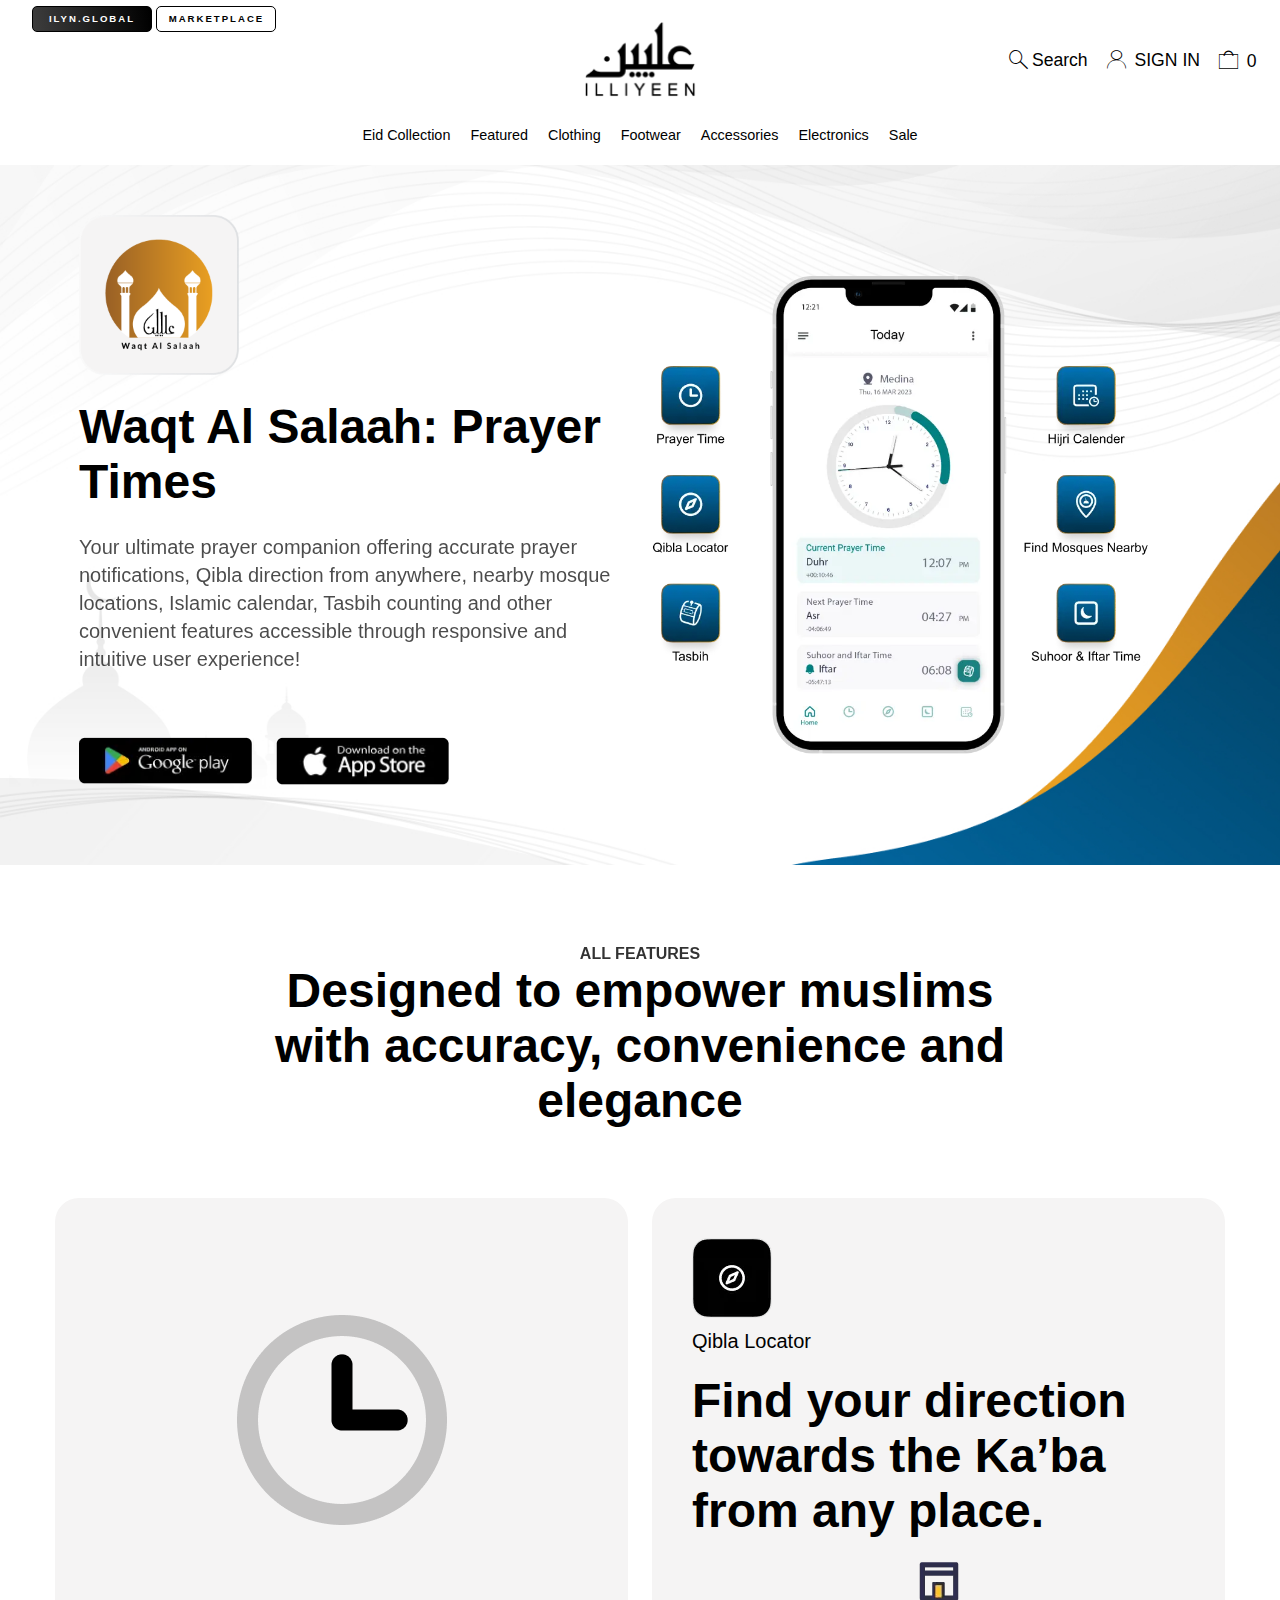
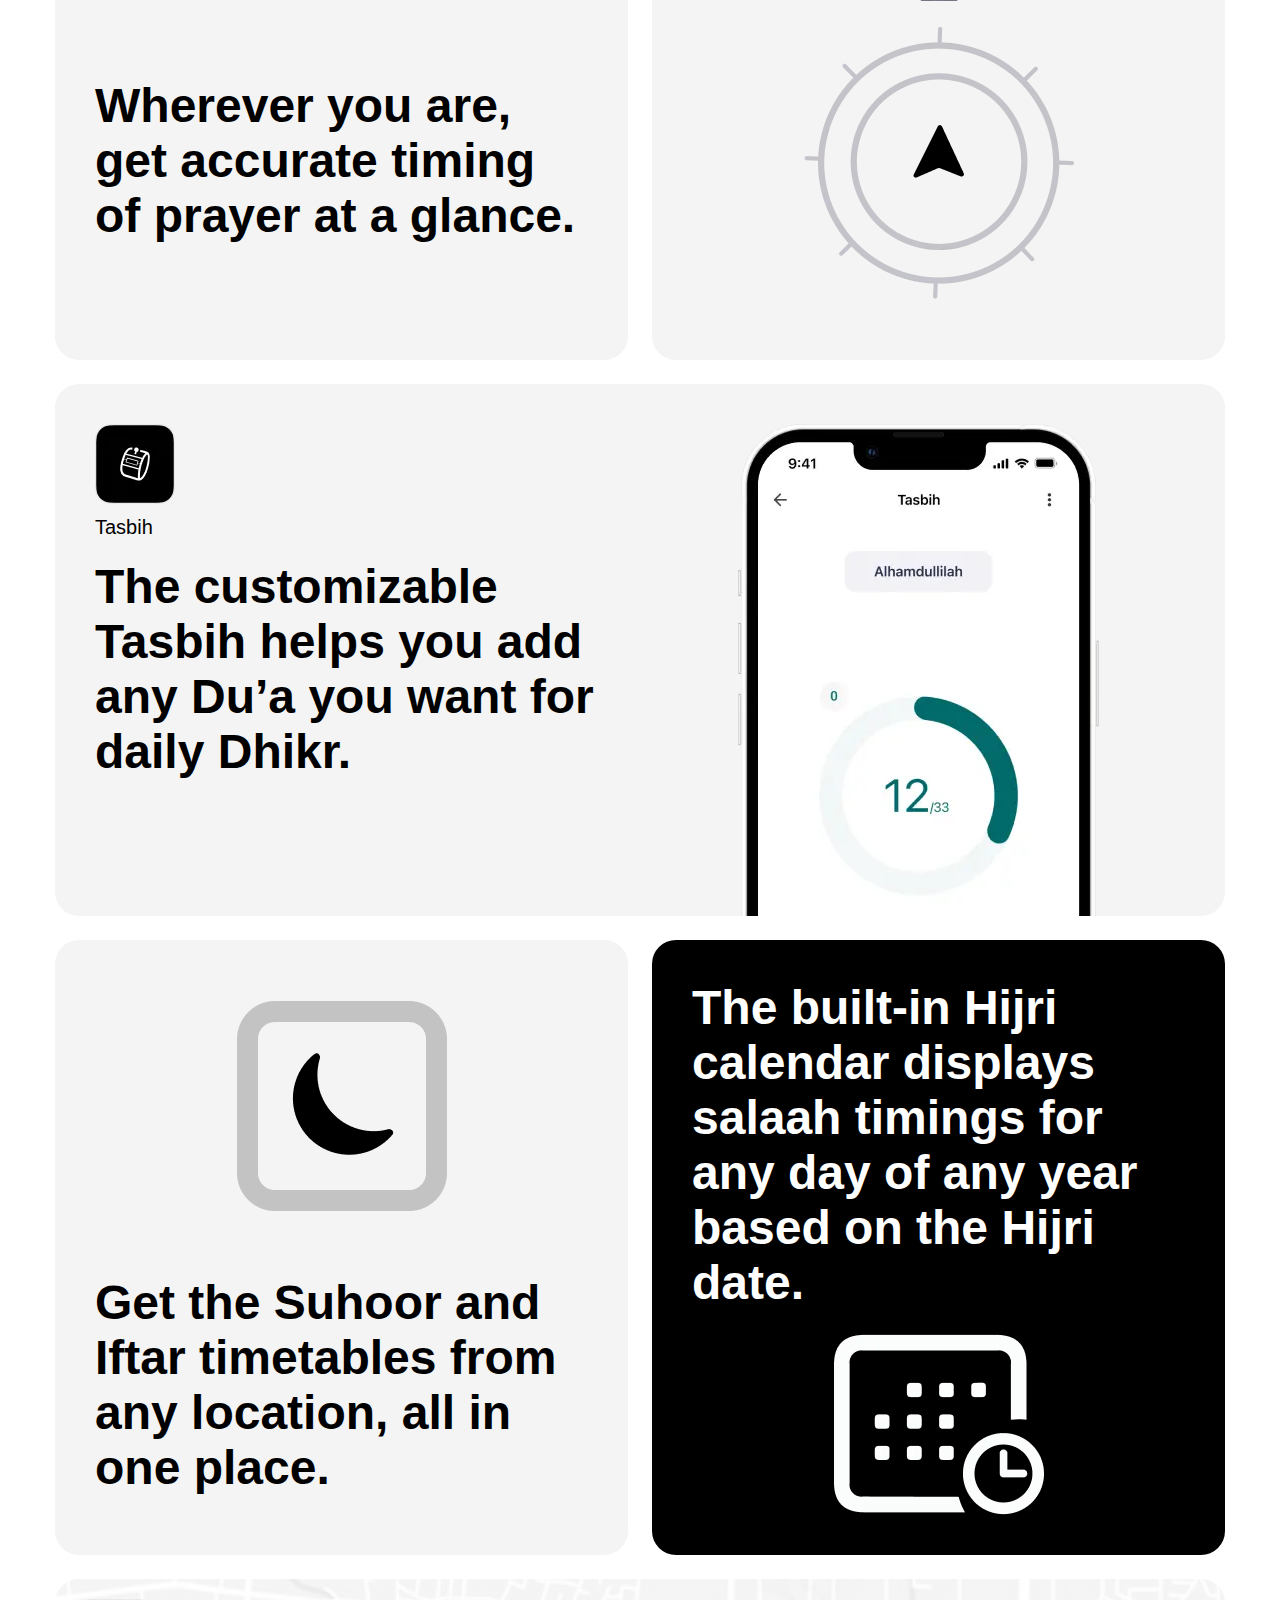
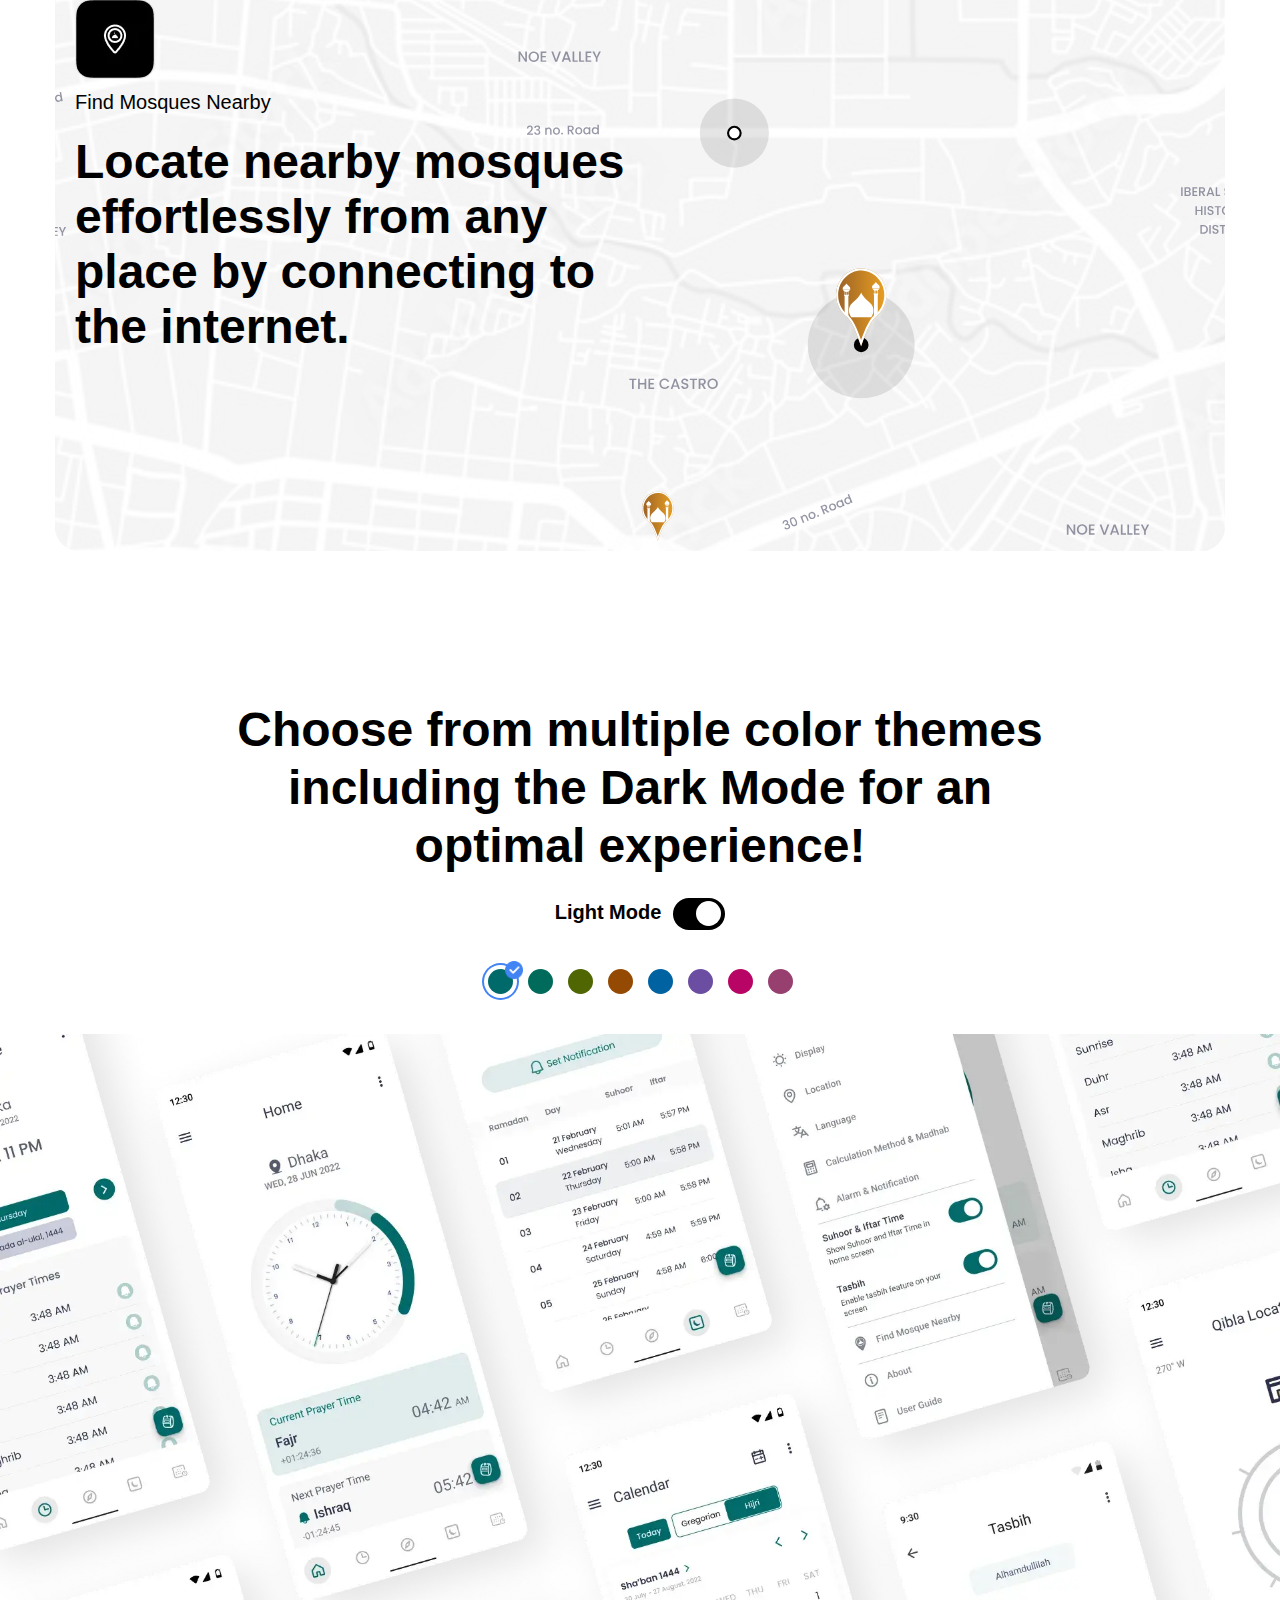
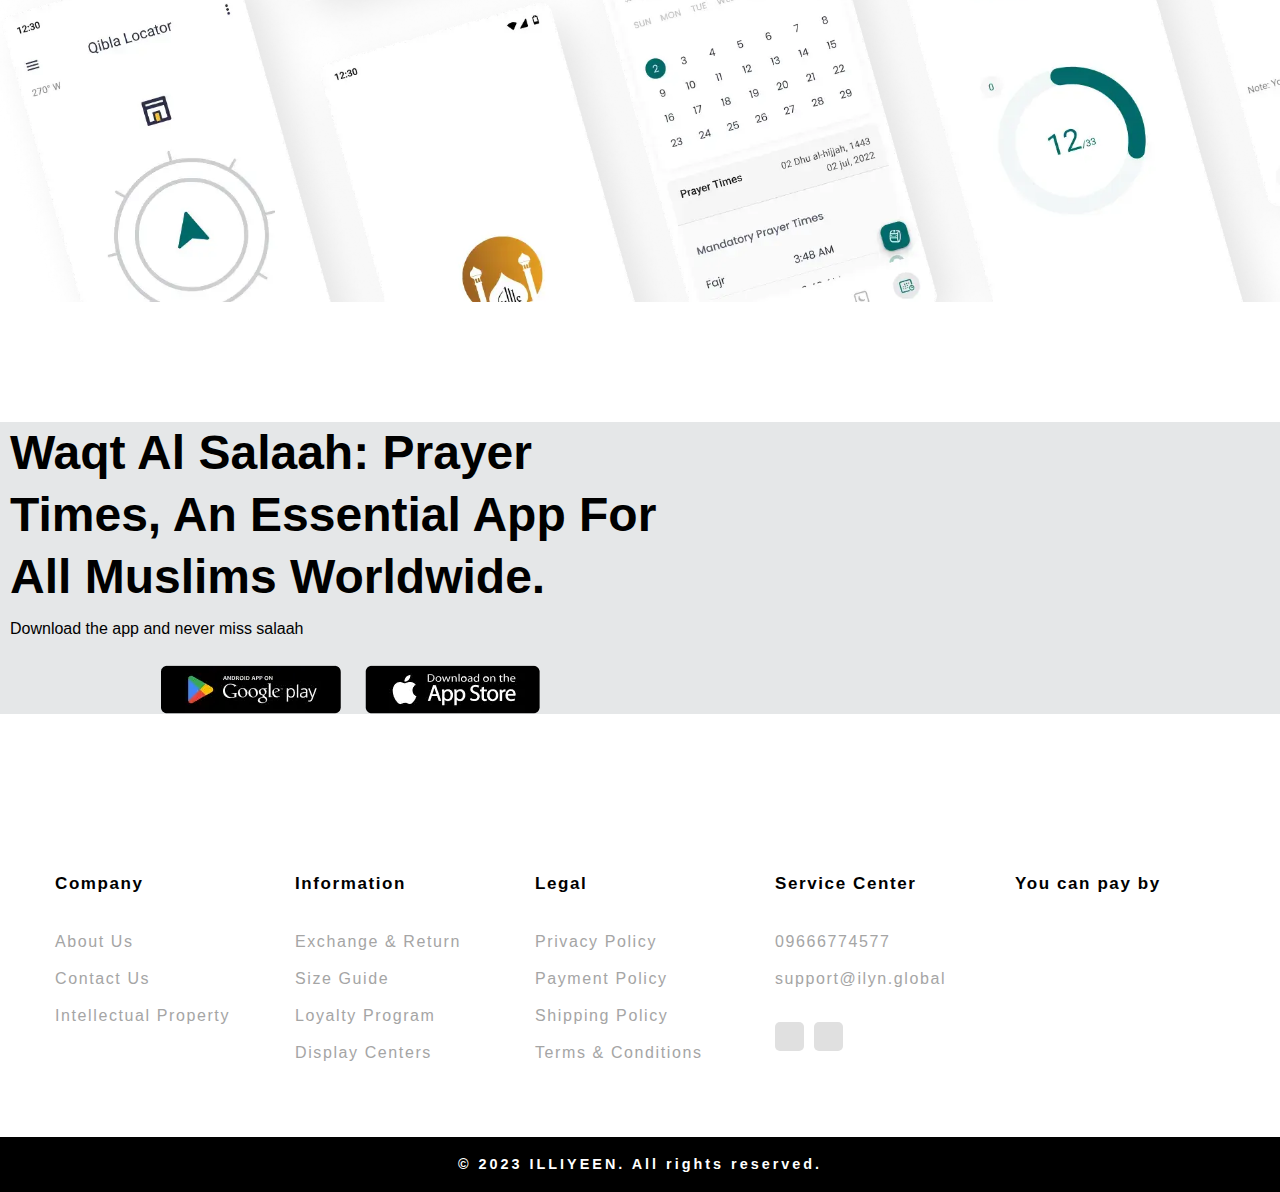
==== commit 7f13f735: "Fixed hero mobile overlapping" ====
--- a/index.html
+++ b/index.html
@@ -904,7 +904,7 @@
                   <p class="text-center section-name">All Features</p>
                   <div class="waqs_heading text-center">
                       <h1>Designed to empower muslims 
-                        with accuracy, convenience & elegance
+                        with accuracy, convenience and elegance
                         </h1>
                   </div>
   
@@ -1256,7 +1256,7 @@
                            Download the app and never miss salaah
                             </p>
   
-                          <div class="marketplace_image d-flex gap-24   mt-24">
+                          <div class="marketplace_image d-flex gap-24 justify-center align-center mt-24">
                            <div >
                               <a target="_blank" href="https://play.google.com/store/apps/details?id=com.bysl.waqt_al_salaah"><img loading="lazy" src="./assets/img/google_play store.webp" alt="error"/></a>
                            </div>
--- a/assets/css/waqs.css
+++ b/assets/css/waqs.css
@@ -46,8 +46,9 @@
     min-width: 572px;
 }
 .hero_image img {
-    max-width: 572px;
-    width: 100%
+    max-width: 520px;
+    width: 100%;
+    image-rendering: smooth;
 }
 
 .waqs-hero-content h1 {
@@ -496,16 +497,16 @@
         font-size: 36px
     }
     .newsletter>div {
-        flex-direction: column-reverse
+        flex-direction: column;
     }
     .newsletter {
         text-align: center
     }
     .newsletter_content {
-        padding: 20px;
-        margin: auto
-    }
-    .newsletter .marketplace_image>div:first-child {
+        padding: 70px 15px;
+        margin: auto;
+    }
+    /* .newsletter .marketplace_image>div:first-child {
         margin-left: auto
     }
     .newsletter .marketplace_image>div:nth-child(2) {
@@ -513,13 +514,11 @@
     }
     .newsletter .marketplace_image{
         flex-direction: column;
-    }
-    .newsletter .marketplace_image img{
-        width: 80px;
-    }
-    .newsletter .marketplace_image>div{
+    } */
+
+    /* .newsletter .marketplace_image>div{
         margin: auto !important;
-    }
+    } */
     .map-card .feature-card-content {
         max-width: 450px !important
     }
@@ -528,7 +527,7 @@
     }
 }
 
-@media screen and (max-width:764px) {
+@media screen and (max-width:765px) {
 
 
     .hero_image{
@@ -574,20 +573,28 @@
         margin-bottom: 24px
     }
     .newsletter_content .marketplace_image img {
-        width: 75%
+        width: 135px;
+    }
+    .newsletter{
+        overflow-x: hidden;
     }
     .newsletter .left-side{
         width: 150%;
     }
+    .newsletter_content .marketplace_image{
+        gap: 12px;
+    }
+
     .waqs-hero {
-        background-position: calc(80%)
+        background-position: calc(100% - 24%);
     }
     .waqs-hero-content {
         flex-direction: column;
         text-align: center
     }
     .hero_image img {
-        margin-top: 40px
+        margin-top: 40px;
+        max-width: 405px;
     }
     .feature-card-content p {
         font-size: 22px;
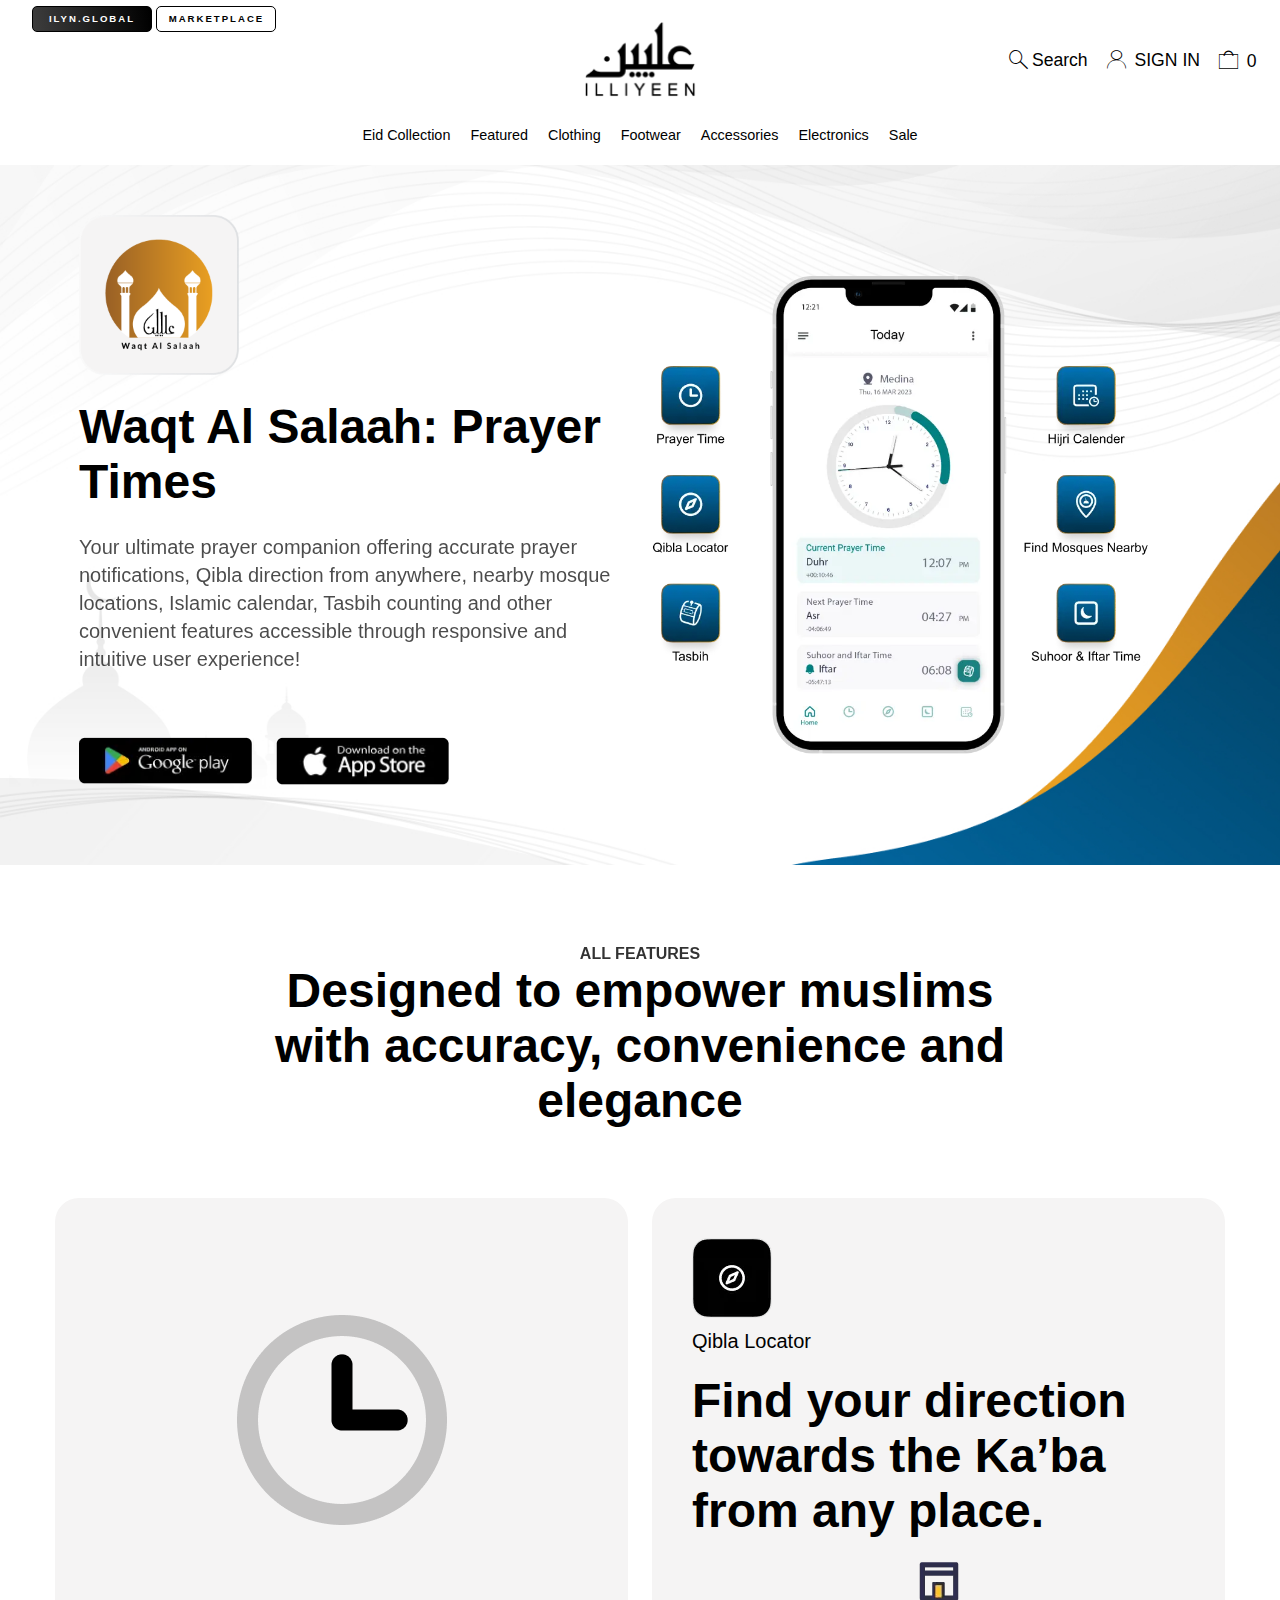
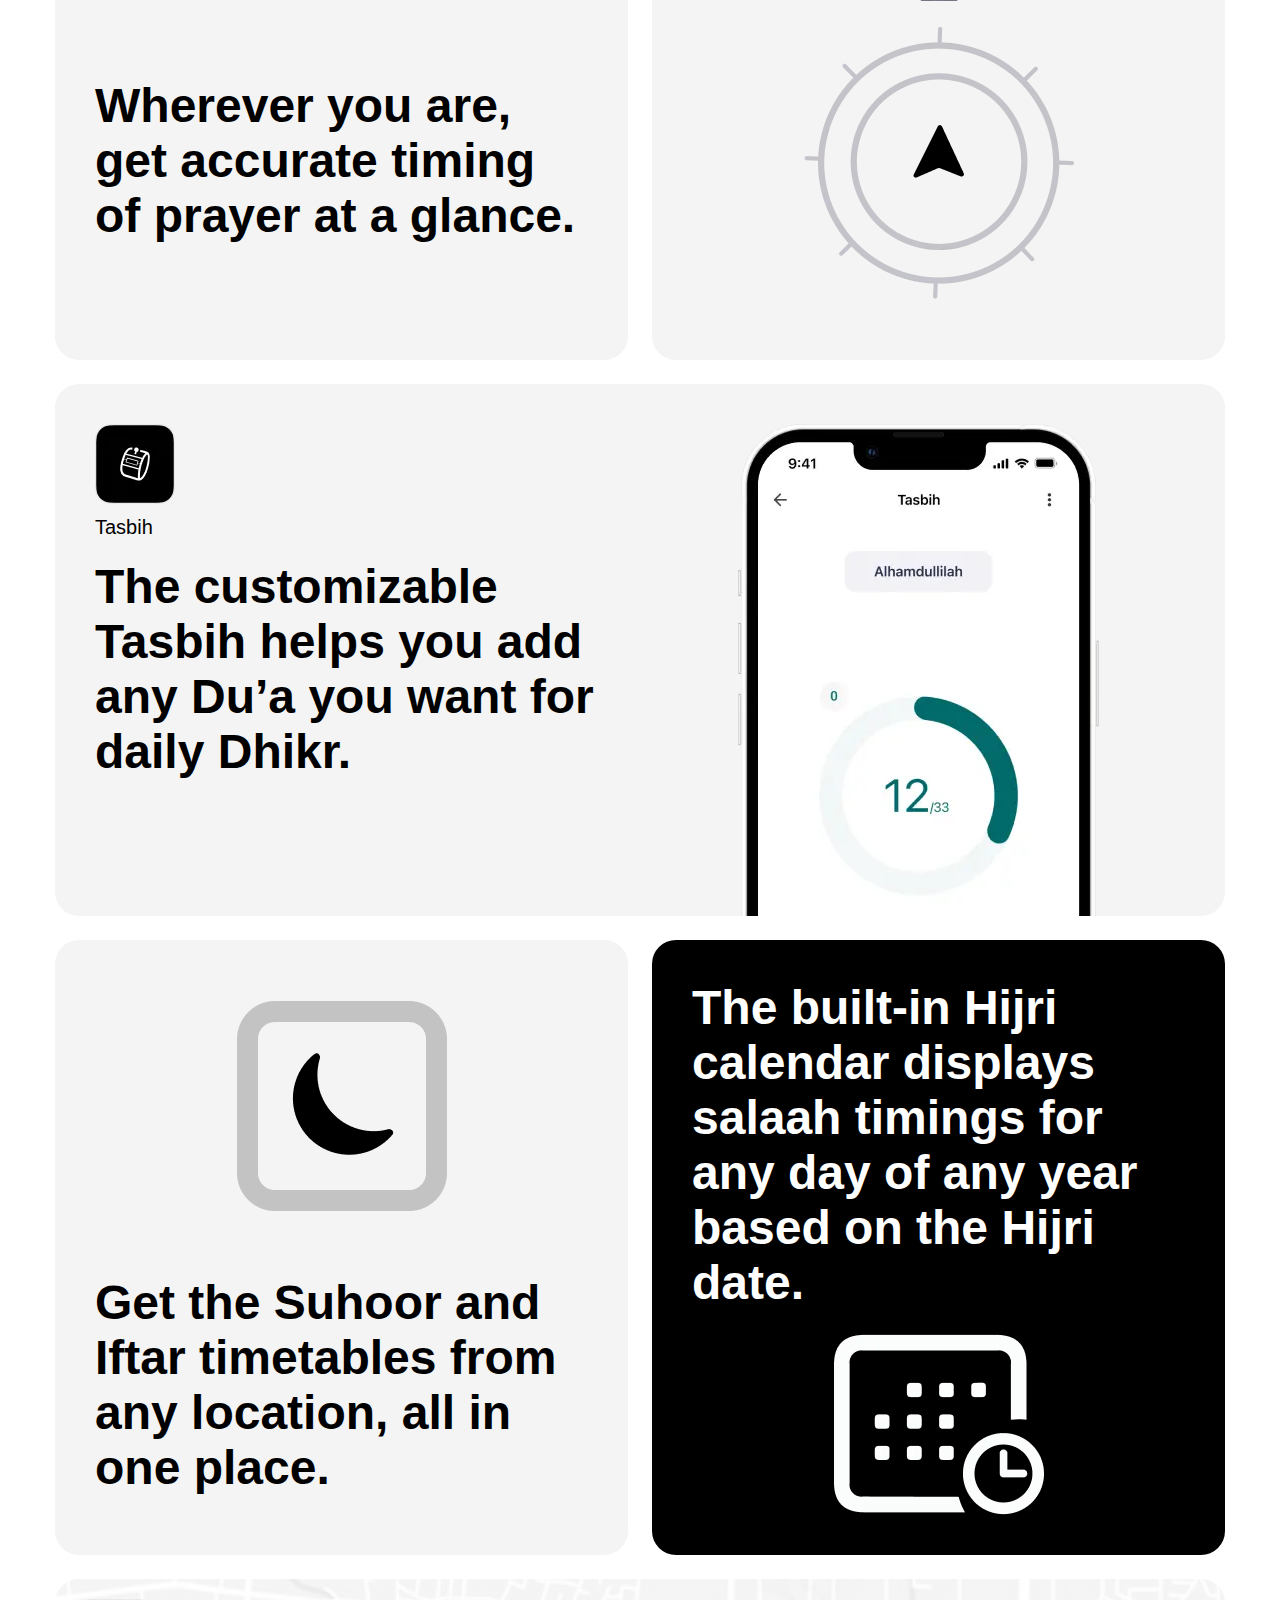
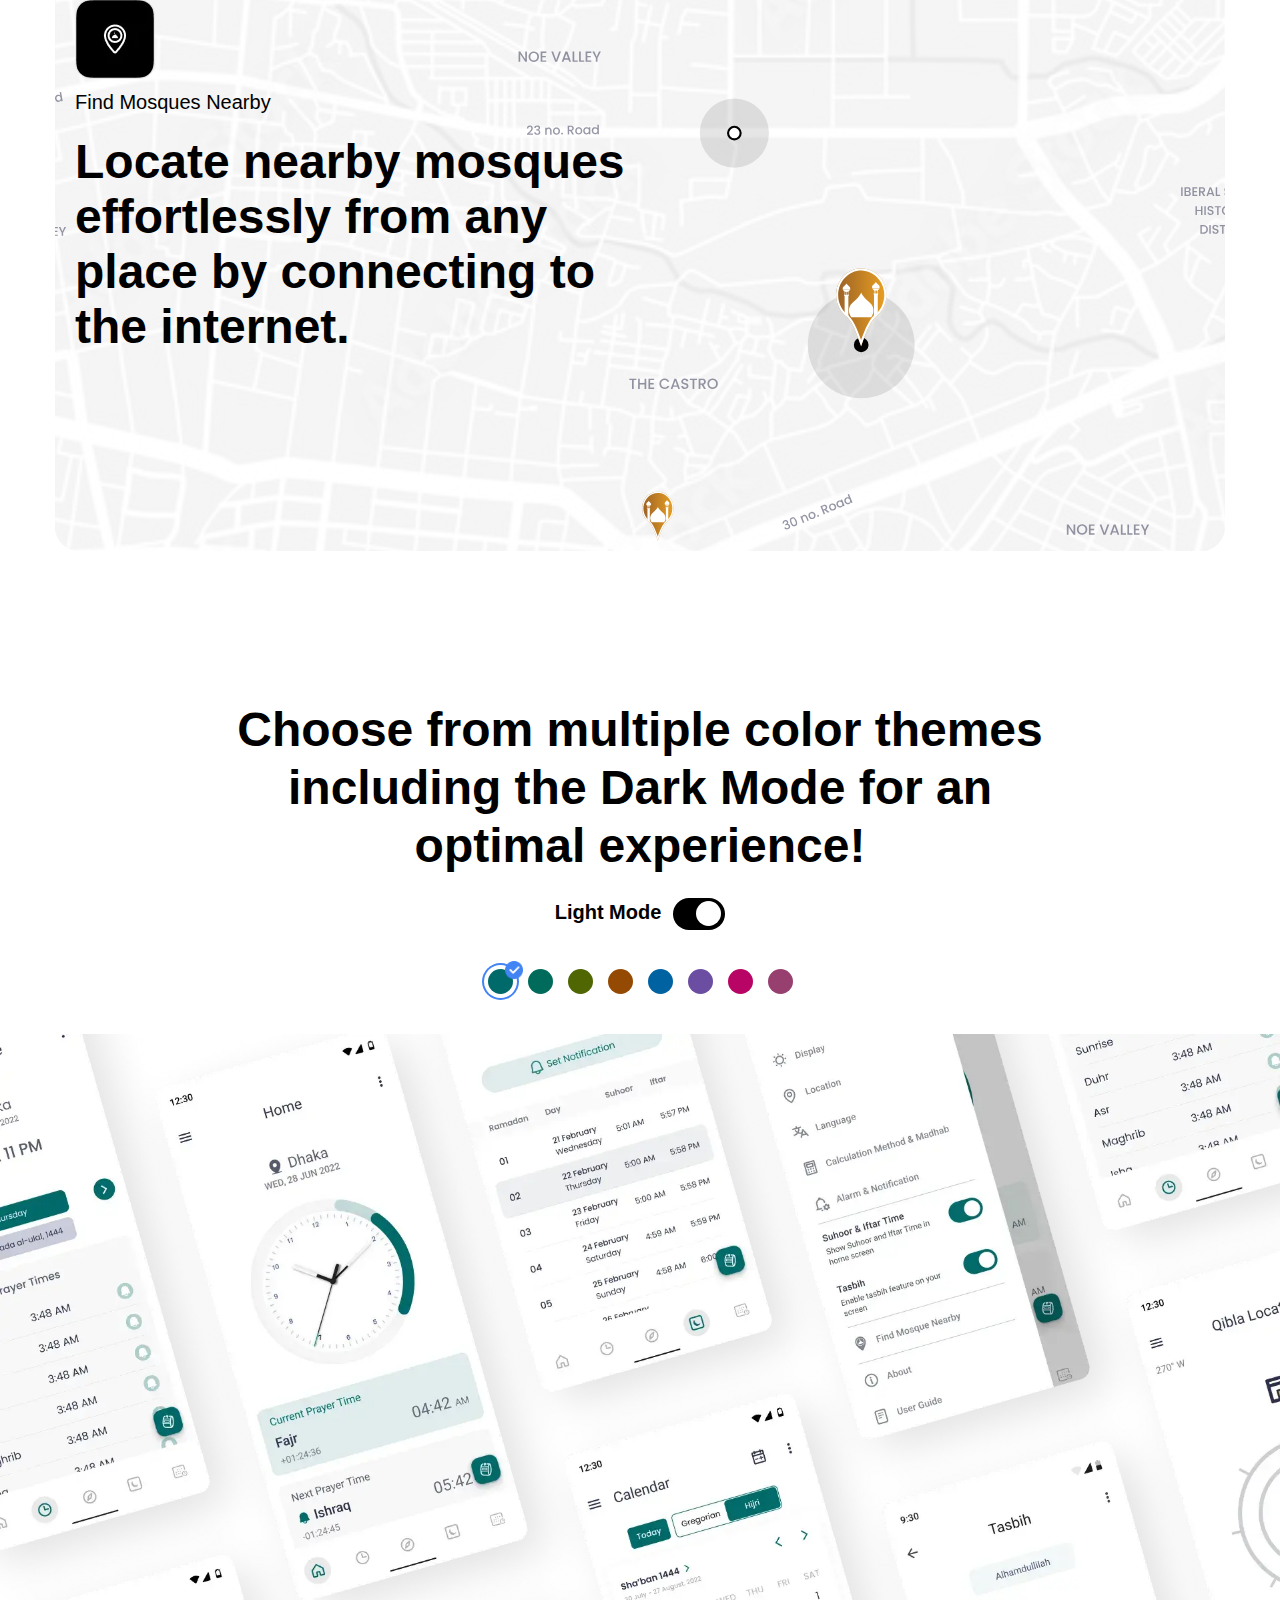
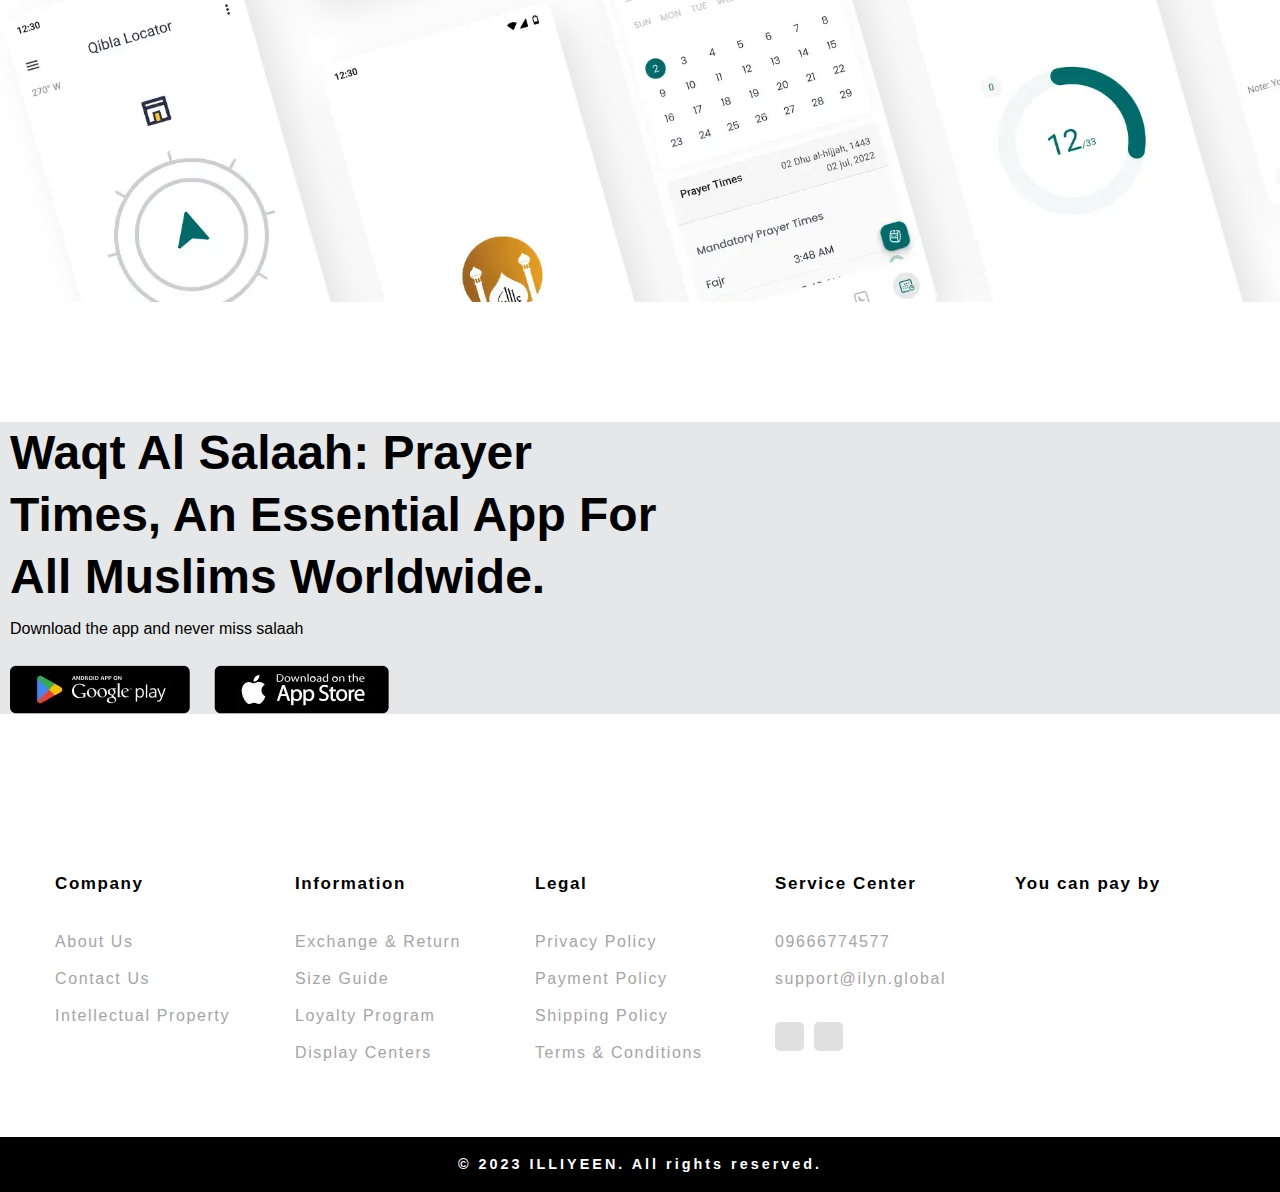
==== commit cd4c188f: "Fixed alignment" ====
--- a/index.html
+++ b/index.html
@@ -1256,7 +1256,7 @@
                            Download the app and never miss salaah
                             </p>
   
-                          <div class="marketplace_image d-flex gap-24 justify-center align-center mt-24">
+                          <div class="marketplace_image d-flex gap-24 mt-24">
                            <div >
                               <a target="_blank" href="https://play.google.com/store/apps/details?id=com.bysl.waqt_al_salaah"><img loading="lazy" src="./assets/img/google_play store.webp" alt="error"/></a>
                            </div>
--- a/assets/css/waqs.css
+++ b/assets/css/waqs.css
@@ -492,6 +492,7 @@
     .waqs-feature .waqs_heading h1 {
         margin-bottom: 40px
     }
+    
     .newsletter h1 {
         line-height: 40px;
         font-size: 36px
@@ -506,19 +507,11 @@
         padding: 70px 15px;
         margin: auto;
     }
-    /* .newsletter .marketplace_image>div:first-child {
-        margin-left: auto
-    }
-    .newsletter .marketplace_image>div:nth-child(2) {
-        margin-right: auto
-    }
-    .newsletter .marketplace_image{
-        flex-direction: column;
-    } */
-
-    /* .newsletter .marketplace_image>div{
-        margin: auto !important;
-    } */
+    .marketplace_image {
+        justify-content: center;
+        align-items: center;
+    }
+
     .map-card .feature-card-content {
         max-width: 450px !important
     }
